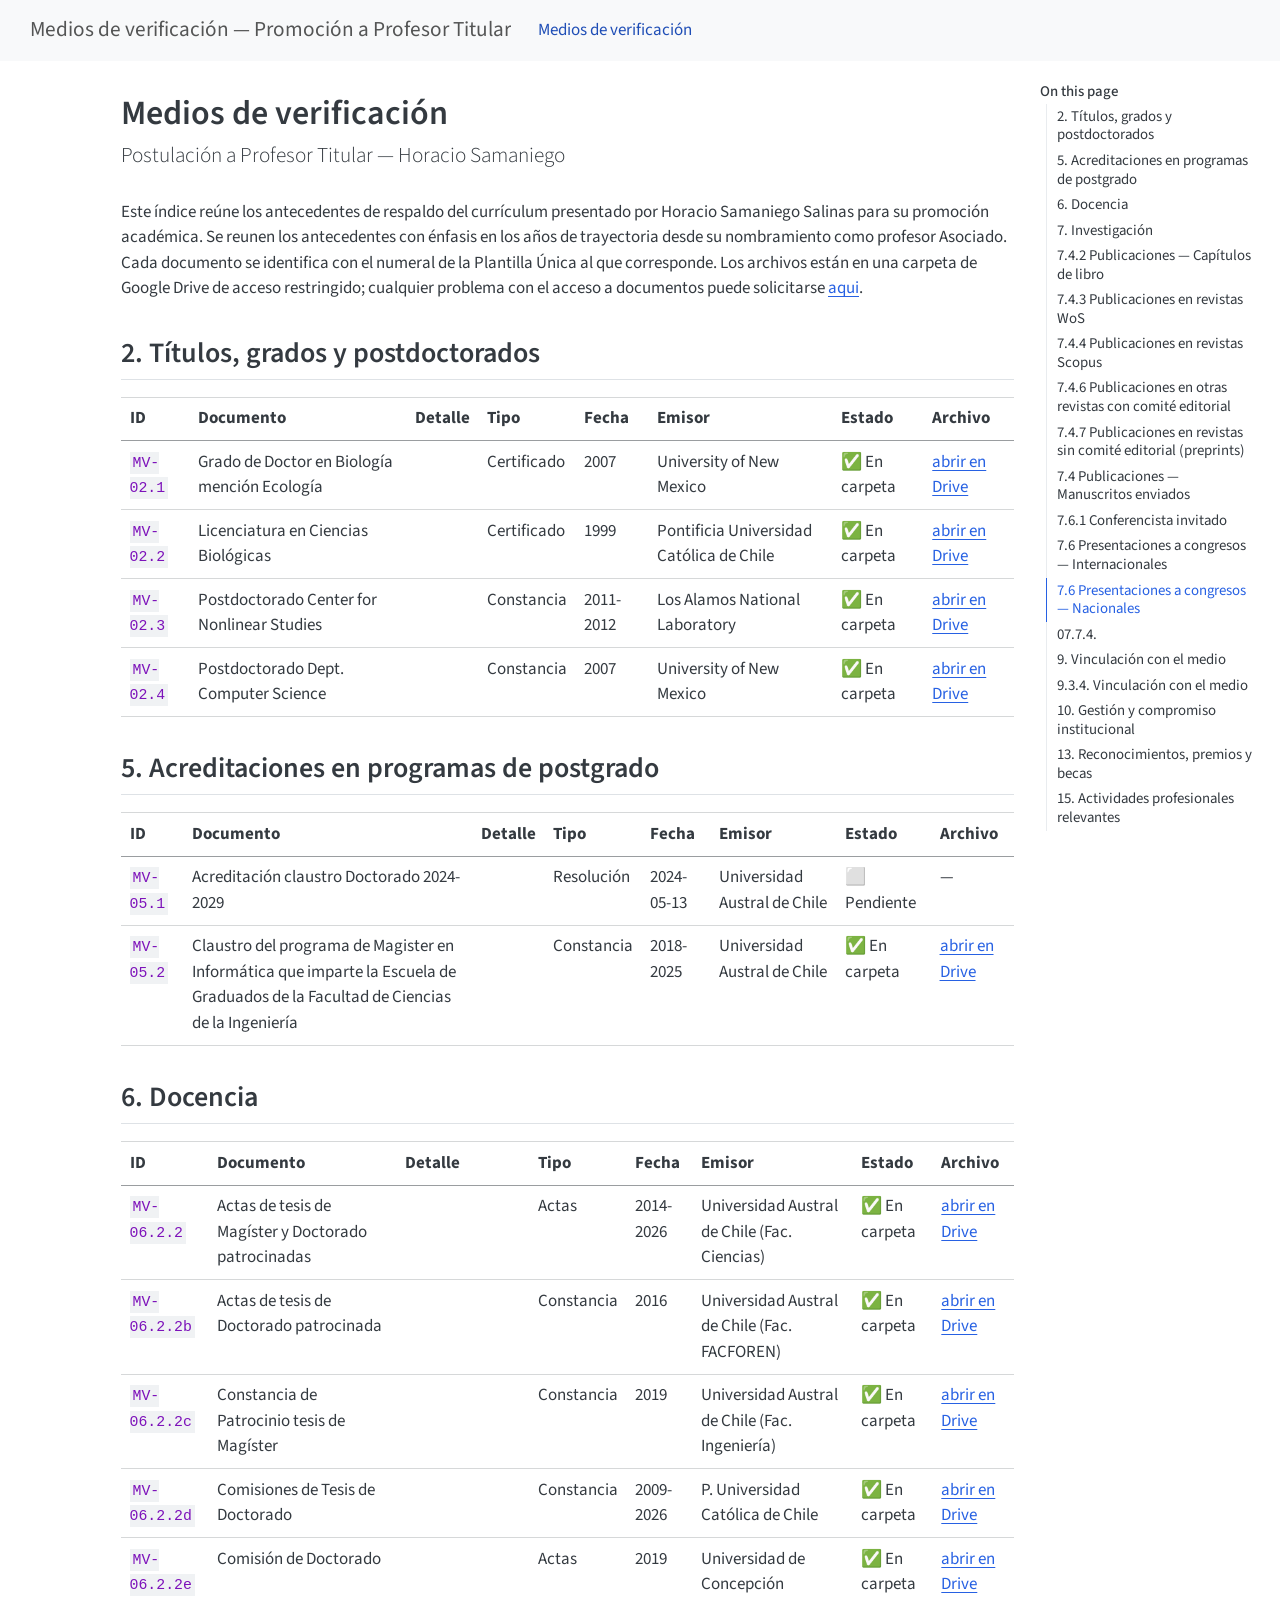
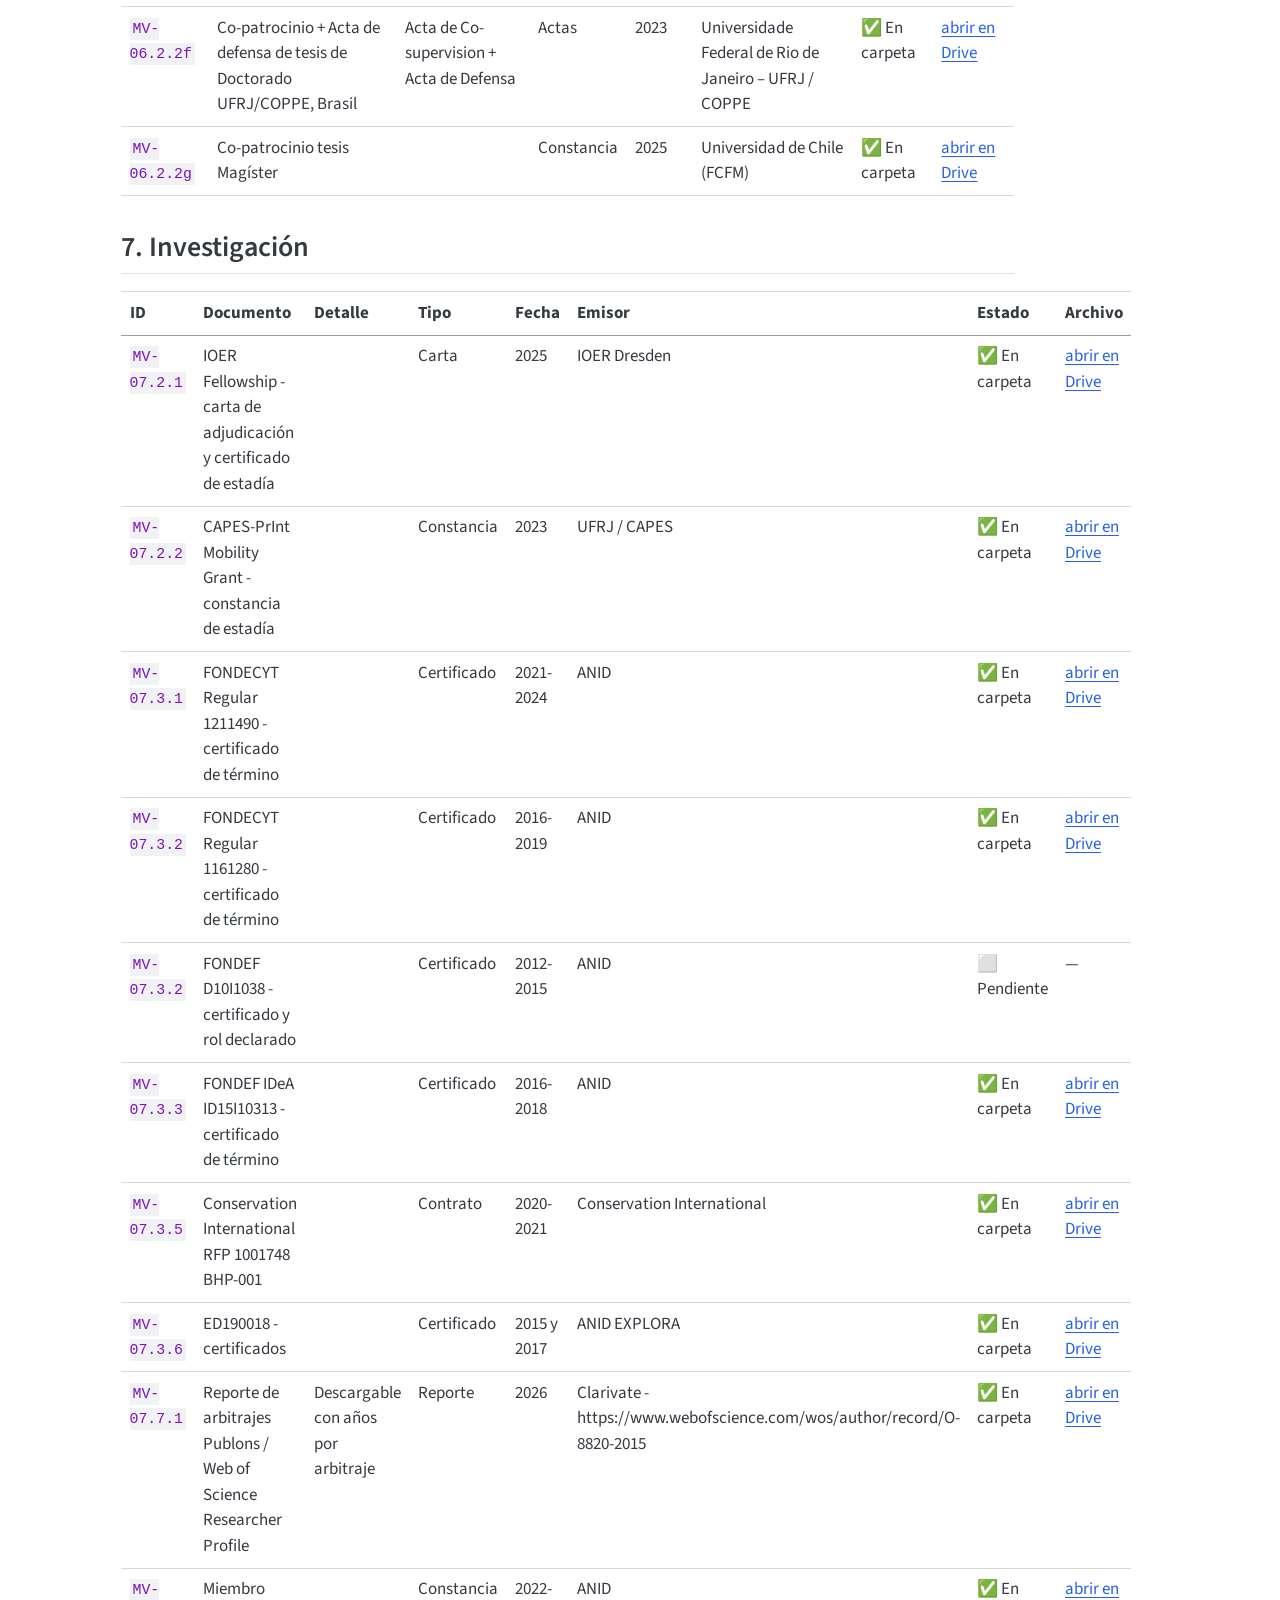
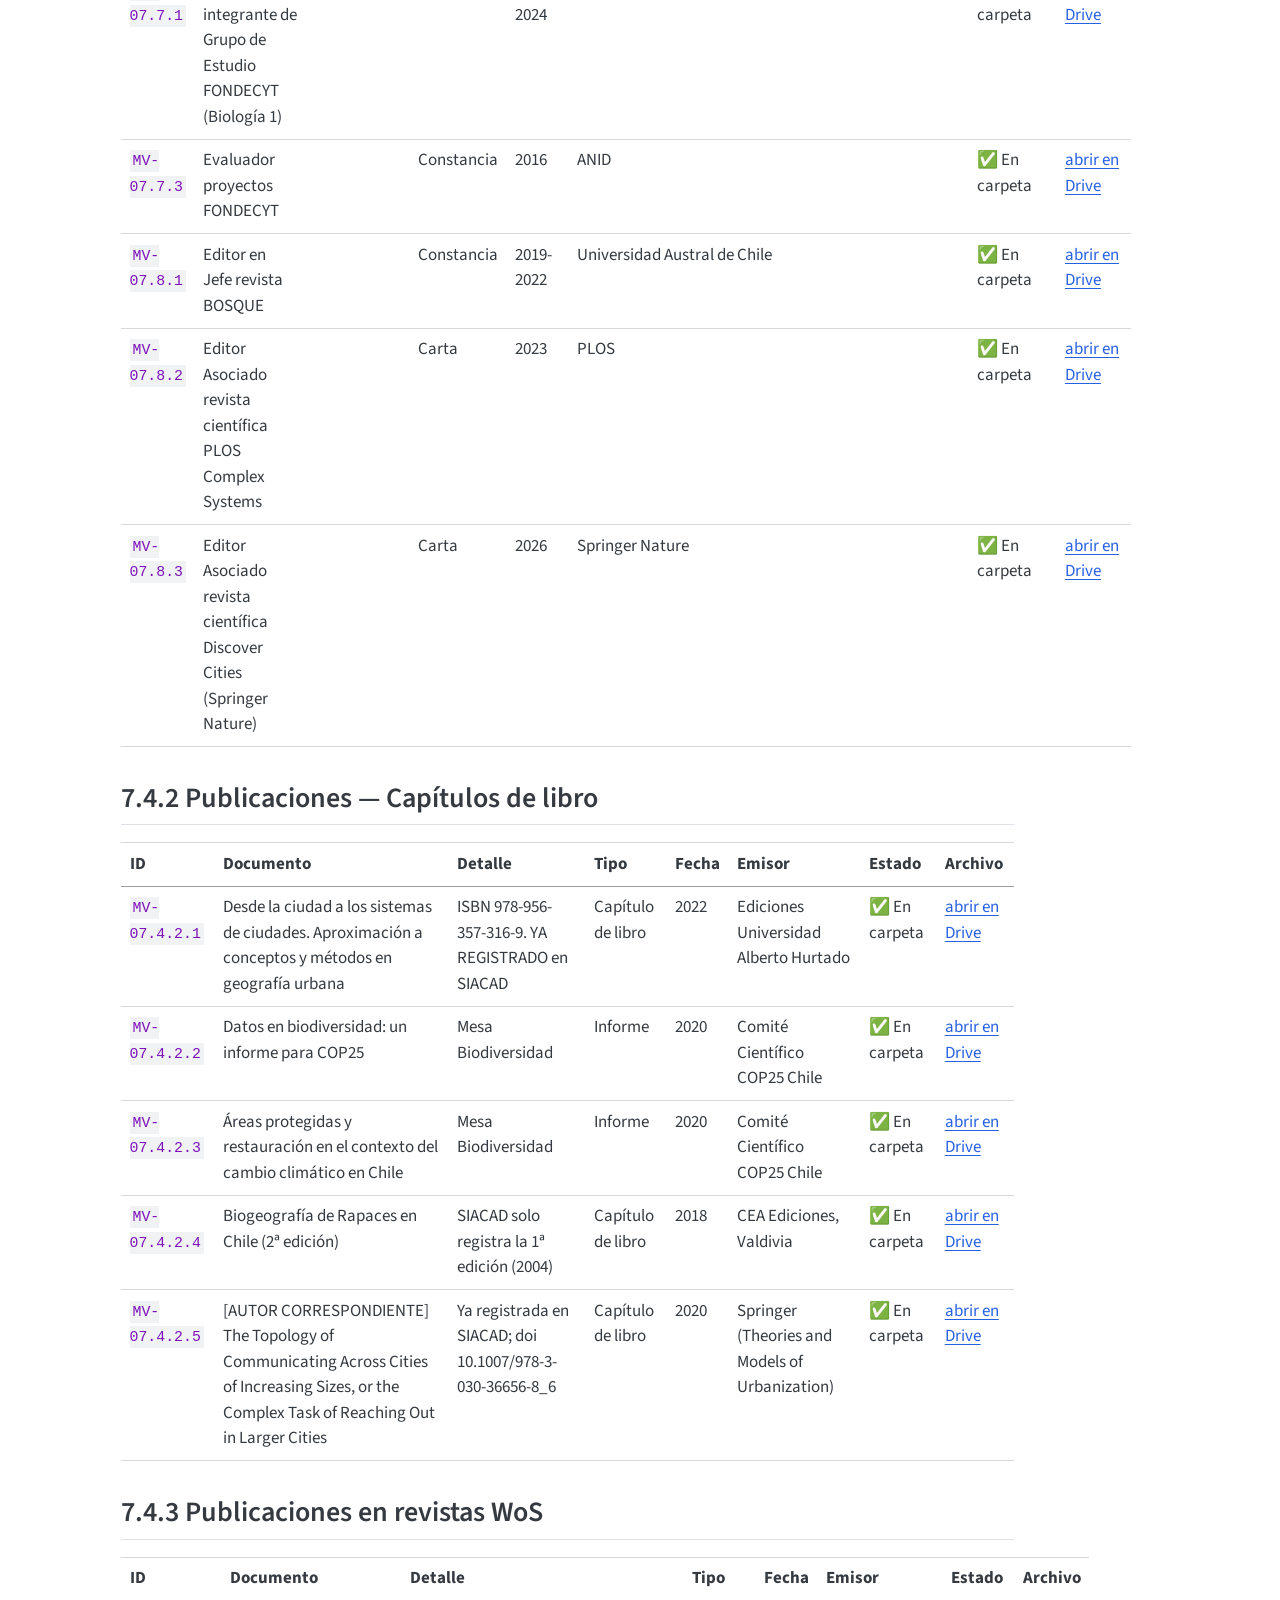
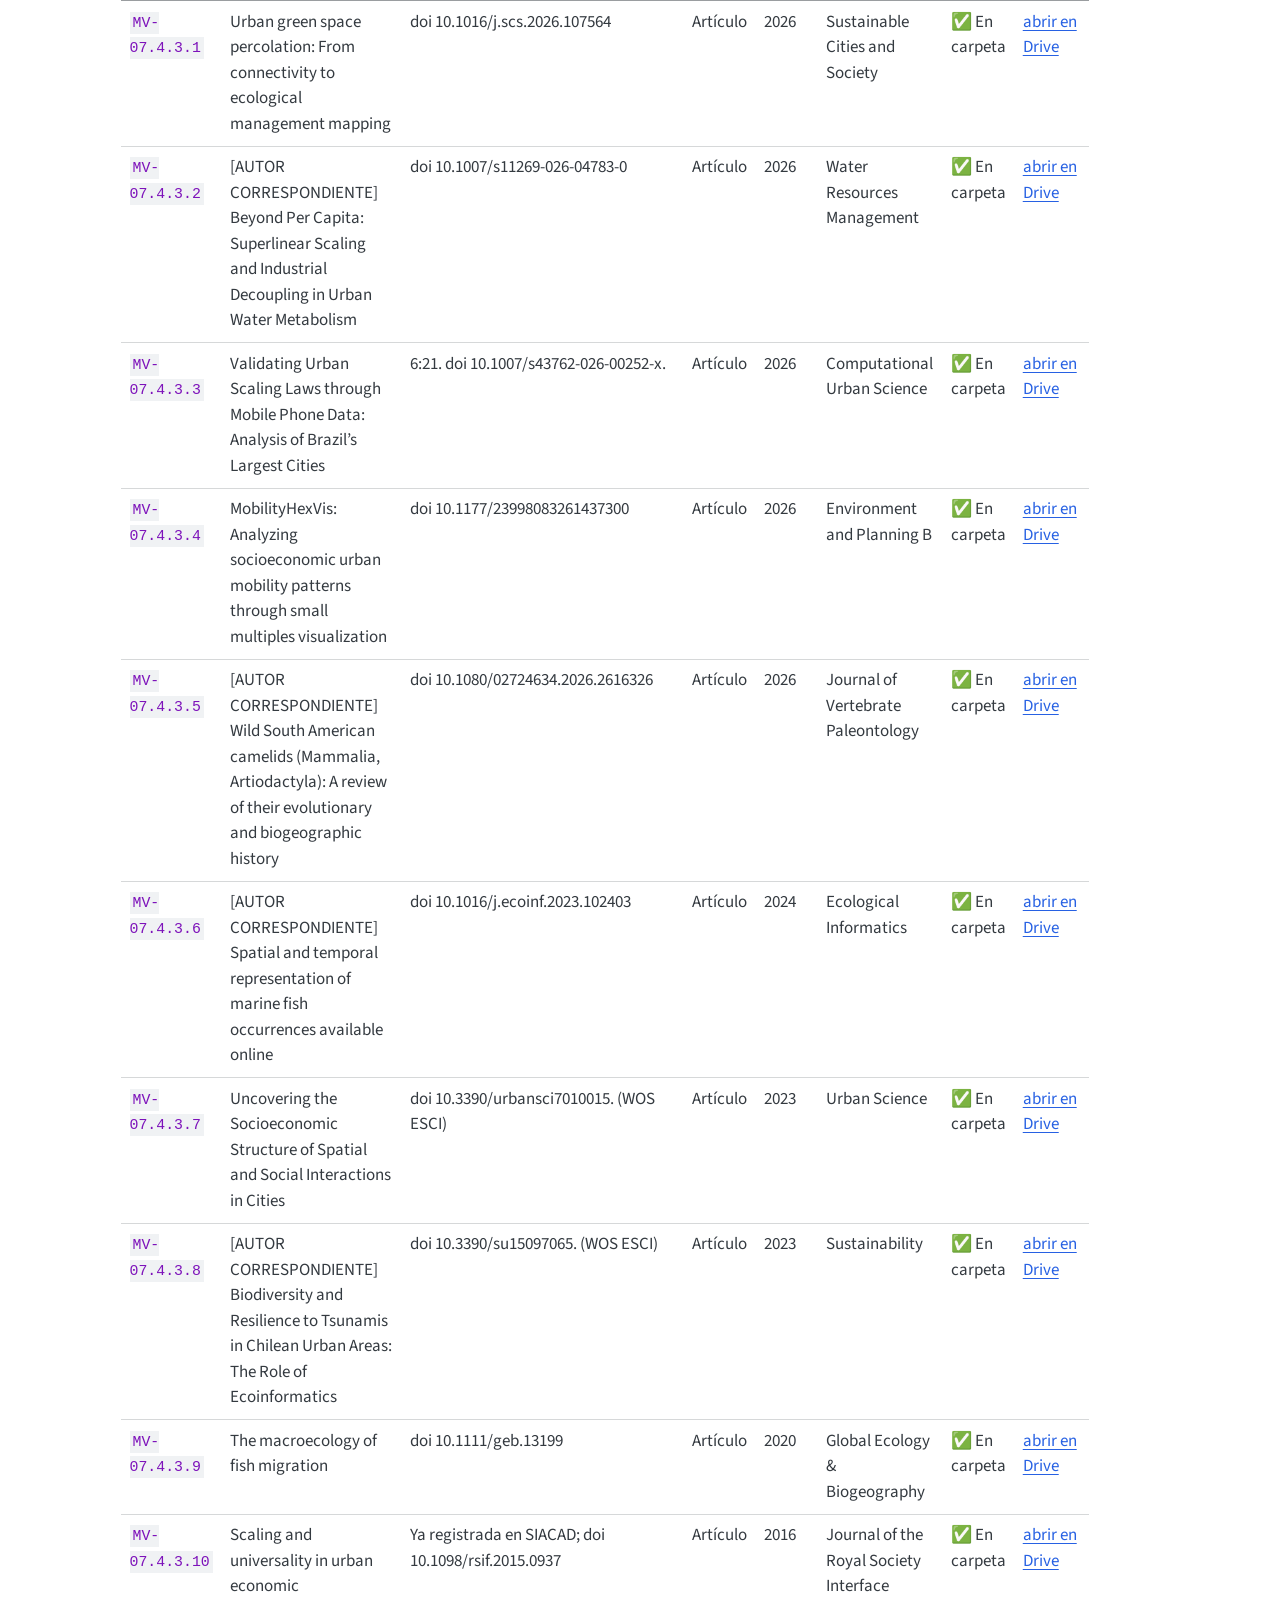
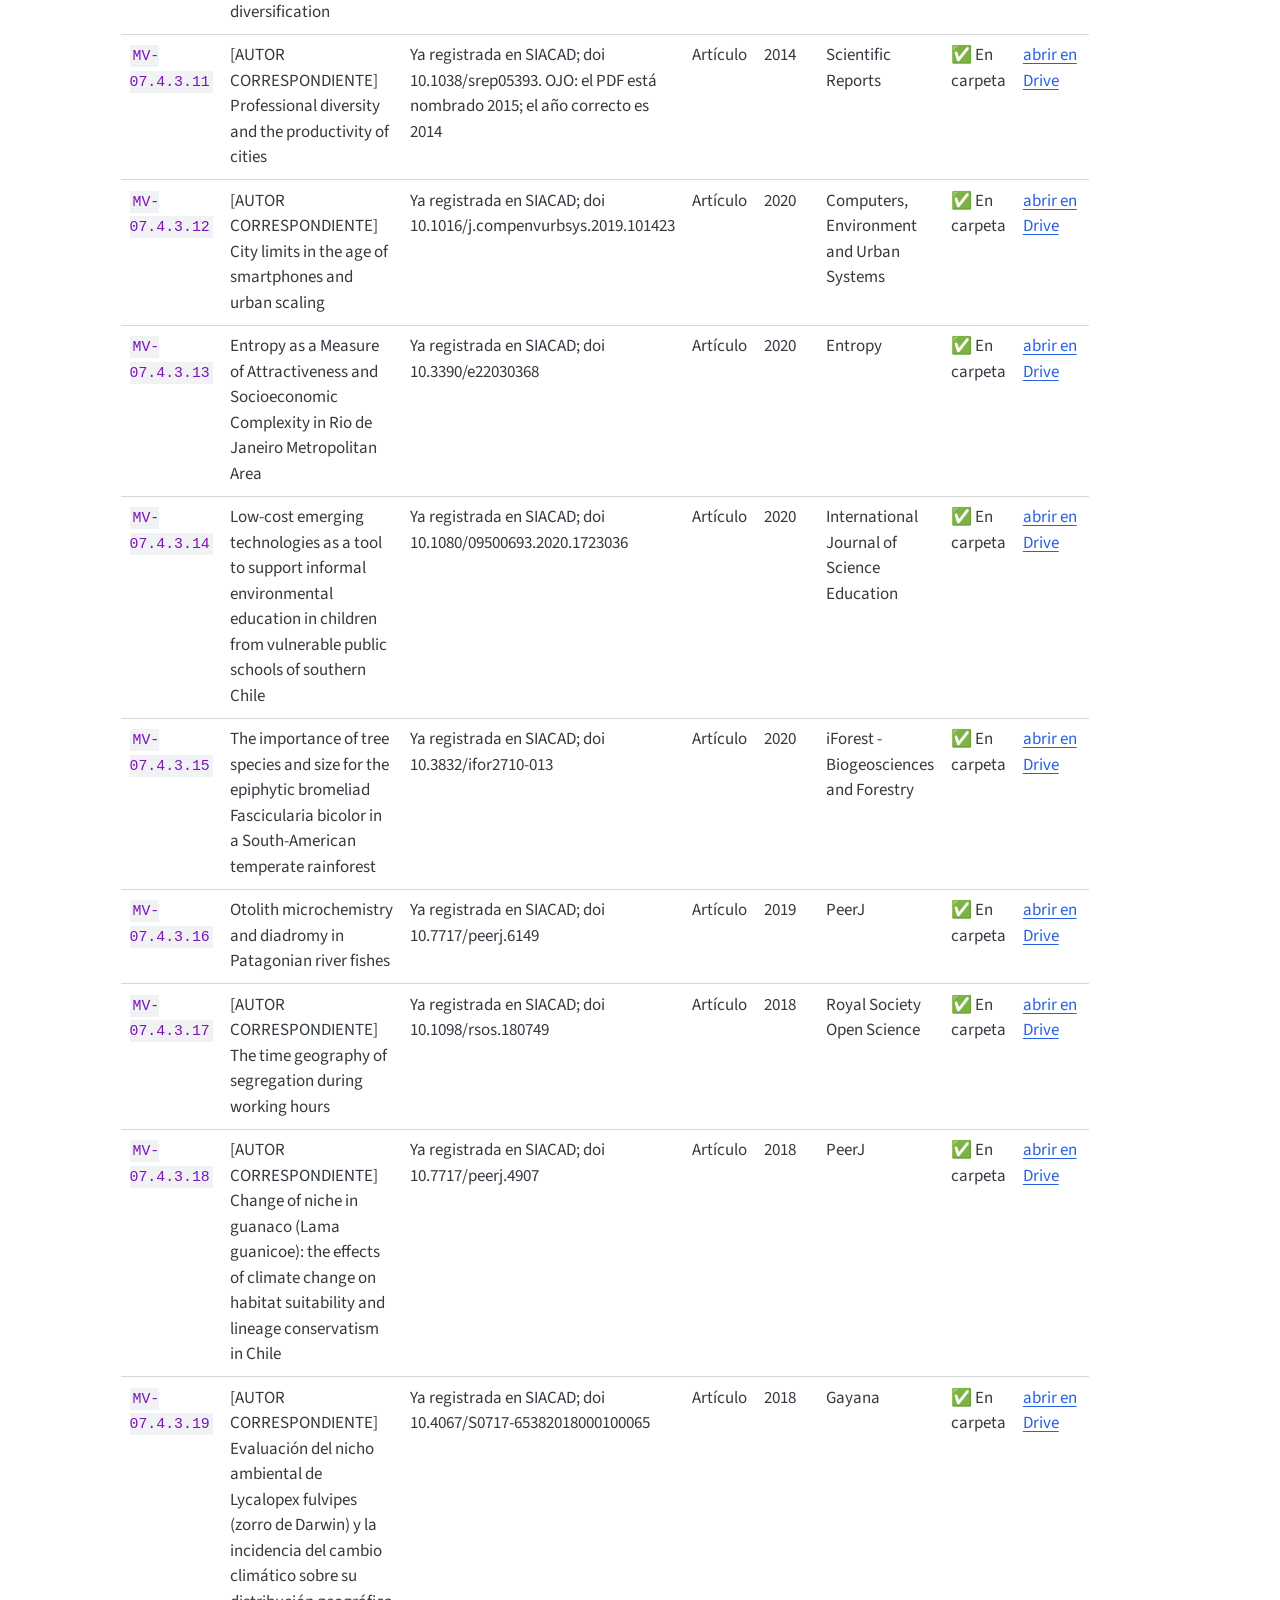
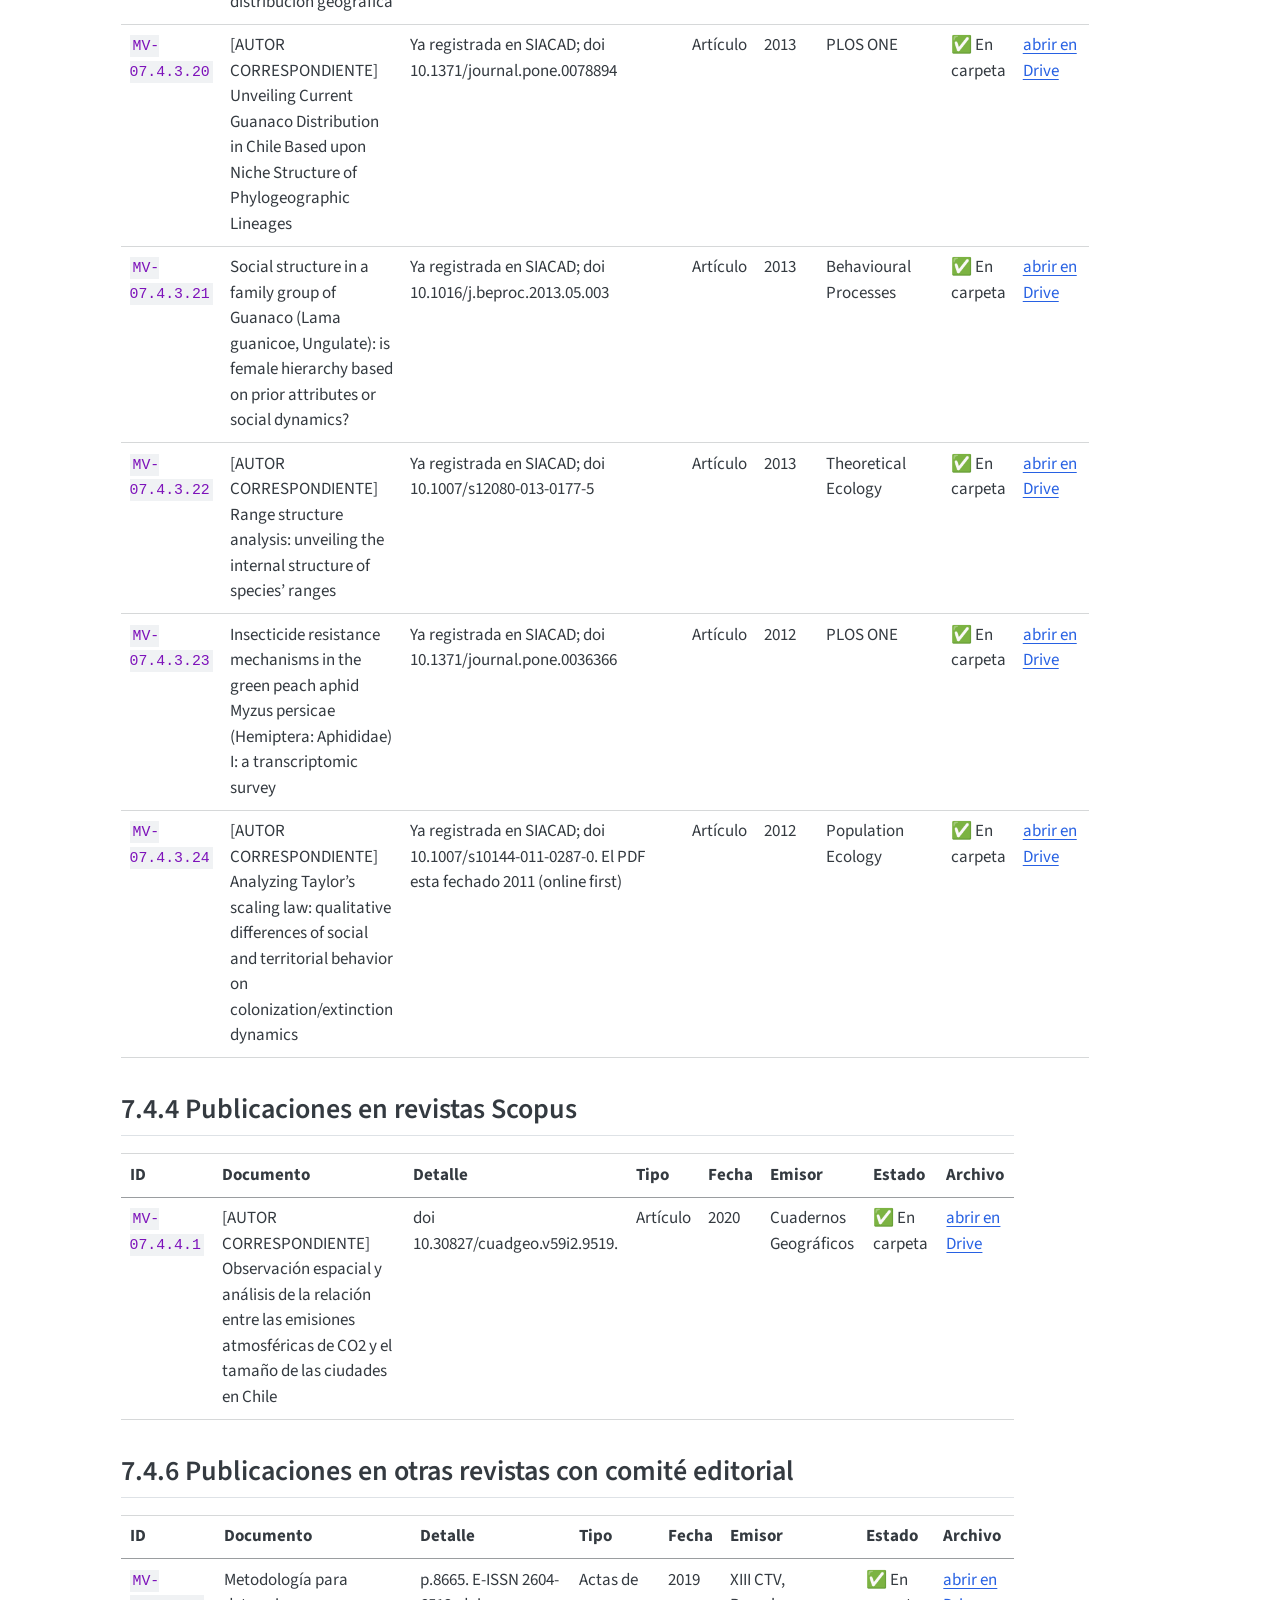
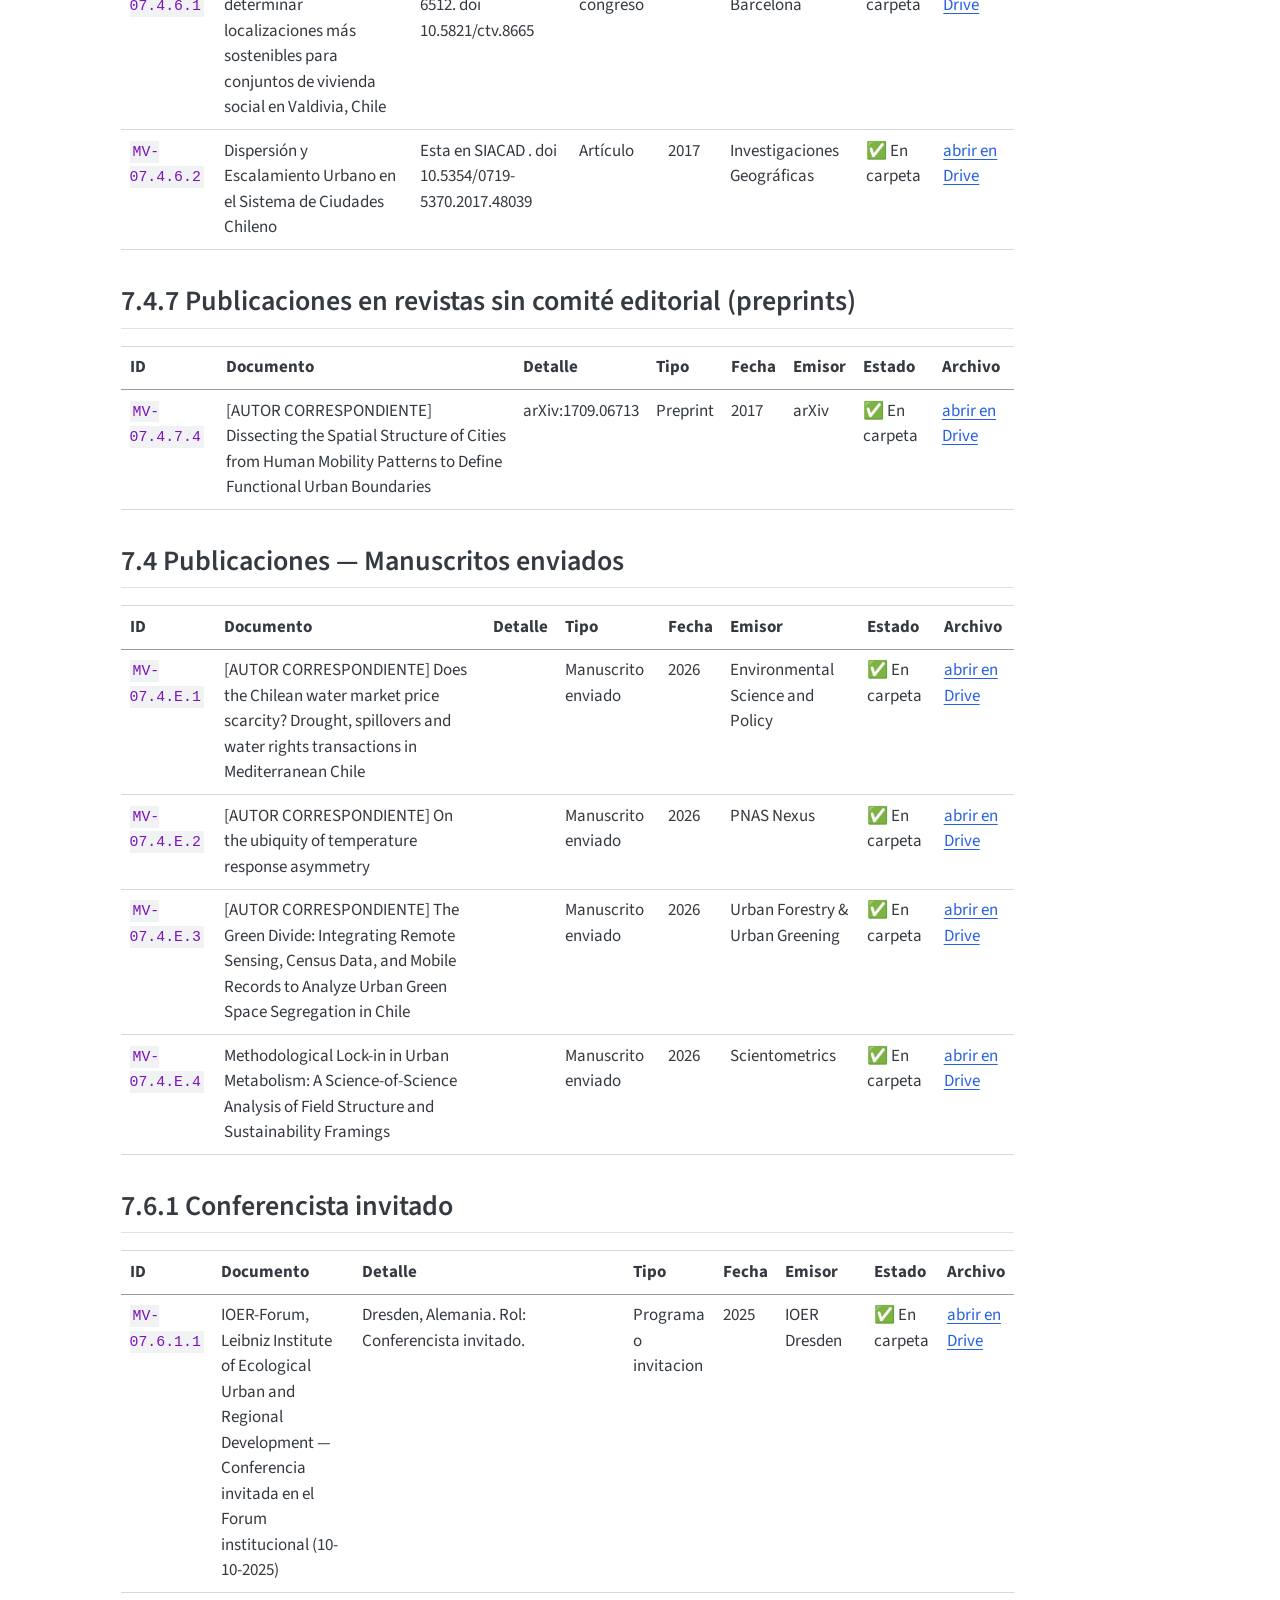
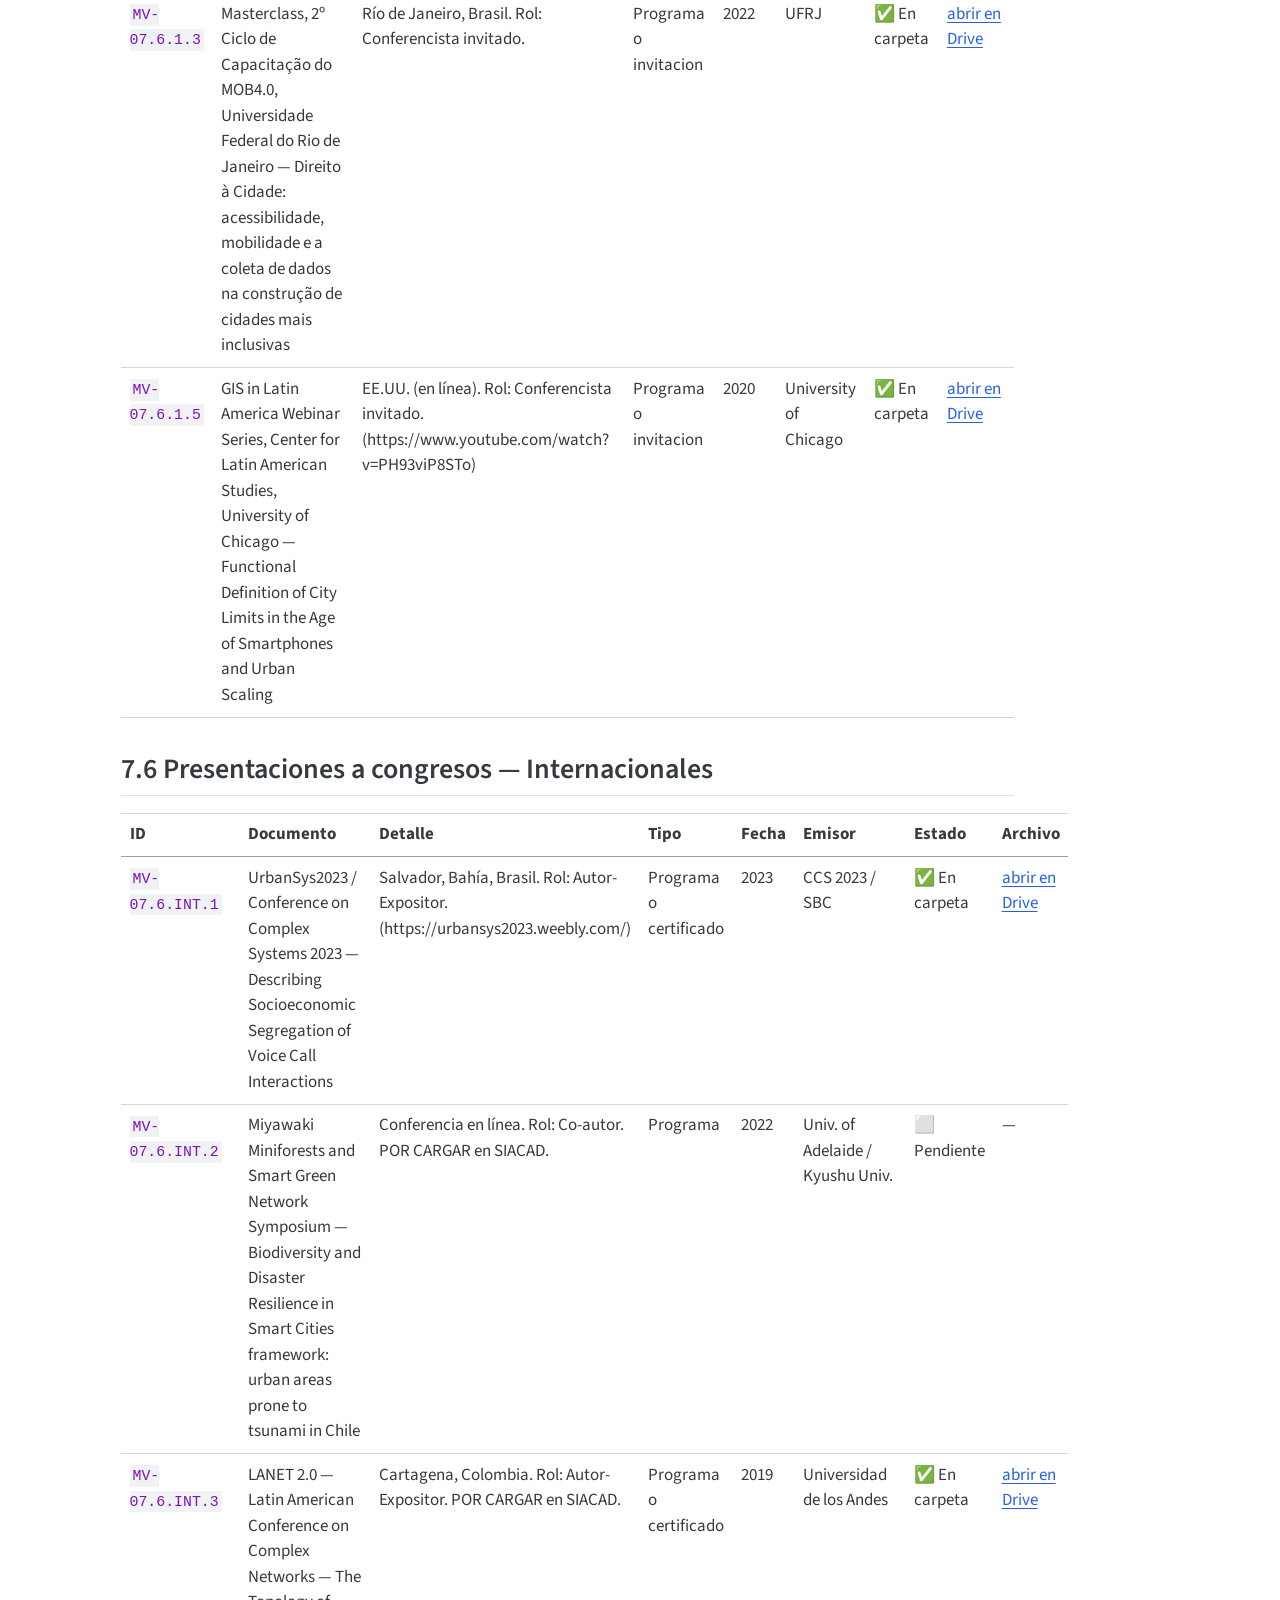
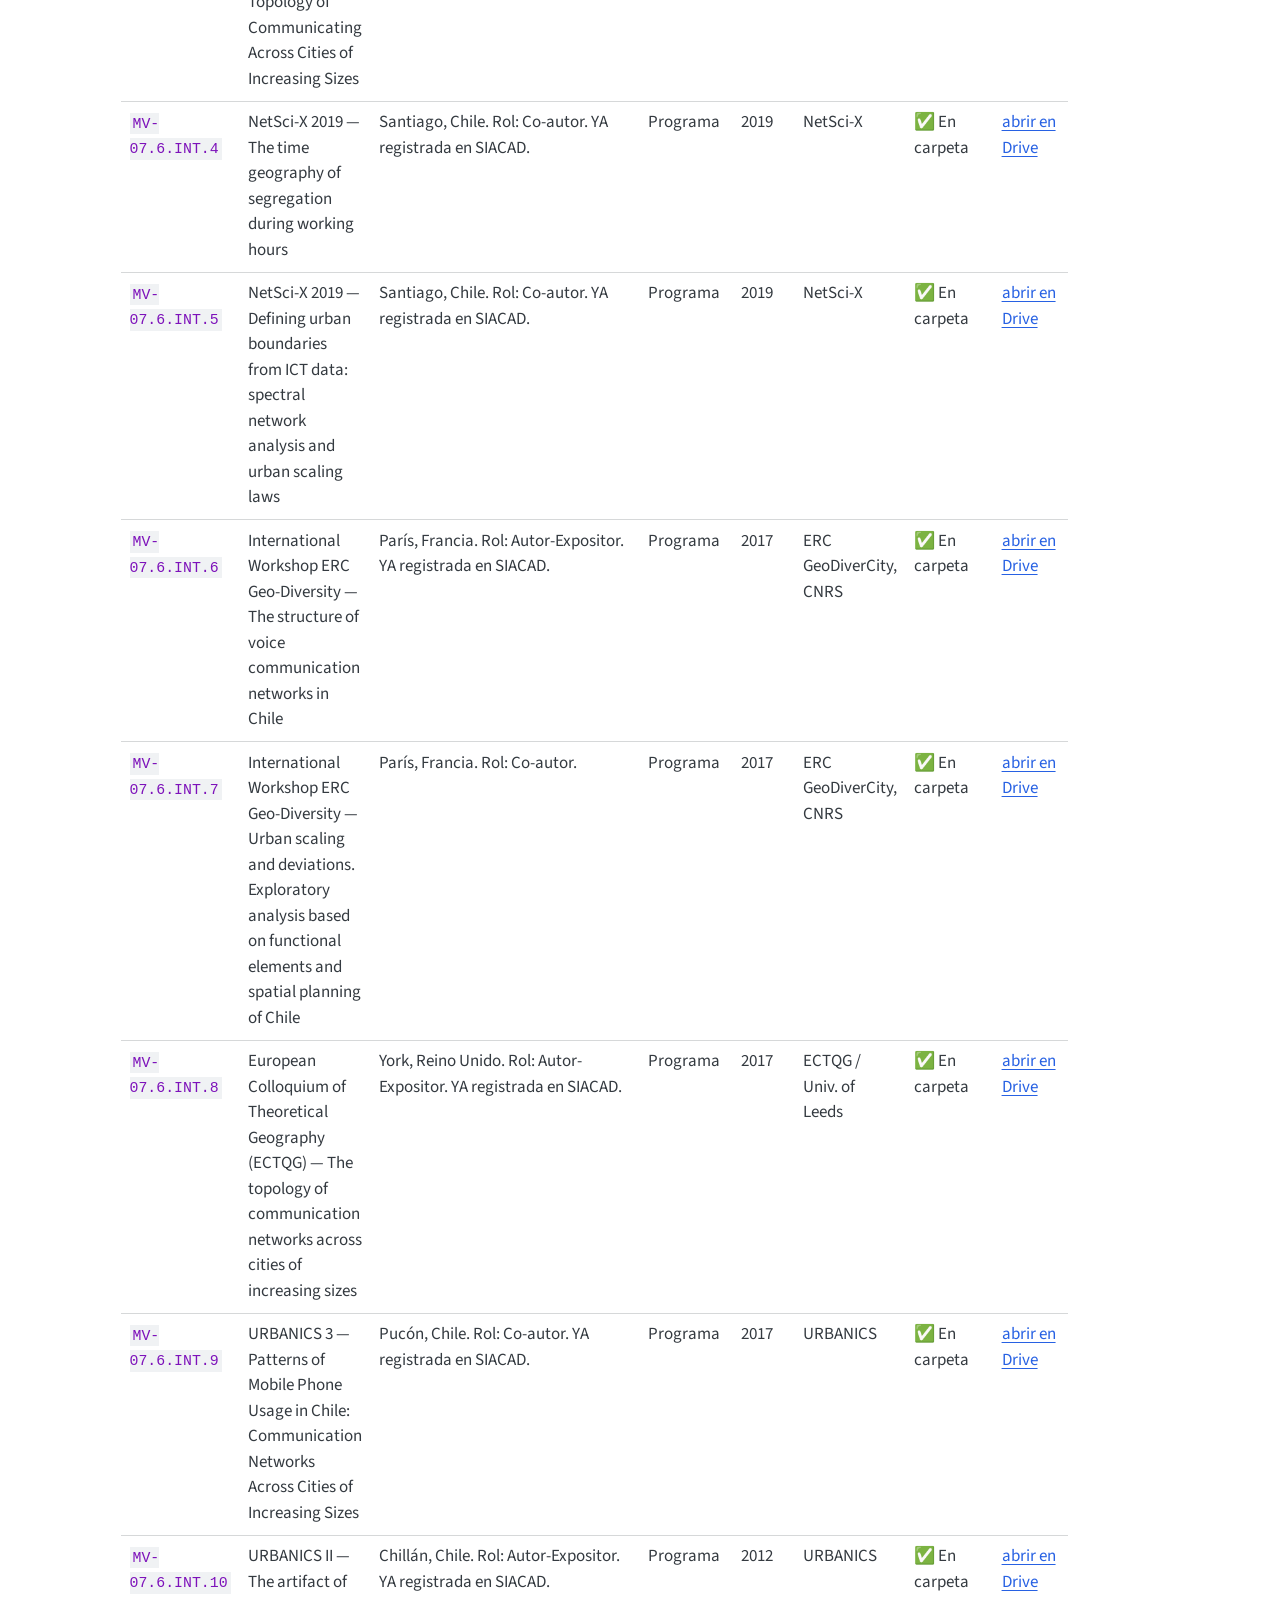
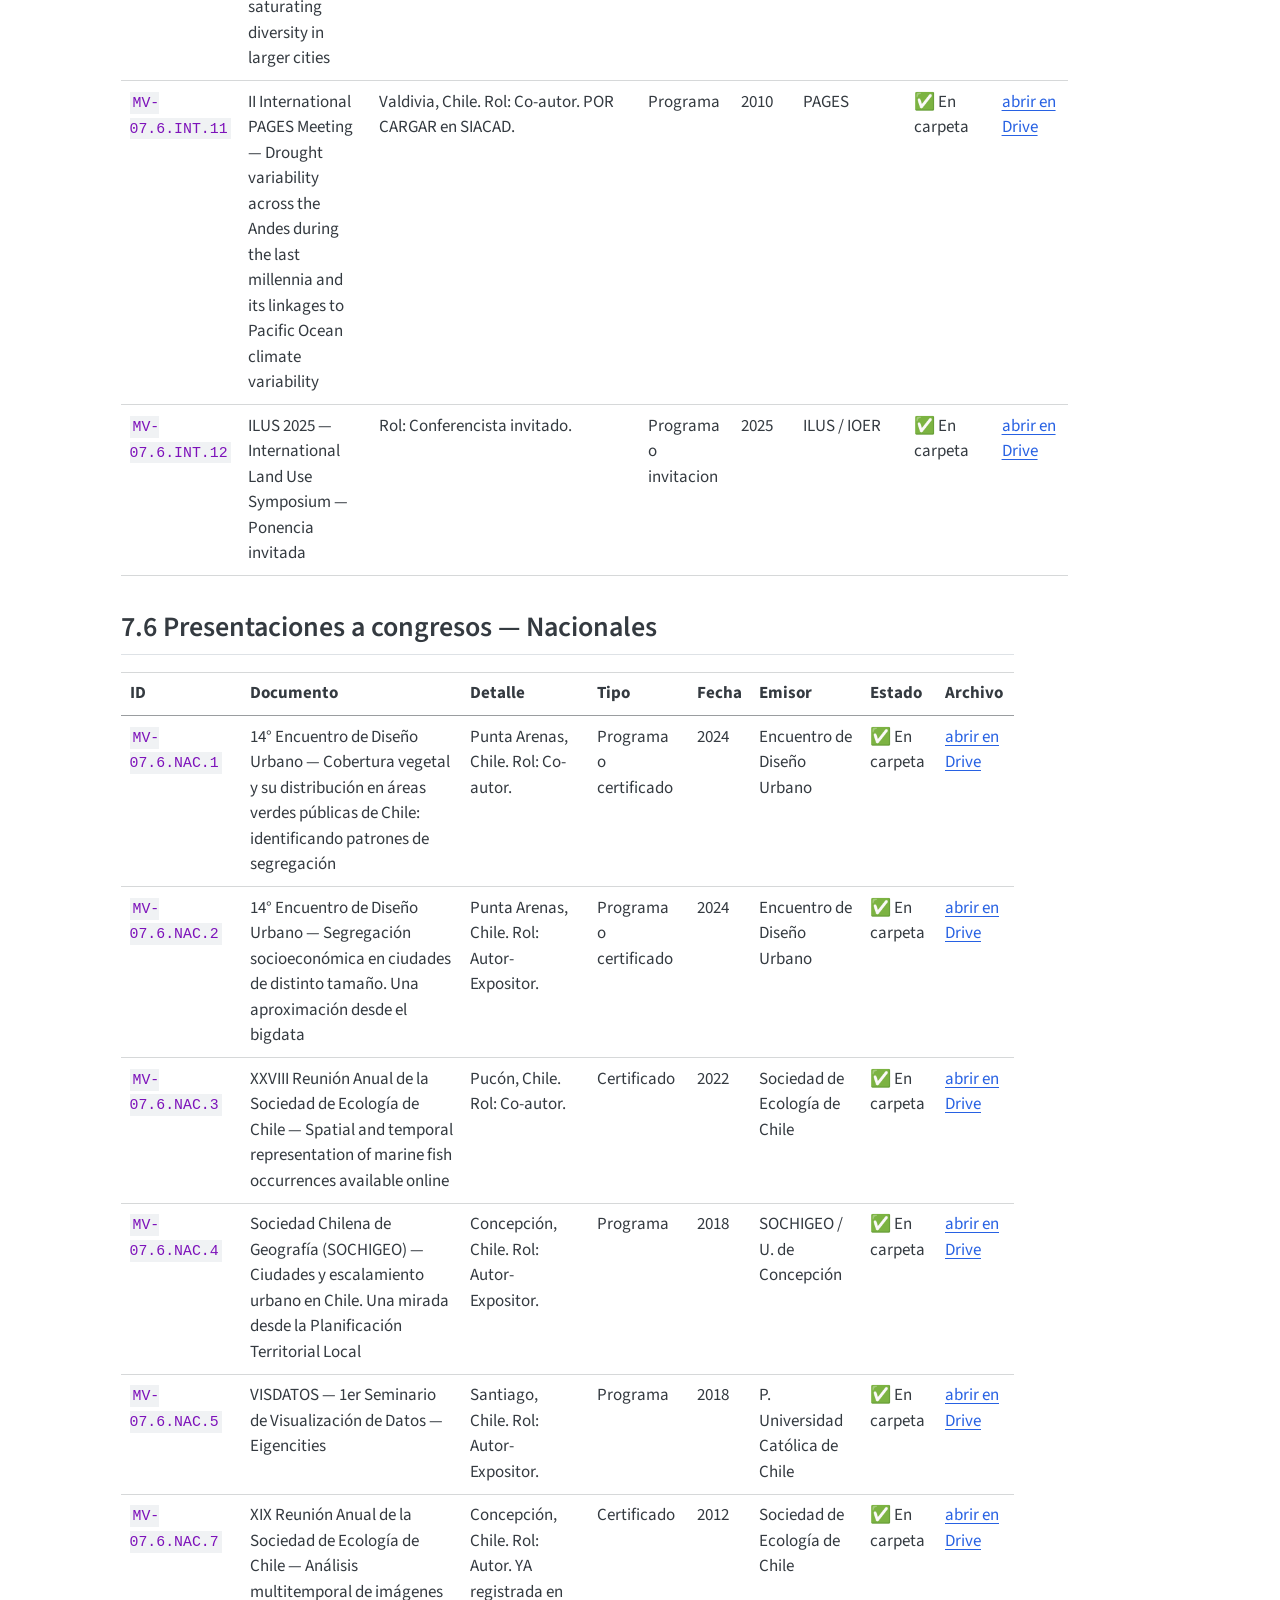
==== docs/index.html @ bb56b8bb "fixed 09 to 9" ====
<!DOCTYPE html>
<html xmlns="http://www.w3.org/1999/xhtml" lang="en" xml:lang="en"><head>

<meta charset="utf-8">
<meta name="generator" content="quarto-1.10.18">

<meta name="viewport" content="width=device-width, initial-scale=1.0, user-scalable=yes">


<title>Medios de verificación – Medios de verificación — Promoción a Profesor Titular</title>
<style>
/* Default styles provided by pandoc.
** See https://pandoc.org/MANUAL.html#variables-for-html for config info.
*/
span.smallcaps{font-variant: small-caps;}
div.columns{display: flex; gap: 1.5em;}
div.column{flex: auto;}
@media screen {
div.columns{gap: min(4vw, 1.5em);}
div.column{overflow-x: auto;}
}
div.hanging-indent{margin-left: 1.5em; text-indent: -1.5em;}
ul.task-list{list-style: none;}
ul.task-list li input[type="checkbox"] {
  width: 0.8em;
  margin: 0 0.8em 0.2em -1em; /* quarto-specific, see https://github.com/quarto-dev/quarto-cli/issues/4556 */ 
  vertical-align: middle;
}
</style>


<script src="site_libs/quarto-nav/quarto-nav.js"></script>
<script src="site_libs/quarto-nav/headroom.min.js"></script>
<script src="site_libs/clipboard/clipboard.min.js"></script>
<script src="site_libs/quarto-search/autocomplete.umd.js"></script>
<script src="site_libs/quarto-search/fuse.min.js"></script>
<script src="site_libs/quarto-search/quarto-search.js"></script>
<meta name="quarto:offset" content="./">
<script src="site_libs/quarto-html/quarto.js" type="module"></script>
<script src="site_libs/quarto-html/tabsets/tabsets.js" type="module"></script>
<script src="site_libs/quarto-html/popper.min.js"></script>
<script src="site_libs/quarto-html/tippy.umd.min.js"></script>
<script src="site_libs/quarto-html/anchor.min.js"></script>
<link href="site_libs/quarto-html/tippy.css" rel="stylesheet">
<link href="site_libs/quarto-html/quarto-syntax-highlighting-64a204ab8560d761af7679ceaba22944.css" rel="stylesheet" id="quarto-text-highlighting-styles">
<script src="site_libs/bootstrap/bootstrap.min.js"></script>
<link href="site_libs/bootstrap/bootstrap-icons.css" rel="stylesheet">
<link href="site_libs/bootstrap/bootstrap-ba3969b84043a3cd9aceb31d320737d4.min.css" rel="stylesheet" append-hash="true" id="quarto-bootstrap" data-mode="light">
<script id="quarto-search-options" type="application/json">{
  "location": "navbar",
  "copy-button": false,
  "collapse-after": 3,
  "panel-placement": "end",
  "type": "overlay",
  "limit": 50,
  "keyboard-shortcut": [
    "f",
    "/",
    "s"
  ],
  "show-item-context": false,
  "language": {
    "search-no-results-text": "No results",
    "search-matching-documents-text": "matching documents",
    "search-copy-link-title": "Copy link to search",
    "search-hide-matches-text": "Hide additional matches",
    "search-more-match-text": "more match in this document",
    "search-more-matches-text": "more matches in this document",
    "search-clear-button-title": "Clear",
    "search-text-placeholder": "",
    "search-detached-cancel-button-title": "Cancel",
    "search-submit-button-title": "Submit",
    "search-label": "Search"
  }
}</script>


</head>

<body class="nav-fixed quarto-light">

<div id="quarto-search-results"></div>
  <header id="quarto-header" class="headroom fixed-top">
    <nav class="navbar navbar-expand-lg " data-bs-theme="dark">
      <div class="navbar-container container-fluid">
      <div class="navbar-brand-container mx-auto">
    <a class="navbar-brand" href="./index.html">
    <span class="navbar-title">Medios de verificación — Promoción a Profesor Titular</span>
    </a>
  </div>
            <div id="quarto-search" class="" title="Search"></div>
          <button class="navbar-toggler" type="button" data-bs-toggle="collapse" data-bs-target="#navbarCollapse" aria-controls="navbarCollapse" role="menu" aria-expanded="false" aria-label="Toggle navigation" onclick="if (window.quartoToggleHeadroom) { window.quartoToggleHeadroom(); }">
  <span class="navbar-toggler-icon"></span>
</button>
          <div class="collapse navbar-collapse" id="navbarCollapse">
            <ul class="navbar-nav navbar-nav-scroll me-auto">
  <li class="nav-item">
    <a class="nav-link active" href="./index.html" aria-current="page"> 
<span class="menu-text">Medios de verificación</span></a>
  </li>  
</ul>
          </div> <!-- /navcollapse -->
            <div class="quarto-navbar-tools">
</div>
      </div> <!-- /container-fluid -->
    </nav>
</header>
<!-- content -->
<div id="quarto-content" class="quarto-container page-columns page-rows-contents page-layout-article page-navbar">
<!-- sidebar -->
<!-- margin-sidebar -->
    <div id="quarto-margin-sidebar" class="sidebar margin-sidebar">
        <nav id="TOC" role="doc-toc" class="toc-active">
    <h2 id="toc-title">On this page</h2>
   
  <ul class="collapse">
  <li><a href="#títulos-grados-y-postdoctorados" id="toc-títulos-grados-y-postdoctorados" class="nav-link active" data-scroll-target="#títulos-grados-y-postdoctorados">2. Títulos, grados y postdoctorados</a></li>
  <li><a href="#acreditaciones-en-programas-de-postgrado" id="toc-acreditaciones-en-programas-de-postgrado" class="nav-link" data-scroll-target="#acreditaciones-en-programas-de-postgrado">5. Acreditaciones en programas de postgrado</a></li>
  <li><a href="#docencia" id="toc-docencia" class="nav-link" data-scroll-target="#docencia">6. Docencia</a></li>
  <li><a href="#investigación" id="toc-investigación" class="nav-link" data-scroll-target="#investigación">7. Investigación</a></li>
  <li><a href="#publicaciones-capítulos-de-libro" id="toc-publicaciones-capítulos-de-libro" class="nav-link" data-scroll-target="#publicaciones-capítulos-de-libro">7.4.2 Publicaciones — Capítulos de libro</a></li>
  <li><a href="#publicaciones-en-revistas-wos" id="toc-publicaciones-en-revistas-wos" class="nav-link" data-scroll-target="#publicaciones-en-revistas-wos">7.4.3 Publicaciones en revistas WoS</a></li>
  <li><a href="#publicaciones-en-revistas-scopus" id="toc-publicaciones-en-revistas-scopus" class="nav-link" data-scroll-target="#publicaciones-en-revistas-scopus">7.4.4 Publicaciones en revistas Scopus</a></li>
  <li><a href="#publicaciones-en-otras-revistas-con-comité-editorial" id="toc-publicaciones-en-otras-revistas-con-comité-editorial" class="nav-link" data-scroll-target="#publicaciones-en-otras-revistas-con-comité-editorial">7.4.6 Publicaciones en otras revistas con comité editorial</a></li>
  <li><a href="#publicaciones-en-revistas-sin-comité-editorial-preprints" id="toc-publicaciones-en-revistas-sin-comité-editorial-preprints" class="nav-link" data-scroll-target="#publicaciones-en-revistas-sin-comité-editorial-preprints">7.4.7 Publicaciones en revistas sin comité editorial (preprints)</a></li>
  <li><a href="#publicaciones-manuscritos-enviados" id="toc-publicaciones-manuscritos-enviados" class="nav-link" data-scroll-target="#publicaciones-manuscritos-enviados">7.4 Publicaciones — Manuscritos enviados</a></li>
  <li><a href="#conferencista-invitado" id="toc-conferencista-invitado" class="nav-link" data-scroll-target="#conferencista-invitado">7.6.1 Conferencista invitado</a></li>
  <li><a href="#presentaciones-a-congresos-internacionales" id="toc-presentaciones-a-congresos-internacionales" class="nav-link" data-scroll-target="#presentaciones-a-congresos-internacionales">7.6 Presentaciones a congresos — Internacionales</a></li>
  <li><a href="#presentaciones-a-congresos-nacionales" id="toc-presentaciones-a-congresos-nacionales" class="nav-link" data-scroll-target="#presentaciones-a-congresos-nacionales">7.6 Presentaciones a congresos — Nacionales</a></li>
  <li><a href="#section" id="toc-section" class="nav-link" data-scroll-target="#section">07.7.4.</a></li>
  <li><a href="#vinculación-con-el-medio" id="toc-vinculación-con-el-medio" class="nav-link" data-scroll-target="#vinculación-con-el-medio">9. Vinculación con el medio</a></li>
  <li><a href="#vinculación-con-el-medio-1" id="toc-vinculación-con-el-medio-1" class="nav-link" data-scroll-target="#vinculación-con-el-medio-1">9.3.4. Vinculación con el medio</a></li>
  <li><a href="#gestión-y-compromiso-institucional" id="toc-gestión-y-compromiso-institucional" class="nav-link" data-scroll-target="#gestión-y-compromiso-institucional">10. Gestión y compromiso institucional</a></li>
  <li><a href="#reconocimientos-premios-y-becas" id="toc-reconocimientos-premios-y-becas" class="nav-link" data-scroll-target="#reconocimientos-premios-y-becas">13. Reconocimientos, premios y becas</a></li>
  <li><a href="#actividades-profesionales-relevantes" id="toc-actividades-profesionales-relevantes" class="nav-link" data-scroll-target="#actividades-profesionales-relevantes">15. Actividades profesionales relevantes</a></li>
  </ul>
</nav>
    </div>
<!-- main -->
<main class="content" id="quarto-document-content">

<header id="title-block-header" class="quarto-title-block default">
<div class="quarto-title">
<h1 class="title">Medios de verificación</h1>
<p class="subtitle lead">Postulación a Profesor Titular — Horacio Samaniego</p>
</div>



<div class="quarto-title-meta">

    
  
    
  </div>
  


</header>


<p>Este índice reúne los antecedentes de respaldo del currículum presentado por Horacio Samaniego Salinas para su promoción académica. Se reunen los antecedentes con énfasis en los años de trayectoria desde su nombramiento como profesor Asociado. Cada documento se identifica con el numeral de la Plantilla Única al que corresponde. Los archivos están en una carpeta de Google Drive de acceso restringido; cualquier problema con el acceso a documentos puede solicitarse <a href="mailto:horaciosamaniego@uach.cl">aqui</a>.</p>
<section id="títulos-grados-y-postdoctorados" class="level2">
<h2 class="anchored" data-anchor-id="títulos-grados-y-postdoctorados">2. Títulos, grados y postdoctorados</h2>
<table class="caption-top table">
<thead>
<tr class="header">
<th>ID</th>
<th>Documento</th>
<th>Detalle</th>
<th>Tipo</th>
<th>Fecha</th>
<th>Emisor</th>
<th>Estado</th>
<th>Archivo</th>
</tr>
</thead>
<tbody>
<tr class="odd">
<td><code>MV-02.1</code></td>
<td>Grado de Doctor en Biología mención Ecología</td>
<td></td>
<td>Certificado</td>
<td>2007</td>
<td>University of New Mexico</td>
<td>✅ En carpeta</td>
<td><a href="https://drive.google.com/file/d/1P9vbRISOwi4EyJaNLCU8jr3JZcWIHnIs/view">abrir en Drive</a></td>
</tr>
<tr class="even">
<td><code>MV-02.2</code></td>
<td>Licenciatura en Ciencias Biológicas</td>
<td></td>
<td>Certificado</td>
<td>1999</td>
<td>Pontificia Universidad Católica de Chile</td>
<td>✅ En carpeta</td>
<td><a href="https://drive.google.com/file/d/17tDLrcJAIHC9gCrTDRFG8IN2ScaU-l9b/view">abrir en Drive</a></td>
</tr>
<tr class="odd">
<td><code>MV-02.3</code></td>
<td>Postdoctorado Center for Nonlinear Studies</td>
<td></td>
<td>Constancia</td>
<td>2011-2012</td>
<td>Los Alamos National Laboratory</td>
<td>✅ En carpeta</td>
<td><a href="https://drive.google.com/file/d/1XR3g1xLM8HJ2juOvz97c539nT3aZlU7p/view">abrir en Drive</a></td>
</tr>
<tr class="even">
<td><code>MV-02.4</code></td>
<td>Postdoctorado Dept. Computer Science</td>
<td></td>
<td>Constancia</td>
<td>2007</td>
<td>University of New Mexico</td>
<td>✅ En carpeta</td>
<td><a href="https://drive.google.com/file/d/1E4vZHwVM1iOi3ctHGpg0DtyofuYZ_IWN/view">abrir en Drive</a></td>
</tr>
</tbody>
</table>
</section>
<section id="acreditaciones-en-programas-de-postgrado" class="level2">
<h2 class="anchored" data-anchor-id="acreditaciones-en-programas-de-postgrado">5. Acreditaciones en programas de postgrado</h2>
<table class="caption-top table">
<thead>
<tr class="header">
<th>ID</th>
<th>Documento</th>
<th>Detalle</th>
<th>Tipo</th>
<th>Fecha</th>
<th>Emisor</th>
<th>Estado</th>
<th>Archivo</th>
</tr>
</thead>
<tbody>
<tr class="odd">
<td><code>MV-05.1</code></td>
<td>Acreditación claustro Doctorado 2024-2029</td>
<td></td>
<td>Resolución</td>
<td>2024-05-13</td>
<td>Universidad Austral de Chile</td>
<td>⬜ Pendiente</td>
<td>—</td>
</tr>
<tr class="even">
<td><code>MV-05.2</code></td>
<td>Claustro del programa de Magister en Informática que imparte la Escuela de Graduados de la Facultad de Ciencias de la Ingeniería</td>
<td></td>
<td>Constancia</td>
<td>2018-2025</td>
<td>Universidad Austral de Chile</td>
<td>✅ En carpeta</td>
<td><a href="https://drive.google.com/file/d/1L5wFXNVbr_E1BM1BqPk3blOfIA1UK9fD/view">abrir en Drive</a></td>
</tr>
</tbody>
</table>
</section>
<section id="docencia" class="level2">
<h2 class="anchored" data-anchor-id="docencia">6. Docencia</h2>
<table class="caption-top table">
<thead>
<tr class="header">
<th>ID</th>
<th>Documento</th>
<th>Detalle</th>
<th>Tipo</th>
<th>Fecha</th>
<th>Emisor</th>
<th>Estado</th>
<th>Archivo</th>
</tr>
</thead>
<tbody>
<tr class="odd">
<td><code>MV-06.2.2</code></td>
<td>Actas de tesis de Magíster y Doctorado patrocinadas</td>
<td></td>
<td>Actas</td>
<td>2014-2026</td>
<td>Universidad Austral de Chile (Fac. Ciencias)</td>
<td>✅ En carpeta</td>
<td><a href="https://drive.google.com/file/d/1-uJZdHH-CYo0cPD6voS06ByfaccXR7R-/view">abrir en Drive</a></td>
</tr>
<tr class="even">
<td><code>MV-06.2.2b</code></td>
<td>Actas de tesis de Doctorado patrocinada</td>
<td></td>
<td>Constancia</td>
<td>2016</td>
<td>Universidad Austral de Chile (Fac. FACFOREN)</td>
<td>✅ En carpeta</td>
<td><a href="https://drive.google.com/file/d/1c39qj_FrI7Aj6Tk_GCjYZOgHOU4e4ztr/view">abrir en Drive</a></td>
</tr>
<tr class="odd">
<td><code>MV-06.2.2c</code></td>
<td>Constancia de Patrocinio tesis de Magíster</td>
<td></td>
<td>Constancia</td>
<td>2019</td>
<td>Universidad Austral de Chile (Fac. Ingeniería)</td>
<td>✅ En carpeta</td>
<td><a href="https://drive.google.com/file/d/1KpnnUmZ7jvbSwXpGFwCo-l6W392trBGq/view">abrir en Drive</a></td>
</tr>
<tr class="even">
<td><code>MV-06.2.2d</code></td>
<td>Comisiones de Tesis de Doctorado</td>
<td></td>
<td>Constancia</td>
<td>2009-2026</td>
<td>P. Universidad Católica de Chile</td>
<td>✅ En carpeta</td>
<td><a href="https://drive.google.com/file/d/19nLJhmr2wO4TDiRQ4k_aUzPdnh9NlzyI/view">abrir en Drive</a></td>
</tr>
<tr class="odd">
<td><code>MV-06.2.2e</code></td>
<td>Comisión de Doctorado</td>
<td></td>
<td>Actas</td>
<td>2019</td>
<td>Universidad de Concepción</td>
<td>✅ En carpeta</td>
<td><a href="https://drive.google.com/file/d/1AbM63LR7m8nbZFR781-1jWIfEdS2xj7g/view">abrir en Drive</a></td>
</tr>
<tr class="even">
<td><code>MV-06.2.2f</code></td>
<td>Co-patrocinio + Acta de defensa de tesis de Doctorado UFRJ/COPPE, Brasil</td>
<td>Acta de Co-supervision + Acta de Defensa</td>
<td>Actas</td>
<td>2023</td>
<td>Universidade Federal de Rio de Janeiro – UFRJ / COPPE</td>
<td>✅ En carpeta</td>
<td><a href="https://drive.google.com/file/d/1XyZ8vuogSUdtj6ll_2vEnKdEiXHgG1h3/view">abrir en Drive</a></td>
</tr>
<tr class="odd">
<td><code>MV-06.2.2g</code></td>
<td>Co-patrocinio tesis Magíster</td>
<td></td>
<td>Constancia</td>
<td>2025</td>
<td>Universidad de Chile (FCFM)</td>
<td>✅ En carpeta</td>
<td><a href="https://drive.google.com/file/d/17o-LzTVpkyg_ZjGiuJ_X0T7SatH1tZJ8/view">abrir en Drive</a></td>
</tr>
</tbody>
</table>
</section>
<section id="investigación" class="level2">
<h2 class="anchored" data-anchor-id="investigación">7. Investigación</h2>
<table class="caption-top table">
<thead>
<tr class="header">
<th>ID</th>
<th>Documento</th>
<th>Detalle</th>
<th>Tipo</th>
<th>Fecha</th>
<th>Emisor</th>
<th>Estado</th>
<th>Archivo</th>
</tr>
</thead>
<tbody>
<tr class="odd">
<td><code>MV-07.2.1</code></td>
<td>IOER Fellowship - carta de adjudicación y certificado de estadía</td>
<td></td>
<td>Carta</td>
<td>2025</td>
<td>IOER Dresden</td>
<td>✅ En carpeta</td>
<td><a href="https://drive.google.com/file/d/1RA1DY10KIztn22mSkyE2OtKDA_Gvj_Xb/view">abrir en Drive</a></td>
</tr>
<tr class="even">
<td><code>MV-07.2.2</code></td>
<td>CAPES-PrInt Mobility Grant - constancia de estadía</td>
<td></td>
<td>Constancia</td>
<td>2023</td>
<td>UFRJ / CAPES</td>
<td>✅ En carpeta</td>
<td><a href="https://drive.google.com/file/d/11WvxO6WOCYsRtICk2tAq11GxJ39WgPhv/view">abrir en Drive</a></td>
</tr>
<tr class="odd">
<td><code>MV-07.3.1</code></td>
<td>FONDECYT Regular 1211490 - certificado de término</td>
<td></td>
<td>Certificado</td>
<td>2021-2024</td>
<td>ANID</td>
<td>✅ En carpeta</td>
<td><a href="https://drive.google.com/file/d/1zmRnnzRd6uxOunE7xcC47JgqyzpJ70yK/view">abrir en Drive</a></td>
</tr>
<tr class="even">
<td><code>MV-07.3.2</code></td>
<td>FONDECYT Regular 1161280 - certificado de término</td>
<td></td>
<td>Certificado</td>
<td>2016-2019</td>
<td>ANID</td>
<td>✅ En carpeta</td>
<td><a href="https://drive.google.com/file/d/1gBqA3M6VBClZIELA7mBAOlzPkK2-9xe4/view">abrir en Drive</a></td>
</tr>
<tr class="odd">
<td><code>MV-07.3.2</code></td>
<td>FONDEF D10I1038 - certificado y rol declarado</td>
<td></td>
<td>Certificado</td>
<td>2012-2015</td>
<td>ANID</td>
<td>⬜ Pendiente</td>
<td>—</td>
</tr>
<tr class="even">
<td><code>MV-07.3.3</code></td>
<td>FONDEF IDeA ID15I10313 - certificado de término</td>
<td></td>
<td>Certificado</td>
<td>2016-2018</td>
<td>ANID</td>
<td>✅ En carpeta</td>
<td><a href="https://drive.google.com/file/d/1KkKI1PkvFtGy9chPLi1I7iJmDxHi5kHf/view">abrir en Drive</a></td>
</tr>
<tr class="odd">
<td><code>MV-07.3.5</code></td>
<td>Conservation International RFP 1001748 BHP-001</td>
<td></td>
<td>Contrato</td>
<td>2020-2021</td>
<td>Conservation International</td>
<td>✅ En carpeta</td>
<td><a href="https://drive.google.com/file/d/114kT5xSMfwOUtujBX2qaLTPiLnhw-ruy/view">abrir en Drive</a></td>
</tr>
<tr class="even">
<td><code>MV-07.3.6</code></td>
<td>ED190018 - certificados</td>
<td></td>
<td>Certificado</td>
<td>2015 y 2017</td>
<td>ANID EXPLORA</td>
<td>✅ En carpeta</td>
<td><a href="https://drive.google.com/file/d/1oRGyIAoGT_VkRELnYZMl6wvyN8i_5XNl/view">abrir en Drive</a></td>
</tr>
<tr class="odd">
<td><code>MV-07.7.1</code></td>
<td>Reporte de arbitrajes Publons / Web of Science Researcher Profile</td>
<td>Descargable con años por arbitraje</td>
<td>Reporte</td>
<td>2026</td>
<td>Clarivate - https://www.webofscience.com/wos/author/record/O-8820-2015</td>
<td>✅ En carpeta</td>
<td><a href="https://drive.google.com/file/d/1CiyqNlozaEmxRPfMQHU6jfzLhqugjUao/view">abrir en Drive</a></td>
</tr>
<tr class="even">
<td><code>MV-07.7.1</code></td>
<td>Miembro integrante de Grupo de Estudio FONDECYT (Biología 1)</td>
<td></td>
<td>Constancia</td>
<td>2022-2024</td>
<td>ANID</td>
<td>✅ En carpeta</td>
<td><a href="https://drive.google.com/file/d/1aAdi6fjhUsz1HPSVAhbqp465ST2EYdCQ/view">abrir en Drive</a></td>
</tr>
<tr class="odd">
<td><code>MV-07.7.3</code></td>
<td>Evaluador proyectos FONDECYT</td>
<td></td>
<td>Constancia</td>
<td>2016</td>
<td>ANID</td>
<td>✅ En carpeta</td>
<td><a href="https://drive.google.com/file/d/1vrJEUNNZewCGlUjnm7O6YNGJRIN30nIB/view">abrir en Drive</a></td>
</tr>
<tr class="even">
<td><code>MV-07.8.1</code></td>
<td>Editor en Jefe revista BOSQUE</td>
<td></td>
<td>Constancia</td>
<td>2019-2022</td>
<td>Universidad Austral de Chile</td>
<td>✅ En carpeta</td>
<td><a href="https://drive.google.com/file/d/1AOOppbCxrJQrz4opQMrYGB8LewksqqWc/view">abrir en Drive</a></td>
</tr>
<tr class="odd">
<td><code>MV-07.8.2</code></td>
<td>Editor Asociado revista científica PLOS Complex Systems</td>
<td></td>
<td>Carta</td>
<td>2023</td>
<td>PLOS</td>
<td>✅ En carpeta</td>
<td><a href="https://drive.google.com/file/d/1a32sdpcXklDAYmM6DdojFHjKQrA7WiAk/view">abrir en Drive</a></td>
</tr>
<tr class="even">
<td><code>MV-07.8.3</code></td>
<td>Editor Asociado revista científica Discover Cities (Springer Nature)</td>
<td></td>
<td>Carta</td>
<td>2026</td>
<td>Springer Nature</td>
<td>✅ En carpeta</td>
<td><a href="https://drive.google.com/file/d/1IXnTlzmThRWIHjfgjwONrl0MtpJoDU2J/view">abrir en Drive</a></td>
</tr>
</tbody>
</table>
</section>
<section id="publicaciones-capítulos-de-libro" class="level2">
<h2 class="anchored" data-anchor-id="publicaciones-capítulos-de-libro">7.4.2 Publicaciones — Capítulos de libro</h2>
<table class="caption-top table">
<thead>
<tr class="header">
<th>ID</th>
<th>Documento</th>
<th>Detalle</th>
<th>Tipo</th>
<th>Fecha</th>
<th>Emisor</th>
<th>Estado</th>
<th>Archivo</th>
</tr>
</thead>
<tbody>
<tr class="odd">
<td><code>MV-07.4.2.1</code></td>
<td>Desde la ciudad a los sistemas de ciudades. Aproximación a conceptos y métodos en geografía urbana</td>
<td>ISBN 978-956-357-316-9. YA REGISTRADO en SIACAD</td>
<td>Capítulo de libro</td>
<td>2022</td>
<td>Ediciones Universidad Alberto Hurtado</td>
<td>✅ En carpeta</td>
<td><a href="https://drive.google.com/file/d/17wgnBzmDXpWKwYeyUbwl-UPVi7gUXr3_/view">abrir en Drive</a></td>
</tr>
<tr class="even">
<td><code>MV-07.4.2.2</code></td>
<td>Datos en biodiversidad: un informe para COP25</td>
<td>Mesa Biodiversidad</td>
<td>Informe</td>
<td>2020</td>
<td>Comité Científico COP25 Chile</td>
<td>✅ En carpeta</td>
<td><a href="https://drive.google.com/file/d/1rZ-e_MPlTx2eoIIel8pFfn3WPEWuP50N/view">abrir en Drive</a></td>
</tr>
<tr class="odd">
<td><code>MV-07.4.2.3</code></td>
<td>Áreas protegidas y restauración en el contexto del cambio climático en Chile</td>
<td>Mesa Biodiversidad</td>
<td>Informe</td>
<td>2020</td>
<td>Comité Científico COP25 Chile</td>
<td>✅ En carpeta</td>
<td><a href="https://drive.google.com/file/d/1vmLJ9UMyGMvpWYxyFITRoGGaYY0bJLG5/view">abrir en Drive</a></td>
</tr>
<tr class="even">
<td><code>MV-07.4.2.4</code></td>
<td>Biogeografía de Rapaces en Chile (2ª edición)</td>
<td>SIACAD solo registra la 1ª edición (2004)</td>
<td>Capítulo de libro</td>
<td>2018</td>
<td>CEA Ediciones, Valdivia</td>
<td>✅ En carpeta</td>
<td><a href="https://drive.google.com/file/d/1P7Mkic0-WWC1Z7Yxn2aUToXlt0N9L7xy/view">abrir en Drive</a></td>
</tr>
<tr class="odd">
<td><code>MV-07.4.2.5</code></td>
<td>[AUTOR CORRESPONDIENTE] The Topology of Communicating Across Cities of Increasing Sizes, or the Complex Task of Reaching Out in Larger Cities</td>
<td>Ya registrada en SIACAD; doi 10.1007/978-3-030-36656-8_6</td>
<td>Capítulo de libro</td>
<td>2020</td>
<td>Springer (Theories and Models of Urbanization)</td>
<td>✅ En carpeta</td>
<td><a href="https://drive.google.com/file/d/1RtUVfLjf0njLp73KATHFsypwwinyNBgI/view">abrir en Drive</a></td>
</tr>
</tbody>
</table>
</section>
<section id="publicaciones-en-revistas-wos" class="level2">
<h2 class="anchored" data-anchor-id="publicaciones-en-revistas-wos">7.4.3 Publicaciones en revistas WoS</h2>
<table class="caption-top table">
<thead>
<tr class="header">
<th>ID</th>
<th>Documento</th>
<th>Detalle</th>
<th>Tipo</th>
<th>Fecha</th>
<th>Emisor</th>
<th>Estado</th>
<th>Archivo</th>
</tr>
</thead>
<tbody>
<tr class="odd">
<td><code>MV-07.4.3.1</code></td>
<td>Urban green space percolation: From connectivity to ecological management mapping</td>
<td>doi 10.1016/j.scs.2026.107564</td>
<td>Artículo</td>
<td>2026</td>
<td>Sustainable Cities and Society</td>
<td>✅ En carpeta</td>
<td><a href="https://drive.google.com/file/d/1RLLUbxBqtxzlC7ufqirjLMK5Sdw8Kz_Z/view">abrir en Drive</a></td>
</tr>
<tr class="even">
<td><code>MV-07.4.3.2</code></td>
<td>[AUTOR CORRESPONDIENTE] Beyond Per Capita: Superlinear Scaling and Industrial Decoupling in Urban Water Metabolism</td>
<td>doi 10.1007/s11269-026-04783-0</td>
<td>Artículo</td>
<td>2026</td>
<td>Water Resources Management</td>
<td>✅ En carpeta</td>
<td><a href="https://drive.google.com/file/d/1xMDyDpDlsMfmWPnm-HcX7jzXLIXDCvtl/view">abrir en Drive</a></td>
</tr>
<tr class="odd">
<td><code>MV-07.4.3.3</code></td>
<td>Validating Urban Scaling Laws through Mobile Phone Data: Analysis of Brazil’s Largest Cities</td>
<td>6:21. doi 10.1007/s43762-026-00252-x.</td>
<td>Artículo</td>
<td>2026</td>
<td>Computational Urban Science</td>
<td>✅ En carpeta</td>
<td><a href="https://drive.google.com/file/d/1whmZFjqEd-xzvmEu2uMX3tOekR4T9Xa5/view">abrir en Drive</a></td>
</tr>
<tr class="even">
<td><code>MV-07.4.3.4</code></td>
<td>MobilityHexVis: Analyzing socioeconomic urban mobility patterns through small multiples visualization</td>
<td>doi 10.1177/23998083261437300</td>
<td>Artículo</td>
<td>2026</td>
<td>Environment and Planning B</td>
<td>✅ En carpeta</td>
<td><a href="https://drive.google.com/file/d/1LHgg03KK7Ocs8itBjdsPR6i-b3iSBZ-Z/view">abrir en Drive</a></td>
</tr>
<tr class="odd">
<td><code>MV-07.4.3.5</code></td>
<td>[AUTOR CORRESPONDIENTE] Wild South American camelids (Mammalia, Artiodactyla): A review of their evolutionary and biogeographic history</td>
<td>doi 10.1080/02724634.2026.2616326</td>
<td>Artículo</td>
<td>2026</td>
<td>Journal of Vertebrate Paleontology</td>
<td>✅ En carpeta</td>
<td><a href="https://drive.google.com/file/d/1--KoQKq6vSNhr5t43xNq_X4aud5KVQCi/view">abrir en Drive</a></td>
</tr>
<tr class="even">
<td><code>MV-07.4.3.6</code></td>
<td>[AUTOR CORRESPONDIENTE] Spatial and temporal representation of marine fish occurrences available online</td>
<td>doi 10.1016/j.ecoinf.2023.102403</td>
<td>Artículo</td>
<td>2024</td>
<td>Ecological Informatics</td>
<td>✅ En carpeta</td>
<td><a href="https://drive.google.com/file/d/1rubyYcZ3tM_ZUX8ozuUKA-vyJvElQMxM/view">abrir en Drive</a></td>
</tr>
<tr class="odd">
<td><code>MV-07.4.3.7</code></td>
<td>Uncovering the Socioeconomic Structure of Spatial and Social Interactions in Cities</td>
<td>doi 10.3390/urbansci7010015. (WOS ESCI)</td>
<td>Artículo</td>
<td>2023</td>
<td>Urban Science</td>
<td>✅ En carpeta</td>
<td><a href="https://drive.google.com/file/d/1dSmqOsv8sPnTklQembZ4EVXIqALH4XR7/view">abrir en Drive</a></td>
</tr>
<tr class="even">
<td><code>MV-07.4.3.8</code></td>
<td>[AUTOR CORRESPONDIENTE] Biodiversity and Resilience to Tsunamis in Chilean Urban Areas: The Role of Ecoinformatics</td>
<td>doi 10.3390/su15097065. (WOS ESCI)</td>
<td>Artículo</td>
<td>2023</td>
<td>Sustainability</td>
<td>✅ En carpeta</td>
<td><a href="https://drive.google.com/file/d/1JC3A5czmqFu2d2vRfELxJWwIF5eSltj5/view">abrir en Drive</a></td>
</tr>
<tr class="odd">
<td><code>MV-07.4.3.9</code></td>
<td>The macroecology of fish migration</td>
<td>doi 10.1111/geb.13199</td>
<td>Artículo</td>
<td>2020</td>
<td>Global Ecology &amp; Biogeography</td>
<td>✅ En carpeta</td>
<td><a href="https://drive.google.com/file/d/1EirZeIMNyetNCIurUeznJgQ6AQ7T6Hoy/view">abrir en Drive</a></td>
</tr>
<tr class="even">
<td><code>MV-07.4.3.10</code></td>
<td>Scaling and universality in urban economic diversification</td>
<td>Ya registrada en SIACAD; doi 10.1098/rsif.2015.0937</td>
<td>Artículo</td>
<td>2016</td>
<td>Journal of the Royal Society Interface</td>
<td>✅ En carpeta</td>
<td><a href="https://drive.google.com/file/d/18puFYp2Oq5jXB7GtBZB_NTuhQZZuKJrO/view">abrir en Drive</a></td>
</tr>
<tr class="odd">
<td><code>MV-07.4.3.11</code></td>
<td>[AUTOR CORRESPONDIENTE] Professional diversity and the productivity of cities</td>
<td>Ya registrada en SIACAD; doi 10.1038/srep05393. OJO: el PDF está nombrado 2015; el año correcto es 2014</td>
<td>Artículo</td>
<td>2014</td>
<td>Scientific Reports</td>
<td>✅ En carpeta</td>
<td><a href="https://drive.google.com/file/d/1e3oHIJLy748sT1y_onykY1nVut-Rnmr0/view">abrir en Drive</a></td>
</tr>
<tr class="even">
<td><code>MV-07.4.3.12</code></td>
<td>[AUTOR CORRESPONDIENTE] City limits in the age of smartphones and urban scaling</td>
<td>Ya registrada en SIACAD; doi 10.1016/j.compenvurbsys.2019.101423</td>
<td>Artículo</td>
<td>2020</td>
<td>Computers, Environment and Urban Systems</td>
<td>✅ En carpeta</td>
<td><a href="https://drive.google.com/file/d/1xhIeZAMITJ_UTrFBpmpng8bMP118vlDu/view">abrir en Drive</a></td>
</tr>
<tr class="odd">
<td><code>MV-07.4.3.13</code></td>
<td>Entropy as a Measure of Attractiveness and Socioeconomic Complexity in Rio de Janeiro Metropolitan Area</td>
<td>Ya registrada en SIACAD; doi 10.3390/e22030368</td>
<td>Artículo</td>
<td>2020</td>
<td>Entropy</td>
<td>✅ En carpeta</td>
<td><a href="https://drive.google.com/file/d/19gxyrnzE2ANFF4pyZDkKmYcYrRz3rp0a/view">abrir en Drive</a></td>
</tr>
<tr class="even">
<td><code>MV-07.4.3.14</code></td>
<td>Low-cost emerging technologies as a tool to support informal environmental education in children from vulnerable public schools of southern Chile</td>
<td>Ya registrada en SIACAD; doi 10.1080/09500693.2020.1723036</td>
<td>Artículo</td>
<td>2020</td>
<td>International Journal of Science Education</td>
<td>✅ En carpeta</td>
<td><a href="https://drive.google.com/file/d/1CmSKCctgIZ7MfzkLUQyMXl93lCoLlJ9G/view">abrir en Drive</a></td>
</tr>
<tr class="odd">
<td><code>MV-07.4.3.15</code></td>
<td>The importance of tree species and size for the epiphytic bromeliad Fascicularia bicolor in a South-American temperate rainforest</td>
<td>Ya registrada en SIACAD; doi 10.3832/ifor2710-013</td>
<td>Artículo</td>
<td>2020</td>
<td>iForest - Biogeosciences and Forestry</td>
<td>✅ En carpeta</td>
<td><a href="https://drive.google.com/file/d/1Sso7FXibTmyVBkJyd06CdCFVS0RXKRbk/view">abrir en Drive</a></td>
</tr>
<tr class="even">
<td><code>MV-07.4.3.16</code></td>
<td>Otolith microchemistry and diadromy in Patagonian river fishes</td>
<td>Ya registrada en SIACAD; doi 10.7717/peerj.6149</td>
<td>Artículo</td>
<td>2019</td>
<td>PeerJ</td>
<td>✅ En carpeta</td>
<td><a href="https://drive.google.com/file/d/1x44M8K-st4m994o85NxyBp6pX1HAt2nz/view">abrir en Drive</a></td>
</tr>
<tr class="odd">
<td><code>MV-07.4.3.17</code></td>
<td>[AUTOR CORRESPONDIENTE] The time geography of segregation during working hours</td>
<td>Ya registrada en SIACAD; doi 10.1098/rsos.180749</td>
<td>Artículo</td>
<td>2018</td>
<td>Royal Society Open Science</td>
<td>✅ En carpeta</td>
<td><a href="https://drive.google.com/file/d/1Ur05u2y4dAcWuLs0NOCfVlgaT3wxr3oq/view">abrir en Drive</a></td>
</tr>
<tr class="even">
<td><code>MV-07.4.3.18</code></td>
<td>[AUTOR CORRESPONDIENTE] Change of niche in guanaco (Lama guanicoe): the effects of climate change on habitat suitability and lineage conservatism in Chile</td>
<td>Ya registrada en SIACAD; doi 10.7717/peerj.4907</td>
<td>Artículo</td>
<td>2018</td>
<td>PeerJ</td>
<td>✅ En carpeta</td>
<td><a href="https://drive.google.com/file/d/11S5mfe8zxTA2r1rNWBFg_WY8TURN7Hvn/view">abrir en Drive</a></td>
</tr>
<tr class="odd">
<td><code>MV-07.4.3.19</code></td>
<td>[AUTOR CORRESPONDIENTE] Evaluación del nicho ambiental de Lycalopex fulvipes (zorro de Darwin) y la incidencia del cambio climático sobre su distribución geográfica</td>
<td>Ya registrada en SIACAD; doi 10.4067/S0717-65382018000100065</td>
<td>Artículo</td>
<td>2018</td>
<td>Gayana</td>
<td>✅ En carpeta</td>
<td><a href="https://drive.google.com/file/d/1KoeqbbuXYa62ZKUTln437EYAdskcm7dE/view">abrir en Drive</a></td>
</tr>
<tr class="even">
<td><code>MV-07.4.3.20</code></td>
<td>[AUTOR CORRESPONDIENTE] Unveiling Current Guanaco Distribution in Chile Based upon Niche Structure of Phylogeographic Lineages</td>
<td>Ya registrada en SIACAD; doi 10.1371/journal.pone.0078894</td>
<td>Artículo</td>
<td>2013</td>
<td>PLOS ONE</td>
<td>✅ En carpeta</td>
<td><a href="https://drive.google.com/file/d/1Fcr3o5sRg_RzdBOTKm8YgY5eZ3aQZsLS/view">abrir en Drive</a></td>
</tr>
<tr class="odd">
<td><code>MV-07.4.3.21</code></td>
<td>Social structure in a family group of Guanaco (Lama guanicoe, Ungulate): is female hierarchy based on prior attributes or social dynamics?</td>
<td>Ya registrada en SIACAD; doi 10.1016/j.beproc.2013.05.003</td>
<td>Artículo</td>
<td>2013</td>
<td>Behavioural Processes</td>
<td>✅ En carpeta</td>
<td><a href="https://drive.google.com/file/d/1gCJQl8_MWF09n2Nx-Qw1FZX-f8rCtTRH/view">abrir en Drive</a></td>
</tr>
<tr class="even">
<td><code>MV-07.4.3.22</code></td>
<td>[AUTOR CORRESPONDIENTE] Range structure analysis: unveiling the internal structure of species’ ranges</td>
<td>Ya registrada en SIACAD; doi 10.1007/s12080-013-0177-5</td>
<td>Artículo</td>
<td>2013</td>
<td>Theoretical Ecology</td>
<td>✅ En carpeta</td>
<td><a href="https://drive.google.com/file/d/1FYO8HMabrQqtAxDFiBd0Llx5rHceFvQu/view">abrir en Drive</a></td>
</tr>
<tr class="odd">
<td><code>MV-07.4.3.23</code></td>
<td>Insecticide resistance mechanisms in the green peach aphid Myzus persicae (Hemiptera: Aphididae) I: a transcriptomic survey</td>
<td>Ya registrada en SIACAD; doi 10.1371/journal.pone.0036366</td>
<td>Artículo</td>
<td>2012</td>
<td>PLOS ONE</td>
<td>✅ En carpeta</td>
<td><a href="https://drive.google.com/file/d/1LdMQeCsCHwjB8FCdfWq2dM9ikeHQfLT5/view">abrir en Drive</a></td>
</tr>
<tr class="even">
<td><code>MV-07.4.3.24</code></td>
<td>[AUTOR CORRESPONDIENTE] Analyzing Taylor’s scaling law: qualitative differences of social and territorial behavior on colonization/extinction dynamics</td>
<td>Ya registrada en SIACAD; doi 10.1007/s10144-011-0287-0. El PDF esta fechado 2011 (online first)</td>
<td>Artículo</td>
<td>2012</td>
<td>Population Ecology</td>
<td>✅ En carpeta</td>
<td><a href="https://drive.google.com/file/d/1NakM2YsoZlMPRWZ-qNREqe8P5E6OSLXx/view">abrir en Drive</a></td>
</tr>
</tbody>
</table>
</section>
<section id="publicaciones-en-revistas-scopus" class="level2">
<h2 class="anchored" data-anchor-id="publicaciones-en-revistas-scopus">7.4.4 Publicaciones en revistas Scopus</h2>
<table class="caption-top table">
<thead>
<tr class="header">
<th>ID</th>
<th>Documento</th>
<th>Detalle</th>
<th>Tipo</th>
<th>Fecha</th>
<th>Emisor</th>
<th>Estado</th>
<th>Archivo</th>
</tr>
</thead>
<tbody>
<tr class="odd">
<td><code>MV-07.4.4.1</code></td>
<td>[AUTOR CORRESPONDIENTE] Observación espacial y análisis de la relación entre las emisiones atmosféricas de CO2 y el tamaño de las ciudades en Chile</td>
<td>doi 10.30827/cuadgeo.v59i2.9519.</td>
<td>Artículo</td>
<td>2020</td>
<td>Cuadernos Geográficos</td>
<td>✅ En carpeta</td>
<td><a href="https://drive.google.com/file/d/11t-TftwwpD6x24AL0RetqddbQjzTTpgx/view">abrir en Drive</a></td>
</tr>
</tbody>
</table>
</section>
<section id="publicaciones-en-otras-revistas-con-comité-editorial" class="level2">
<h2 class="anchored" data-anchor-id="publicaciones-en-otras-revistas-con-comité-editorial">7.4.6 Publicaciones en otras revistas con comité editorial</h2>
<table class="caption-top table">
<thead>
<tr class="header">
<th>ID</th>
<th>Documento</th>
<th>Detalle</th>
<th>Tipo</th>
<th>Fecha</th>
<th>Emisor</th>
<th>Estado</th>
<th>Archivo</th>
</tr>
</thead>
<tbody>
<tr class="odd">
<td><code>MV-07.4.6.1</code></td>
<td>Metodología para determinar localizaciones más sostenibles para conjuntos de vivienda social en Valdivia, Chile</td>
<td>p.8665. E-ISSN 2604-6512. doi 10.5821/ctv.8665</td>
<td>Actas de congreso</td>
<td>2019</td>
<td>XIII CTV, Barcelona</td>
<td>✅ En carpeta</td>
<td><a href="https://drive.google.com/file/d/19Oh5lV95y4wga-nH4UlLCpadLnaeRKt1/view">abrir en Drive</a></td>
</tr>
<tr class="even">
<td><code>MV-07.4.6.2</code></td>
<td>Dispersión y Escalamiento Urbano en el Sistema de Ciudades Chileno</td>
<td>Esta en SIACAD . doi 10.5354/0719-5370.2017.48039</td>
<td>Artículo</td>
<td>2017</td>
<td>Investigaciones Geográficas</td>
<td>✅ En carpeta</td>
<td><a href="https://drive.google.com/file/d/19-OJfosb0_ntnE4cj1czdj2UlsLz0Ve0/view">abrir en Drive</a></td>
</tr>
</tbody>
</table>
</section>
<section id="publicaciones-en-revistas-sin-comité-editorial-preprints" class="level2">
<h2 class="anchored" data-anchor-id="publicaciones-en-revistas-sin-comité-editorial-preprints">7.4.7 Publicaciones en revistas sin comité editorial (preprints)</h2>
<table class="caption-top table">
<thead>
<tr class="header">
<th>ID</th>
<th>Documento</th>
<th>Detalle</th>
<th>Tipo</th>
<th>Fecha</th>
<th>Emisor</th>
<th>Estado</th>
<th>Archivo</th>
</tr>
</thead>
<tbody>
<tr class="odd">
<td><code>MV-07.4.7.4</code></td>
<td>[AUTOR CORRESPONDIENTE] Dissecting the Spatial Structure of Cities from Human Mobility Patterns to Define Functional Urban Boundaries</td>
<td>arXiv:1709.06713</td>
<td>Preprint</td>
<td>2017</td>
<td>arXiv</td>
<td>✅ En carpeta</td>
<td><a href="https://drive.google.com/file/d/1dGSjfxjQEtntOz5EJy8uDr0TbozYTZuY/view">abrir en Drive</a></td>
</tr>
</tbody>
</table>
</section>
<section id="publicaciones-manuscritos-enviados" class="level2">
<h2 class="anchored" data-anchor-id="publicaciones-manuscritos-enviados">7.4 Publicaciones — Manuscritos enviados</h2>
<table class="caption-top table">
<thead>
<tr class="header">
<th>ID</th>
<th>Documento</th>
<th>Detalle</th>
<th>Tipo</th>
<th>Fecha</th>
<th>Emisor</th>
<th>Estado</th>
<th>Archivo</th>
</tr>
</thead>
<tbody>
<tr class="odd">
<td><code>MV-07.4.E.1</code></td>
<td>[AUTOR CORRESPONDIENTE] Does the Chilean water market price scarcity? Drought, spillovers and water rights transactions in Mediterranean Chile</td>
<td></td>
<td>Manuscrito enviado</td>
<td>2026</td>
<td>Environmental Science and Policy</td>
<td>✅ En carpeta</td>
<td><a href="https://drive.google.com/file/d/1aWt9C9qHU8Ir27D2Wt6-zKiUQ9PIdI8d/view">abrir en Drive</a></td>
</tr>
<tr class="even">
<td><code>MV-07.4.E.2</code></td>
<td>[AUTOR CORRESPONDIENTE] On the ubiquity of temperature response asymmetry</td>
<td></td>
<td>Manuscrito enviado</td>
<td>2026</td>
<td>PNAS Nexus</td>
<td>✅ En carpeta</td>
<td><a href="https://drive.google.com/file/d/1bNqGaFsJnK7W3dylixtZ6yQ2DBGcRG1d/view">abrir en Drive</a></td>
</tr>
<tr class="odd">
<td><code>MV-07.4.E.3</code></td>
<td>[AUTOR CORRESPONDIENTE] The Green Divide: Integrating Remote Sensing, Census Data, and Mobile Records to Analyze Urban Green Space Segregation in Chile</td>
<td></td>
<td>Manuscrito enviado</td>
<td>2026</td>
<td>Urban Forestry &amp; Urban Greening</td>
<td>✅ En carpeta</td>
<td><a href="https://drive.google.com/file/d/1LuG8hqawybDMAVZgMGMijaEr2-3hQEWr/view">abrir en Drive</a></td>
</tr>
<tr class="even">
<td><code>MV-07.4.E.4</code></td>
<td>Methodological Lock-in in Urban Metabolism: A Science-of-Science Analysis of Field Structure and Sustainability Framings</td>
<td></td>
<td>Manuscrito enviado</td>
<td>2026</td>
<td>Scientometrics</td>
<td>✅ En carpeta</td>
<td><a href="https://drive.google.com/file/d/1CEDatvsCDEaBOSN0XoDEwKQBR72iM5MB/view">abrir en Drive</a></td>
</tr>
</tbody>
</table>
</section>
<section id="conferencista-invitado" class="level2">
<h2 class="anchored" data-anchor-id="conferencista-invitado">7.6.1 Conferencista invitado</h2>
<table class="caption-top table">
<thead>
<tr class="header">
<th>ID</th>
<th>Documento</th>
<th>Detalle</th>
<th>Tipo</th>
<th>Fecha</th>
<th>Emisor</th>
<th>Estado</th>
<th>Archivo</th>
</tr>
</thead>
<tbody>
<tr class="odd">
<td><code>MV-07.6.1.1</code></td>
<td>IOER-Forum, Leibniz Institute of Ecological Urban and Regional Development — Conferencia invitada en el Forum institucional (10-10-2025)</td>
<td>Dresden, Alemania. Rol: Conferencista invitado.</td>
<td>Programa o invitacion</td>
<td>2025</td>
<td>IOER Dresden</td>
<td>✅ En carpeta</td>
<td><a href="https://drive.google.com/file/d/1VF4ht7m7ep1c9UJ47jBaryZSH0bQIx7d/view">abrir en Drive</a></td>
</tr>
<tr class="even">
<td><code>MV-07.6.1.3</code></td>
<td>Masterclass, 2º Ciclo de Capacitação do MOB4.0, Universidade Federal do Rio de Janeiro — Direito à Cidade: acessibilidade, mobilidade e a coleta de dados na construção de cidades mais inclusivas</td>
<td>Río de Janeiro, Brasil. Rol: Conferencista invitado.</td>
<td>Programa o invitacion</td>
<td>2022</td>
<td>UFRJ</td>
<td>✅ En carpeta</td>
<td><a href="https://drive.google.com/file/d/1Riw0P6Z0jQhyHsLL4pktTGlo7grjJ_nX/view">abrir en Drive</a></td>
</tr>
<tr class="odd">
<td><code>MV-07.6.1.5</code></td>
<td>GIS in Latin America Webinar Series, Center for Latin American Studies, University of Chicago — Functional Definition of City Limits in the Age of Smartphones and Urban Scaling</td>
<td>EE.UU. (en línea). Rol: Conferencista invitado. (https://www.youtube.com/watch?v=PH93viP8STo)</td>
<td>Programa o invitacion</td>
<td>2020</td>
<td>University of Chicago</td>
<td>✅ En carpeta</td>
<td><a href="https://drive.google.com/file/d/1eCNv6SqERiR0mQiAoJ7Jy2glhyJ8UFKm/view">abrir en Drive</a></td>
</tr>
</tbody>
</table>
</section>
<section id="presentaciones-a-congresos-internacionales" class="level2">
<h2 class="anchored" data-anchor-id="presentaciones-a-congresos-internacionales">7.6 Presentaciones a congresos — Internacionales</h2>
<table class="caption-top table">
<thead>
<tr class="header">
<th>ID</th>
<th>Documento</th>
<th>Detalle</th>
<th>Tipo</th>
<th>Fecha</th>
<th>Emisor</th>
<th>Estado</th>
<th>Archivo</th>
</tr>
</thead>
<tbody>
<tr class="odd">
<td><code>MV-07.6.INT.1</code></td>
<td>UrbanSys2023 / Conference on Complex Systems 2023 — Describing Socioeconomic Segregation of Voice Call Interactions</td>
<td>Salvador, Bahía, Brasil. Rol: Autor-Expositor. (https://urbansys2023.weebly.com/)</td>
<td>Programa o certificado</td>
<td>2023</td>
<td>CCS 2023 / SBC</td>
<td>✅ En carpeta</td>
<td><a href="https://drive.google.com/file/d/1aq8L9R_BUP33vme-dmPJTRJ0YjvKsKvd/view">abrir en Drive</a></td>
</tr>
<tr class="even">
<td><code>MV-07.6.INT.2</code></td>
<td>Miyawaki Miniforests and Smart Green Network Symposium — Biodiversity and Disaster Resilience in Smart Cities framework: urban areas prone to tsunami in Chile</td>
<td>Conferencia en línea. Rol: Co-autor. POR CARGAR en SIACAD.</td>
<td>Programa</td>
<td>2022</td>
<td>Univ. of Adelaide / Kyushu Univ.</td>
<td>⬜ Pendiente</td>
<td>—</td>
</tr>
<tr class="odd">
<td><code>MV-07.6.INT.3</code></td>
<td>LANET 2.0 — Latin American Conference on Complex Networks — The Topology of Communicating Across Cities of Increasing Sizes</td>
<td>Cartagena, Colombia. Rol: Autor-Expositor. POR CARGAR en SIACAD.</td>
<td>Programa o certificado</td>
<td>2019</td>
<td>Universidad de los Andes</td>
<td>✅ En carpeta</td>
<td><a href="https://drive.google.com/file/d/1Rr_goRivjo3B6t4Ws7hzhe1DfrhNNDlt/view">abrir en Drive</a></td>
</tr>
<tr class="even">
<td><code>MV-07.6.INT.4</code></td>
<td>NetSci-X 2019 — The time geography of segregation during working hours</td>
<td>Santiago, Chile. Rol: Co-autor. YA registrada en SIACAD.</td>
<td>Programa</td>
<td>2019</td>
<td>NetSci-X</td>
<td>✅ En carpeta</td>
<td><a href="https://drive.google.com/file/d/1awkq1E5rcIgICzDmaPnxh5I54LQiEPXx/view">abrir en Drive</a></td>
</tr>
<tr class="odd">
<td><code>MV-07.6.INT.5</code></td>
<td>NetSci-X 2019 — Defining urban boundaries from ICT data: spectral network analysis and urban scaling laws</td>
<td>Santiago, Chile. Rol: Co-autor. YA registrada en SIACAD.</td>
<td>Programa</td>
<td>2019</td>
<td>NetSci-X</td>
<td>✅ En carpeta</td>
<td><a href="https://drive.google.com/file/d/1svDuNL6JmTv7uuTRxwaocq7HGF8bFzQ-/view">abrir en Drive</a></td>
</tr>
<tr class="even">
<td><code>MV-07.6.INT.6</code></td>
<td>International Workshop ERC Geo-Diversity — The structure of voice communication networks in Chile</td>
<td>París, Francia. Rol: Autor-Expositor. YA registrada en SIACAD.</td>
<td>Programa</td>
<td>2017</td>
<td>ERC GeoDiverCity, CNRS</td>
<td>✅ En carpeta</td>
<td><a href="https://drive.google.com/file/d/1kM2fVtW2Gc0qPiMRVWIYmD_kTDjR1RdP/view">abrir en Drive</a></td>
</tr>
<tr class="odd">
<td><code>MV-07.6.INT.7</code></td>
<td>International Workshop ERC Geo-Diversity — Urban scaling and deviations. Exploratory analysis based on functional elements and spatial planning of Chile</td>
<td>París, Francia. Rol: Co-autor.</td>
<td>Programa</td>
<td>2017</td>
<td>ERC GeoDiverCity, CNRS</td>
<td>✅ En carpeta</td>
<td><a href="https://drive.google.com/file/d/1ytNr5AuIk4yyUFvEfxJ_O33FhdoK2dMh/view">abrir en Drive</a></td>
</tr>
<tr class="even">
<td><code>MV-07.6.INT.8</code></td>
<td>European Colloquium of Theoretical Geography (ECTQG) — The topology of communication networks across cities of increasing sizes</td>
<td>York, Reino Unido. Rol: Autor-Expositor. YA registrada en SIACAD.</td>
<td>Programa</td>
<td>2017</td>
<td>ECTQG / Univ. of Leeds</td>
<td>✅ En carpeta</td>
<td><a href="https://drive.google.com/file/d/1VTA945z1nWGMs0gbC0vKaL7P9PwEi-wq/view">abrir en Drive</a></td>
</tr>
<tr class="odd">
<td><code>MV-07.6.INT.9</code></td>
<td>URBANICS 3 — Patterns of Mobile Phone Usage in Chile: Communication Networks Across Cities of Increasing Sizes</td>
<td>Pucón, Chile. Rol: Co-autor. YA registrada en SIACAD.</td>
<td>Programa</td>
<td>2017</td>
<td>URBANICS</td>
<td>✅ En carpeta</td>
<td><a href="https://drive.google.com/file/d/1CweRvL6coxlYXknidLiV2LE1bJT7pUvW/view">abrir en Drive</a></td>
</tr>
<tr class="even">
<td><code>MV-07.6.INT.10</code></td>
<td>URBANICS II — The artifact of saturating diversity in larger cities</td>
<td>Chillán, Chile. Rol: Autor-Expositor. YA registrada en SIACAD.</td>
<td>Programa</td>
<td>2012</td>
<td>URBANICS</td>
<td>✅ En carpeta</td>
<td><a href="https://drive.google.com/file/d/1MUJG6EOrz3YCf-TqxZ8YYHQop8i9a1MM/view">abrir en Drive</a></td>
</tr>
<tr class="odd">
<td><code>MV-07.6.INT.11</code></td>
<td>II International PAGES Meeting — Drought variability across the Andes during the last millennia and its linkages to Pacific Ocean climate variability</td>
<td>Valdivia, Chile. Rol: Co-autor. POR CARGAR en SIACAD.</td>
<td>Programa</td>
<td>2010</td>
<td>PAGES</td>
<td>✅ En carpeta</td>
<td><a href="https://drive.google.com/file/d/1bRNecqABevxq-8jh81QftqUSsP7OrkSN/view">abrir en Drive</a></td>
</tr>
<tr class="even">
<td><code>MV-07.6.INT.12</code></td>
<td>ILUS 2025 — International Land Use Symposium — Ponencia invitada</td>
<td>Rol: Conferencista invitado.</td>
<td>Programa o invitacion</td>
<td>2025</td>
<td>ILUS / IOER</td>
<td>✅ En carpeta</td>
<td><a href="https://drive.google.com/file/d/1umeFIymoE3h15-MIICUtZnzOONWvkNDj/view">abrir en Drive</a></td>
</tr>
</tbody>
</table>
</section>
<section id="presentaciones-a-congresos-nacionales" class="level2">
<h2 class="anchored" data-anchor-id="presentaciones-a-congresos-nacionales">7.6 Presentaciones a congresos — Nacionales</h2>
<table class="caption-top table">
<thead>
<tr class="header">
<th>ID</th>
<th>Documento</th>
<th>Detalle</th>
<th>Tipo</th>
<th>Fecha</th>
<th>Emisor</th>
<th>Estado</th>
<th>Archivo</th>
</tr>
</thead>
<tbody>
<tr class="odd">
<td><code>MV-07.6.NAC.1</code></td>
<td>14° Encuentro de Diseño Urbano — Cobertura vegetal y su distribución en áreas verdes públicas de Chile: identificando patrones de segregación</td>
<td>Punta Arenas, Chile. Rol: Co-autor.</td>
<td>Programa o certificado</td>
<td>2024</td>
<td>Encuentro de Diseño Urbano</td>
<td>✅ En carpeta</td>
<td><a href="https://drive.google.com/file/d/151l2fLWqUlilr20wpp3RNcVMFp3BwM6k/view">abrir en Drive</a></td>
</tr>
<tr class="even">
<td><code>MV-07.6.NAC.2</code></td>
<td>14° Encuentro de Diseño Urbano — Segregación socioeconómica en ciudades de distinto tamaño. Una aproximación desde el bigdata</td>
<td>Punta Arenas, Chile. Rol: Autor-Expositor.</td>
<td>Programa o certificado</td>
<td>2024</td>
<td>Encuentro de Diseño Urbano</td>
<td>✅ En carpeta</td>
<td><a href="https://drive.google.com/file/d/1Ta6wGuoP0z2705FXItjprZR1d9eSSfni/view">abrir en Drive</a></td>
</tr>
<tr class="odd">
<td><code>MV-07.6.NAC.3</code></td>
<td>XXVIII Reunión Anual de la Sociedad de Ecología de Chile — Spatial and temporal representation of marine fish occurrences available online</td>
<td>Pucón, Chile. Rol: Co-autor.</td>
<td>Certificado</td>
<td>2022</td>
<td>Sociedad de Ecología de Chile</td>
<td>✅ En carpeta</td>
<td><a href="https://drive.google.com/file/d/1JCxcPKmE2mMcVnaOBJiCzl0kpQo7UV85/view">abrir en Drive</a></td>
</tr>
<tr class="even">
<td><code>MV-07.6.NAC.4</code></td>
<td>Sociedad Chilena de Geografía (SOCHIGEO) — Ciudades y escalamiento urbano en Chile. Una mirada desde la Planificación Territorial Local</td>
<td>Concepción, Chile. Rol: Autor-Expositor.</td>
<td>Programa</td>
<td>2018</td>
<td>SOCHIGEO / U. de Concepción</td>
<td>✅ En carpeta</td>
<td><a href="https://drive.google.com/file/d/1bk1GwFvgFlU3I_Muu-mOXwZCwQJSwhnE/view">abrir en Drive</a></td>
</tr>
<tr class="odd">
<td><code>MV-07.6.NAC.5</code></td>
<td>VISDATOS — 1er Seminario de Visualización de Datos — Eigencities</td>
<td>Santiago, Chile. Rol: Autor-Expositor.</td>
<td>Programa</td>
<td>2018</td>
<td>P. Universidad Católica de Chile</td>
<td>✅ En carpeta</td>
<td><a href="https://drive.google.com/file/d/1RGJq69WaWjzo0rrfVmSe-9n3QF6fBk6-/view">abrir en Drive</a></td>
</tr>
<tr class="even">
<td><code>MV-07.6.NAC.7</code></td>
<td>XIX Reunión Anual de la Sociedad de Ecología de Chile — Análisis multitemporal de imágenes en la cordillera Pelada</td>
<td>Concepción, Chile. Rol: Autor. YA registrada en SIACAD.</td>
<td>Certificado</td>
<td>2012</td>
<td>Sociedad de Ecología de Chile</td>
<td>✅ En carpeta</td>
<td><a href="https://drive.google.com/file/d/1NVLBwLQ4XtcvIA0gPZt2Qfob6BLX2Kcf/view">abrir en Drive</a></td>
</tr>
<tr class="odd">
<td><code>MV-07.6.NAC.8</code></td>
<td>XIX Reunión Anual de la Sociedad de Ecología de Chile — Relaciones entre la variabilidad climática y la producción de semillas en</td>
<td>Concepción, Chile. Rol: Autor. YA registrada en SIACAD.</td>
<td>Certificado</td>
<td>2012</td>
<td>Sociedad de Ecología de Chile</td>
<td>✅ En carpeta</td>
<td><a href="https://drive.google.com/file/d/1pHhSH7AjAu1v6OBfMYOU41dIROvGZ5Xp/view">abrir en Drive</a></td>
</tr>
<tr class="even">
<td><code>MV-07.6.NAC.11</code></td>
<td>XLIII Reunión Anual de la Sociedad de Biología de Chile — Ciudades como organismos: escalamiento alométrico de las redes viales urbanas (Póster)</td>
<td>Pucón, Chile. Rol: Autor. YA registrada en SIACAD.</td>
<td>Certificado</td>
<td>2008</td>
<td>Sociedad de Biología de Chile</td>
<td>✅ En carpeta</td>
<td><a href="https://drive.google.com/file/d/1_oc12W5crXEYJNXnYNwGkk5f7XL4Oc16/view">abrir en Drive</a></td>
</tr>
<tr class="odd">
<td><code>MV-07.6.NAC.12</code></td>
<td>XLIII Reunión Anual de la Sociedad de Biología de Chile — Impronta de la conducta en la ley de poder de Taylor en dos especies de córvidos</td>
<td>Pucón, Chile. Rol: Autor-Expositor. YA registrada en SIACAD.</td>
<td>Certificado</td>
<td>2008</td>
<td>Sociedad de Biología de Chile</td>
<td>✅ En carpeta</td>
<td><a href="https://drive.google.com/file/d/1dqxeL4sS1CcNJ03FOXspO0nV9ndLtw1X/view">abrir en Drive</a></td>
</tr>
<tr class="even">
<td><code>MV-07.6.NAC.13</code></td>
<td>XXIX REUNIÓN ANUAL SOCECOL — Probabilidad de ocurrencia de incendios en Chile modelado con Machine learning (Gradient Boosted Machine) y su impacto en las reservas de carbono irrecuperable.</td>
<td>Olmue</td>
<td>Programa</td>
<td>2023</td>
<td>Sociedad de Ecologia</td>
<td>✅ En carpeta</td>
<td><a href="https://drive.google.com/file/d/1mX2BjkDz_IZYvNBoKxn-6eaWfXIsRjYN/view">abrir en Drive</a></td>
</tr>
</tbody>
</table>
</section>
<section id="section" class="level2">
<h2 class="anchored" data-anchor-id="section">07.7.4.</h2>
<table class="caption-top table">
<thead>
<tr class="header">
<th>ID</th>
<th>Documento</th>
<th>Detalle</th>
<th>Tipo</th>
<th>Fecha</th>
<th>Emisor</th>
<th>Estado</th>
<th>Archivo</th>
</tr>
</thead>
<tbody>
<tr class="odd">
<td><code>MV-07.7</code></td>
<td>Dir. Alterno Grupo de Seguimineto Tecnico FONDECYT GE Bio1</td>
<td></td>
<td>Certificado</td>
<td>2025-2026</td>
<td>ANID</td>
<td>✅ En carpeta</td>
<td><a href="https://drive.google.com/file/d/1zoMEXwk6yyE44oMCetCct4r4C0qjyFx4/view">abrir en Drive</a></td>
</tr>
</tbody>
</table>
</section>
<section id="vinculación-con-el-medio" class="level2">
<h2 class="anchored" data-anchor-id="vinculación-con-el-medio">9. Vinculación con el medio</h2>
<table class="caption-top table">
<thead>
<tr class="header">
<th>ID</th>
<th>Documento</th>
<th>Detalle</th>
<th>Tipo</th>
<th>Fecha</th>
<th>Emisor</th>
<th>Estado</th>
<th>Archivo</th>
</tr>
</thead>
<tbody>
<tr class="odd">
<td><code>MV-09.1</code></td>
<td>Proyectos EXPLORA (ED190018)</td>
<td></td>
<td>Informe</td>
<td>2015 y 2017</td>
<td>ANID EXPLORA</td>
<td>✅ En carpeta</td>
<td><a href="https://drive.google.com/file/d/1WHpMQqRAAVEAK7csh0NfPmDSZjfduCQu/view">abrir en Drive</a></td>
</tr>
<tr class="even">
<td><code>MV-09.3</code></td>
<td>Expositor Congreso del Futuro (Senado)</td>
<td></td>
<td>Programa</td>
<td>2016 y 2017</td>
<td>Senado de Chile</td>
<td>✅ En carpeta</td>
<td><a href="https://drive.google.com/file/d/13bgKL5nsriouXtY1liI49OhBgxUNtY1Q/view">abrir en Drive</a></td>
</tr>
<tr class="odd">
<td><code>MV-09.4</code></td>
<td>Reconocimiento a la Labor de Extensión y Vinculación 2018 — nota de prensa</td>
<td></td>
<td>Nota de prensa</td>
<td>2018</td>
<td>Universidad Austral de Chile</td>
<td>✅ En carpeta</td>
<td><a href="https://drive.google.com/file/d/129KPO-tBzy8Z3v_4cchRGe9cT1_F38yK/view">abrir en Drive</a></td>
</tr>
<tr class="even">
<td><code>MV-09.5</code></td>
<td>Un Animal Llamado Ciudad Entrevista en revista Qué Pasa</td>
<td>de Ivan Poduje</td>
<td>nota</td>
<td>2014</td>
<td>Revista Que Pasa</td>
<td>✅ En carpeta</td>
<td><a href="https://drive.google.com/file/d/1FPEKqOrsc0pfi5RxJIOjPj8BX7Ylesch/view">abrir en Drive</a></td>
</tr>
</tbody>
</table>
</section>
<section id="vinculación-con-el-medio-1" class="level2">
<h2 class="anchored" data-anchor-id="vinculación-con-el-medio-1">9.3.4. Vinculación con el medio</h2>
<table class="caption-top table">
<thead>
<tr class="header">
<th>ID</th>
<th>Documento</th>
<th>Detalle</th>
<th>Tipo</th>
<th>Fecha</th>
<th>Emisor</th>
<th>Estado</th>
<th>Archivo</th>
</tr>
</thead>
<tbody>
<tr class="odd">
<td><code>MV-09.3.4</code></td>
<td>Conferencista invitado charla”FORO CIUDAD</td>
<td>2019</td>
<td>Centro de Extensión UACh — Hablemos de planificación</td>
<td>identidad</td>
<td>cultura</td>
<td>programa o invitacion</td>
<td><a href="https://drive.google.com/file/d/Universidad%20Austral%20de%20Chile/view">abrir en Drive</a></td>
</tr>
</tbody>
</table>
</section>
<section id="gestión-y-compromiso-institucional" class="level2">
<h2 class="anchored" data-anchor-id="gestión-y-compromiso-institucional">10. Gestión y compromiso institucional</h2>
<table class="caption-top table">
<thead>
<tr class="header">
<th>ID</th>
<th>Documento</th>
<th>Detalle</th>
<th>Tipo</th>
<th>Fecha</th>
<th>Emisor</th>
<th>Estado</th>
<th>Archivo</th>
</tr>
</thead>
<tbody>
<tr class="odd">
<td><code>MV-10.1.1</code></td>
<td>Resolución nombramiento Director del Instituto</td>
<td></td>
<td>Resolución</td>
<td>2024</td>
<td>Universidad Austral de Chile</td>
<td>✅ En carpeta</td>
<td><a href="https://drive.google.com/file/d/1w4s-bU8vNf0KGfiukH3q0XFUbJG9i587/view">abrir en Drive</a></td>
</tr>
<tr class="even">
<td><code>MV-10.1.2</code></td>
<td>Resolución Prodecano R.I. 16/2018</td>
<td></td>
<td>Resolución</td>
<td>2018</td>
<td>Universidad Austral de Chile</td>
<td>✅ En carpeta</td>
<td><a href="https://drive.google.com/file/d/1JBo5oD-8-9xvXJC0rtro24aMkbliZBwc/view">abrir en Drive</a></td>
</tr>
<tr class="odd">
<td><code>MV-10.1.3</code></td>
<td>Resolución Director de Carrera ICRN</td>
<td></td>
<td>Resolución</td>
<td>2015</td>
<td>Universidad Austral de Chile</td>
<td>✅ En carpeta</td>
<td><a href="https://drive.google.com/file/d/14GPObWMcI7mFuuMDOJ8FB3EhnxDehd_H/view">abrir en Drive</a></td>
</tr>
<tr class="even">
<td><code>MV-10.1.4</code></td>
<td>Representante FACFOREN en Relaciones Internacionales R.I. 18/2018</td>
<td></td>
<td>Resolución</td>
<td>2018</td>
<td>Universidad Austral de Chile</td>
<td>✅ En carpeta</td>
<td><a href="https://drive.google.com/file/d/1_5YjIOzj1azRXXWaG5mHnBcshoeClaFB/view">abrir en Drive</a></td>
</tr>
<tr class="odd">
<td><code>MV-10.1.5</code></td>
<td>Integrante Comité de Programa Magister Ecología Aplicada</td>
<td></td>
<td>Resolución</td>
<td>2022-2024</td>
<td>Universidad Austral de Chile</td>
<td>✅ En carpeta</td>
<td><a href="https://drive.google.com/file/d/12i1VA7l0grgU0HW_Uay3Iball3KJZu3S/view">abrir en Drive</a></td>
</tr>
<tr class="even">
<td><code>MV-10.4.1</code></td>
<td>Par Evaluador CNA</td>
<td></td>
<td>Certificado</td>
<td>2024</td>
<td>Comisión Nacional de Acreditación (CNA-Chile)</td>
<td>✅ En carpeta</td>
<td><a href="https://drive.google.com/file/d/1dt0gQOC9O5GguqIqwlgsXEnvb02zyI_8/view">abrir en Drive</a></td>
</tr>
</tbody>
</table>
</section>
<section id="reconocimientos-premios-y-becas" class="level2">
<h2 class="anchored" data-anchor-id="reconocimientos-premios-y-becas">13. Reconocimientos, premios y becas</h2>
<table class="caption-top table">
<thead>
<tr class="header">
<th>ID</th>
<th>Documento</th>
<th>Detalle</th>
<th>Tipo</th>
<th>Fecha</th>
<th>Emisor</th>
<th>Estado</th>
<th>Archivo</th>
</tr>
</thead>
<tbody>
<tr class="odd">
<td><code>MV-13.1</code></td>
<td>IOER Fellowship - carta de adjudicación</td>
<td></td>
<td>Carta</td>
<td>2025</td>
<td>IOER Dresden</td>
<td>✅ En carpeta</td>
<td><a href="https://drive.google.com/file/d/1pTWuKqfI6OwzH_NGxziYomWtovQ6Oc7e/view">abrir en Drive</a></td>
</tr>
<tr class="even">
<td><code>MV-13.2</code></td>
<td>CAPES-PrInt Mobility Grant - carta de adjudicación</td>
<td></td>
<td>Carta</td>
<td>2020</td>
<td>CAPES</td>
<td>✅ En carpeta</td>
<td><a href="https://drive.google.com/file/d/1WJTS7pUlCohTQyGnidsVO2sN2XQO63nO/view">abrir en Drive</a></td>
</tr>
</tbody>
</table>
</section>
<section id="actividades-profesionales-relevantes" class="level2">
<h2 class="anchored" data-anchor-id="actividades-profesionales-relevantes">15. Actividades profesionales relevantes</h2>
<table class="caption-top table">
<thead>
<tr class="header">
<th>ID</th>
<th>Documento</th>
<th>Detalle</th>
<th>Tipo</th>
<th>Fecha</th>
<th>Emisor</th>
<th>Estado</th>
<th>Archivo</th>
</tr>
</thead>
<tbody>
<tr class="odd">
<td><code>MV-15.1</code></td>
<td>Comisiones de tesis doctoral PUC (3) y UdeC (1)</td>
<td></td>
<td>Constancia</td>
<td></td>
<td>PUC / U. de Concepción</td>
<td>✅ En carpeta</td>
<td><a href="https://drive.google.com/file/d/1VpVZMk6GKPj5bS77sRflaPJysYDU2sMZ/view">abrir en Drive</a></td>
</tr>
<tr class="even">
<td><code>MV-15.2</code></td>
<td>Co-orientación de estudiantes de postgrado en Brasil</td>
<td></td>
<td>Constancia</td>
<td></td>
<td>COPPE/UFRJ</td>
<td>✅ En carpeta</td>
<td><a href="https://drive.google.com/file/d/1MKiopQvjdUYJcPSNGSHo0TFOXAggo0xm/view">abrir en Drive</a></td>
</tr>
<tr class="odd">
<td><code>MV-15.3</code></td>
<td>Investigador Patrocinante FONDECYT Postdoctoral 3180704</td>
<td>adjudicado a Vanessa Weinberger</td>
<td>Certificado</td>
<td>2018</td>
<td>ANID</td>
<td>✅ En carpeta</td>
<td><a href="https://drive.google.com/file/d/1gVPHdjoecyYjp4u5AjoKb1KvCT1qZBg-/view">abrir en Drive</a></td>
</tr>
</tbody>
</table>


</section>

</main> <!-- /main -->
<script id="quarto-html-after-body" type="application/javascript">
  window.document.addEventListener("DOMContentLoaded", function (event) {
    const icon = "";
    const anchorJS = new window.AnchorJS();
    anchorJS.options = {
      placement: 'right',
      icon: icon
    };
    anchorJS.add('.anchored');
    const isCodeAnnotation = (el) => {
      for (const clz of el.classList) {
        if (clz.startsWith('code-annotation-')) {                     
          return true;
        }
      }
      return false;
    }
    const onCopySuccess = function(e) {
      // button target
      const button = e.trigger;
      // don't keep focus
      button.blur();
      // flash "checked"
      button.classList.add('code-copy-button-checked');
      var currentTitle = button.getAttribute("title");
      button.setAttribute("title", "Copied!");
      let tooltip;
      if (window.bootstrap) {
        button.setAttribute("data-bs-toggle", "tooltip");
        button.setAttribute("data-bs-placement", "left");
        button.setAttribute("data-bs-title", "Copied!");
        tooltip = new bootstrap.Tooltip(button, 
          { trigger: "manual", 
            customClass: "code-copy-button-tooltip",
            offset: [0, -8]});
        tooltip.show();    
      }
      setTimeout(function() {
        if (tooltip) {
          tooltip.hide();
          button.removeAttribute("data-bs-title");
          button.removeAttribute("data-bs-toggle");
          button.removeAttribute("data-bs-placement");
        }
        button.setAttribute("title", currentTitle);
        button.classList.remove('code-copy-button-checked');
      }, 1000);
      // clear code selection
      e.clearSelection();
    }
    const getTextToCopy = function(trigger) {
      const outerScaffold = trigger.parentElement.cloneNode(true);
      const codeEl = outerScaffold.querySelector('code');
      for (const childEl of codeEl.children) {
        if (isCodeAnnotation(childEl)) {
          childEl.remove();
        }
      }
      return codeEl.innerText;
    }
    const clipboard = new window.ClipboardJS('.code-copy-button:not([data-in-quarto-modal])', {
      text: getTextToCopy
    });
    clipboard.on('success', onCopySuccess);
    if (window.document.getElementById('quarto-embedded-source-code-modal')) {
      const clipboardModal = new window.ClipboardJS('.code-copy-button[data-in-quarto-modal]', {
        text: getTextToCopy,
        container: window.document.getElementById('quarto-embedded-source-code-modal')
      });
      clipboardModal.on('success', onCopySuccess);
    }
      var localhostRegex = new RegExp(/^(?:http|https):\/\/localhost\:?[0-9]*\//);
      var mailtoRegex = new RegExp(/^mailto:/);
        var filterRegex = new RegExp('/' + window.location.host + '/');
      var isInternal = (href) => {
          return filterRegex.test(href) || localhostRegex.test(href) || mailtoRegex.test(href);
      }
      // Inspect non-navigation links and adorn them if external
     var links = window.document.querySelectorAll('a[href]:not(.nav-link):not(.navbar-brand):not(.toc-action):not(.sidebar-link):not(.sidebar-item-toggle):not(.pagination-link):not(.no-external):not([aria-hidden]):not(.dropdown-item):not(.quarto-navigation-tool):not(.about-link)');
      for (var i=0; i<links.length; i++) {
        const link = links[i];
        if (!isInternal(link.href)) {
          // undo the damage that might have been done by quarto-nav.js in the case of
          // links that we want to consider external
          if (link.dataset.originalHref !== undefined) {
            link.href = link.dataset.originalHref;
          }
            // target, if specified
            link.setAttribute("target", "_blank");
            if (link.getAttribute("rel") === null) {
              link.setAttribute("rel", "noopener");
            }
        }
      }
    function tippyHover(el, contentFn, onTriggerFn, onUntriggerFn) {
      const config = {
        allowHTML: true,
        maxWidth: 500,
        delay: 100,
        arrow: false,
        appendTo: function(el) {
            return el.parentElement;
        },
        interactive: true,
        interactiveBorder: 10,
        theme: 'quarto',
        placement: 'bottom-start',
      };
      if (contentFn) {
        config.content = contentFn;
      }
      if (onTriggerFn) {
        config.onTrigger = onTriggerFn;
      }
      if (onUntriggerFn) {
        config.onUntrigger = onUntriggerFn;
      }
      window.tippy(el, config); 
    }
    const noterefs = window.document.querySelectorAll('a[role="doc-noteref"]');
    for (var i=0; i<noterefs.length; i++) {
      const ref = noterefs[i];
      tippyHover(ref, function() {
        // use id or data attribute instead here
        let href = ref.getAttribute('data-footnote-href') || ref.getAttribute('href');
        try { href = new URL(href).hash; } catch {}
        const id = href.replace(/^#\/?/, "");
        const note = window.document.getElementById(id);
        if (note) {
          return note.innerHTML;
        } else {
          return "";
        }
      });
    }
    const xrefs = window.document.querySelectorAll('a.quarto-xref');
    const processXRef = (id, note) => {
      // Strip column container classes
      const stripColumnClz = (el) => {
        el.classList.remove("page-full", "page-columns");
        if (el.children) {
          for (const child of el.children) {
            stripColumnClz(child);
          }
        }
      }
      stripColumnClz(note)
      if (id === null || id.startsWith('sec-')) {
        // Special case sections, only their first couple elements
        const container = document.createElement("div");
        if (note.children && note.children.length > 2) {
          container.appendChild(note.children[0].cloneNode(true));
          for (let i = 1; i < note.children.length; i++) {
            const child = note.children[i];
            if (child.tagName === "P" && child.innerText === "") {
              continue;
            } else {
              container.appendChild(child.cloneNode(true));
              break;
            }
          }
          if (window.Quarto?.typesetMath) {
            window.Quarto.typesetMath(container);
          }
          return container.innerHTML
        } else {
          if (window.Quarto?.typesetMath) {
            window.Quarto.typesetMath(note);
          }
          return note.innerHTML;
        }
      } else {
        // Remove any anchor links if they are present
        const anchorLink = note.querySelector('a.anchorjs-link');
        if (anchorLink) {
          anchorLink.remove();
        }
        if (window.Quarto?.typesetMath) {
          window.Quarto.typesetMath(note);
        }
        if (note.classList.contains("callout")) {
          return note.outerHTML;
        } else {
          return note.innerHTML;
        }
      }
    }
    for (var i=0; i<xrefs.length; i++) {
      const xref = xrefs[i];
      tippyHover(xref, undefined, function(instance) {
        instance.disable();
        let url = xref.getAttribute('href');
        let hash = undefined; 
        if (url.startsWith('#')) {
          hash = url;
        } else {
          try { hash = new URL(url).hash; } catch {}
        }
        if (hash) {
          const id = hash.replace(/^#\/?/, "");
          const note = window.document.getElementById(id);
          if (note !== null) {
            try {
              const html = processXRef(id, note.cloneNode(true));
              instance.setContent(html);
            } finally {
              instance.enable();
              instance.show();
            }
          } else {
            // See if we can fetch this
            fetch(url.split('#')[0])
            .then(res => res.text())
            .then(html => {
              const parser = new DOMParser();
              const htmlDoc = parser.parseFromString(html, "text/html");
              const note = htmlDoc.getElementById(id);
              if (note !== null) {
                const html = processXRef(id, note);
                instance.setContent(html);
              } 
            }).finally(() => {
              instance.enable();
              instance.show();
            });
          }
        } else {
          // See if we can fetch a full url (with no hash to target)
          // This is a special case and we should probably do some content thinning / targeting
          fetch(url)
          .then(res => res.text())
          .then(html => {
            const parser = new DOMParser();
            const htmlDoc = parser.parseFromString(html, "text/html");
            const note = htmlDoc.querySelector('main.content');
            if (note !== null) {
              // This should only happen for chapter cross references
              // (since there is no id in the URL)
              // remove the first header
              if (note.children.length > 0 && note.children[0].tagName === "HEADER") {
                note.children[0].remove();
              }
              const html = processXRef(null, note);
              instance.setContent(html);
            } 
          }).finally(() => {
            instance.enable();
            instance.show();
          });
        }
      }, function(instance) {
      });
    }
        let selectedAnnoteEl;
        const selectorForAnnotation = ( cell, annotation) => {
          let cellAttr = 'data-code-cell="' + cell + '"';
          let lineAttr = 'data-code-annotation="' +  annotation + '"';
          const selector = 'span[' + cellAttr + '][' + lineAttr + ']';
          return selector;
        }
        const selectCodeLines = (annoteEl) => {
          const doc = window.document;
          const targetCell = annoteEl.getAttribute("data-target-cell");
          const targetAnnotation = annoteEl.getAttribute("data-target-annotation");
          const annoteSpan = window.document.querySelector(selectorForAnnotation(targetCell, targetAnnotation));
          const lines = annoteSpan.getAttribute("data-code-lines").split(",");
          const lineIds = lines.map((line) => {
            return targetCell + "-" + line;
          })
          let top = null;
          let height = null;
          let parent = null;
          if (lineIds.length > 0) {
              //compute the position of the single el (top and bottom and make a div)
              const el = window.document.getElementById(lineIds[0]);
              top = el.offsetTop;
              height = el.offsetHeight;
              parent = el.parentElement.parentElement;
            if (lineIds.length > 1) {
              const lastEl = window.document.getElementById(lineIds[lineIds.length - 1]);
              const bottom = lastEl.offsetTop + lastEl.offsetHeight;
              height = bottom - top;
            }
            if (top !== null && height !== null && parent !== null) {
              // cook up a div (if necessary) and position it 
              let div = window.document.getElementById("code-annotation-line-highlight");
              if (div === null) {
                div = window.document.createElement("div");
                div.setAttribute("id", "code-annotation-line-highlight");
                div.style.position = 'absolute';
                parent.appendChild(div);
              }
              div.style.top = top - 2 + "px";
              div.style.height = height + 4 + "px";
              div.style.left = 0;
              let gutterDiv = window.document.getElementById("code-annotation-line-highlight-gutter");
              if (gutterDiv === null) {
                gutterDiv = window.document.createElement("div");
                gutterDiv.setAttribute("id", "code-annotation-line-highlight-gutter");
                gutterDiv.style.position = 'absolute';
                const codeCell = window.document.getElementById(targetCell);
                const gutter = codeCell.querySelector('.code-annotation-gutter');
                gutter.appendChild(gutterDiv);
              }
              gutterDiv.style.top = top - 2 + "px";
              gutterDiv.style.height = height + 4 + "px";
            }
            selectedAnnoteEl = annoteEl;
          }
        };
        const unselectCodeLines = () => {
          const elementsIds = ["code-annotation-line-highlight", "code-annotation-line-highlight-gutter"];
          elementsIds.forEach((elId) => {
            const div = window.document.getElementById(elId);
            if (div) {
              div.remove();
            }
          });
          selectedAnnoteEl = undefined;
        };
          // Handle positioning of the toggle
      window.addEventListener(
        "resize",
        throttle(() => {
          elRect = undefined;
          if (selectedAnnoteEl) {
            selectCodeLines(selectedAnnoteEl);
          }
        }, 10)
      );
      function throttle(fn, ms) {
      let throttle = false;
      let timer;
        return (...args) => {
          if(!throttle) { // first call gets through
              fn.apply(this, args);
              throttle = true;
          } else { // all the others get throttled
              if(timer) clearTimeout(timer); // cancel #2
              timer = setTimeout(() => {
                fn.apply(this, args);
                timer = throttle = false;
              }, ms);
          }
        };
      }
        // Attach click handler to the DT
        const annoteDls = window.document.querySelectorAll('dt[data-target-cell]');
        for (const annoteDlNode of annoteDls) {
          annoteDlNode.addEventListener('click', (event) => {
            const clickedEl = event.target;
            if (clickedEl !== selectedAnnoteEl) {
              unselectCodeLines();
              const activeEl = window.document.querySelector('dt[data-target-cell].code-annotation-active');
              if (activeEl) {
                activeEl.classList.remove('code-annotation-active');
              }
              selectCodeLines(clickedEl);
              clickedEl.classList.add('code-annotation-active');
            } else {
              // Unselect the line
              unselectCodeLines();
              clickedEl.classList.remove('code-annotation-active');
            }
          });
        }
    const findCites = (el) => {
      const parentEl = el.parentElement;
      if (parentEl) {
        const cites = parentEl.dataset.cites;
        if (cites) {
          return {
            el,
            cites: cites.split(' ')
          };
        } else {
          return findCites(el.parentElement)
        }
      } else {
        return undefined;
      }
    };
    var bibliorefs = window.document.querySelectorAll('a[role="doc-biblioref"]');
    for (var i=0; i<bibliorefs.length; i++) {
      const ref = bibliorefs[i];
      const citeInfo = findCites(ref);
      if (citeInfo) {
        tippyHover(citeInfo.el, function() {
          var popup = window.document.createElement('div');
          citeInfo.cites.forEach(function(cite) {
            var citeDiv = window.document.createElement('div');
            citeDiv.classList.add('hanging-indent');
            citeDiv.classList.add('csl-entry');
            var biblioDiv = window.document.getElementById('ref-' + cite);
            if (biblioDiv) {
              citeDiv.innerHTML = biblioDiv.innerHTML;
            }
            popup.appendChild(citeDiv);
          });
          return popup.innerHTML;
        });
      }
    }
  });
  </script>
</div> <!-- /content -->
<footer class="footer">
  <div class="nav-footer">
    <div class="nav-footer-left">
      &nbsp;
    </div>   
    <div class="nav-footer-center">
<p>Documento de trabajo interno — no distribuir — <a href="mailto:horaciosamaniego@uach.cl">horaciosamaniego@uach.cl</a></p>
</div>
    <div class="nav-footer-right">

</div>
  </div>
</footer>




</body></html>
---- docs/site_libs/quarto-html/tippy.css ----
.tippy-box[data-animation=fade][data-state=hidden]{opacity:0}[data-tippy-root]{max-width:calc(100vw - 10px)}.tippy-box{position:relative;background-color:#333;color:#fff;border-radius:4px;font-size:14px;line-height:1.4;white-space:normal;outline:0;transition-property:transform,visibility,opacity}.tippy-box[data-placement^=top]>.tippy-arrow{bottom:0}.tippy-box[data-placement^=top]>.tippy-arrow:before{bottom:-7px;left:0;border-width:8px 8px 0;border-top-color:initial;transform-origin:center top}.tippy-box[data-placement^=bottom]>.tippy-arrow{top:0}.tippy-box[data-placement^=bottom]>.tippy-arrow:before{top:-7px;left:0;border-width:0 8px 8px;border-bottom-color:initial;transform-origin:center bottom}.tippy-box[data-placement^=left]>.tippy-arrow{right:0}.tippy-box[data-placement^=left]>.tippy-arrow:before{border-width:8px 0 8px 8px;border-left-color:initial;right:-7px;transform-origin:center left}.tippy-box[data-placement^=right]>.tippy-arrow{left:0}.tippy-box[data-placement^=right]>.tippy-arrow:before{left:-7px;border-width:8px 8px 8px 0;border-right-color:initial;transform-origin:center right}.tippy-box[data-inertia][data-state=visible]{transition-timing-function:cubic-bezier(.54,1.5,.38,1.11)}.tippy-arrow{width:16px;height:16px;color:#333}.tippy-arrow:before{content:"";position:absolute;border-color:transparent;border-style:solid}.tippy-content{position:relative;padding:5px 9px;z-index:1}
---- docs/site_libs/quarto-html/quarto-syntax-highlighting-64a204ab8560d761af7679ceaba22944.css ----
/* quarto syntax highlight colors */
:root {
  --quarto-hl-ot-color: #003B4F;
  --quarto-hl-at-color: #657422;
  --quarto-hl-ss-color: #20794D;
  --quarto-hl-an-color: #5E5E5E;
  --quarto-hl-fu-color: #4758AB;
  --quarto-hl-st-color: #20794D;
  --quarto-hl-cf-color: #003B4F;
  --quarto-hl-op-color: #5E5E5E;
  --quarto-hl-er-color: #AD0000;
  --quarto-hl-bn-color: #AD0000;
  --quarto-hl-al-color: #AD0000;
  --quarto-hl-va-color: #111111;
  --quarto-hl-bu-color: inherit;
  --quarto-hl-ex-color: inherit;
  --quarto-hl-pp-color: #AD0000;
  --quarto-hl-in-color: #5E5E5E;
  --quarto-hl-vs-color: #20794D;
  --quarto-hl-wa-color: #5E5E5E;
  --quarto-hl-do-color: #5E5E5E;
  --quarto-hl-im-color: #00769E;
  --quarto-hl-ch-color: #20794D;
  --quarto-hl-dt-color: #AD0000;
  --quarto-hl-fl-color: #AD0000;
  --quarto-hl-co-color: #5E5E5E;
  --quarto-hl-cv-color: #5E5E5E;
  --quarto-hl-cn-color: #8f5902;
  --quarto-hl-sc-color: #5E5E5E;
  --quarto-hl-dv-color: #AD0000;
  --quarto-hl-kw-color: #003B4F;
}

/* other quarto variables */
:root {
  --quarto-font-monospace: SFMono-Regular, Menlo, Monaco, Consolas, "Liberation Mono", "Courier New", monospace;
}

/* syntax highlight based on Pandoc's rules */
pre > code.sourceCode > span {
  color: #003B4F;
}

code.sourceCode > span {
  color: #003B4F;
}

div.sourceCode,
div.sourceCode pre.sourceCode {
  color: #003B4F;
}

/* Normal */
code span {
  color: #003B4F;
}

/* Alert */
code span.al {
  color: #AD0000;
  font-style: inherit;
}

/* Annotation */
code span.an {
  color: #5E5E5E;
  font-style: inherit;
}

/* Attribute */
code span.at {
  color: #657422;
  font-style: inherit;
}

/* BaseN */
code span.bn {
  color: #AD0000;
  font-style: inherit;
}

/* BuiltIn */
code span.bu {
  font-style: inherit;
}

/* ControlFlow */
code span.cf {
  color: #003B4F;
  font-weight: bold;
  font-style: inherit;
}

/* Char */
code span.ch {
  color: #20794D;
  font-style: inherit;
}

/* Constant */
code span.cn {
  color: #8f5902;
  font-style: inherit;
}

/* Comment */
code span.co {
  color: #5E5E5E;
  font-style: inherit;
}

/* CommentVar */
code span.cv {
  color: #5E5E5E;
  font-style: italic;
}

/* Documentation */
code span.do {
  color: #5E5E5E;
  font-style: italic;
}

/* DataType */
code span.dt {
  color: #AD0000;
  font-style: inherit;
}

/* DecVal */
code span.dv {
  color: #AD0000;
  font-style: inherit;
}

/* Error */
code span.er {
  color: #AD0000;
  font-style: inherit;
}

/* Extension */
code span.ex {
  font-style: inherit;
}

/* Float */
code span.fl {
  color: #AD0000;
  font-style: inherit;
}

/* Function */
code span.fu {
  color: #4758AB;
  font-style: inherit;
}

/* Import */
code span.im {
  color: #00769E;
  font-style: inherit;
}

/* Information */
code span.in {
  color: #5E5E5E;
  font-style: inherit;
}

/* Keyword */
code span.kw {
  color: #003B4F;
  font-weight: bold;
  font-style: inherit;
}

/* Operator */
code span.op {
  color: #5E5E5E;
  font-style: inherit;
}

/* Other */
code span.ot {
  color: #003B4F;
  font-style: inherit;
}

/* Preprocessor */
code span.pp {
  color: #AD0000;
  font-style: inherit;
}

/* SpecialChar */
code span.sc {
  color: #5E5E5E;
  font-style: inherit;
}

/* SpecialString */
code span.ss {
  color: #20794D;
  font-style: inherit;
}

/* String */
code span.st {
  color: #20794D;
  font-style: inherit;
}

/* Variable */
code span.va {
  color: #111111;
  font-style: inherit;
}

/* VerbatimString */
code span.vs {
  color: #20794D;
  font-style: inherit;
}

/* Warning */
code span.wa {
  color: #5E5E5E;
  font-style: italic;
}

.prevent-inlining {
  content: "</";
}

/*# sourceMappingURL=9d8d5bb603a83b8298b89080a598c93b.css.map */
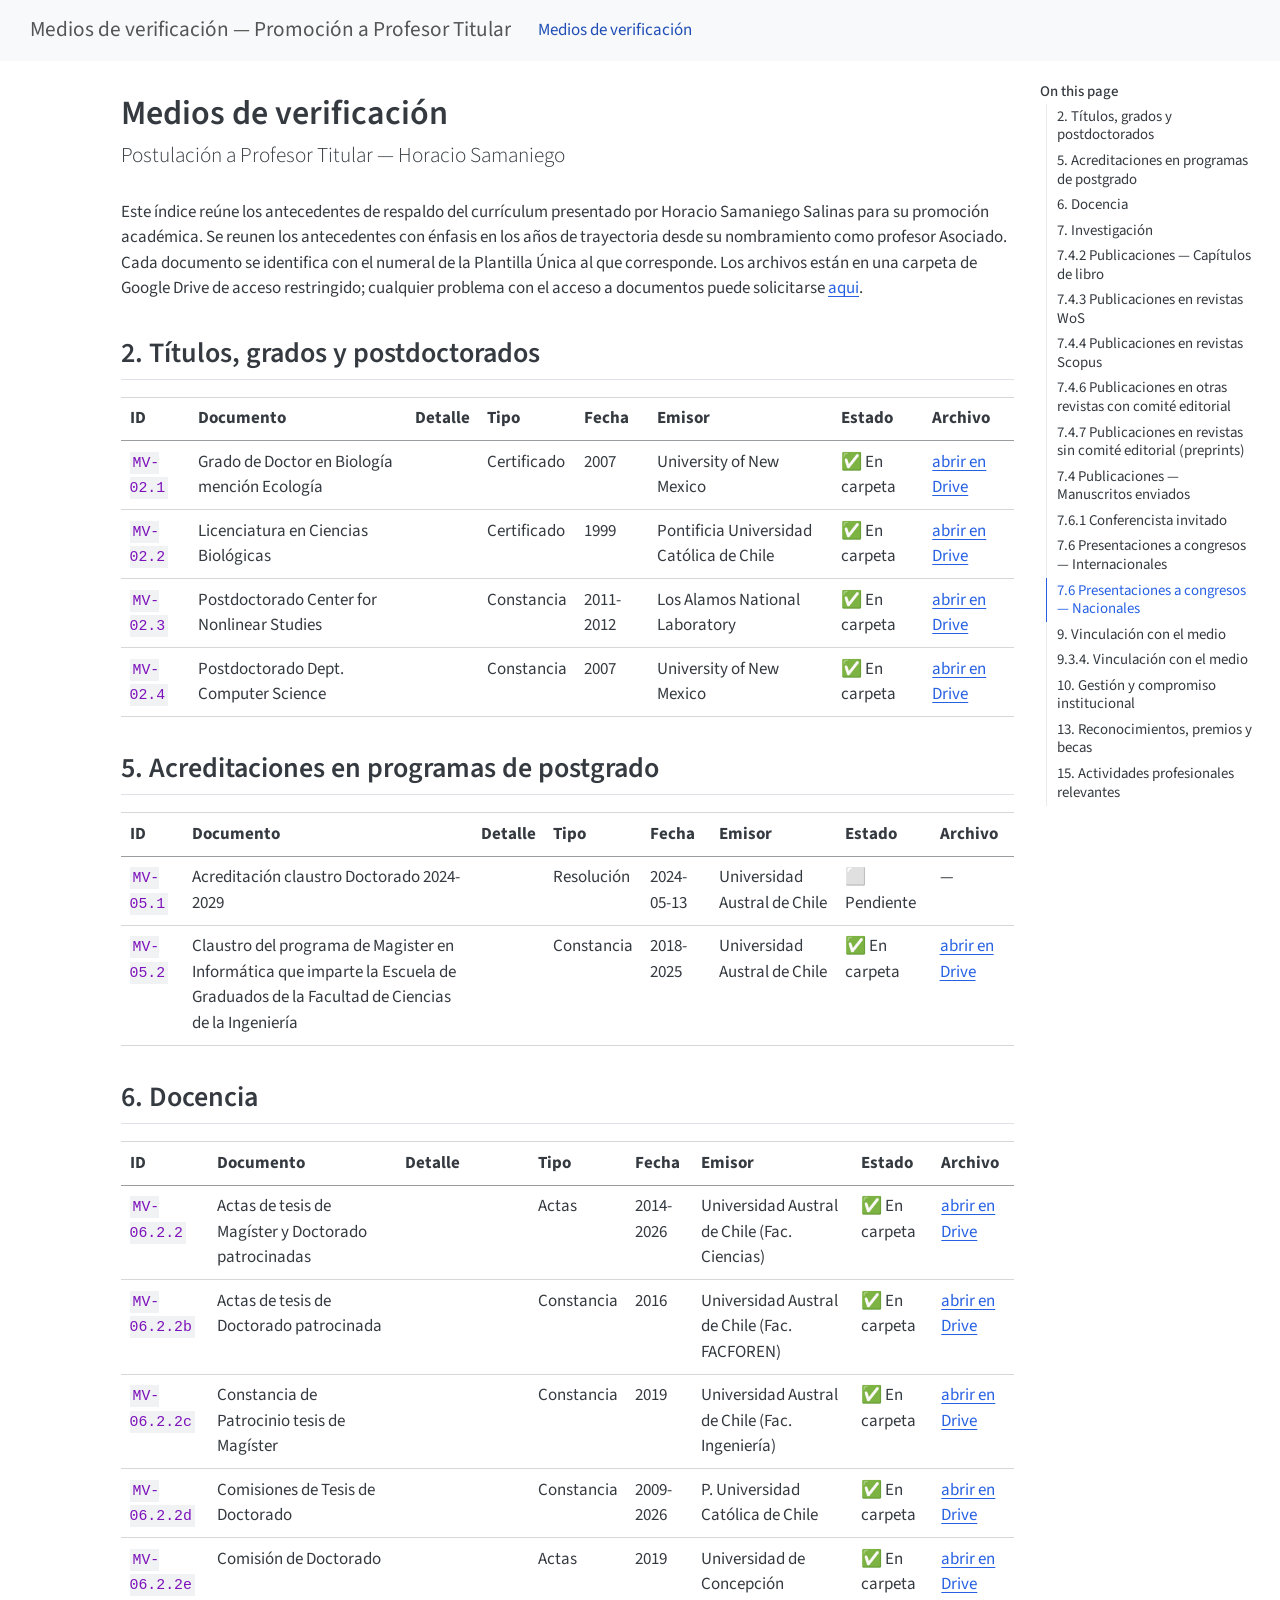
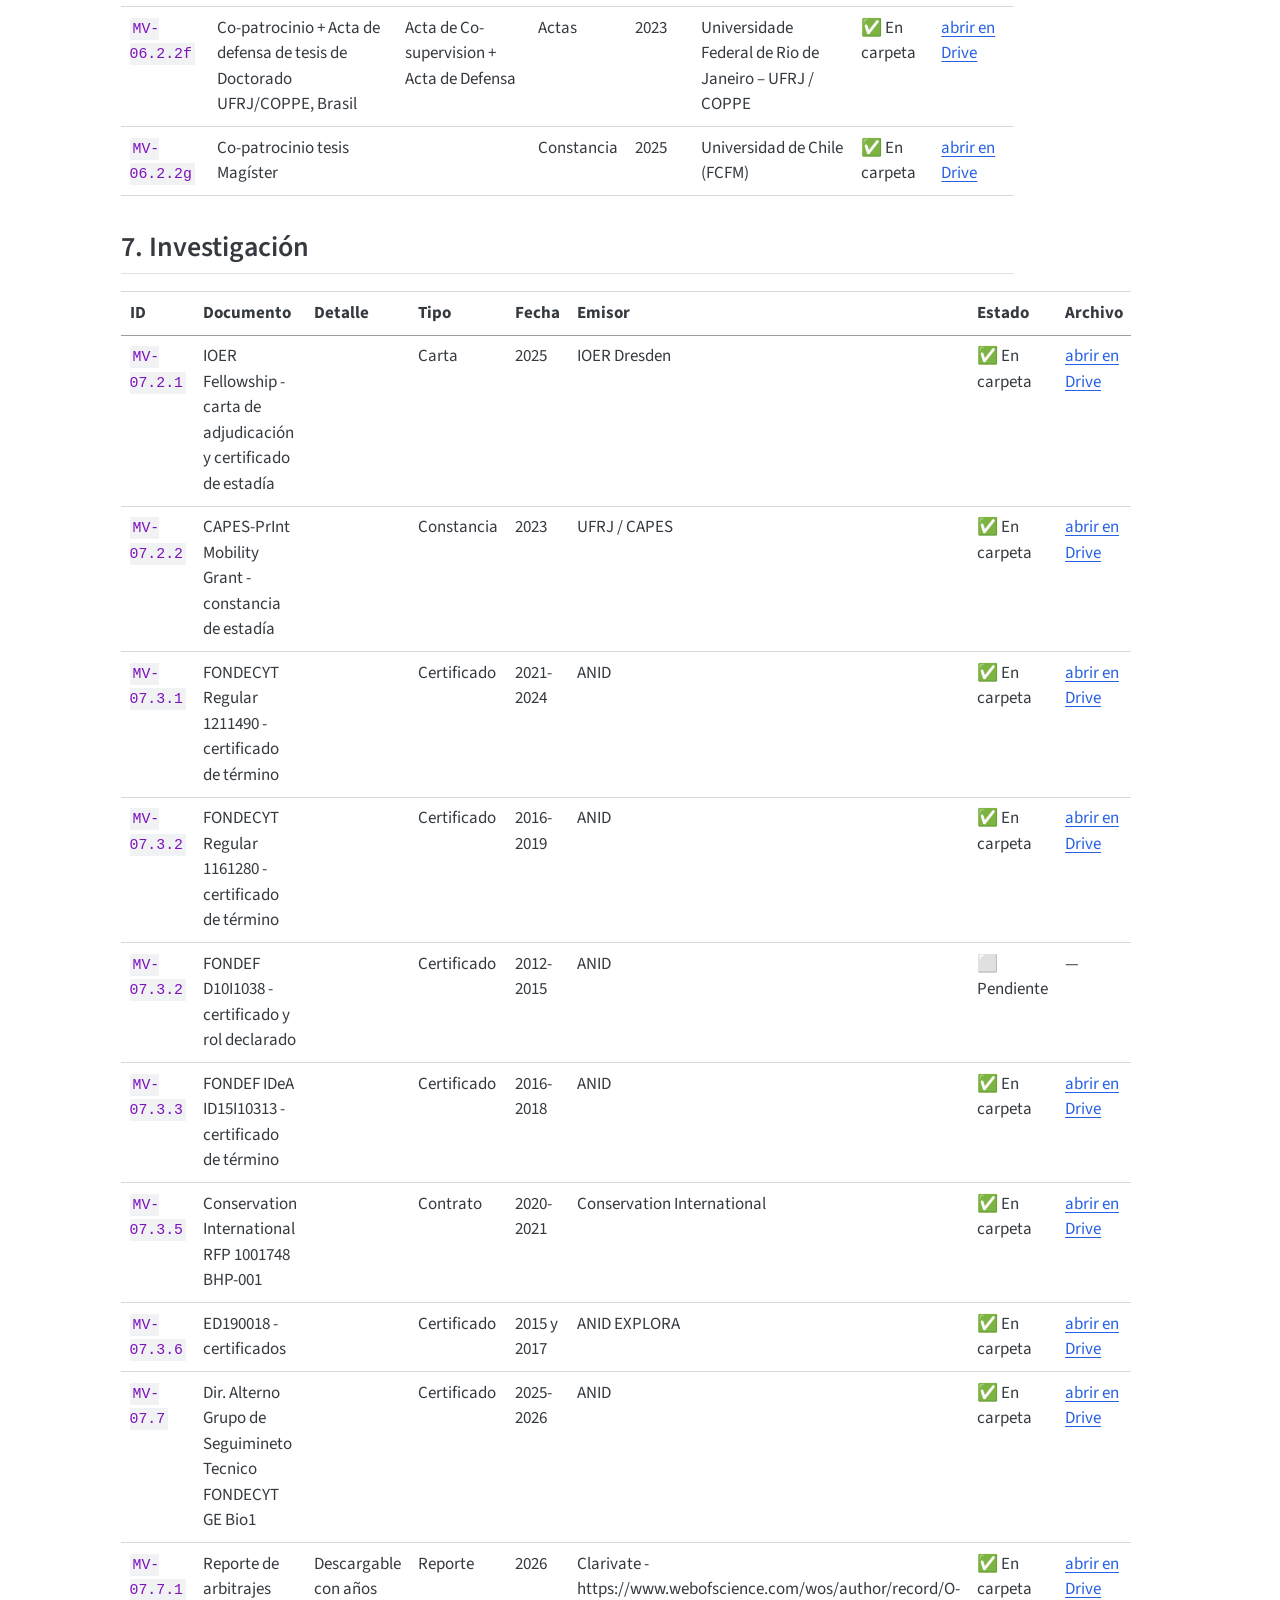
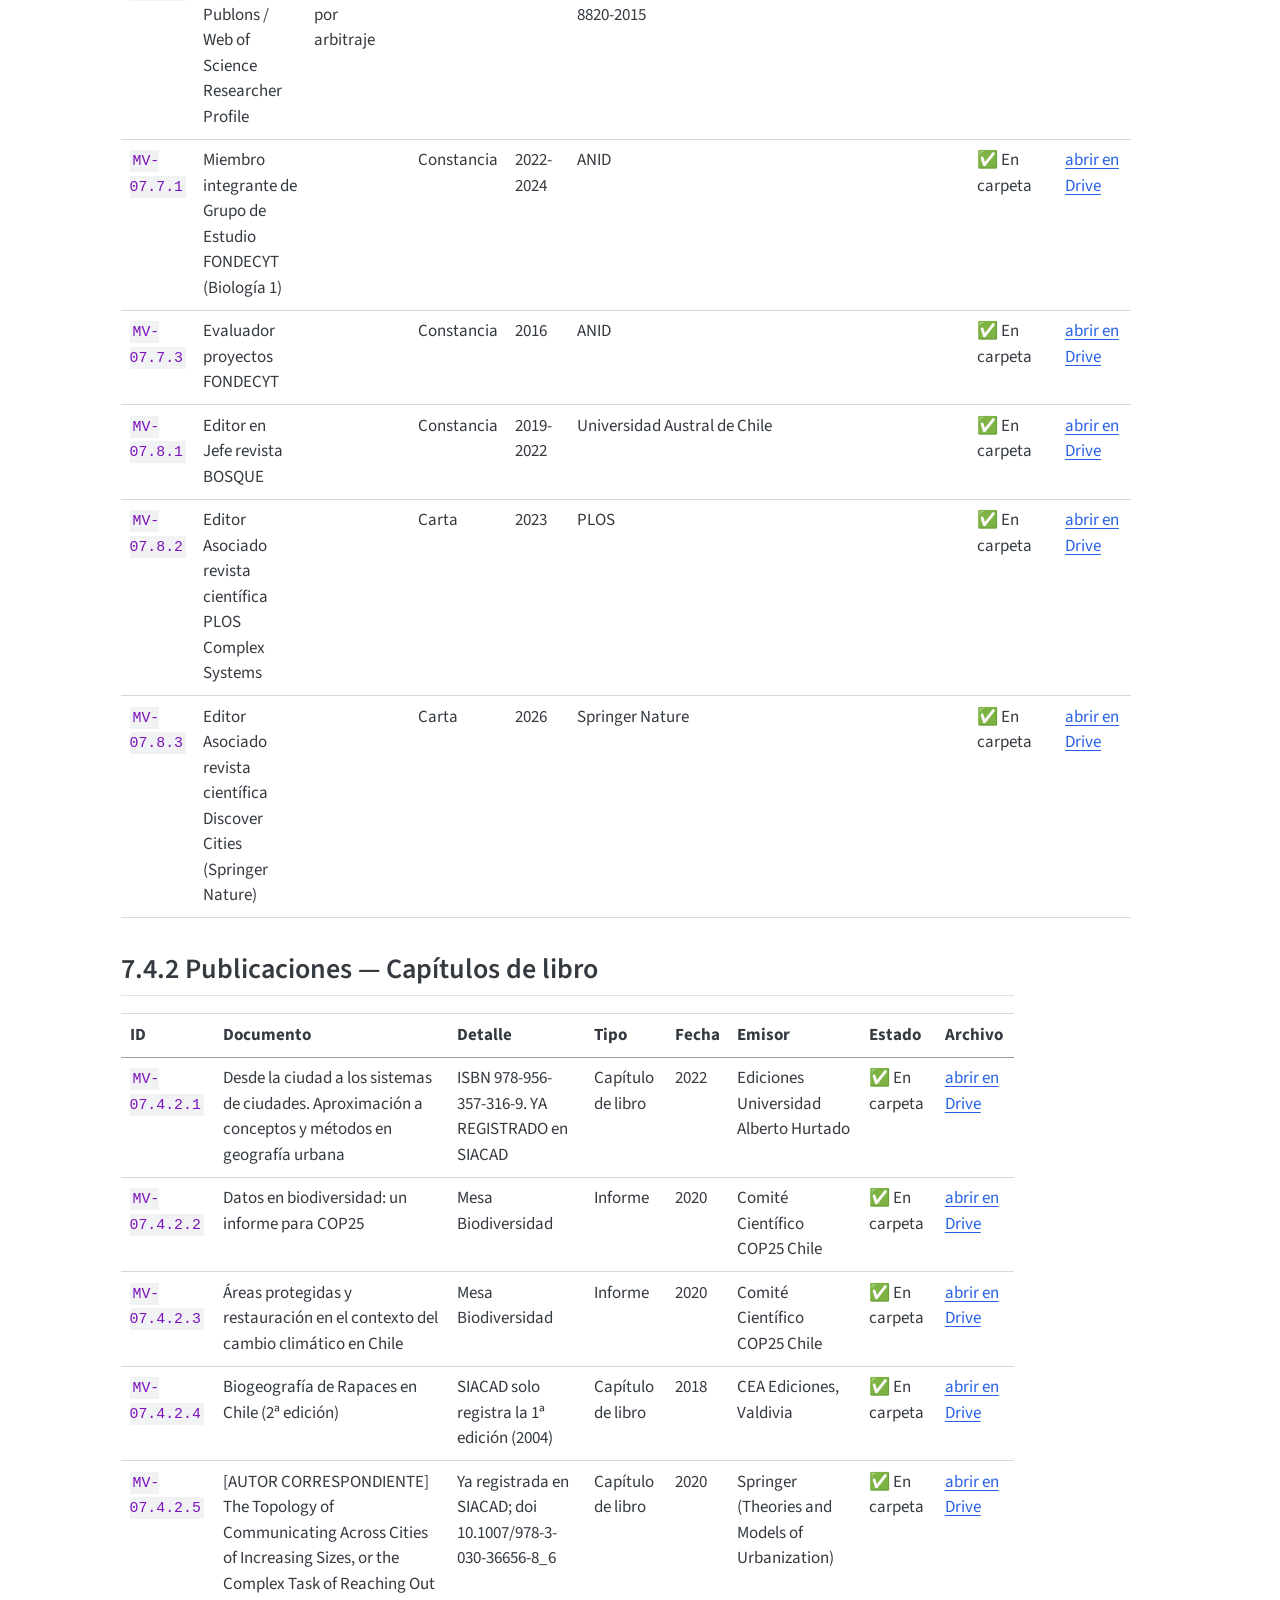
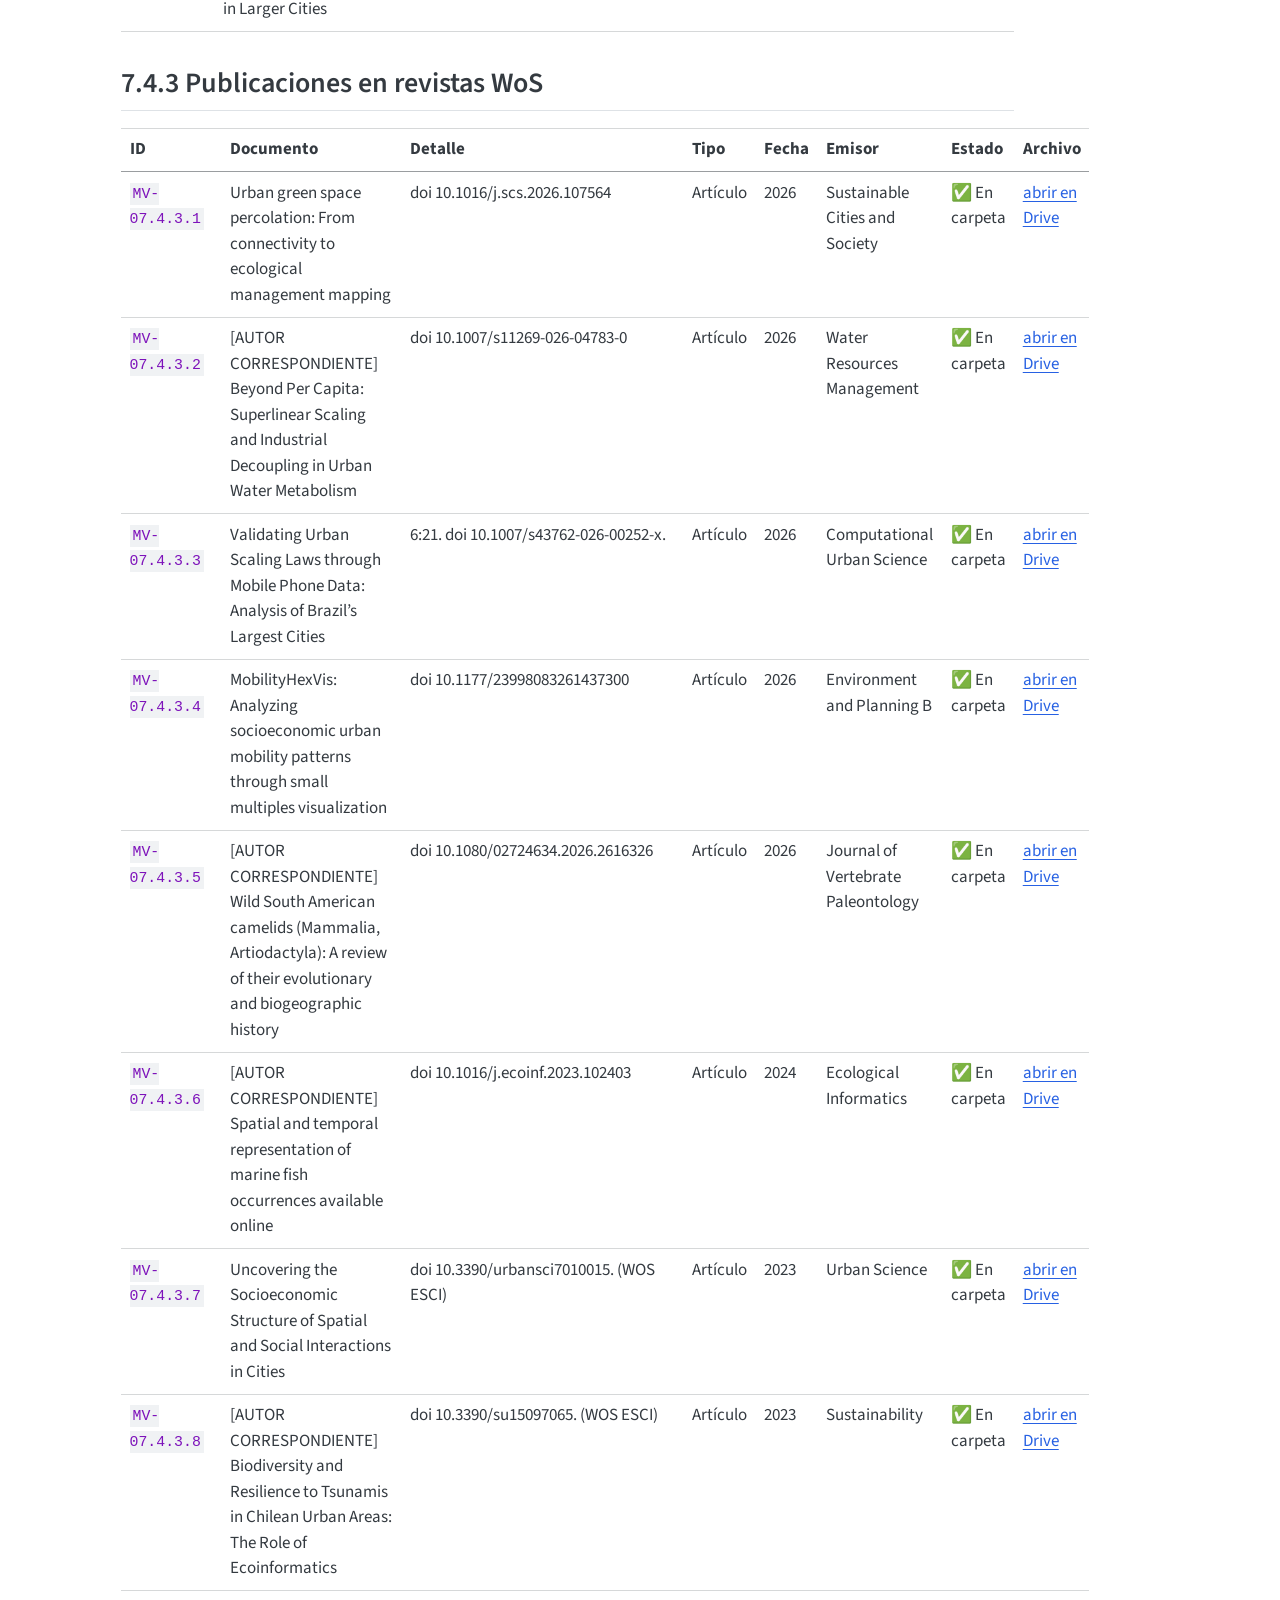
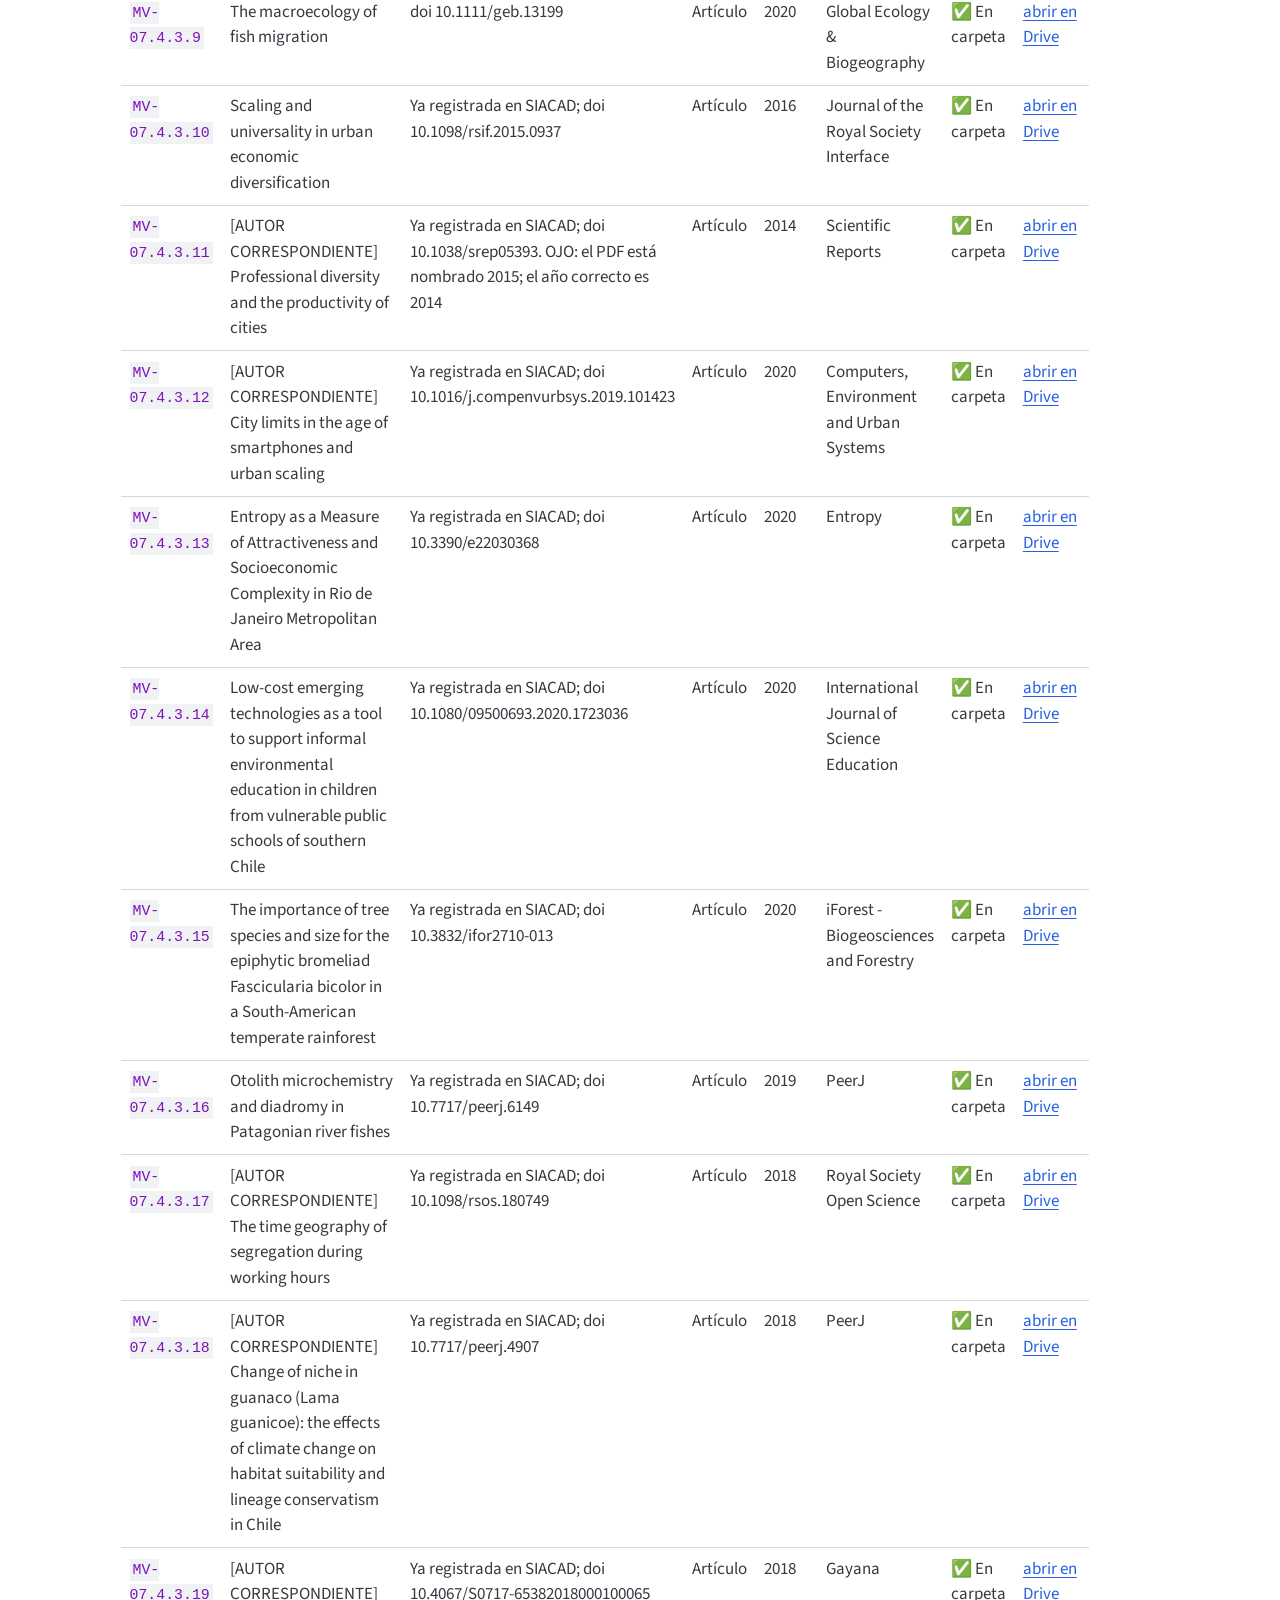
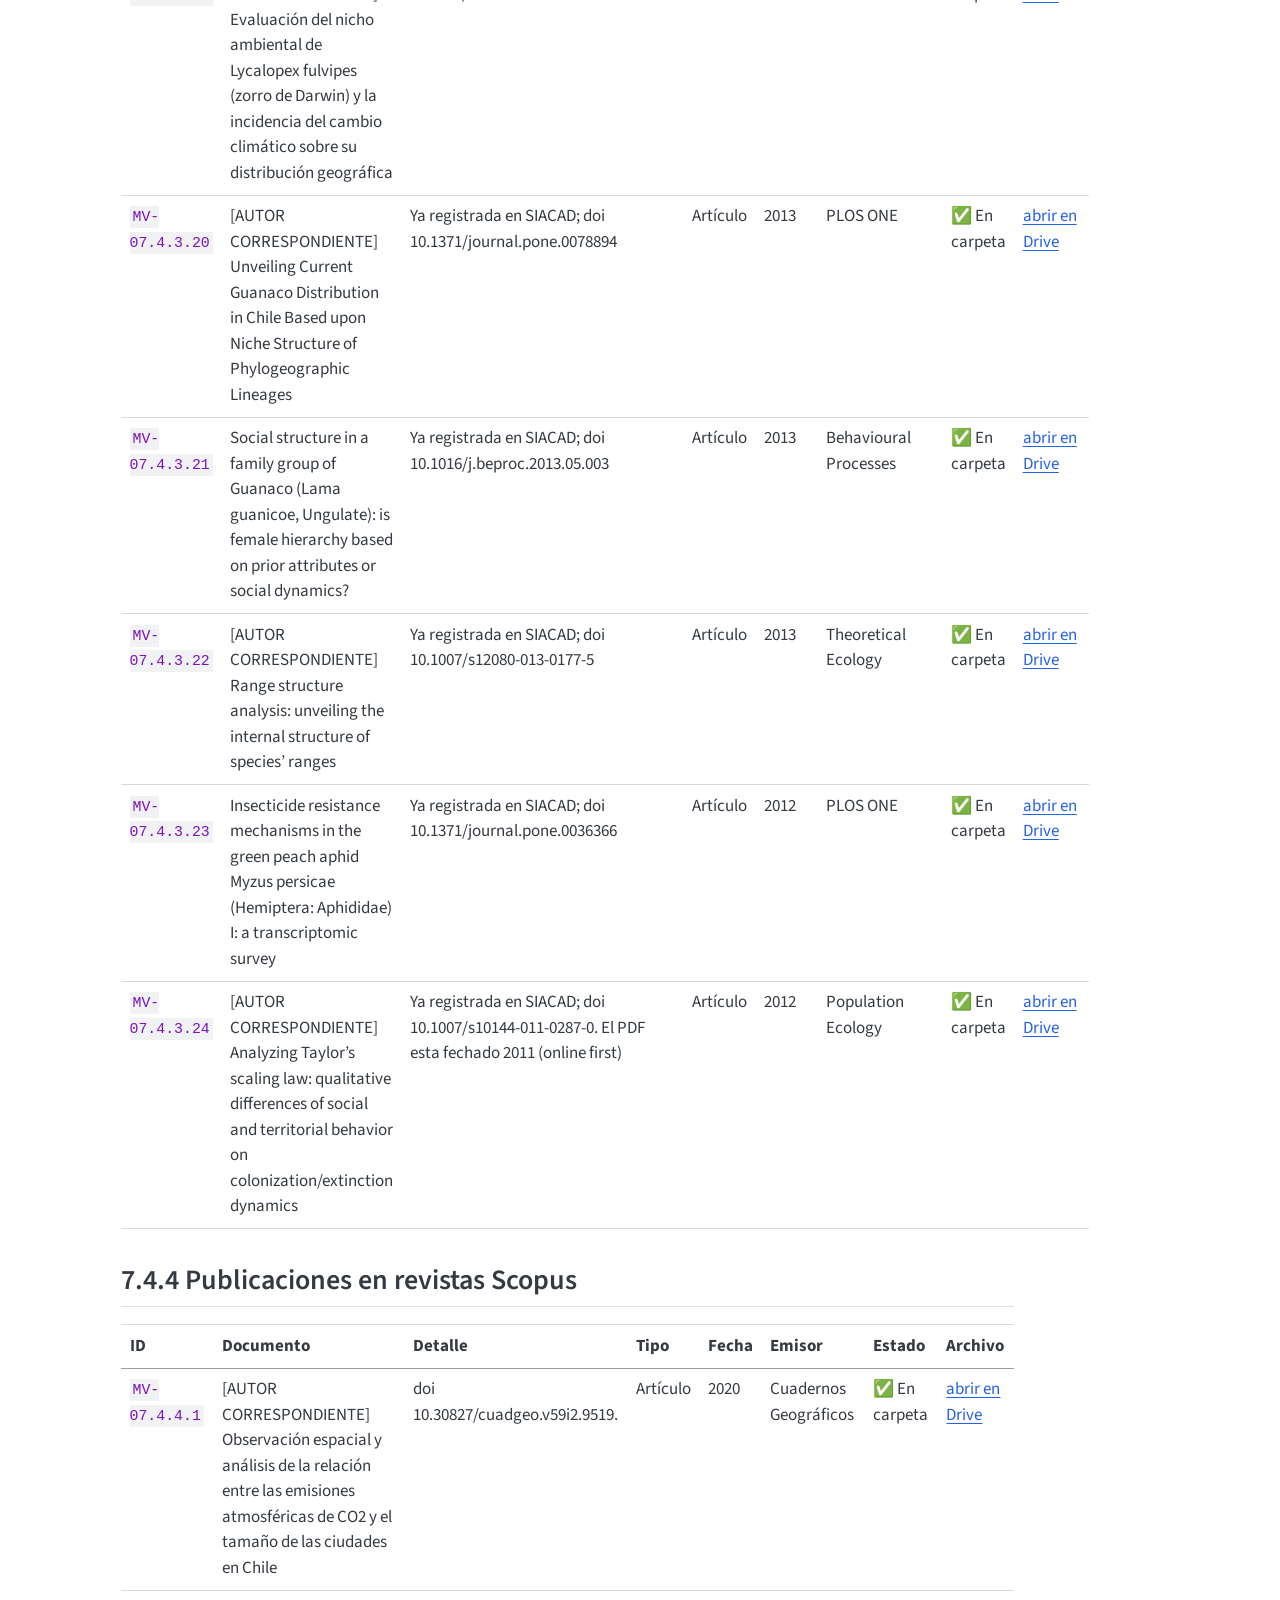
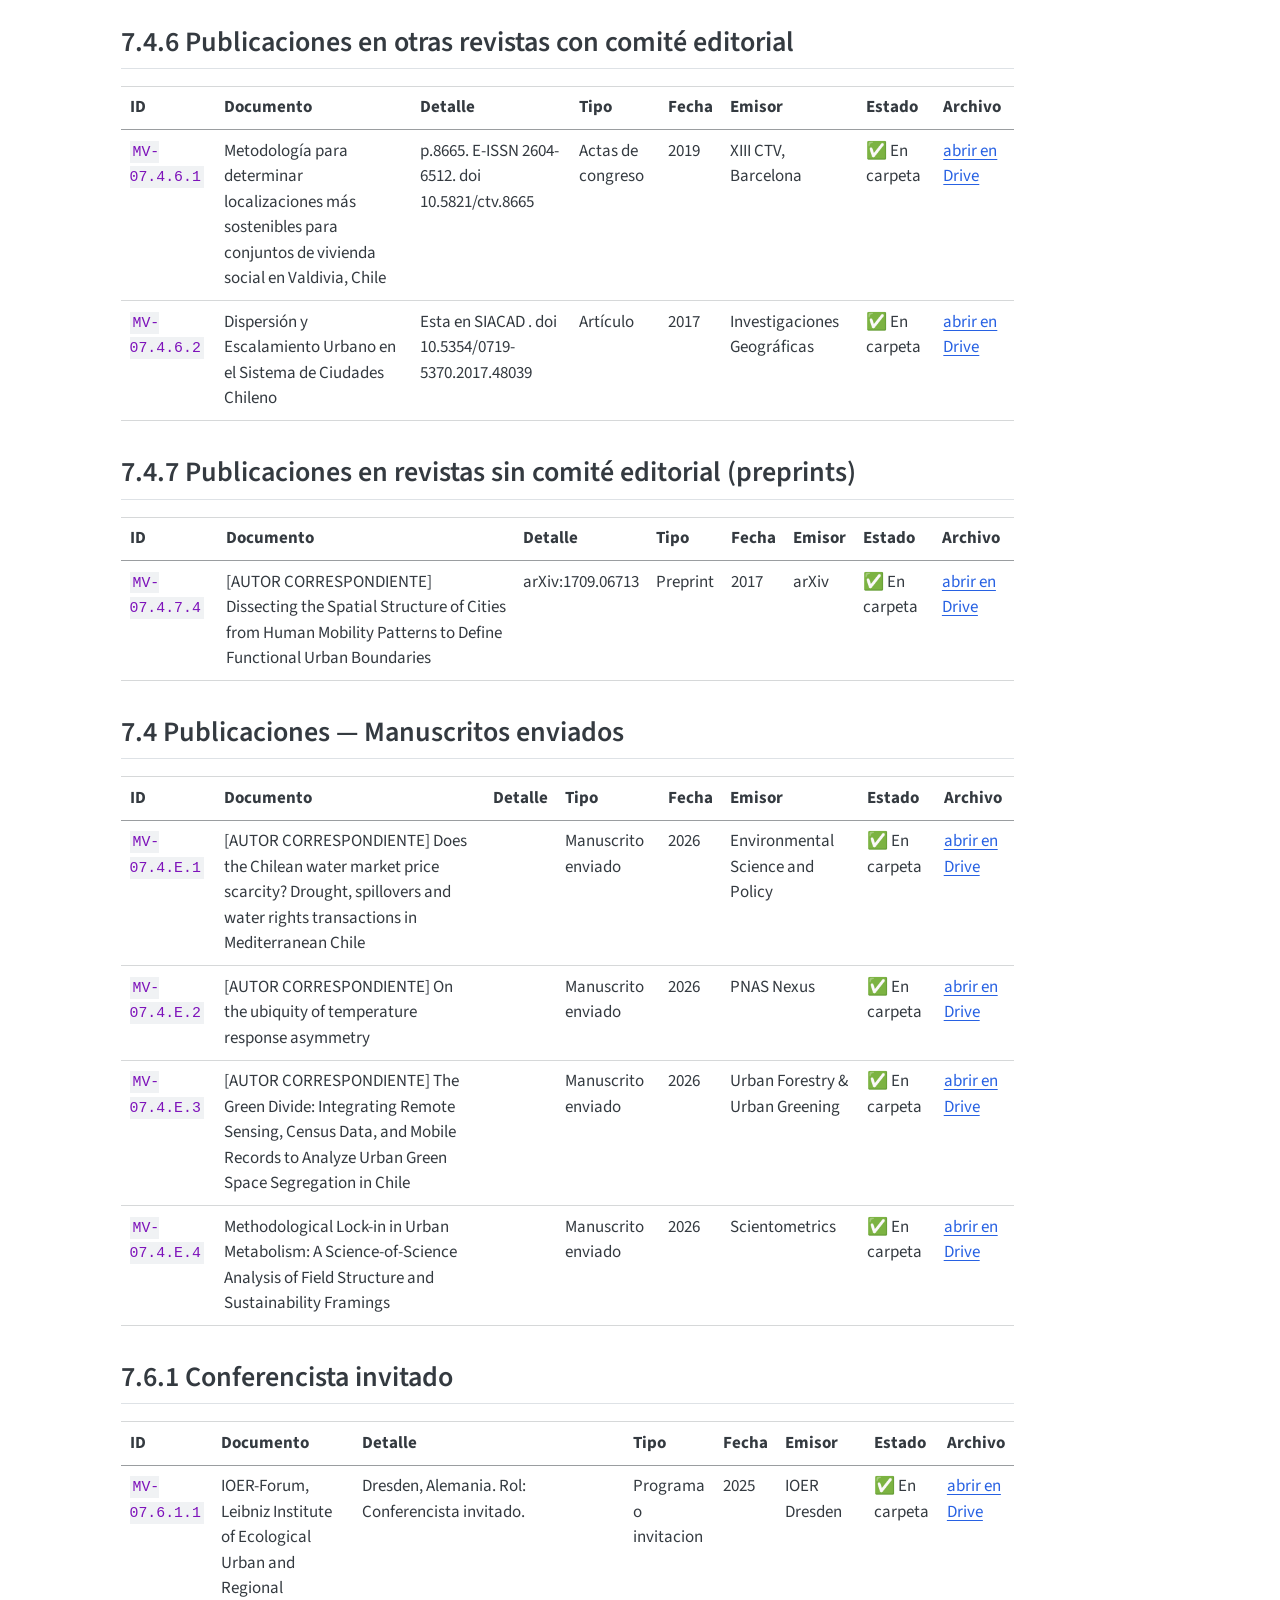
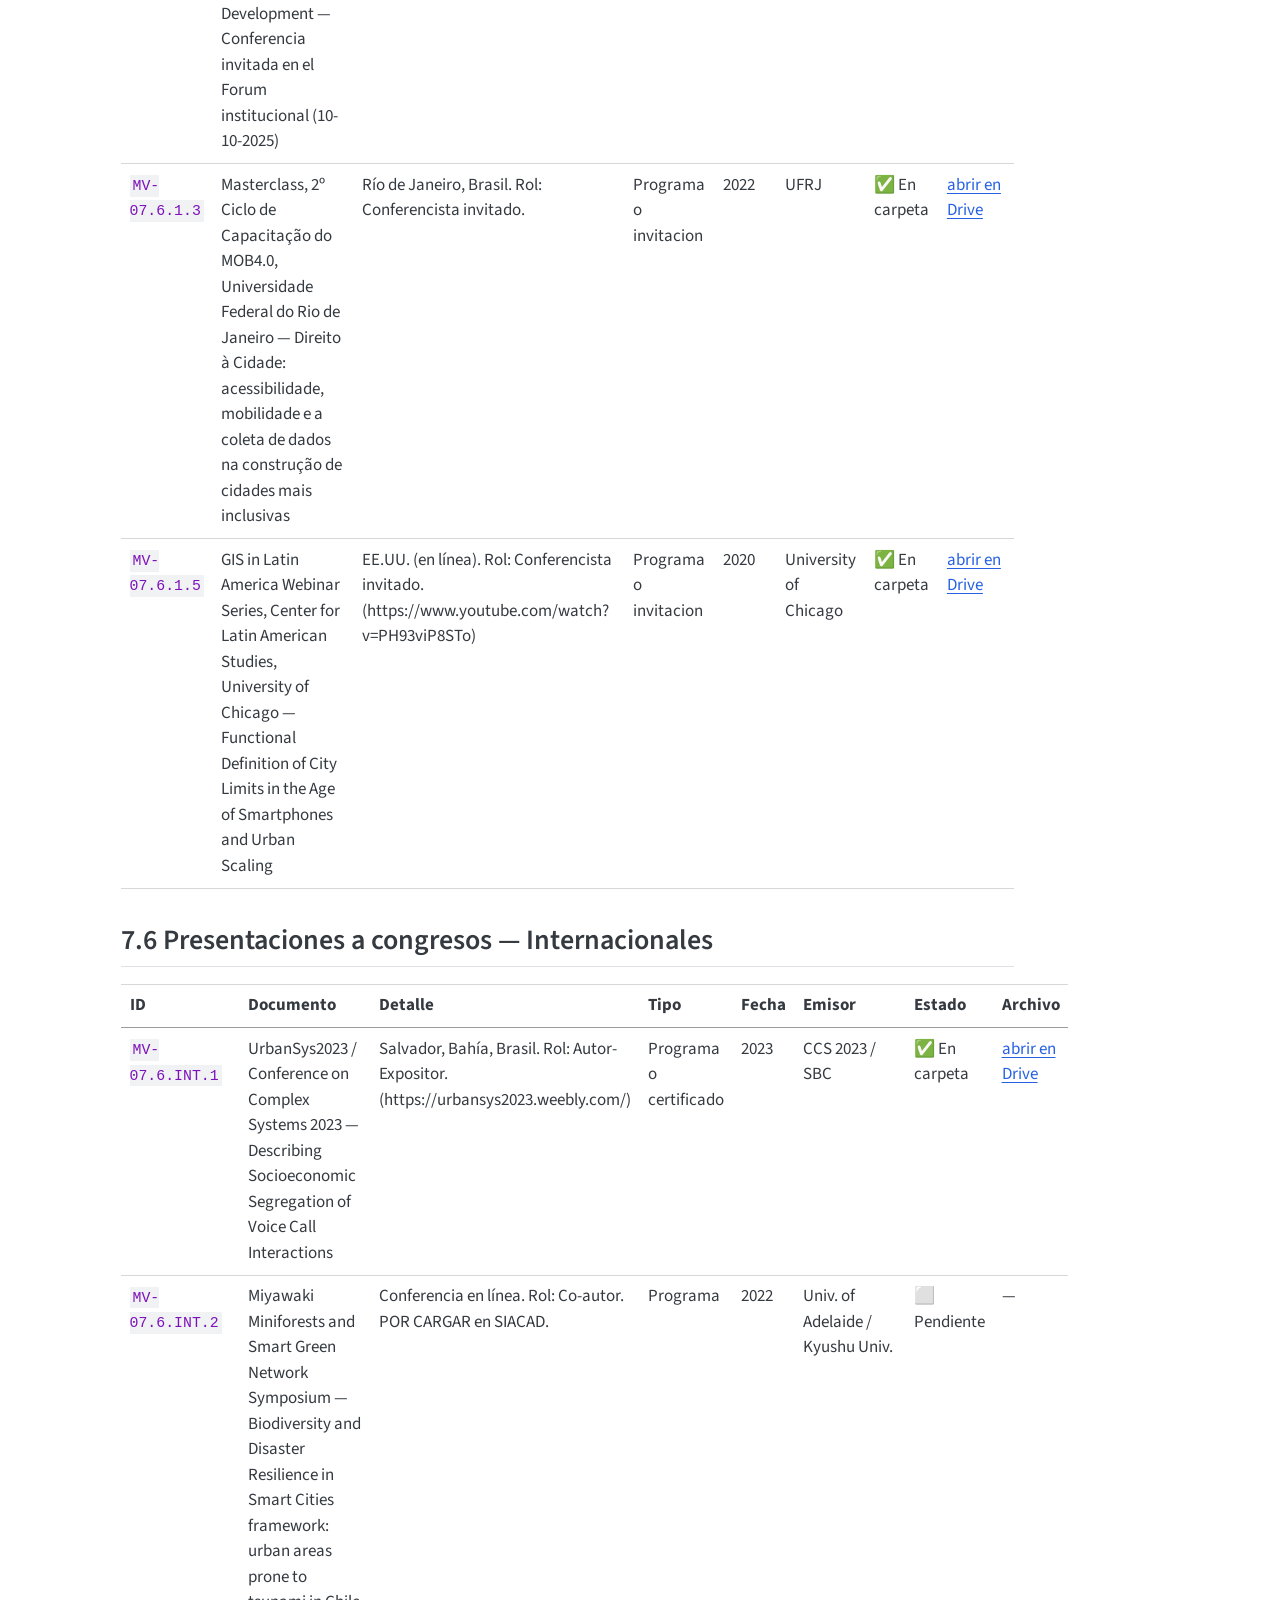
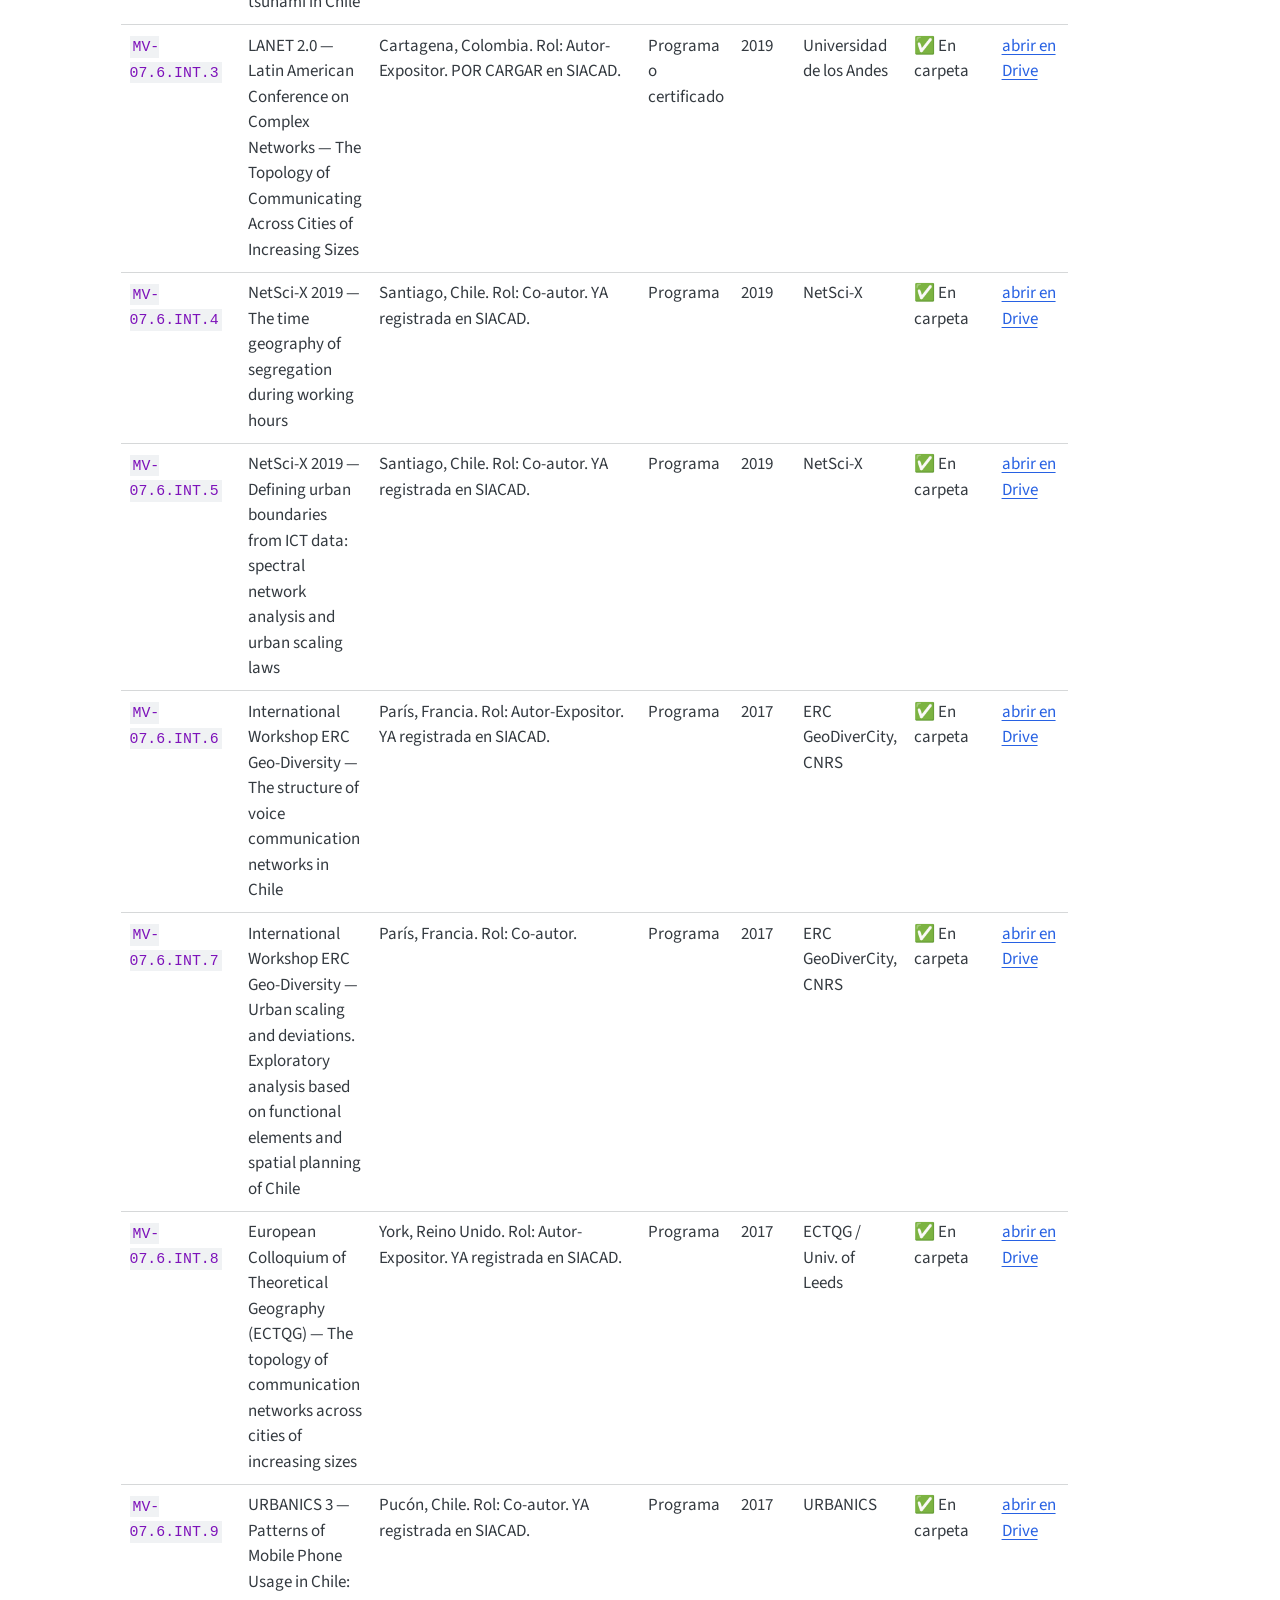
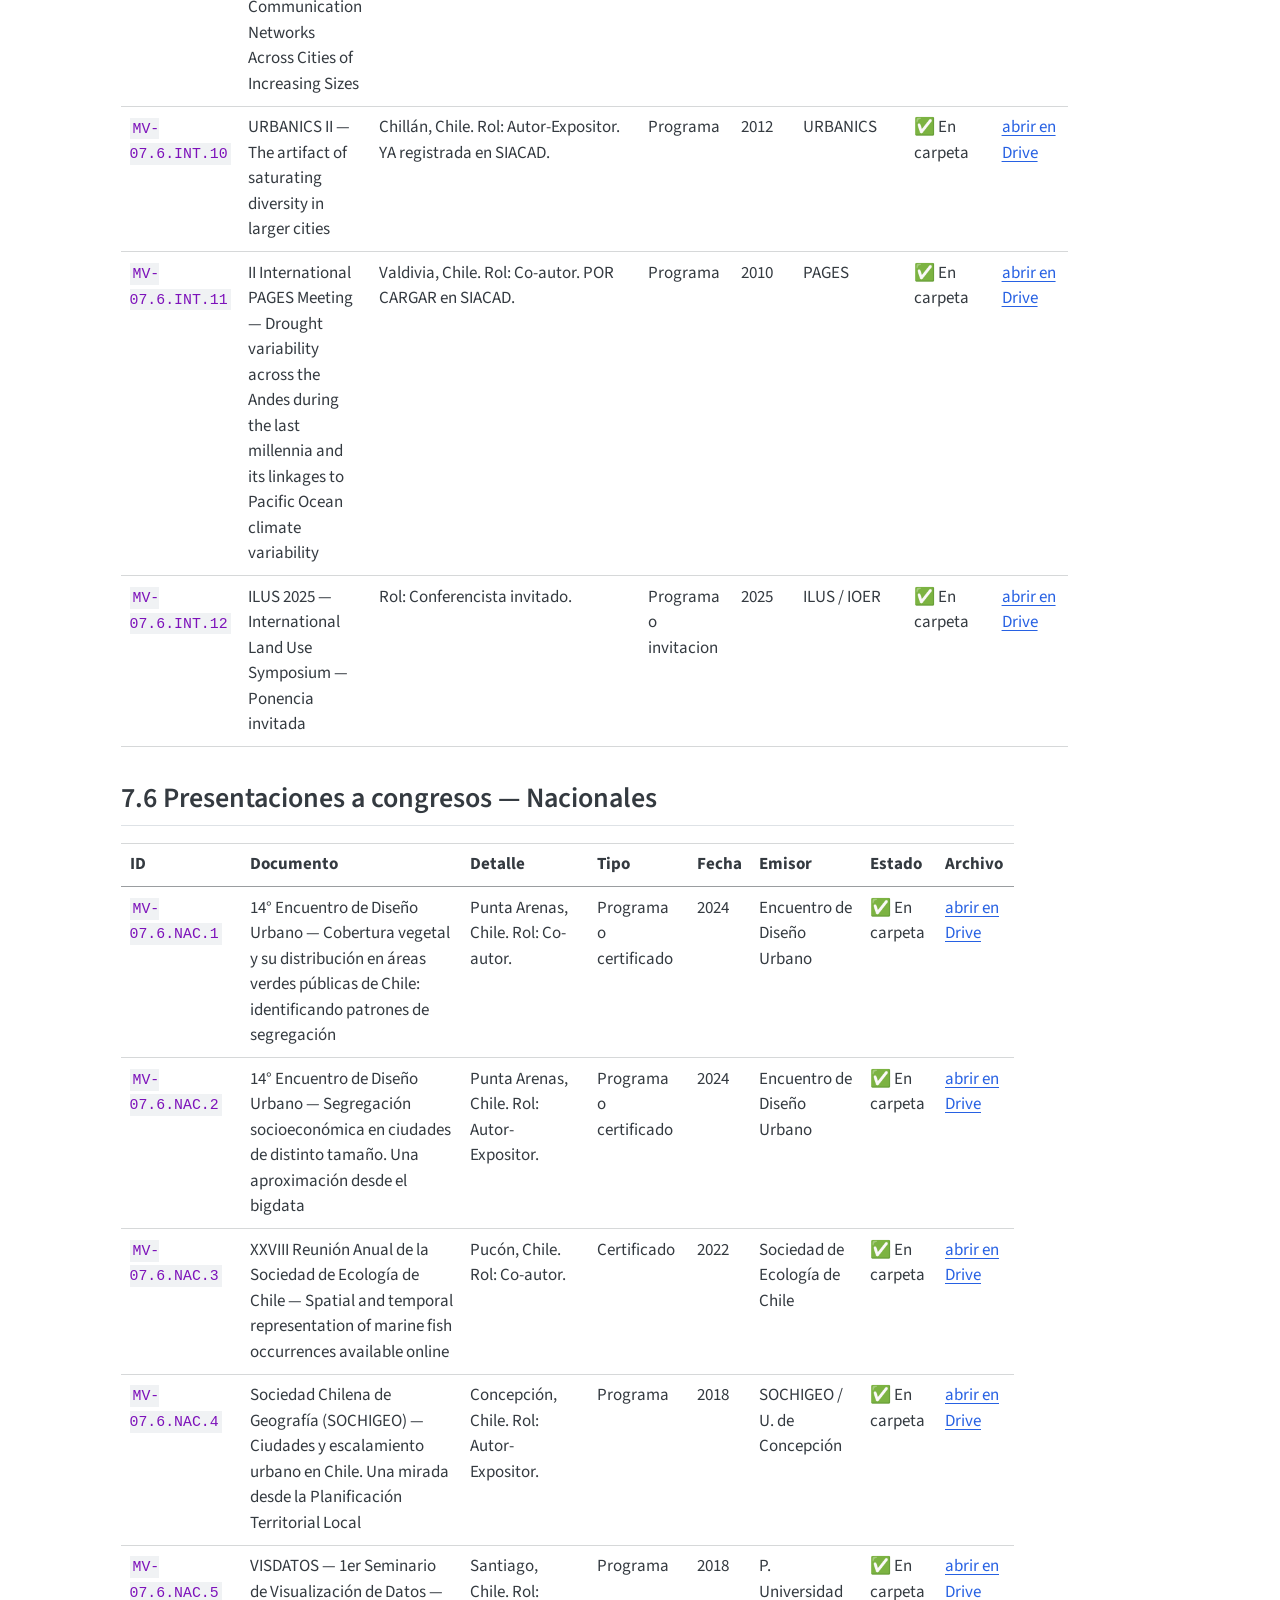
==== commit abbfcc4d: "cleaning" ====
--- a/docs/index.html
+++ b/docs/index.html
@@ -127,7 +127,6 @@
   <li><a href="#conferencista-invitado" id="toc-conferencista-invitado" class="nav-link" data-scroll-target="#conferencista-invitado">7.6.1 Conferencista invitado</a></li>
   <li><a href="#presentaciones-a-congresos-internacionales" id="toc-presentaciones-a-congresos-internacionales" class="nav-link" data-scroll-target="#presentaciones-a-congresos-internacionales">7.6 Presentaciones a congresos — Internacionales</a></li>
   <li><a href="#presentaciones-a-congresos-nacionales" id="toc-presentaciones-a-congresos-nacionales" class="nav-link" data-scroll-target="#presentaciones-a-congresos-nacionales">7.6 Presentaciones a congresos — Nacionales</a></li>
-  <li><a href="#section" id="toc-section" class="nav-link" data-scroll-target="#section">07.7.4.</a></li>
   <li><a href="#vinculación-con-el-medio" id="toc-vinculación-con-el-medio" class="nav-link" data-scroll-target="#vinculación-con-el-medio">9. Vinculación con el medio</a></li>
   <li><a href="#vinculación-con-el-medio-1" id="toc-vinculación-con-el-medio-1" class="nav-link" data-scroll-target="#vinculación-con-el-medio-1">9.3.4. Vinculación con el medio</a></li>
   <li><a href="#gestión-y-compromiso-institucional" id="toc-gestión-y-compromiso-institucional" class="nav-link" data-scroll-target="#gestión-y-compromiso-institucional">10. Gestión y compromiso institucional</a></li>
@@ -444,6 +443,16 @@
 <td><a href="https://drive.google.com/file/d/1oRGyIAoGT_VkRELnYZMl6wvyN8i_5XNl/view">abrir en Drive</a></td>
 </tr>
 <tr class="odd">
+<td><code>MV-07.7</code></td>
+<td>Dir. Alterno Grupo de Seguimineto Tecnico FONDECYT GE Bio1</td>
+<td></td>
+<td>Certificado</td>
+<td>2025-2026</td>
+<td>ANID</td>
+<td>✅ En carpeta</td>
+<td><a href="https://drive.google.com/file/d/1zoMEXwk6yyE44oMCetCct4r4C0qjyFx4/view">abrir en Drive</a></td>
+</tr>
+<tr class="even">
 <td><code>MV-07.7.1</code></td>
 <td>Reporte de arbitrajes Publons / Web of Science Researcher Profile</td>
 <td>Descargable con años por arbitraje</td>
@@ -453,7 +462,7 @@
 <td>✅ En carpeta</td>
 <td><a href="https://drive.google.com/file/d/1CiyqNlozaEmxRPfMQHU6jfzLhqugjUao/view">abrir en Drive</a></td>
 </tr>
-<tr class="even">
+<tr class="odd">
 <td><code>MV-07.7.1</code></td>
 <td>Miembro integrante de Grupo de Estudio FONDECYT (Biología 1)</td>
 <td></td>
@@ -463,7 +472,7 @@
 <td>✅ En carpeta</td>
 <td><a href="https://drive.google.com/file/d/1aAdi6fjhUsz1HPSVAhbqp465ST2EYdCQ/view">abrir en Drive</a></td>
 </tr>
-<tr class="odd">
+<tr class="even">
 <td><code>MV-07.7.3</code></td>
 <td>Evaluador proyectos FONDECYT</td>
 <td></td>
@@ -473,7 +482,7 @@
 <td>✅ En carpeta</td>
 <td><a href="https://drive.google.com/file/d/1vrJEUNNZewCGlUjnm7O6YNGJRIN30nIB/view">abrir en Drive</a></td>
 </tr>
-<tr class="even">
+<tr class="odd">
 <td><code>MV-07.8.1</code></td>
 <td>Editor en Jefe revista BOSQUE</td>
 <td></td>
@@ -483,7 +492,7 @@
 <td>✅ En carpeta</td>
 <td><a href="https://drive.google.com/file/d/1AOOppbCxrJQrz4opQMrYGB8LewksqqWc/view">abrir en Drive</a></td>
 </tr>
-<tr class="odd">
+<tr class="even">
 <td><code>MV-07.8.2</code></td>
 <td>Editor Asociado revista científica PLOS Complex Systems</td>
 <td></td>
@@ -493,7 +502,7 @@
 <td>✅ En carpeta</td>
 <td><a href="https://drive.google.com/file/d/1a32sdpcXklDAYmM6DdojFHjKQrA7WiAk/view">abrir en Drive</a></td>
 </tr>
-<tr class="even">
+<tr class="odd">
 <td><code>MV-07.8.3</code></td>
 <td>Editor Asociado revista científica Discover Cities (Springer Nature)</td>
 <td></td>
@@ -1293,35 +1302,6 @@
 <td>Sociedad de Ecologia</td>
 <td>✅ En carpeta</td>
 <td><a href="https://drive.google.com/file/d/1mX2BjkDz_IZYvNBoKxn-6eaWfXIsRjYN/view">abrir en Drive</a></td>
-</tr>
-</tbody>
-</table>
-</section>
-<section id="section" class="level2">
-<h2 class="anchored" data-anchor-id="section">07.7.4.</h2>
-<table class="caption-top table">
-<thead>
-<tr class="header">
-<th>ID</th>
-<th>Documento</th>
-<th>Detalle</th>
-<th>Tipo</th>
-<th>Fecha</th>
-<th>Emisor</th>
-<th>Estado</th>
-<th>Archivo</th>
-</tr>
-</thead>
-<tbody>
-<tr class="odd">
-<td><code>MV-07.7</code></td>
-<td>Dir. Alterno Grupo de Seguimineto Tecnico FONDECYT GE Bio1</td>
-<td></td>
-<td>Certificado</td>
-<td>2025-2026</td>
-<td>ANID</td>
-<td>✅ En carpeta</td>
-<td><a href="https://drive.google.com/file/d/1zoMEXwk6yyE44oMCetCct4r4C0qjyFx4/view">abrir en Drive</a></td>
 </tr>
 </tbody>
 </table>
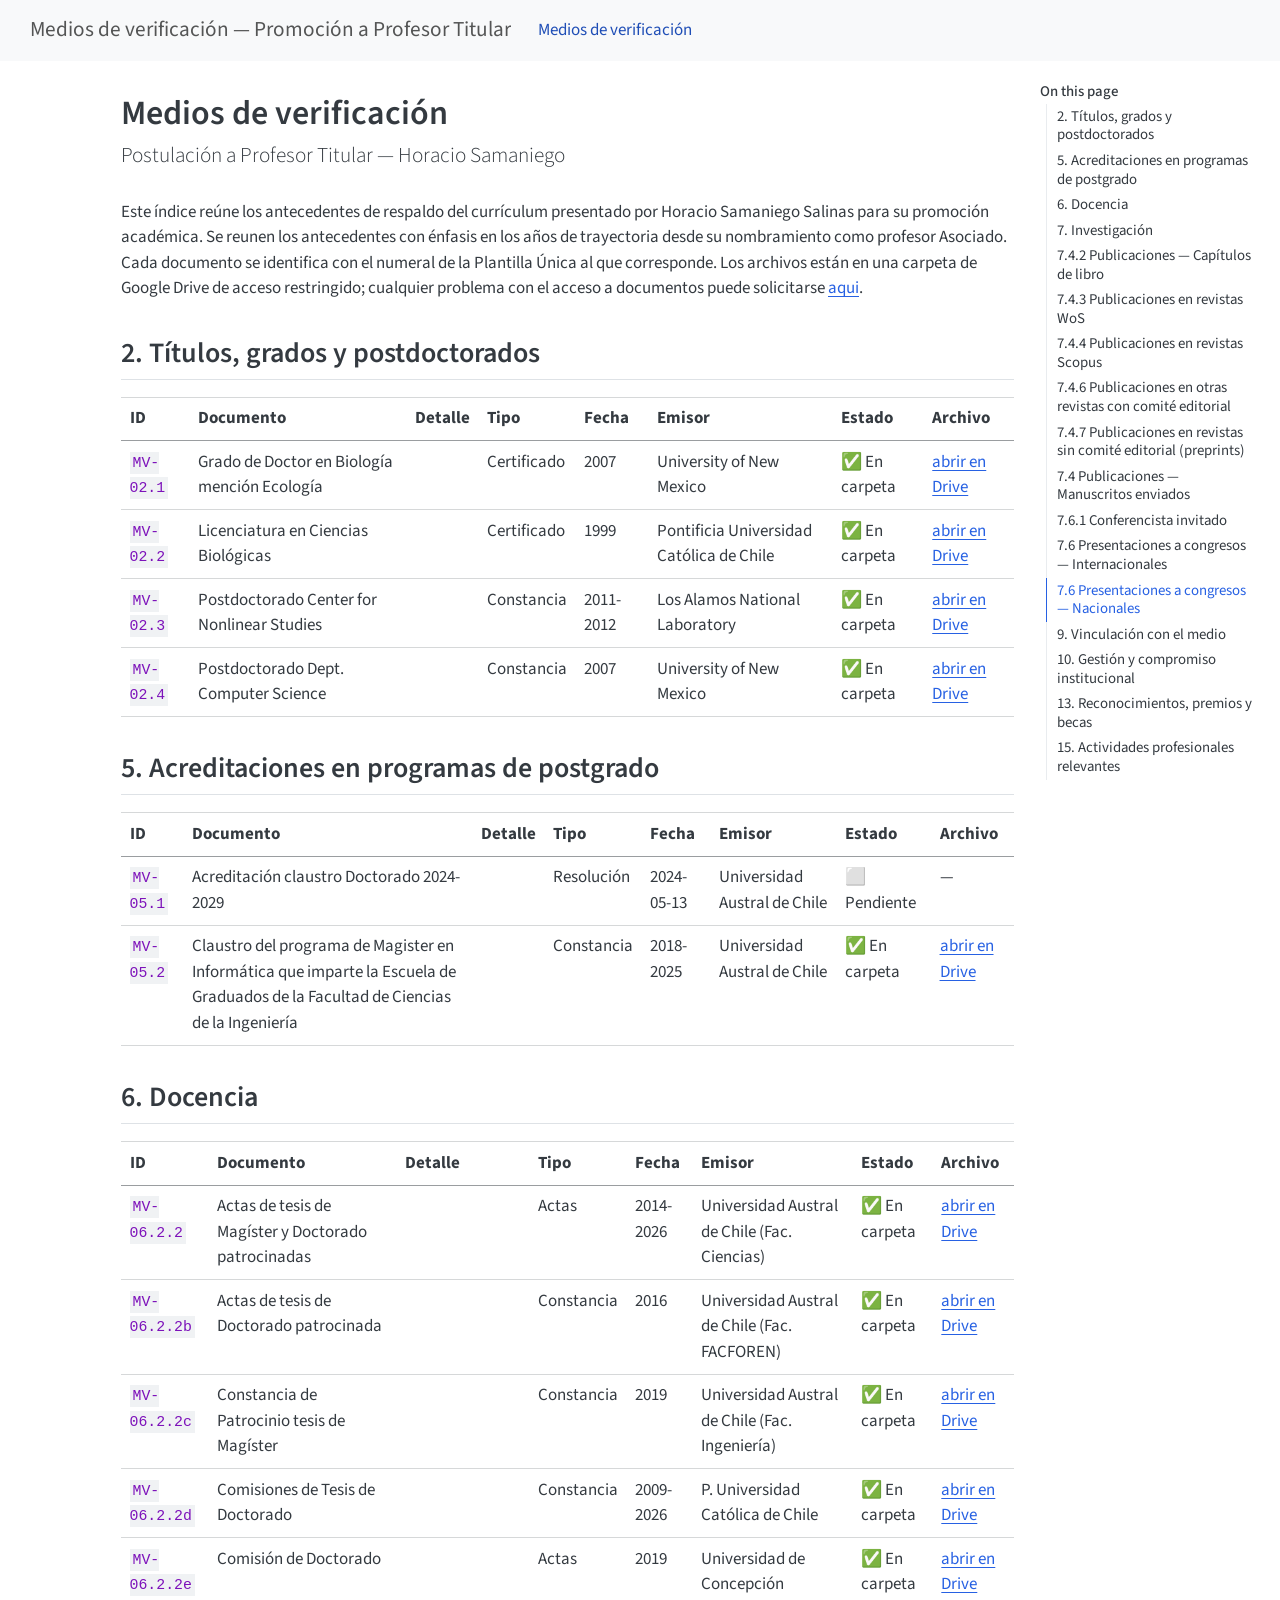
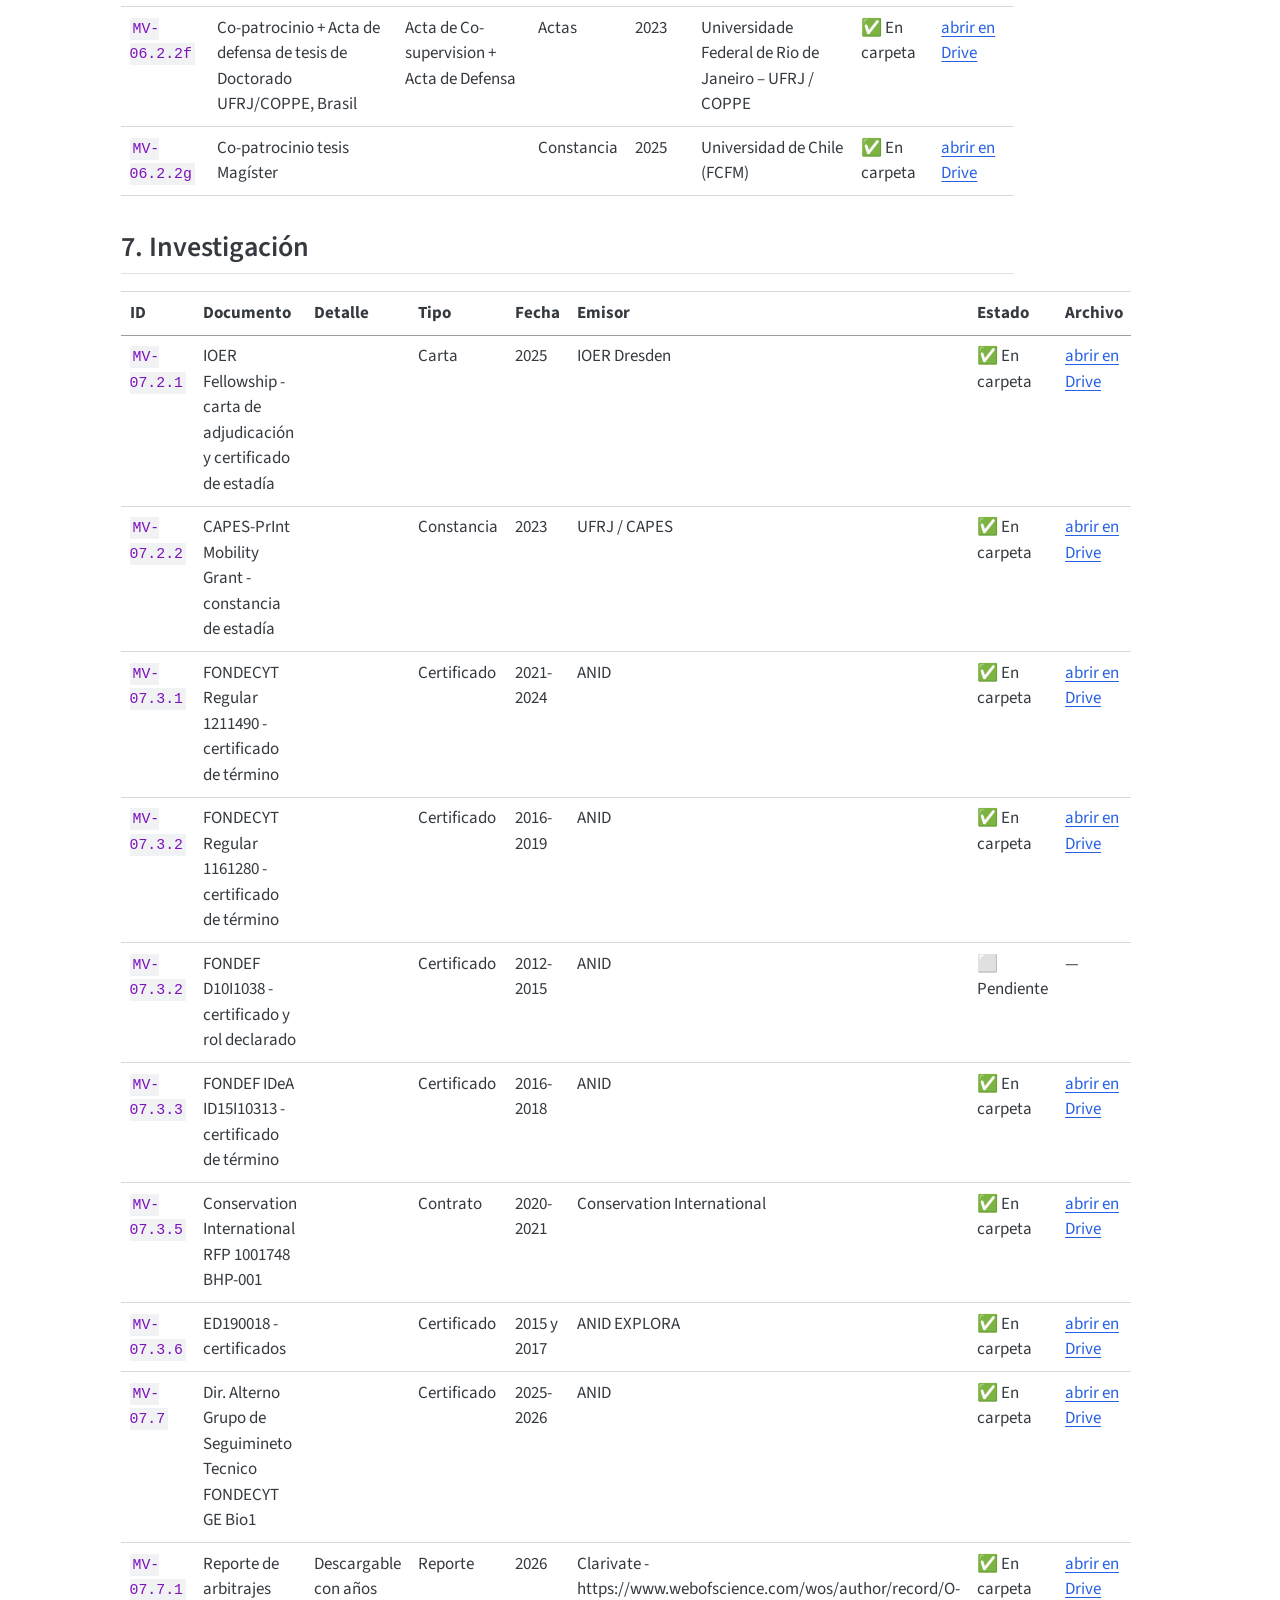
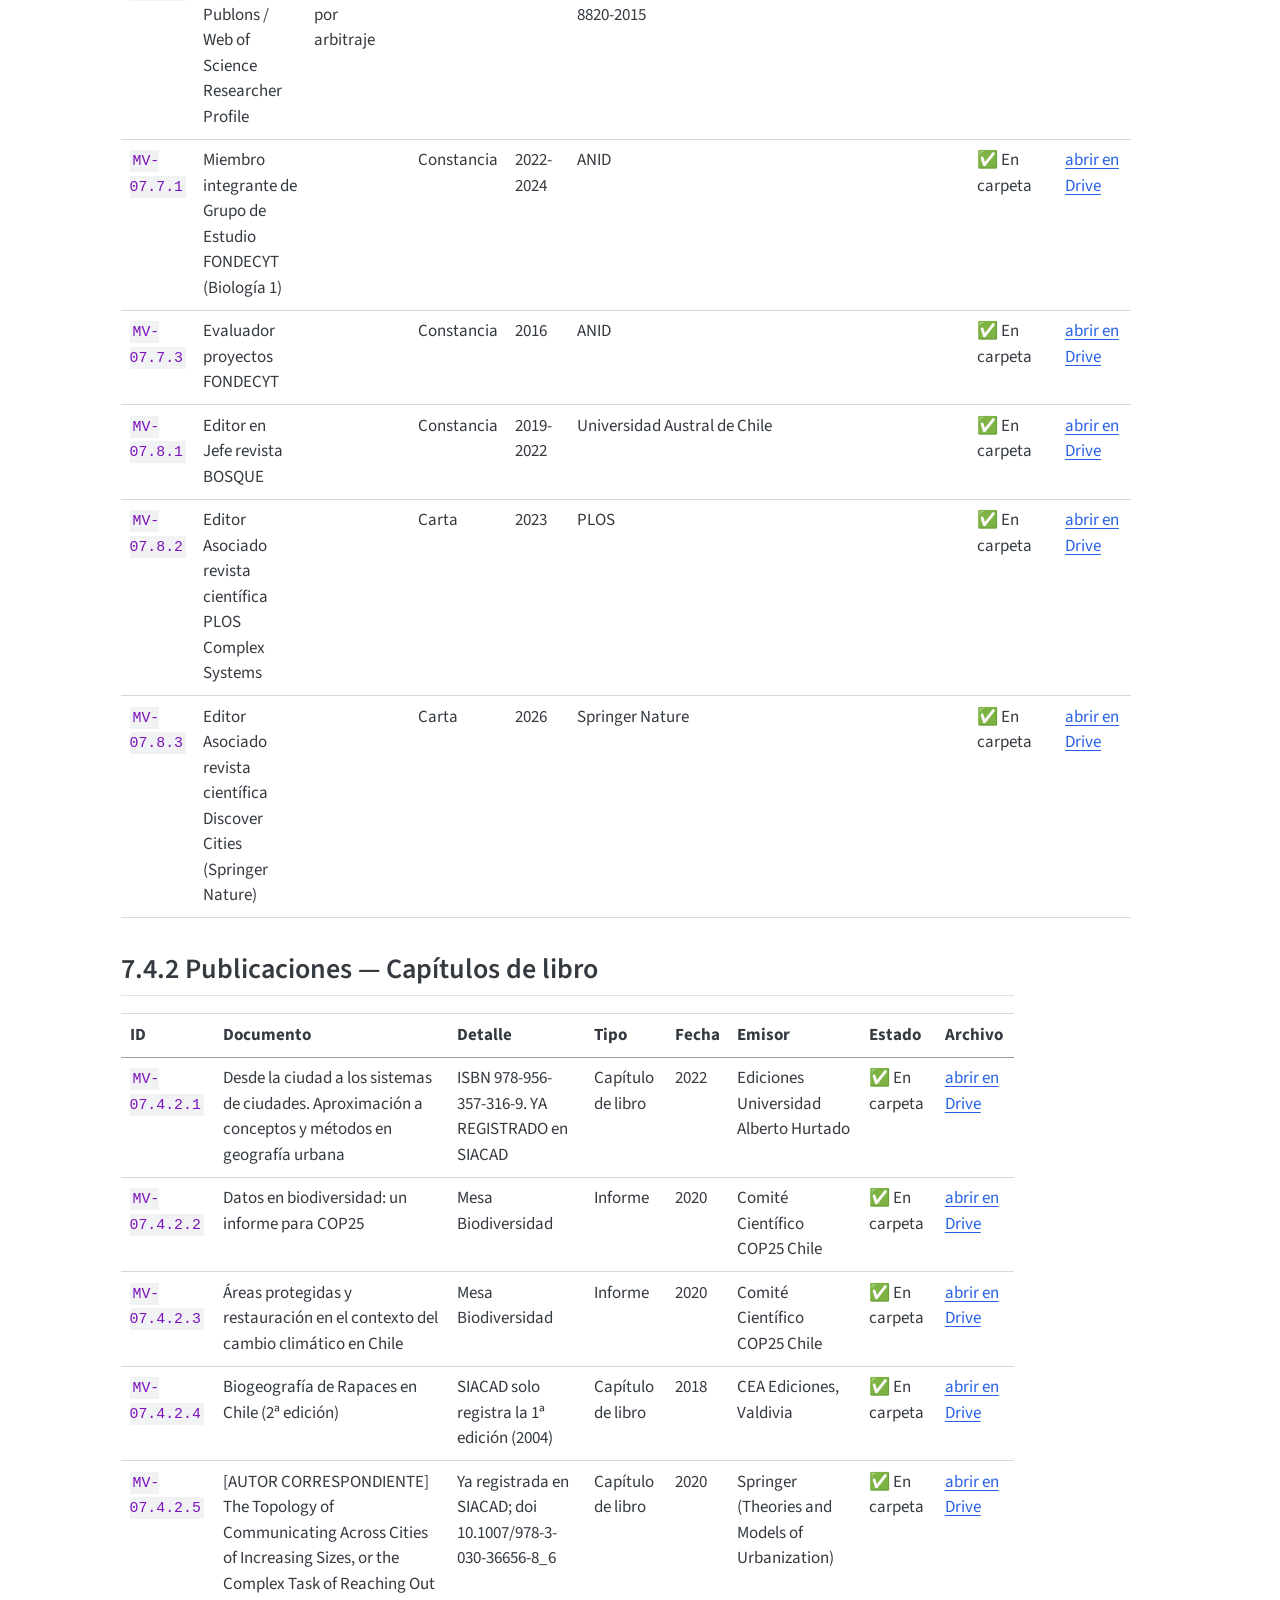
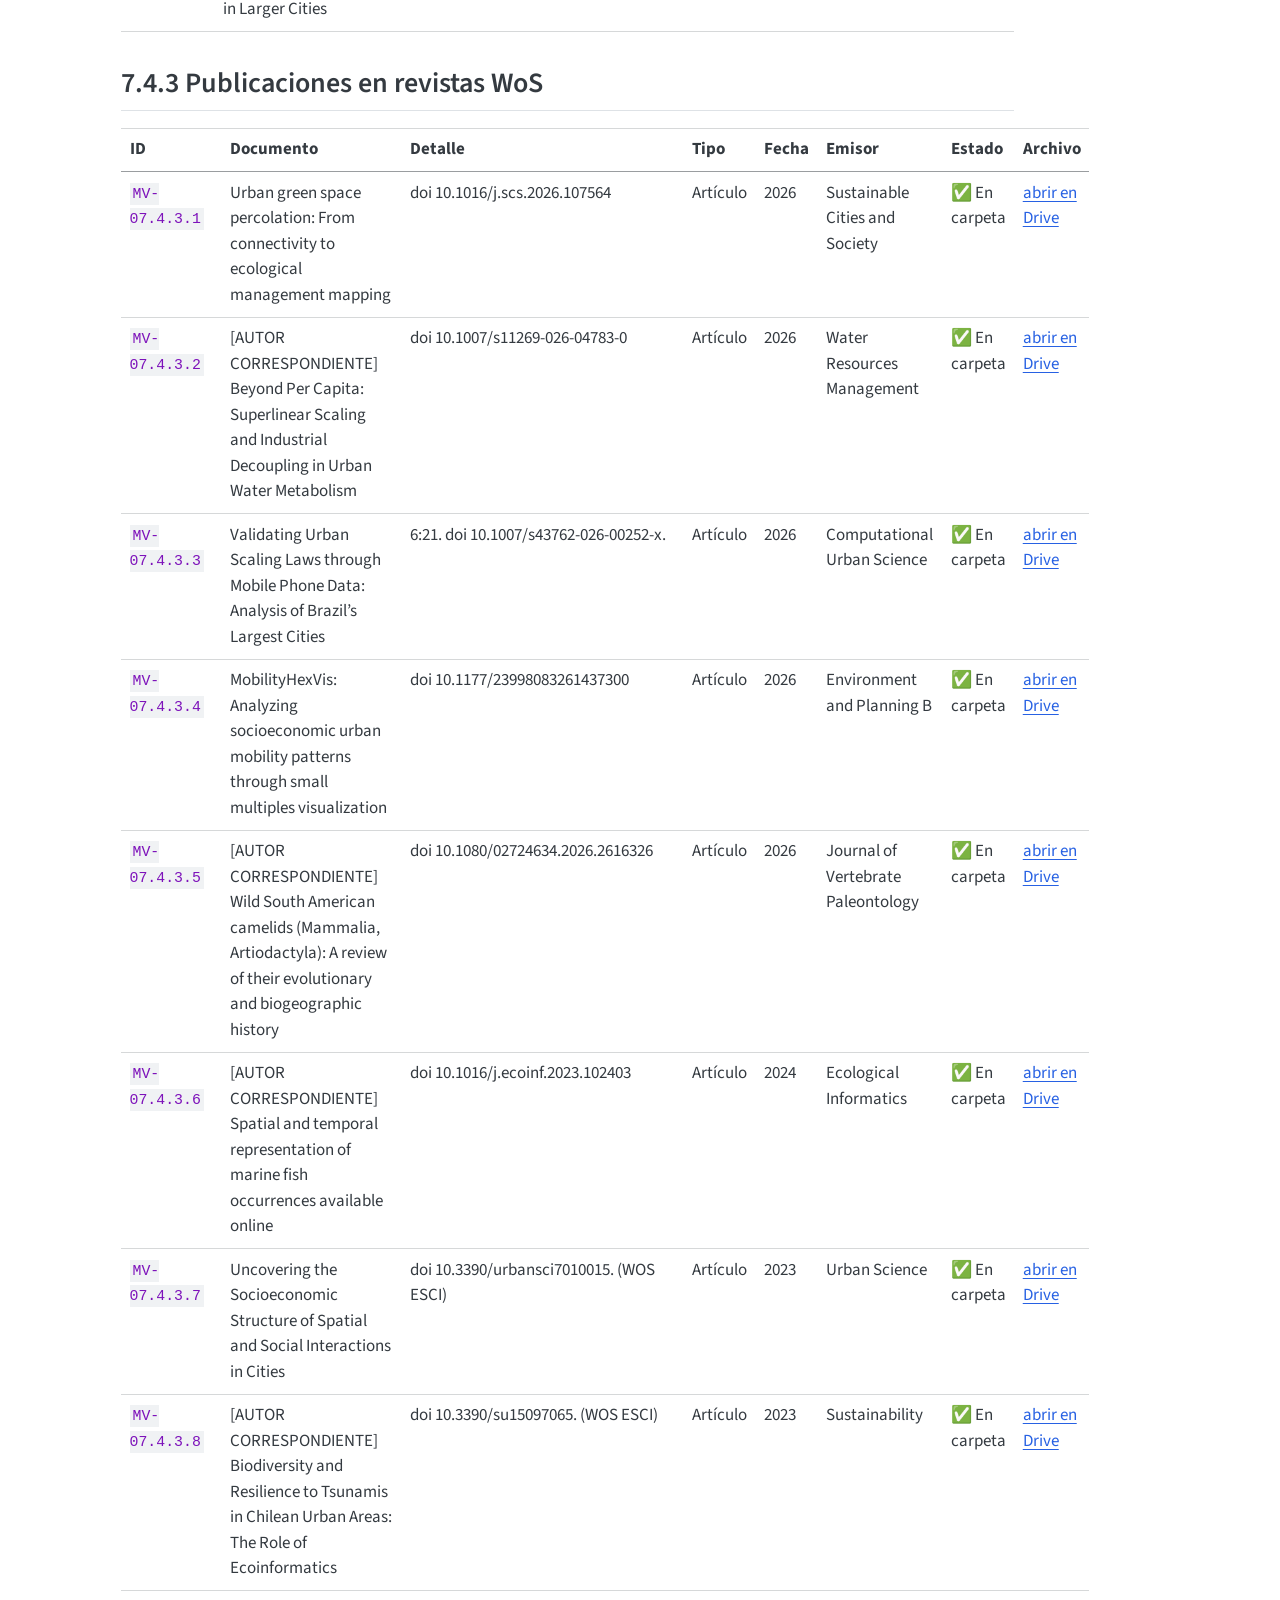
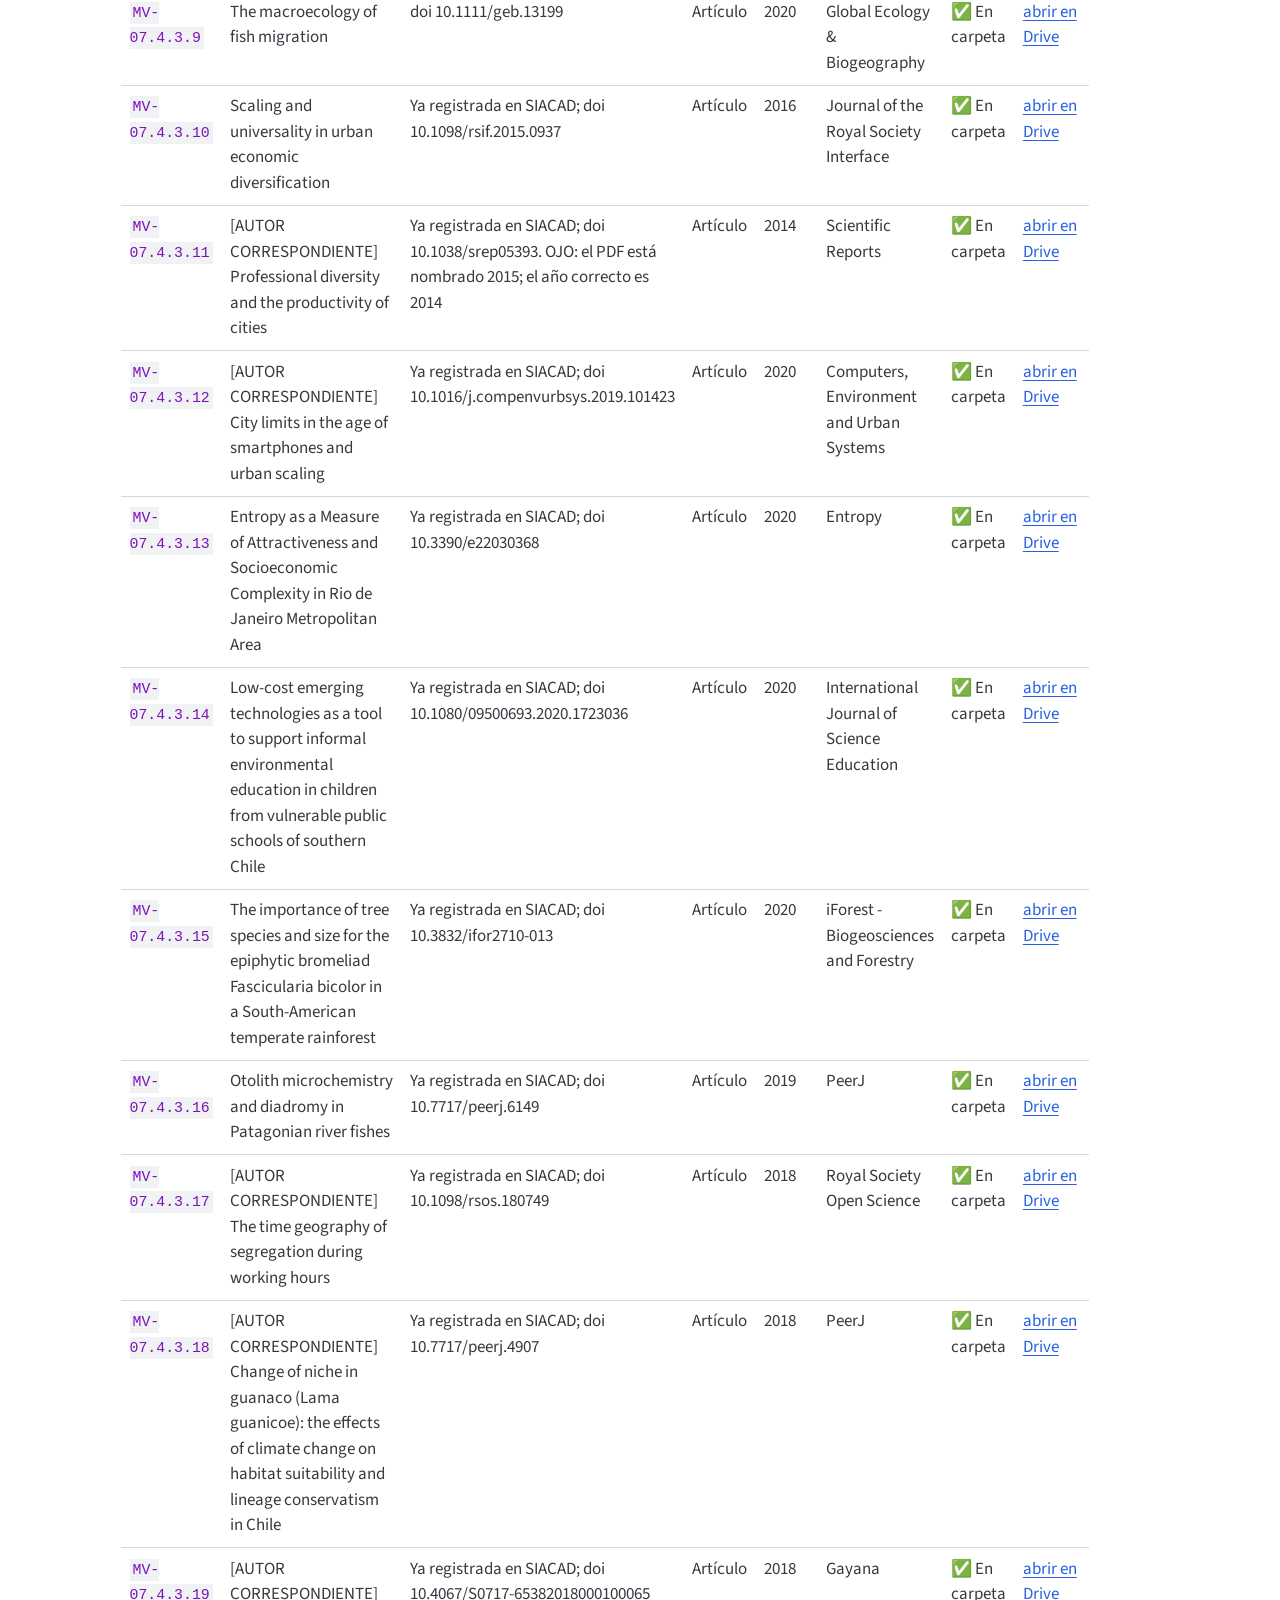
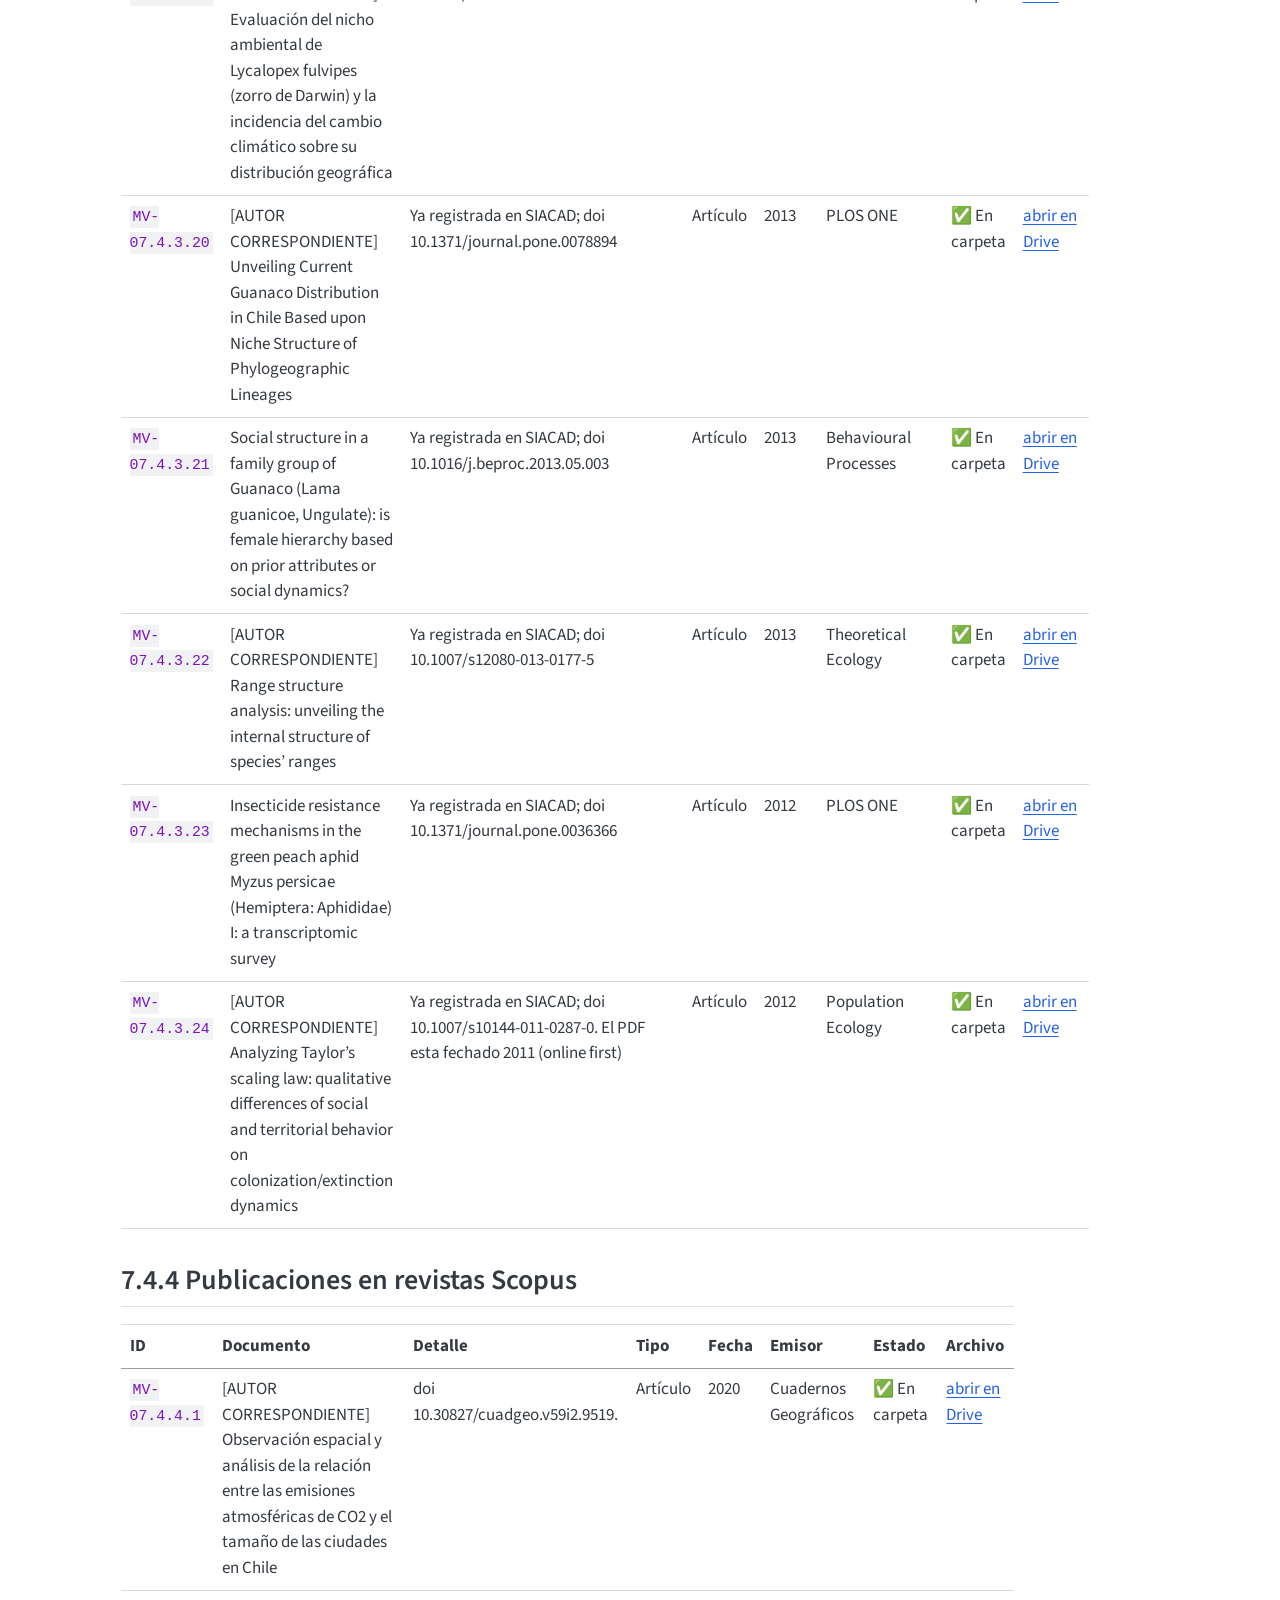
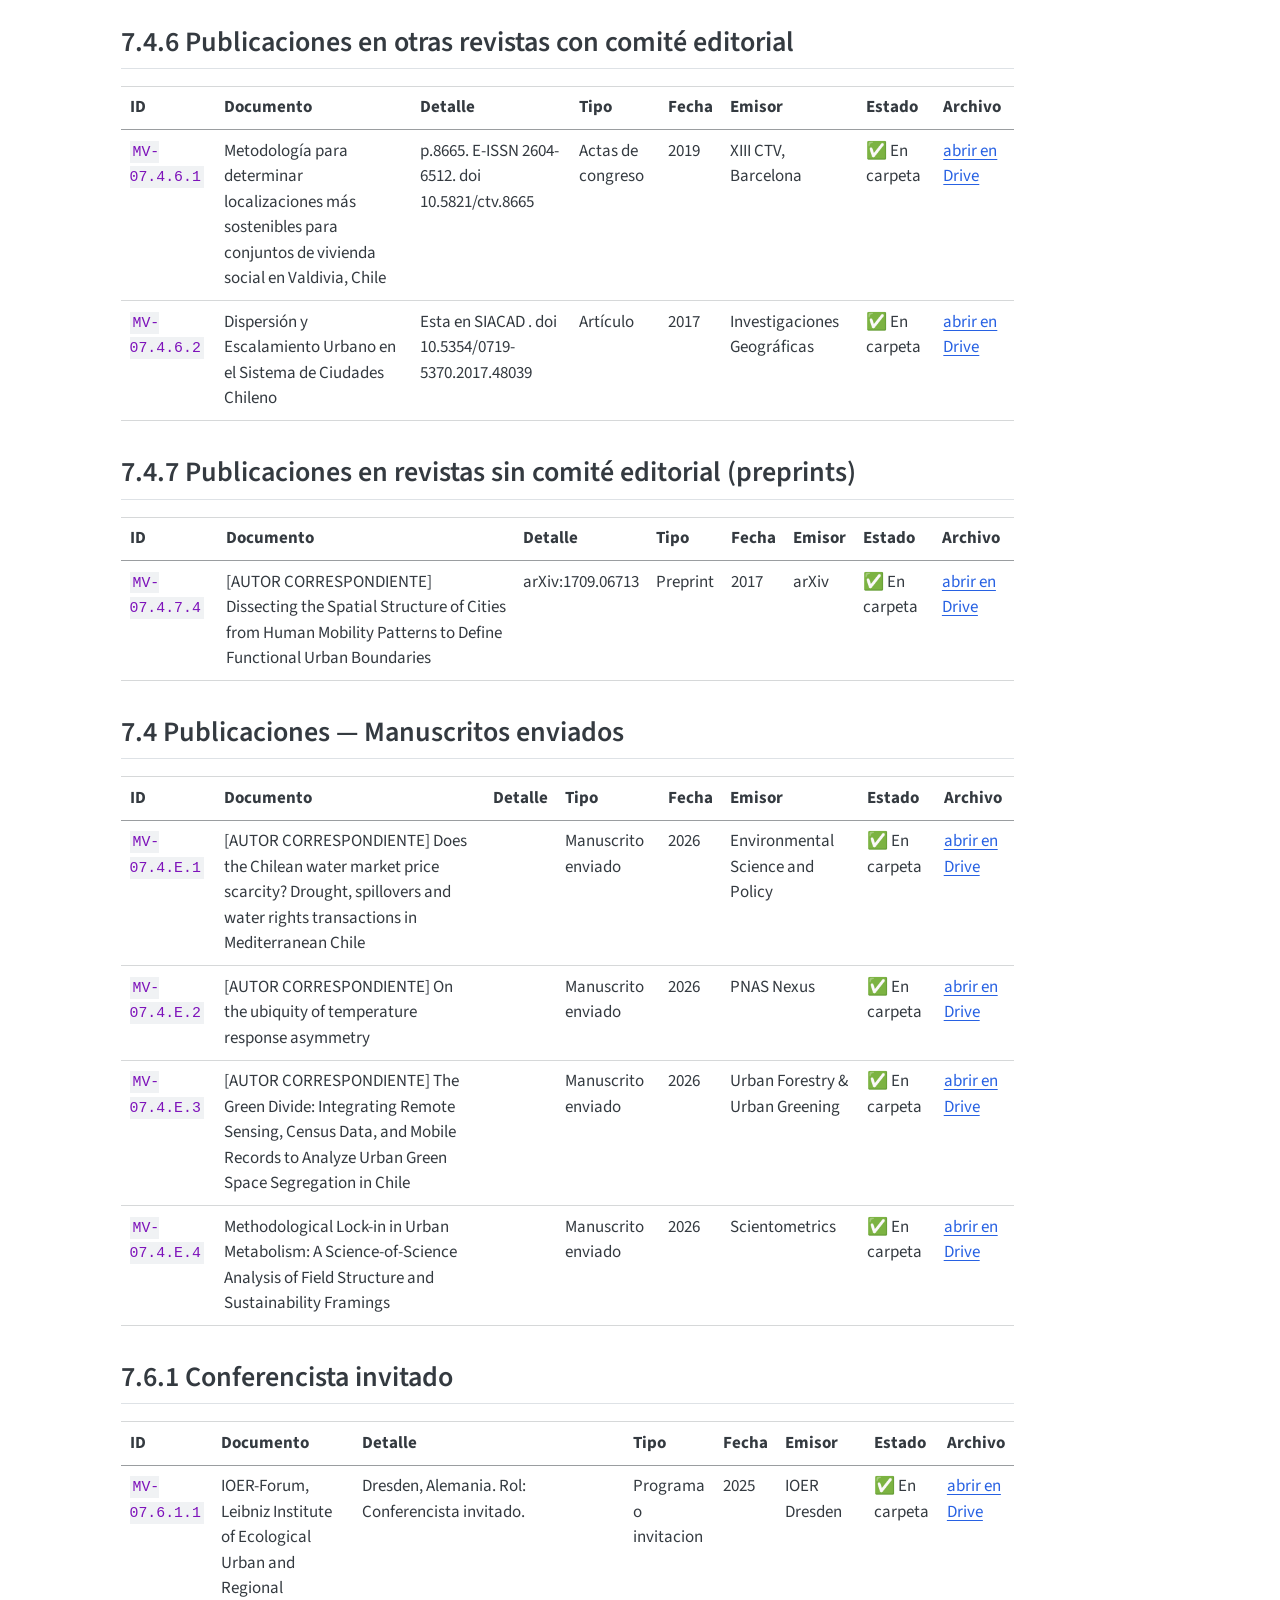
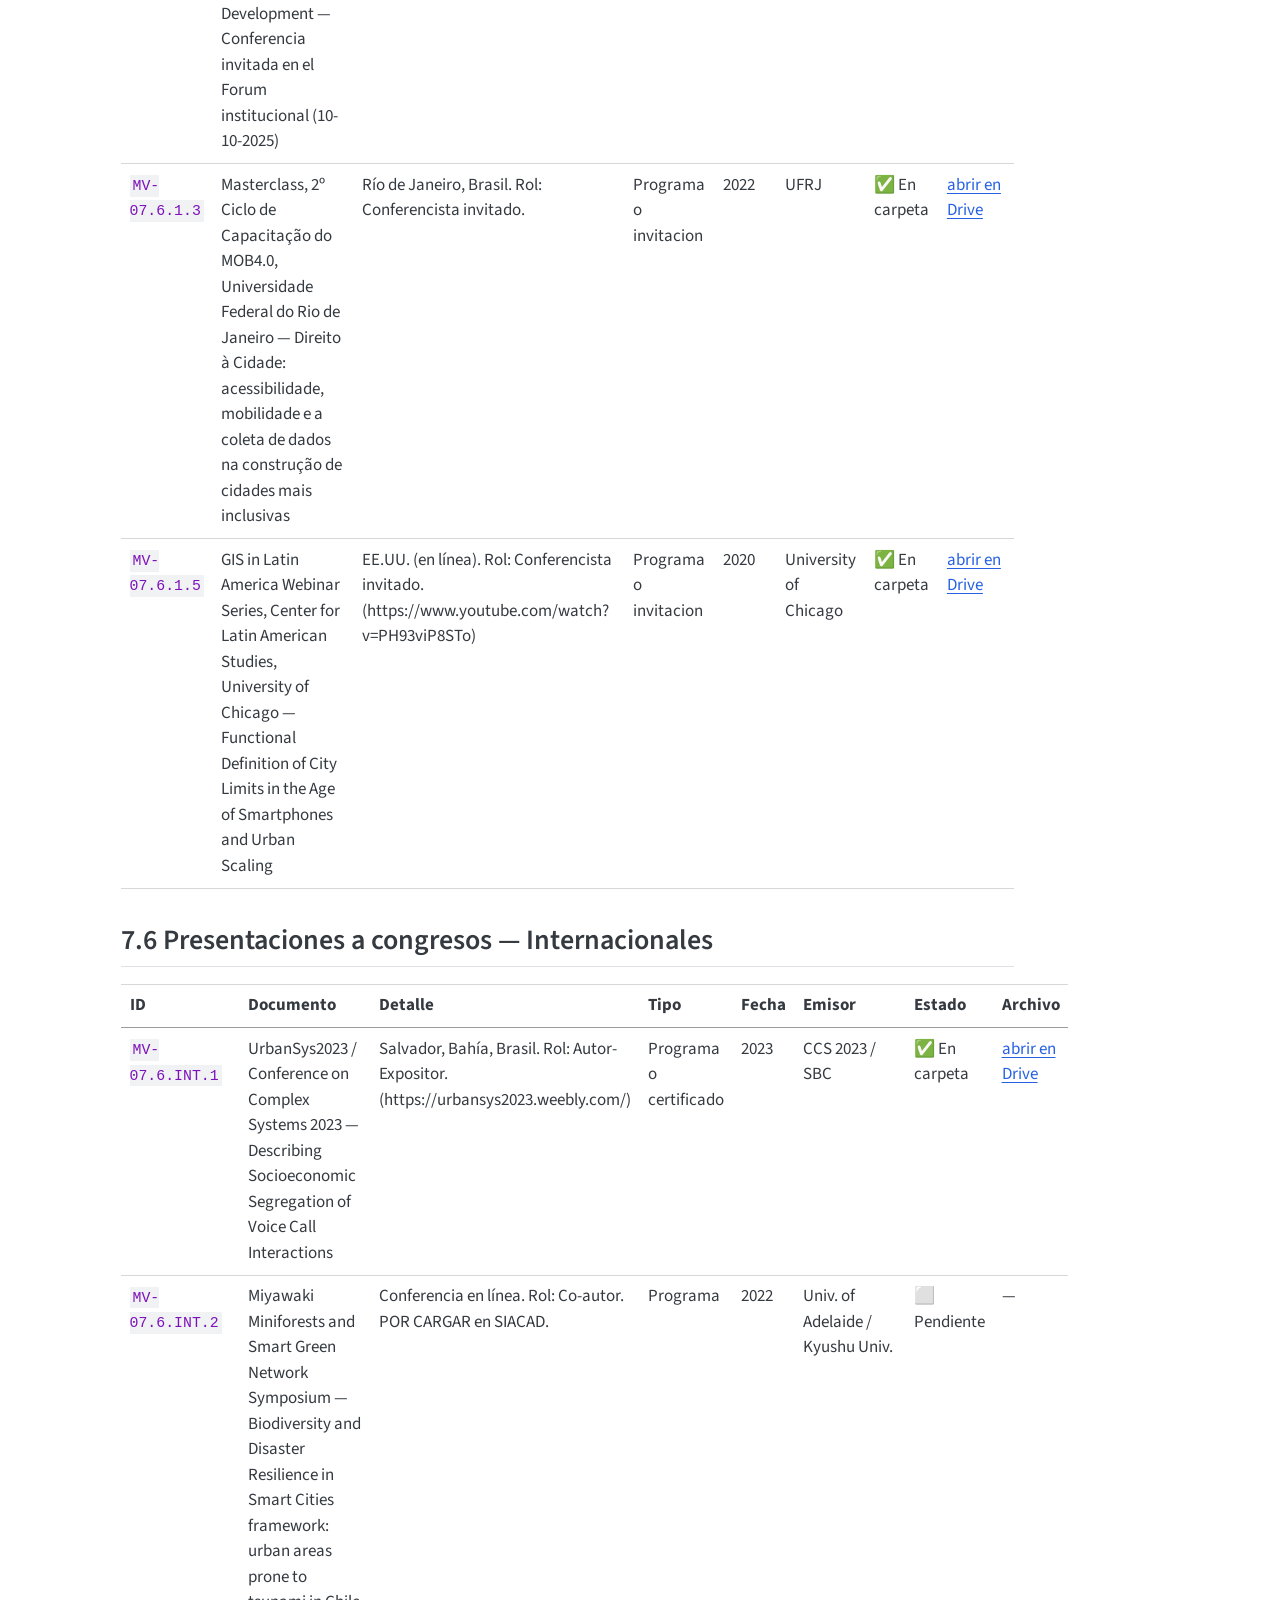
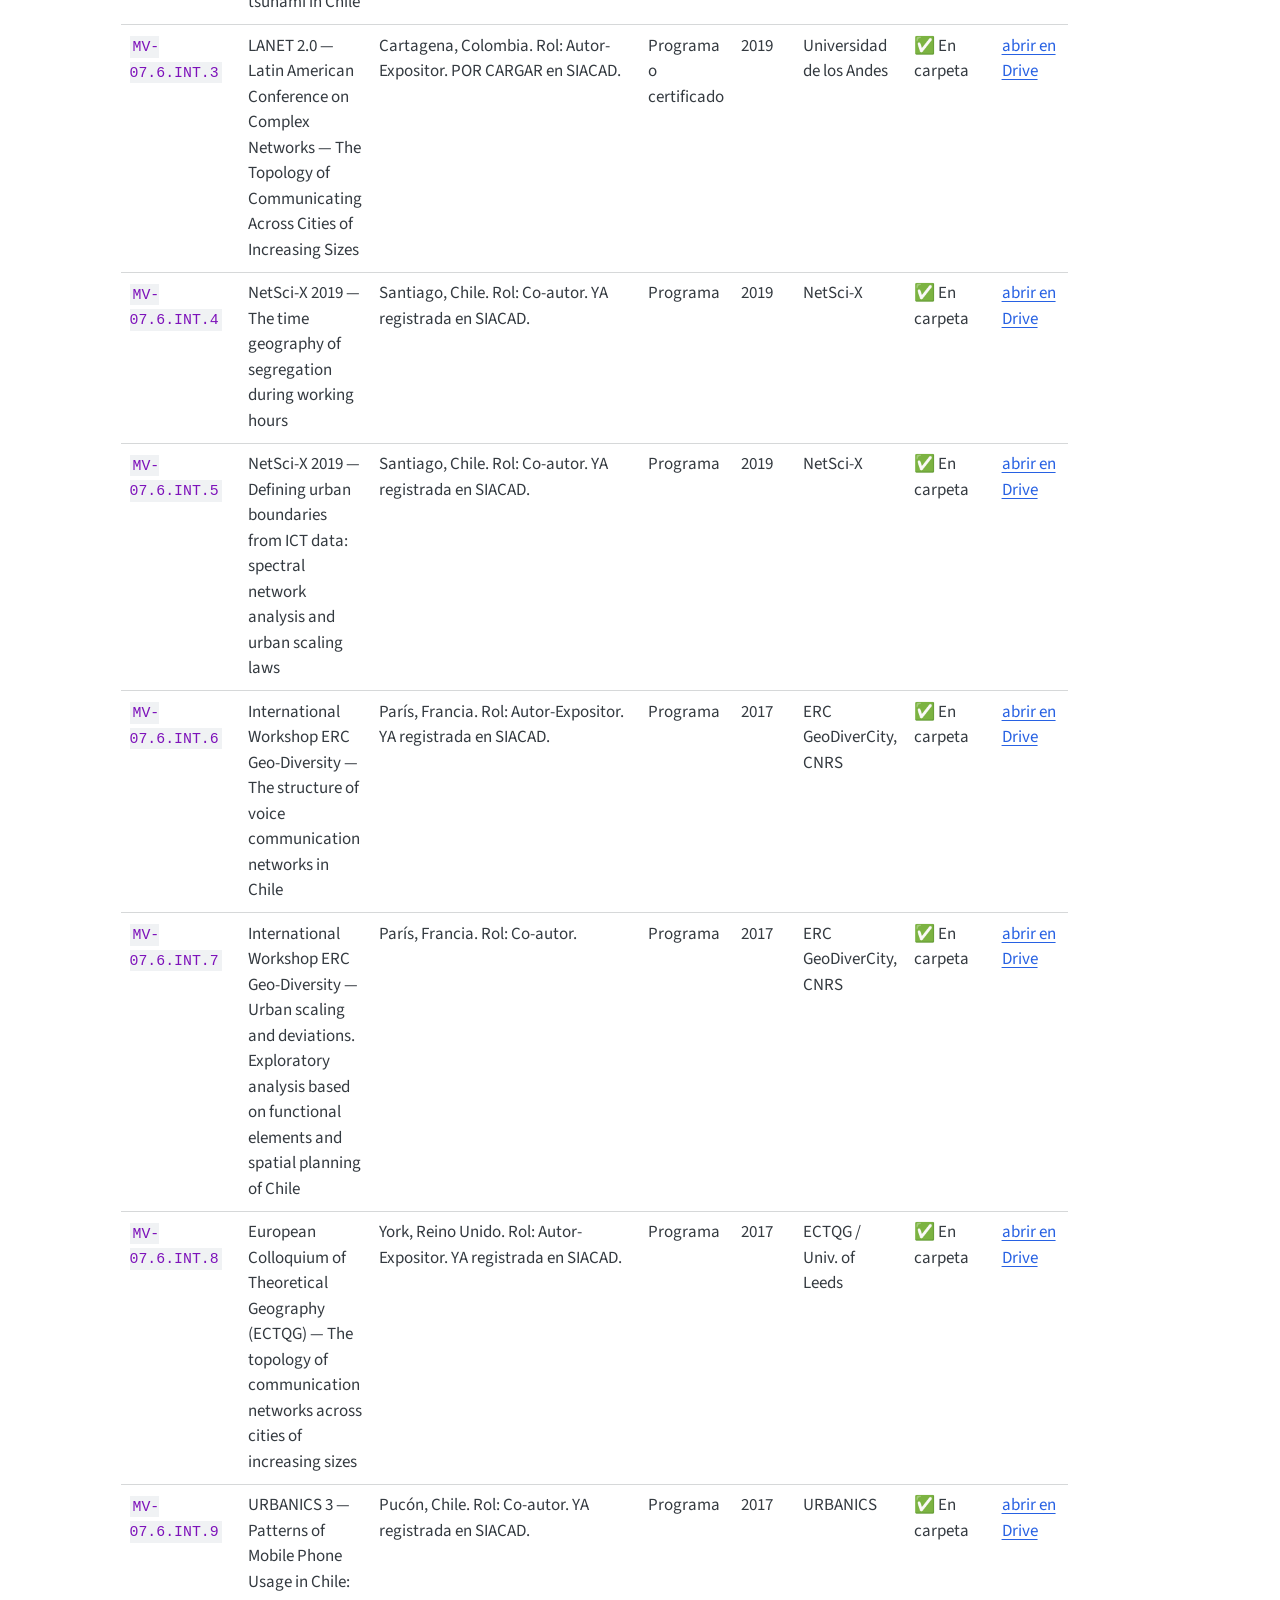
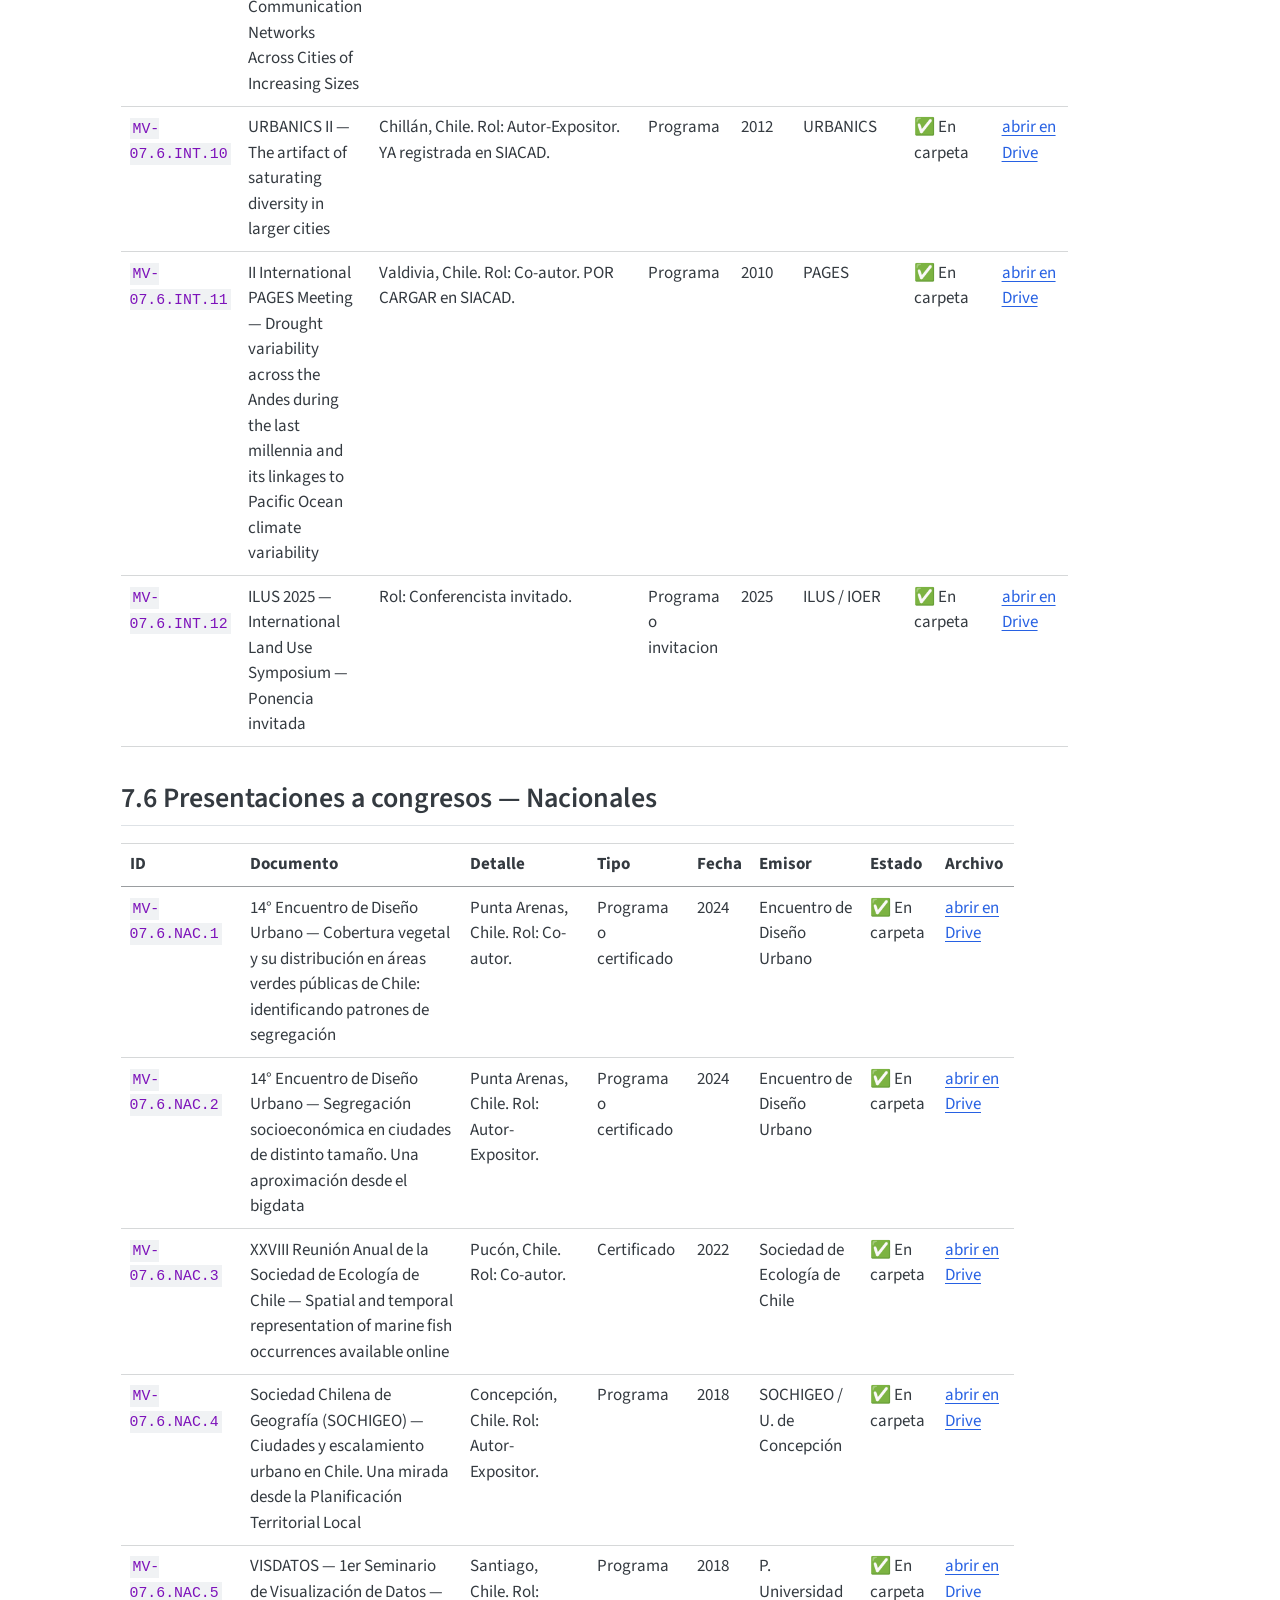
==== commit 58481a84: "foro?" ====
--- a/docs/index.html
+++ b/docs/index.html
@@ -128,7 +128,6 @@
   <li><a href="#presentaciones-a-congresos-internacionales" id="toc-presentaciones-a-congresos-internacionales" class="nav-link" data-scroll-target="#presentaciones-a-congresos-internacionales">7.6 Presentaciones a congresos — Internacionales</a></li>
   <li><a href="#presentaciones-a-congresos-nacionales" id="toc-presentaciones-a-congresos-nacionales" class="nav-link" data-scroll-target="#presentaciones-a-congresos-nacionales">7.6 Presentaciones a congresos — Nacionales</a></li>
   <li><a href="#vinculación-con-el-medio" id="toc-vinculación-con-el-medio" class="nav-link" data-scroll-target="#vinculación-con-el-medio">9. Vinculación con el medio</a></li>
-  <li><a href="#vinculación-con-el-medio-1" id="toc-vinculación-con-el-medio-1" class="nav-link" data-scroll-target="#vinculación-con-el-medio-1">9.3.4. Vinculación con el medio</a></li>
   <li><a href="#gestión-y-compromiso-institucional" id="toc-gestión-y-compromiso-institucional" class="nav-link" data-scroll-target="#gestión-y-compromiso-institucional">10. Gestión y compromiso institucional</a></li>
   <li><a href="#reconocimientos-premios-y-becas" id="toc-reconocimientos-premios-y-becas" class="nav-link" data-scroll-target="#reconocimientos-premios-y-becas">13. Reconocimientos, premios y becas</a></li>
   <li><a href="#actividades-profesionales-relevantes" id="toc-actividades-profesionales-relevantes" class="nav-link" data-scroll-target="#actividades-profesionales-relevantes">15. Actividades profesionales relevantes</a></li>
@@ -1343,45 +1342,6 @@
 <td><a href="https://drive.google.com/file/d/13bgKL5nsriouXtY1liI49OhBgxUNtY1Q/view">abrir en Drive</a></td>
 </tr>
 <tr class="odd">
-<td><code>MV-09.4</code></td>
-<td>Reconocimiento a la Labor de Extensión y Vinculación 2018 — nota de prensa</td>
-<td></td>
-<td>Nota de prensa</td>
-<td>2018</td>
-<td>Universidad Austral de Chile</td>
-<td>✅ En carpeta</td>
-<td><a href="https://drive.google.com/file/d/129KPO-tBzy8Z3v_4cchRGe9cT1_F38yK/view">abrir en Drive</a></td>
-</tr>
-<tr class="even">
-<td><code>MV-09.5</code></td>
-<td>Un Animal Llamado Ciudad Entrevista en revista Qué Pasa</td>
-<td>de Ivan Poduje</td>
-<td>nota</td>
-<td>2014</td>
-<td>Revista Que Pasa</td>
-<td>✅ En carpeta</td>
-<td><a href="https://drive.google.com/file/d/1FPEKqOrsc0pfi5RxJIOjPj8BX7Ylesch/view">abrir en Drive</a></td>
-</tr>
-</tbody>
-</table>
-</section>
-<section id="vinculación-con-el-medio-1" class="level2">
-<h2 class="anchored" data-anchor-id="vinculación-con-el-medio-1">9.3.4. Vinculación con el medio</h2>
-<table class="caption-top table">
-<thead>
-<tr class="header">
-<th>ID</th>
-<th>Documento</th>
-<th>Detalle</th>
-<th>Tipo</th>
-<th>Fecha</th>
-<th>Emisor</th>
-<th>Estado</th>
-<th>Archivo</th>
-</tr>
-</thead>
-<tbody>
-<tr class="odd">
 <td><code>MV-09.3.4</code></td>
 <td>Conferencista invitado charla”FORO CIUDAD</td>
 <td>2019</td>
@@ -1390,6 +1350,26 @@
 <td>cultura</td>
 <td>programa o invitacion</td>
 <td><a href="https://drive.google.com/file/d/Universidad%20Austral%20de%20Chile/view">abrir en Drive</a></td>
+</tr>
+<tr class="even">
+<td><code>MV-09.4</code></td>
+<td>Reconocimiento a la Labor de Extensión y Vinculación 2018 — nota de prensa</td>
+<td></td>
+<td>Nota de prensa</td>
+<td>2018</td>
+<td>Universidad Austral de Chile</td>
+<td>✅ En carpeta</td>
+<td><a href="https://drive.google.com/file/d/129KPO-tBzy8Z3v_4cchRGe9cT1_F38yK/view">abrir en Drive</a></td>
+</tr>
+<tr class="odd">
+<td><code>MV-09.5</code></td>
+<td>Un Animal Llamado Ciudad Entrevista en revista Qué Pasa</td>
+<td>de Ivan Poduje</td>
+<td>nota</td>
+<td>2014</td>
+<td>Revista Que Pasa</td>
+<td>✅ En carpeta</td>
+<td><a href="https://drive.google.com/file/d/1FPEKqOrsc0pfi5RxJIOjPj8BX7Ylesch/view">abrir en Drive</a></td>
 </tr>
 </tbody>
 </table>
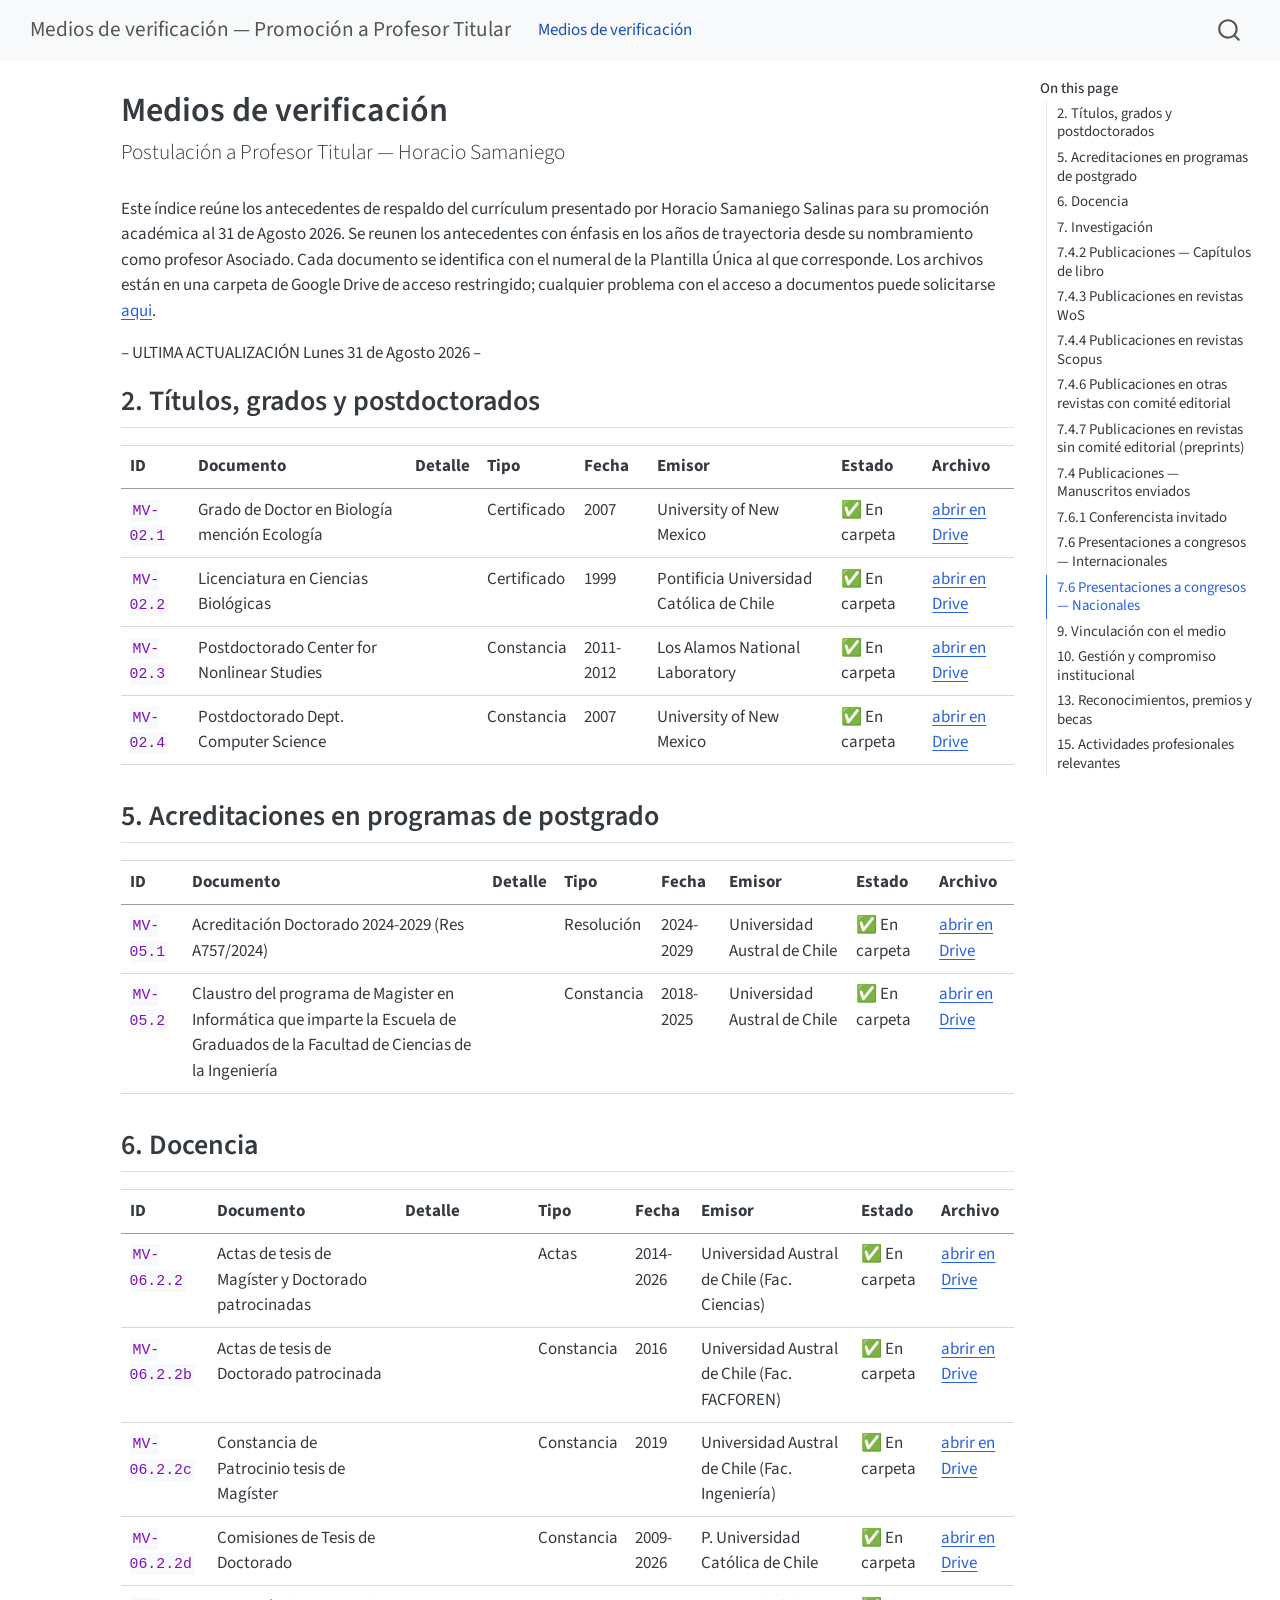
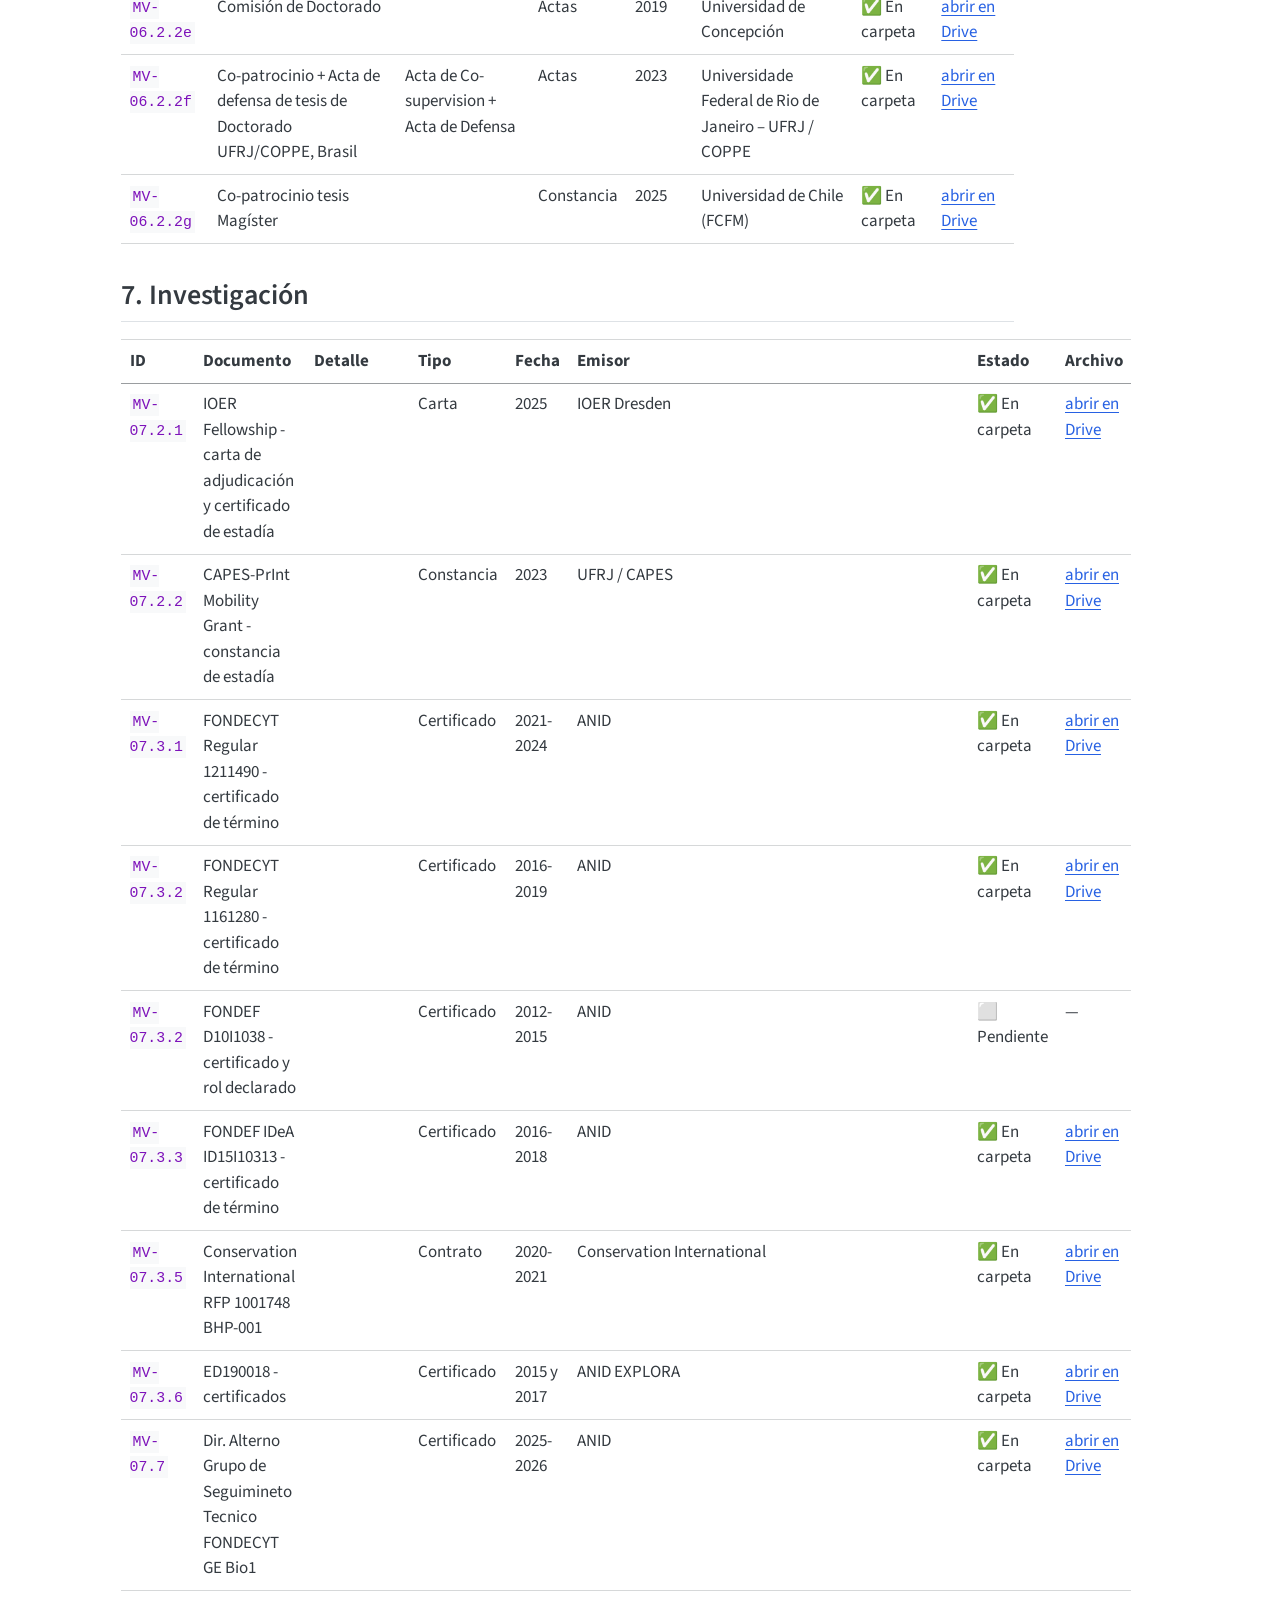
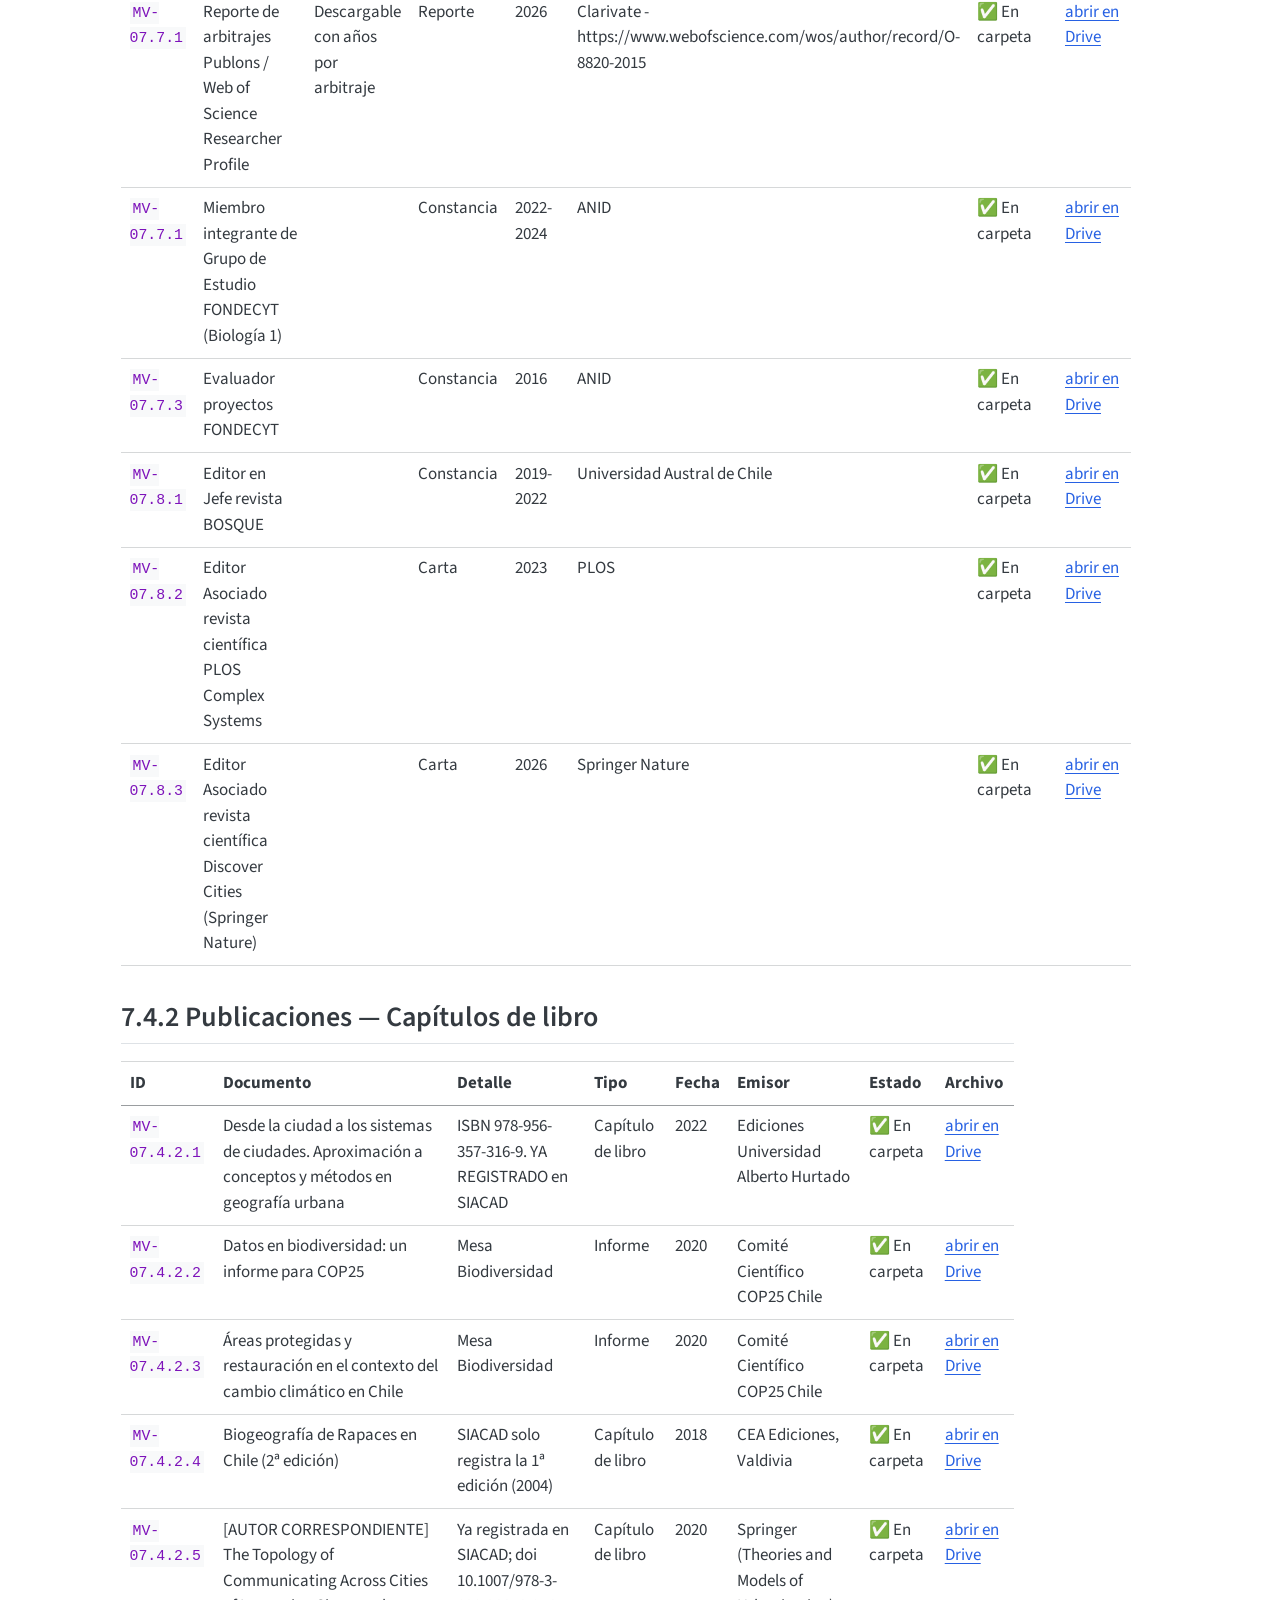
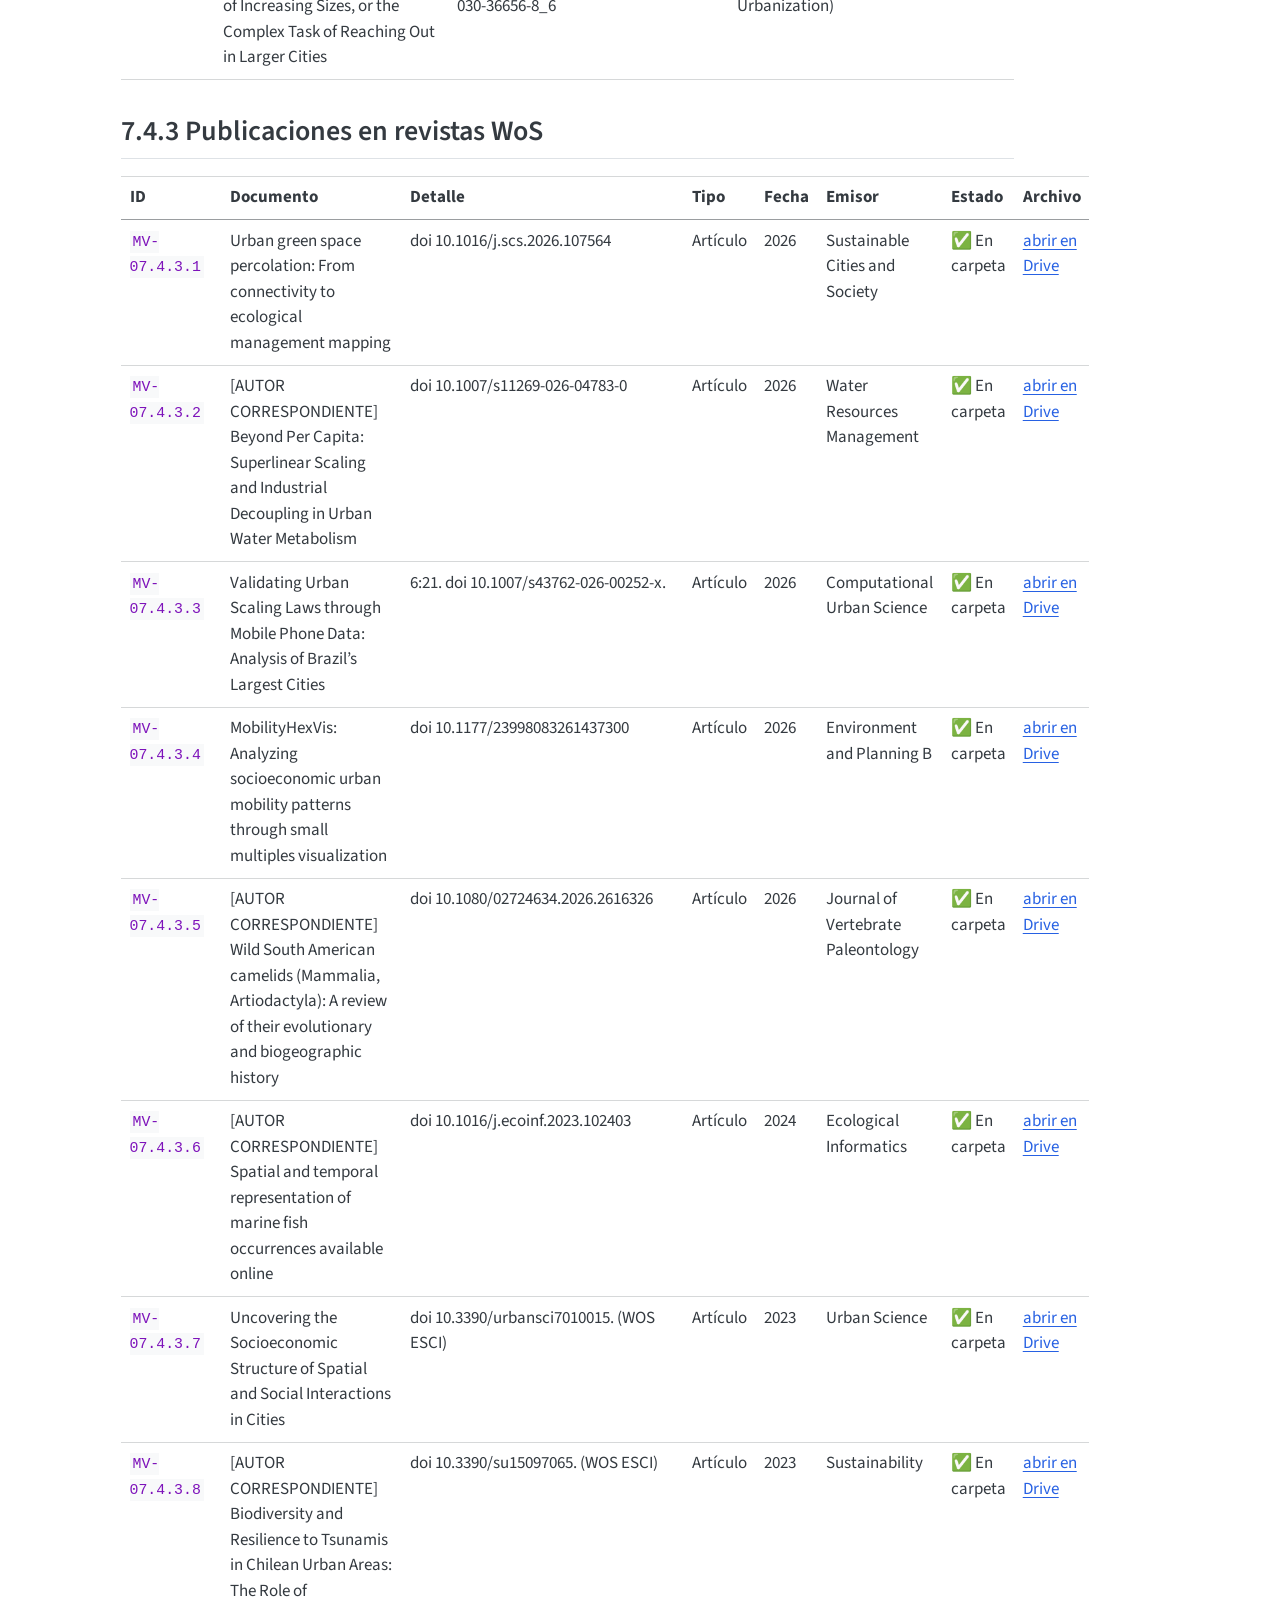
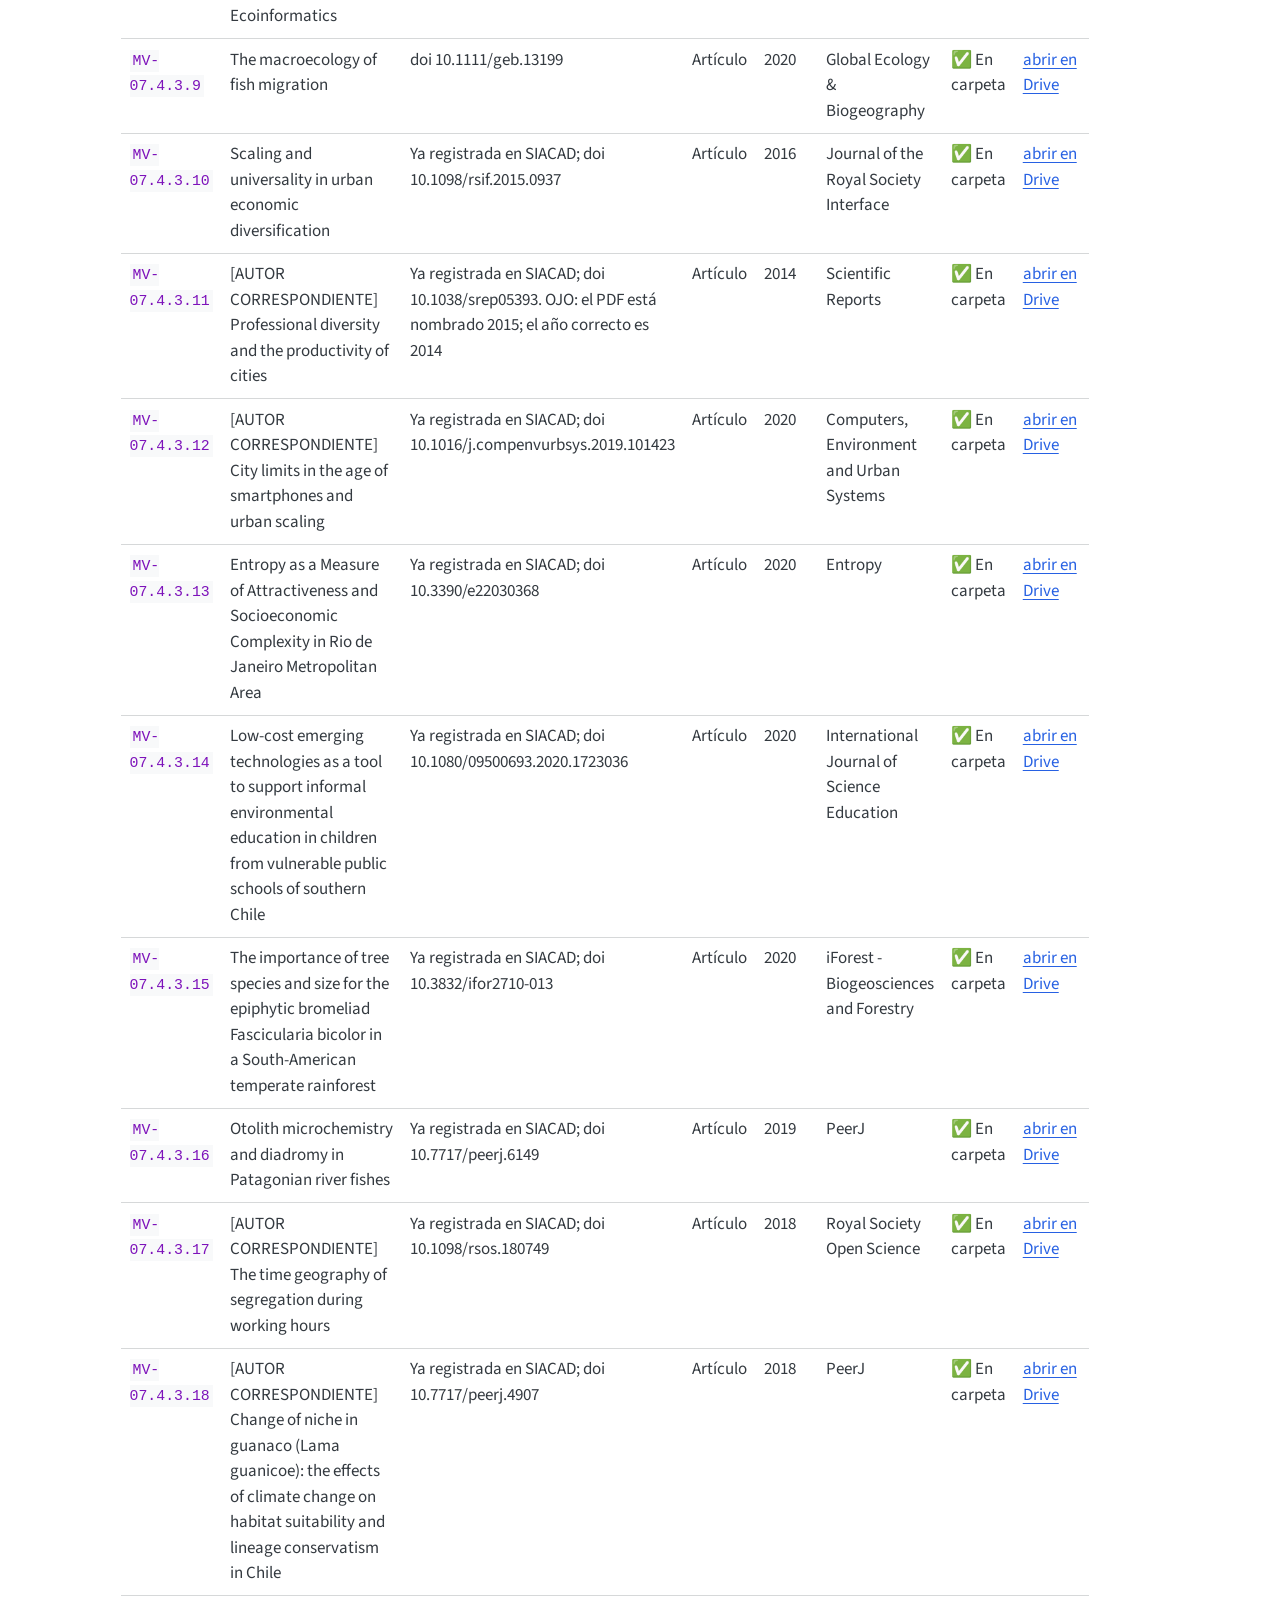
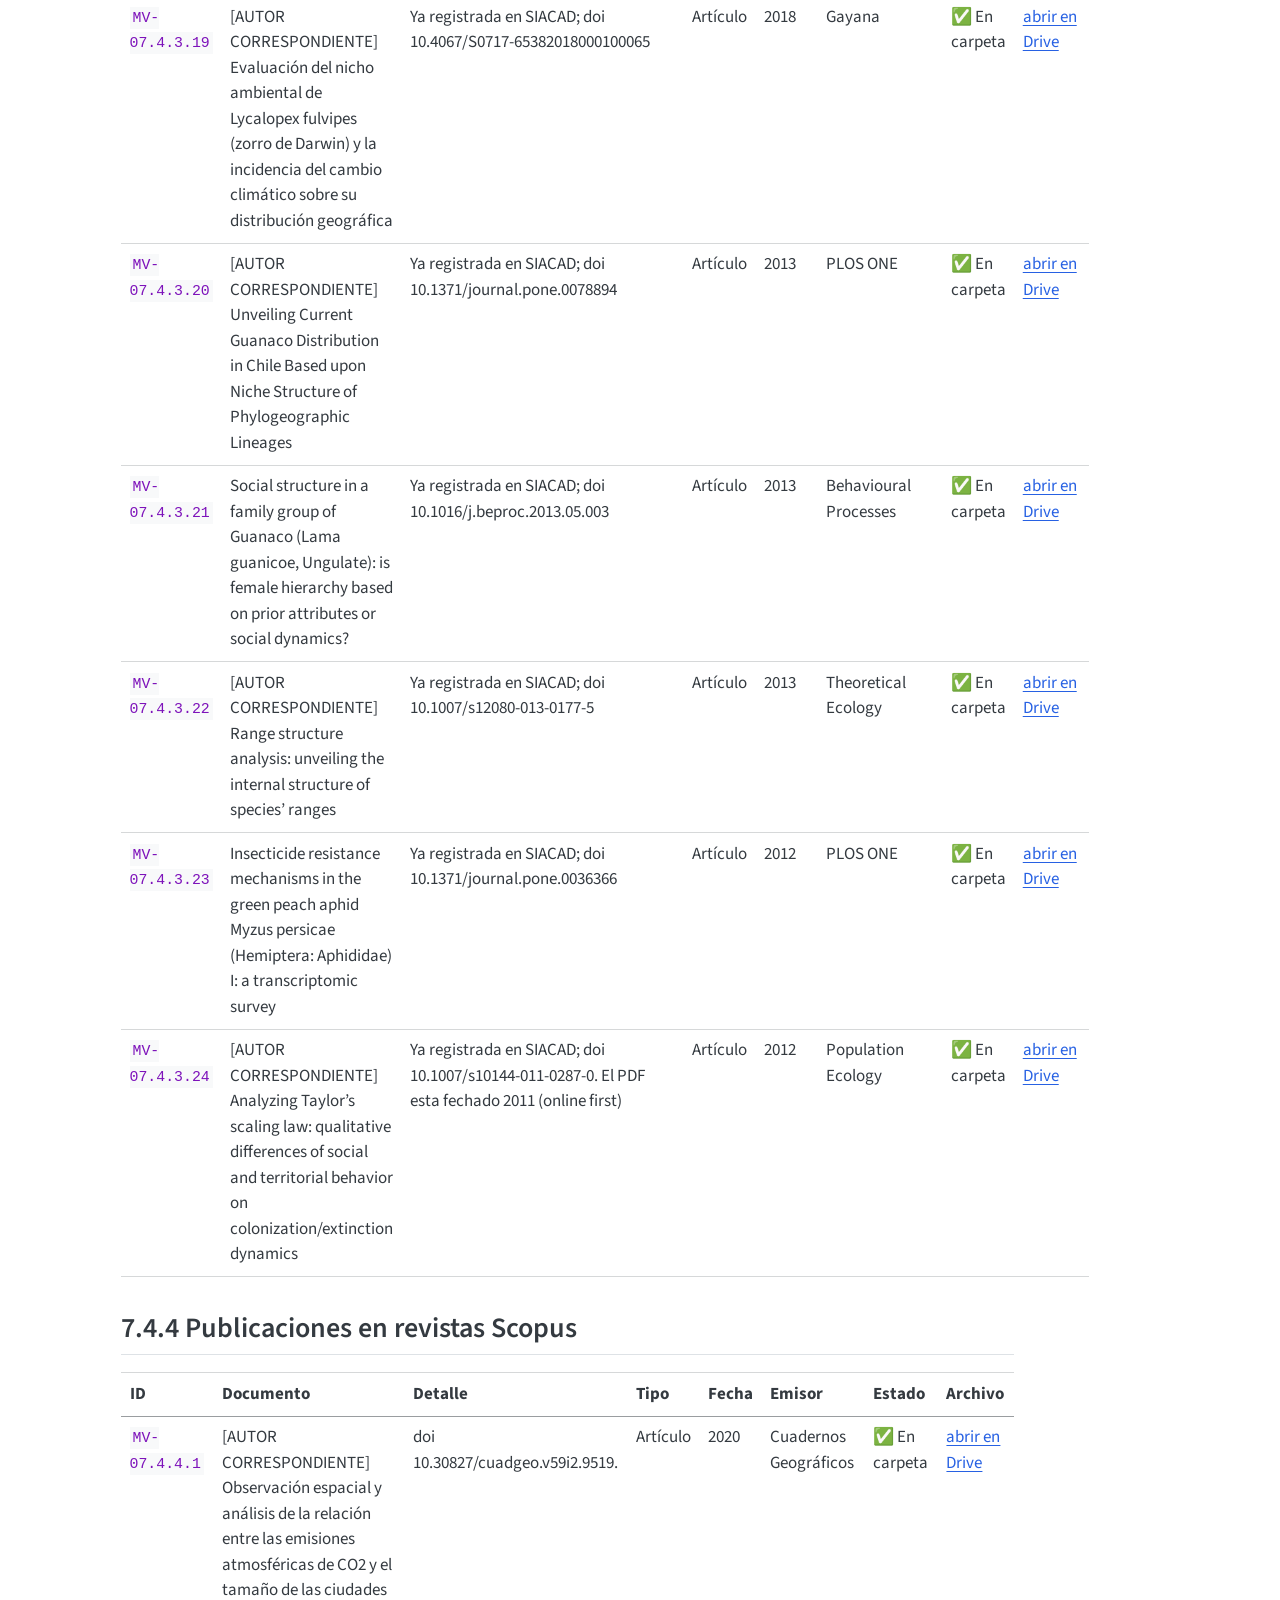
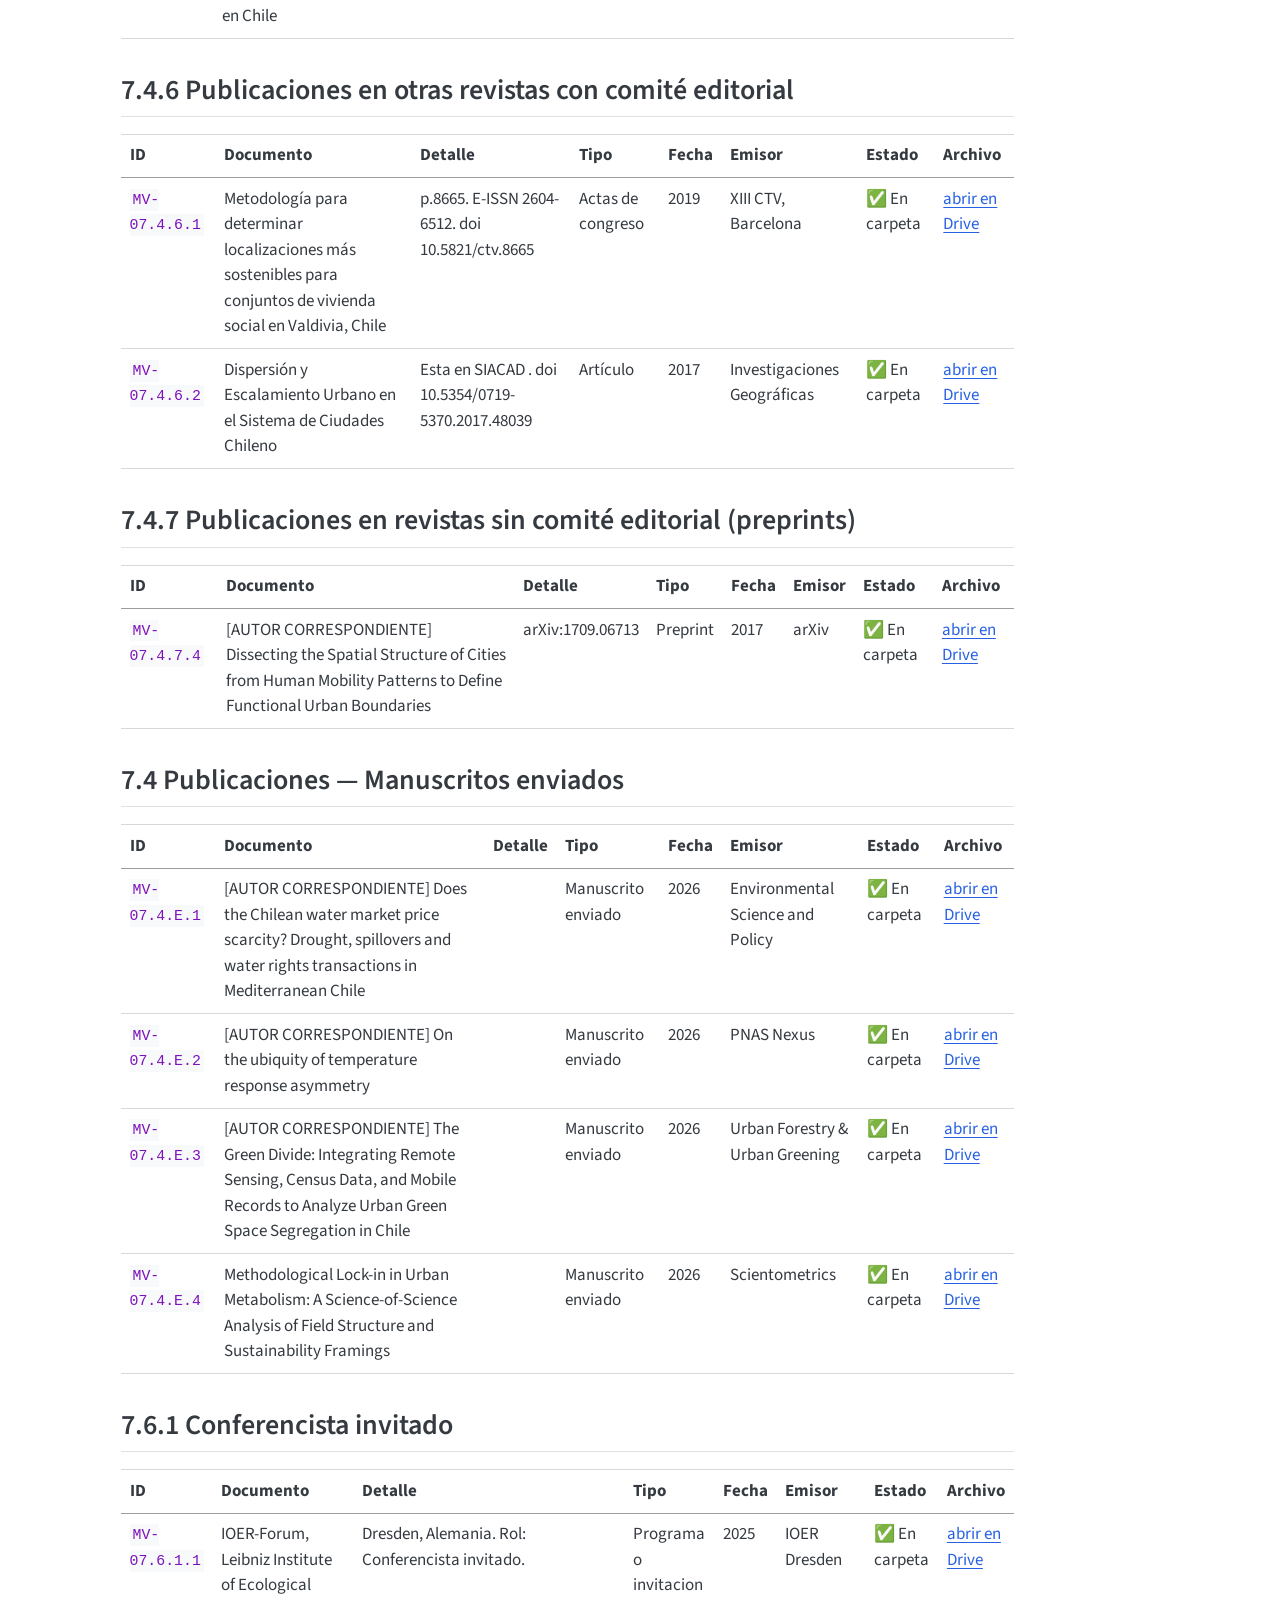
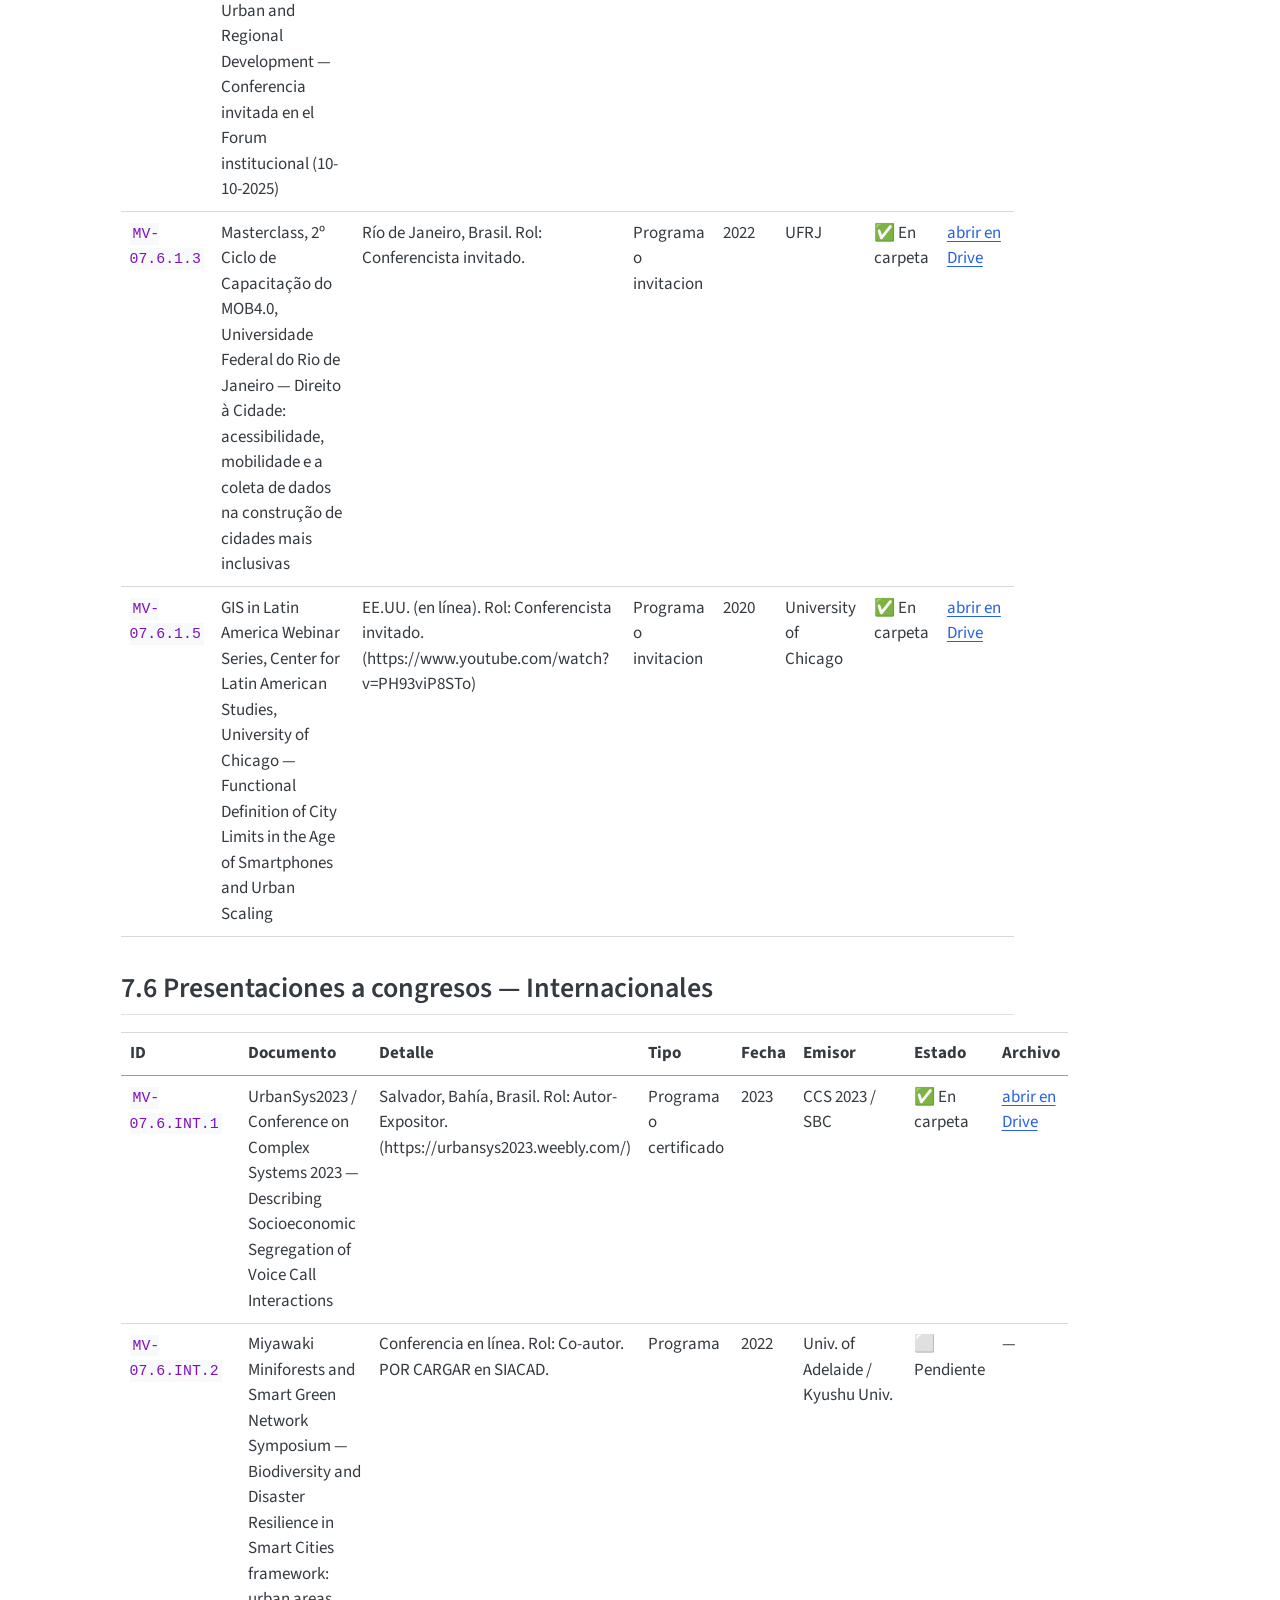
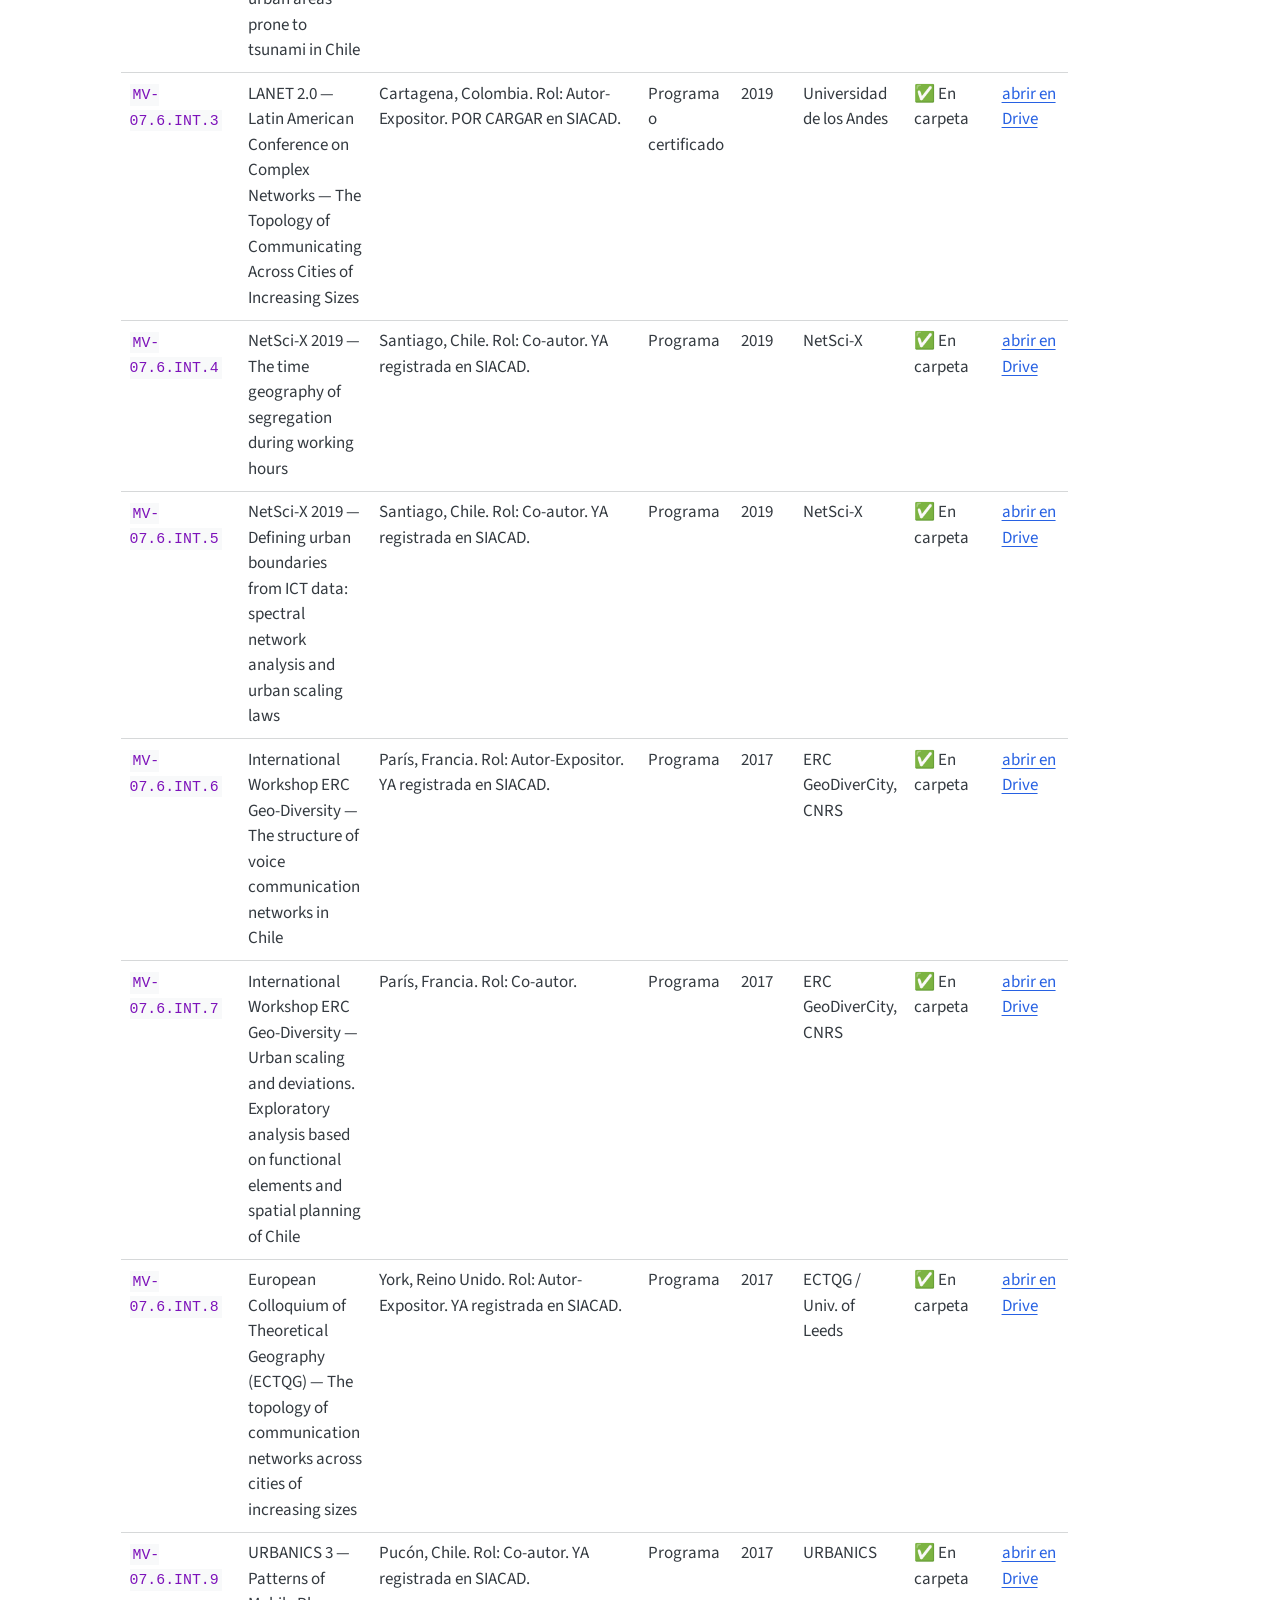
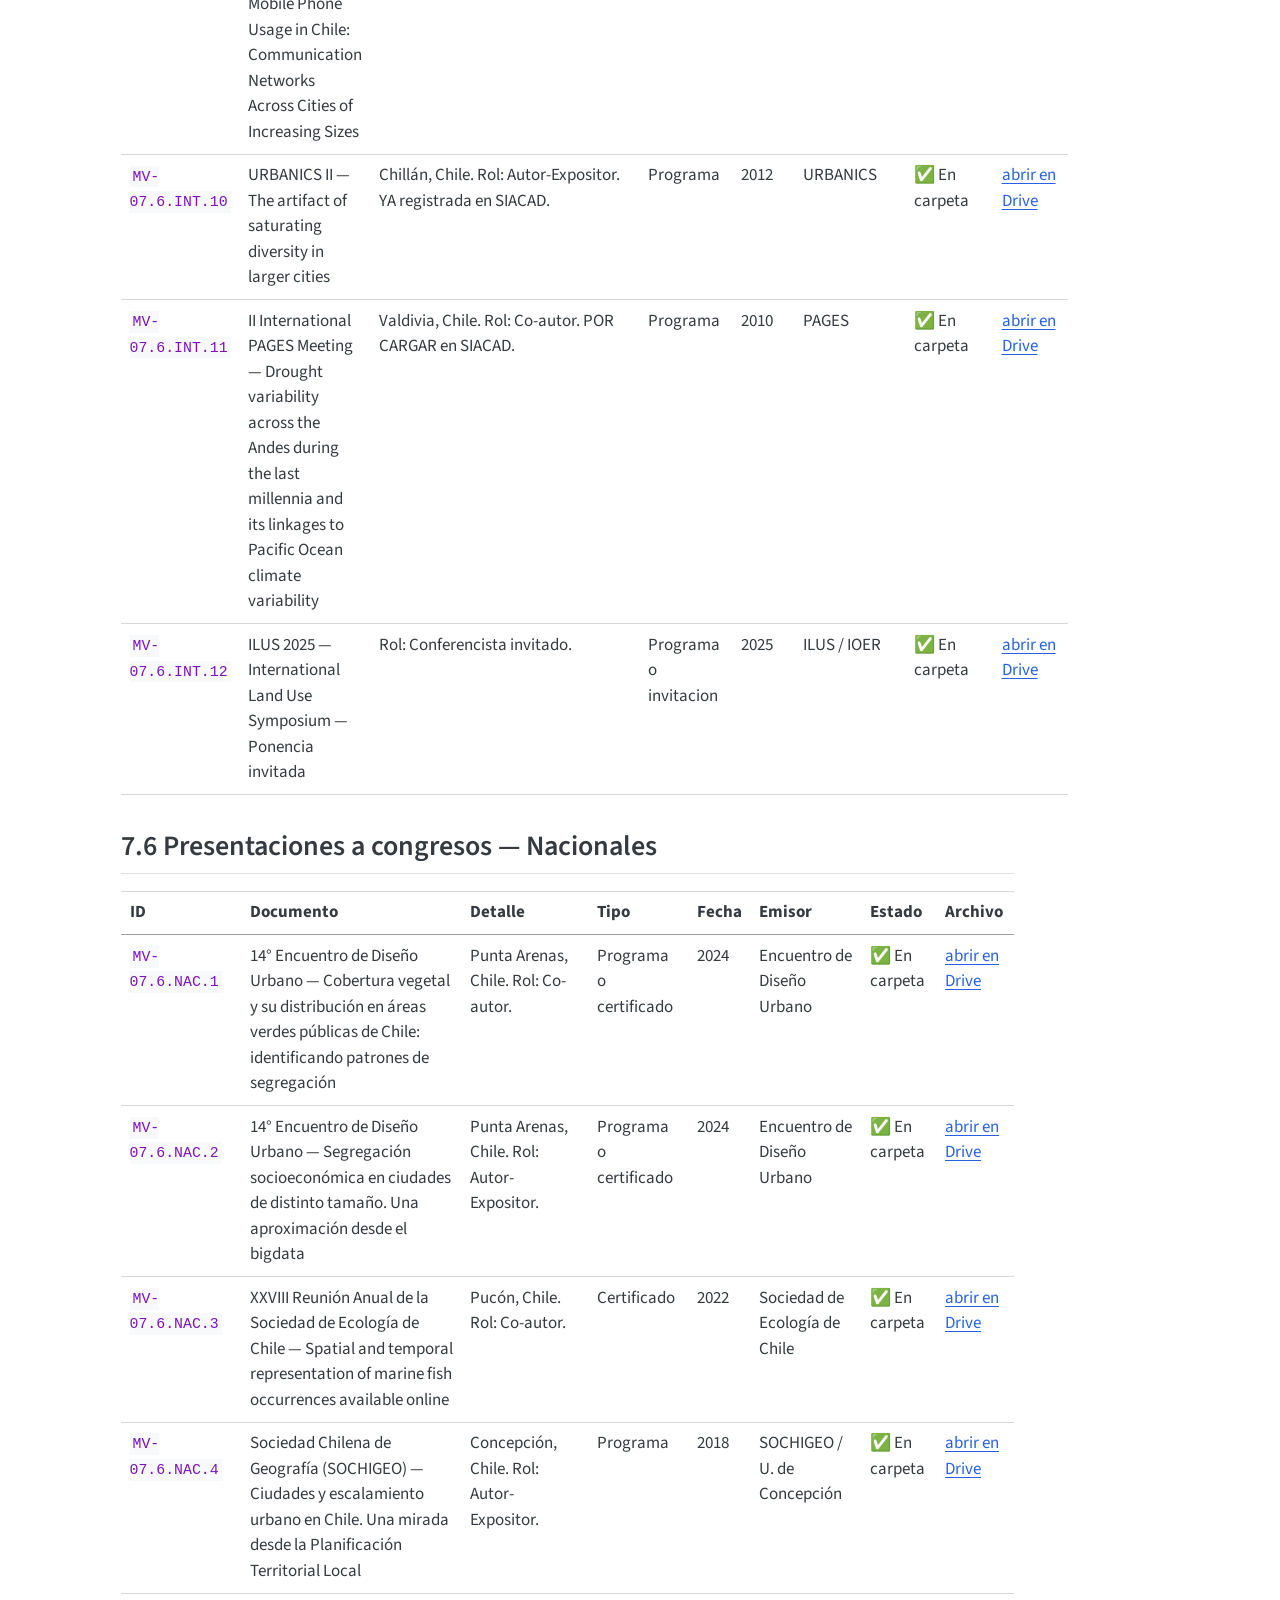
==== commit 80d10e21: "adding acreditacion" ====
--- a/docs/index.html
+++ b/docs/index.html
@@ -2,23 +2,17 @@
 <html xmlns="http://www.w3.org/1999/xhtml" lang="en" xml:lang="en"><head>
 
 <meta charset="utf-8">
-<meta name="generator" content="quarto-1.10.18">
+<meta name="generator" content="quarto-1.7.23">
 
 <meta name="viewport" content="width=device-width, initial-scale=1.0, user-scalable=yes">
 
 
 <title>Medios de verificación – Medios de verificación — Promoción a Profesor Titular</title>
 <style>
-/* Default styles provided by pandoc.
-** See https://pandoc.org/MANUAL.html#variables-for-html for config info.
-*/
+code{white-space: pre-wrap;}
 span.smallcaps{font-variant: small-caps;}
-div.columns{display: flex; gap: 1.5em;}
-div.column{flex: auto;}
-@media screen {
-div.columns{gap: min(4vw, 1.5em);}
-div.column{overflow-x: auto;}
-}
+div.columns{display: flex; gap: min(4vw, 1.5em);}
+div.column{flex: auto; overflow-x: auto;}
 div.hanging-indent{margin-left: 1.5em; text-indent: -1.5em;}
 ul.task-list{list-style: none;}
 ul.task-list li input[type="checkbox"] {
@@ -42,10 +36,10 @@
 <script src="site_libs/quarto-html/tippy.umd.min.js"></script>
 <script src="site_libs/quarto-html/anchor.min.js"></script>
 <link href="site_libs/quarto-html/tippy.css" rel="stylesheet">
-<link href="site_libs/quarto-html/quarto-syntax-highlighting-64a204ab8560d761af7679ceaba22944.css" rel="stylesheet" id="quarto-text-highlighting-styles">
+<link href="site_libs/quarto-html/quarto-syntax-highlighting-226bd0f977fa82dfae4534cac220d79a.css" rel="stylesheet" id="quarto-text-highlighting-styles">
 <script src="site_libs/bootstrap/bootstrap.min.js"></script>
 <link href="site_libs/bootstrap/bootstrap-icons.css" rel="stylesheet">
-<link href="site_libs/bootstrap/bootstrap-ba3969b84043a3cd9aceb31d320737d4.min.css" rel="stylesheet" append-hash="true" id="quarto-bootstrap" data-mode="light">
+<link href="site_libs/bootstrap/bootstrap-de593279efb98ae36c3247afbc967b97.min.css" rel="stylesheet" append-hash="true" id="quarto-bootstrap" data-mode="light">
 <script id="quarto-search-options" type="application/json">{
   "location": "navbar",
   "copy-button": false,
@@ -157,7 +151,8 @@
 </header>
 
 
-<p>Este índice reúne los antecedentes de respaldo del currículum presentado por Horacio Samaniego Salinas para su promoción académica. Se reunen los antecedentes con énfasis en los años de trayectoria desde su nombramiento como profesor Asociado. Cada documento se identifica con el numeral de la Plantilla Única al que corresponde. Los archivos están en una carpeta de Google Drive de acceso restringido; cualquier problema con el acceso a documentos puede solicitarse <a href="mailto:horaciosamaniego@uach.cl">aqui</a>.</p>
+<p>Este índice reúne los antecedentes de respaldo del currículum presentado por Horacio Samaniego Salinas para su promoción académica al 31 de Agosto 2026. Se reunen los antecedentes con énfasis en los años de trayectoria desde su nombramiento como profesor Asociado. Cada documento se identifica con el numeral de la Plantilla Única al que corresponde. Los archivos están en una carpeta de Google Drive de acceso restringido; cualquier problema con el acceso a documentos puede solicitarse <a href="mailto:horaciosamaniego@uach.cl">aqui</a>.</p>
+<p>– ULTIMA ACTUALIZACIÓN Lunes 31 de Agosto 2026 –</p>
 <section id="títulos-grados-y-postdoctorados" class="level2">
 <h2 class="anchored" data-anchor-id="títulos-grados-y-postdoctorados">2. Títulos, grados y postdoctorados</h2>
 <table class="caption-top table">
@@ -235,13 +230,13 @@
 <tbody>
 <tr class="odd">
 <td><code>MV-05.1</code></td>
-<td>Acreditación claustro Doctorado 2024-2029</td>
+<td>Acreditación Doctorado 2024-2029 (Res A757/2024)</td>
 <td></td>
 <td>Resolución</td>
-<td>2024-05-13</td>
+<td>2024-2029</td>
 <td>Universidad Austral de Chile</td>
-<td>⬜ Pendiente</td>
-<td>—</td>
+<td>✅ En carpeta</td>
+<td><a href="https://drive.google.com/file/d/1AZLUb40pw1benlHPby3zUrrsWCLP08w5/view">abrir en Drive</a></td>
 </tr>
 <tr class="even">
 <td><code>MV-05.2</code></td>
@@ -1343,13 +1338,13 @@
 </tr>
 <tr class="odd">
 <td><code>MV-09.3.4</code></td>
-<td>Conferencista invitado charla”FORO CIUDAD</td>
+<td>Conferencista invitado charla “FORO CIUDAD Centro de Extensión UACh — Hablemos de planificación identidad cultura educación y calidad de vida”</td>
+<td>Valdivia, Chile. Rol: Conferencista invitado.</td>
+<td>Programa</td>
 <td>2019</td>
-<td>Centro de Extensión UACh — Hablemos de planificación</td>
-<td>identidad</td>
-<td>cultura</td>
-<td>programa o invitacion</td>
-<td><a href="https://drive.google.com/file/d/Universidad%20Austral%20de%20Chile/view">abrir en Drive</a></td>
+<td>Universidad Austral de Chile</td>
+<td>✅ En carpeta</td>
+<td><a href="https://drive.google.com/file/d/1vA4F7WqgayrfUC3ZVk8mMVXgF8T-oRqo/view">abrir en Drive</a></td>
 </tr>
 <tr class="even">
 <td><code>MV-09.4</code></td>
@@ -1596,14 +1591,13 @@
       e.clearSelection();
     }
     const getTextToCopy = function(trigger) {
-      const outerScaffold = trigger.parentElement.cloneNode(true);
-      const codeEl = outerScaffold.querySelector('code');
-      for (const childEl of codeEl.children) {
-        if (isCodeAnnotation(childEl)) {
-          childEl.remove();
+        const codeEl = trigger.previousElementSibling.cloneNode(true);
+        for (const childEl of codeEl.children) {
+          if (isCodeAnnotation(childEl)) {
+            childEl.remove();
+          }
         }
-      }
-      return codeEl.innerText;
+        return codeEl.innerText;
     }
     const clipboard = new window.ClipboardJS('.code-copy-button:not([data-in-quarto-modal])', {
       text: getTextToCopy
--- a/docs/site_libs/quarto-html/quarto-syntax-highlighting-226bd0f977fa82dfae4534cac220d79a.css
+++ b/docs/site_libs/quarto-html/quarto-syntax-highlighting-226bd0f977fa82dfae4534cac220d79a.css
@@ -0,0 +1,236 @@
+/* quarto syntax highlight colors */
+:root {
+  --quarto-hl-ot-color: #003B4F;
+  --quarto-hl-at-color: #657422;
+  --quarto-hl-ss-color: #20794D;
+  --quarto-hl-an-color: #5E5E5E;
+  --quarto-hl-fu-color: #4758AB;
+  --quarto-hl-st-color: #20794D;
+  --quarto-hl-cf-color: #003B4F;
+  --quarto-hl-op-color: #5E5E5E;
+  --quarto-hl-er-color: #AD0000;
+  --quarto-hl-bn-color: #AD0000;
+  --quarto-hl-al-color: #AD0000;
+  --quarto-hl-va-color: #111111;
+  --quarto-hl-bu-color: inherit;
+  --quarto-hl-ex-color: inherit;
+  --quarto-hl-pp-color: #AD0000;
+  --quarto-hl-in-color: #5E5E5E;
+  --quarto-hl-vs-color: #20794D;
+  --quarto-hl-wa-color: #5E5E5E;
+  --quarto-hl-do-color: #5E5E5E;
+  --quarto-hl-im-color: #00769E;
+  --quarto-hl-ch-color: #20794D;
+  --quarto-hl-dt-color: #AD0000;
+  --quarto-hl-fl-color: #AD0000;
+  --quarto-hl-co-color: #5E5E5E;
+  --quarto-hl-cv-color: #5E5E5E;
+  --quarto-hl-cn-color: #8f5902;
+  --quarto-hl-sc-color: #5E5E5E;
+  --quarto-hl-dv-color: #AD0000;
+  --quarto-hl-kw-color: #003B4F;
+}
+
+/* other quarto variables */
+:root {
+  --quarto-font-monospace: SFMono-Regular, Menlo, Monaco, Consolas, "Liberation Mono", "Courier New", monospace;
+}
+
+/* syntax highlight based on Pandoc's rules */
+pre > code.sourceCode > span {
+  color: #003B4F;
+}
+
+code.sourceCode > span {
+  color: #003B4F;
+}
+
+div.sourceCode,
+div.sourceCode pre.sourceCode {
+  color: #003B4F;
+}
+
+/* Normal */
+code span {
+  color: #003B4F;
+}
+
+/* Alert */
+code span.al {
+  color: #AD0000;
+  font-style: inherit;
+}
+
+/* Annotation */
+code span.an {
+  color: #5E5E5E;
+  font-style: inherit;
+}
+
+/* Attribute */
+code span.at {
+  color: #657422;
+  font-style: inherit;
+}
+
+/* BaseN */
+code span.bn {
+  color: #AD0000;
+  font-style: inherit;
+}
+
+/* BuiltIn */
+code span.bu {
+  font-style: inherit;
+}
+
+/* ControlFlow */
+code span.cf {
+  color: #003B4F;
+  font-weight: bold;
+  font-style: inherit;
+}
+
+/* Char */
+code span.ch {
+  color: #20794D;
+  font-style: inherit;
+}
+
+/* Constant */
+code span.cn {
+  color: #8f5902;
+  font-style: inherit;
+}
+
+/* Comment */
+code span.co {
+  color: #5E5E5E;
+  font-style: inherit;
+}
+
+/* CommentVar */
+code span.cv {
+  color: #5E5E5E;
+  font-style: italic;
+}
+
+/* Documentation */
+code span.do {
+  color: #5E5E5E;
+  font-style: italic;
+}
+
+/* DataType */
+code span.dt {
+  color: #AD0000;
+  font-style: inherit;
+}
+
+/* DecVal */
+code span.dv {
+  color: #AD0000;
+  font-style: inherit;
+}
+
+/* Error */
+code span.er {
+  color: #AD0000;
+  font-style: inherit;
+}
+
+/* Extension */
+code span.ex {
+  font-style: inherit;
+}
+
+/* Float */
+code span.fl {
+  color: #AD0000;
+  font-style: inherit;
+}
+
+/* Function */
+code span.fu {
+  color: #4758AB;
+  font-style: inherit;
+}
+
+/* Import */
+code span.im {
+  color: #00769E;
+  font-style: inherit;
+}
+
+/* Information */
+code span.in {
+  color: #5E5E5E;
+  font-style: inherit;
+}
+
+/* Keyword */
+code span.kw {
+  color: #003B4F;
+  font-weight: bold;
+  font-style: inherit;
+}
+
+/* Operator */
+code span.op {
+  color: #5E5E5E;
+  font-style: inherit;
+}
+
+/* Other */
+code span.ot {
+  color: #003B4F;
+  font-style: inherit;
+}
+
+/* Preprocessor */
+code span.pp {
+  color: #AD0000;
+  font-style: inherit;
+}
+
+/* SpecialChar */
+code span.sc {
+  color: #5E5E5E;
+  font-style: inherit;
+}
+
+/* SpecialString */
+code span.ss {
+  color: #20794D;
+  font-style: inherit;
+}
+
+/* String */
+code span.st {
+  color: #20794D;
+  font-style: inherit;
+}
+
+/* Variable */
+code span.va {
+  color: #111111;
+  font-style: inherit;
+}
+
+/* VerbatimString */
+code span.vs {
+  color: #20794D;
+  font-style: inherit;
+}
+
+/* Warning */
+code span.wa {
+  color: #5E5E5E;
+  font-style: italic;
+}
+
+.prevent-inlining {
+  content: "</";
+}
+
+/*# sourceMappingURL=da1a1148ea3b26c99ee2fa22f91bb681.css.map */
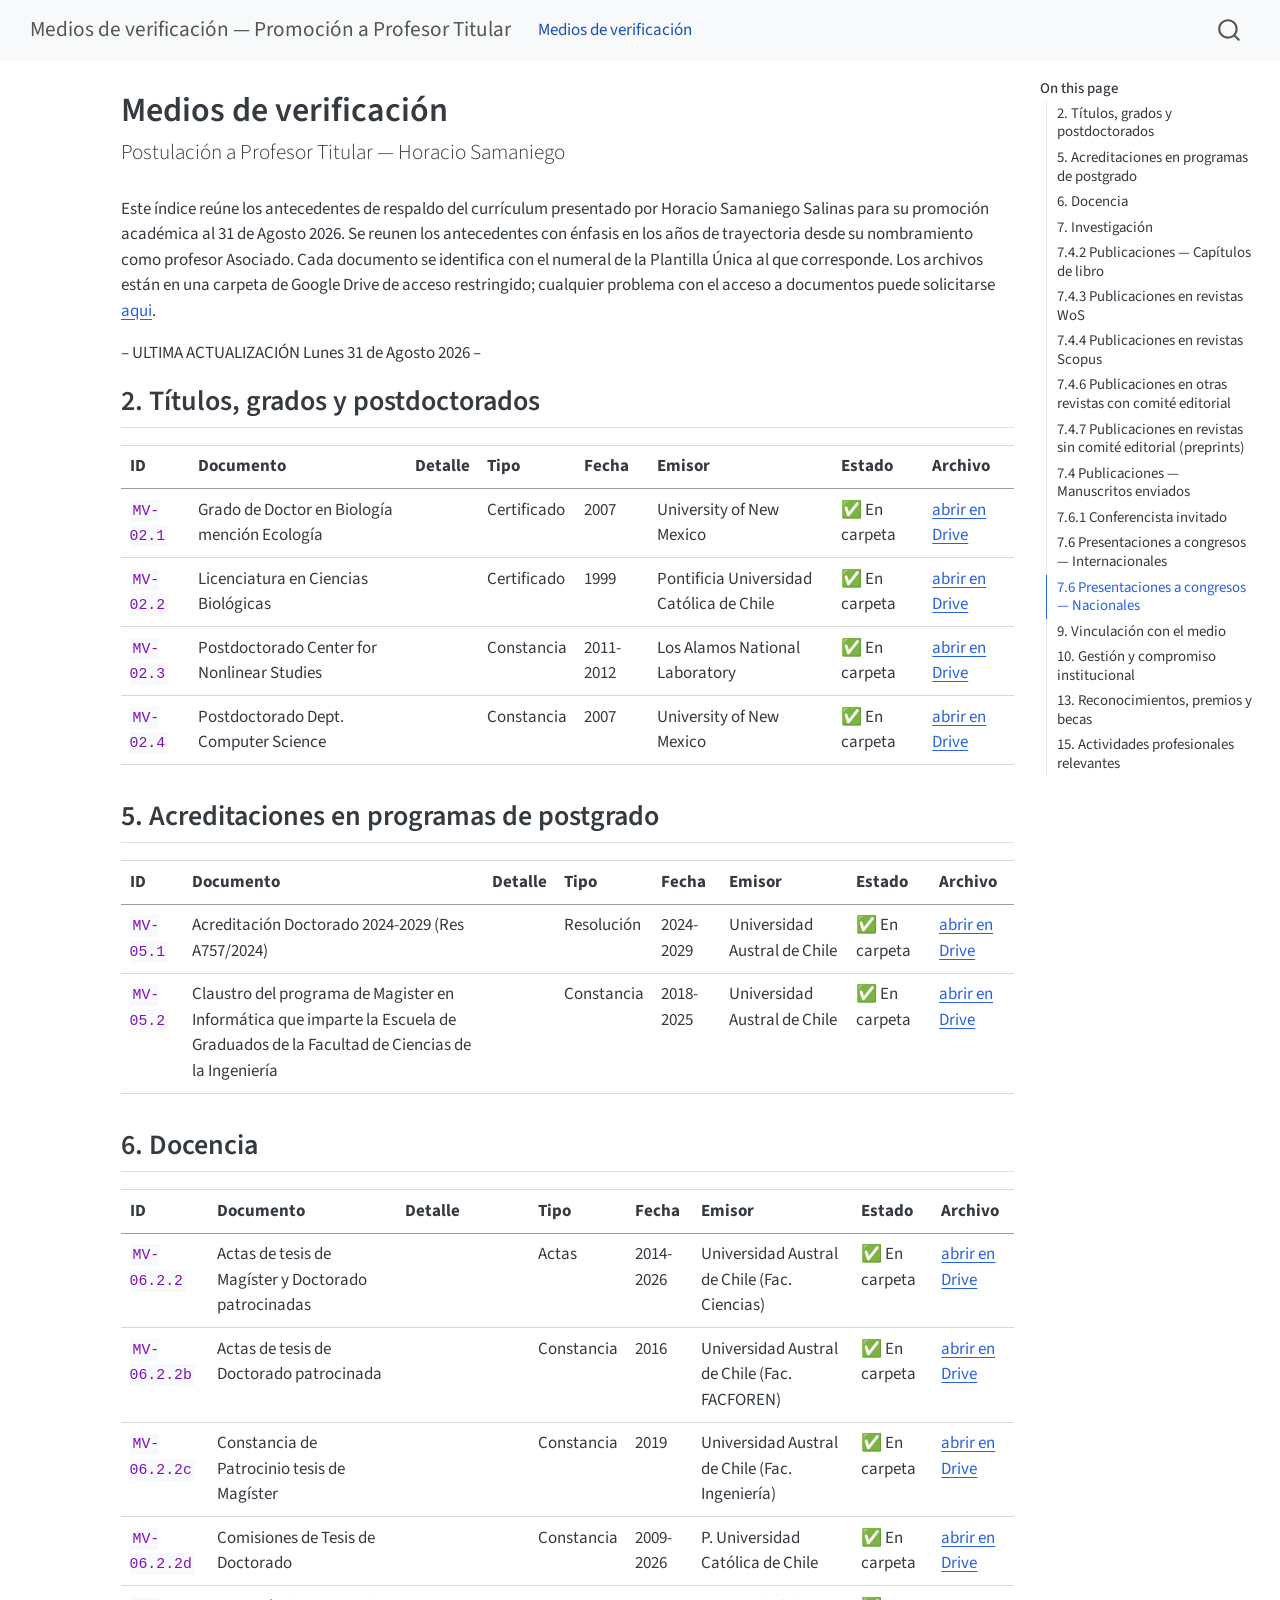
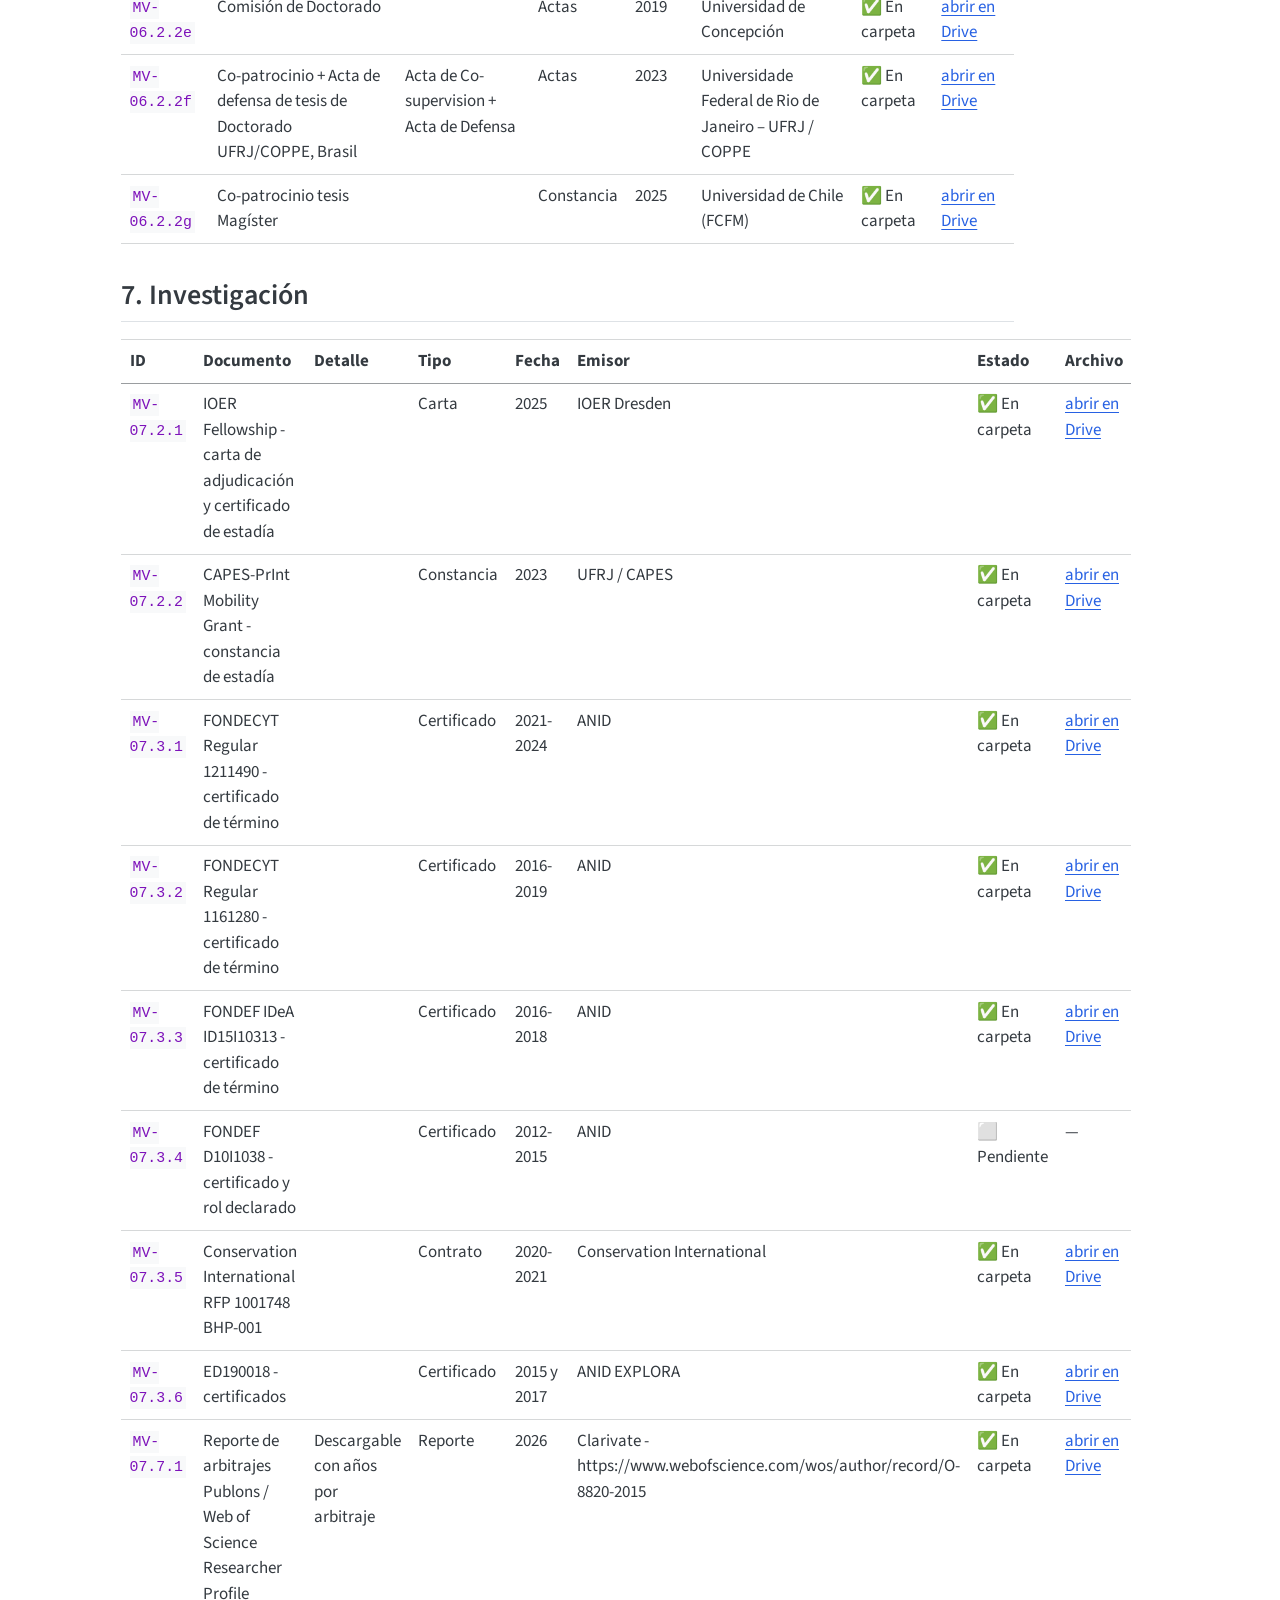
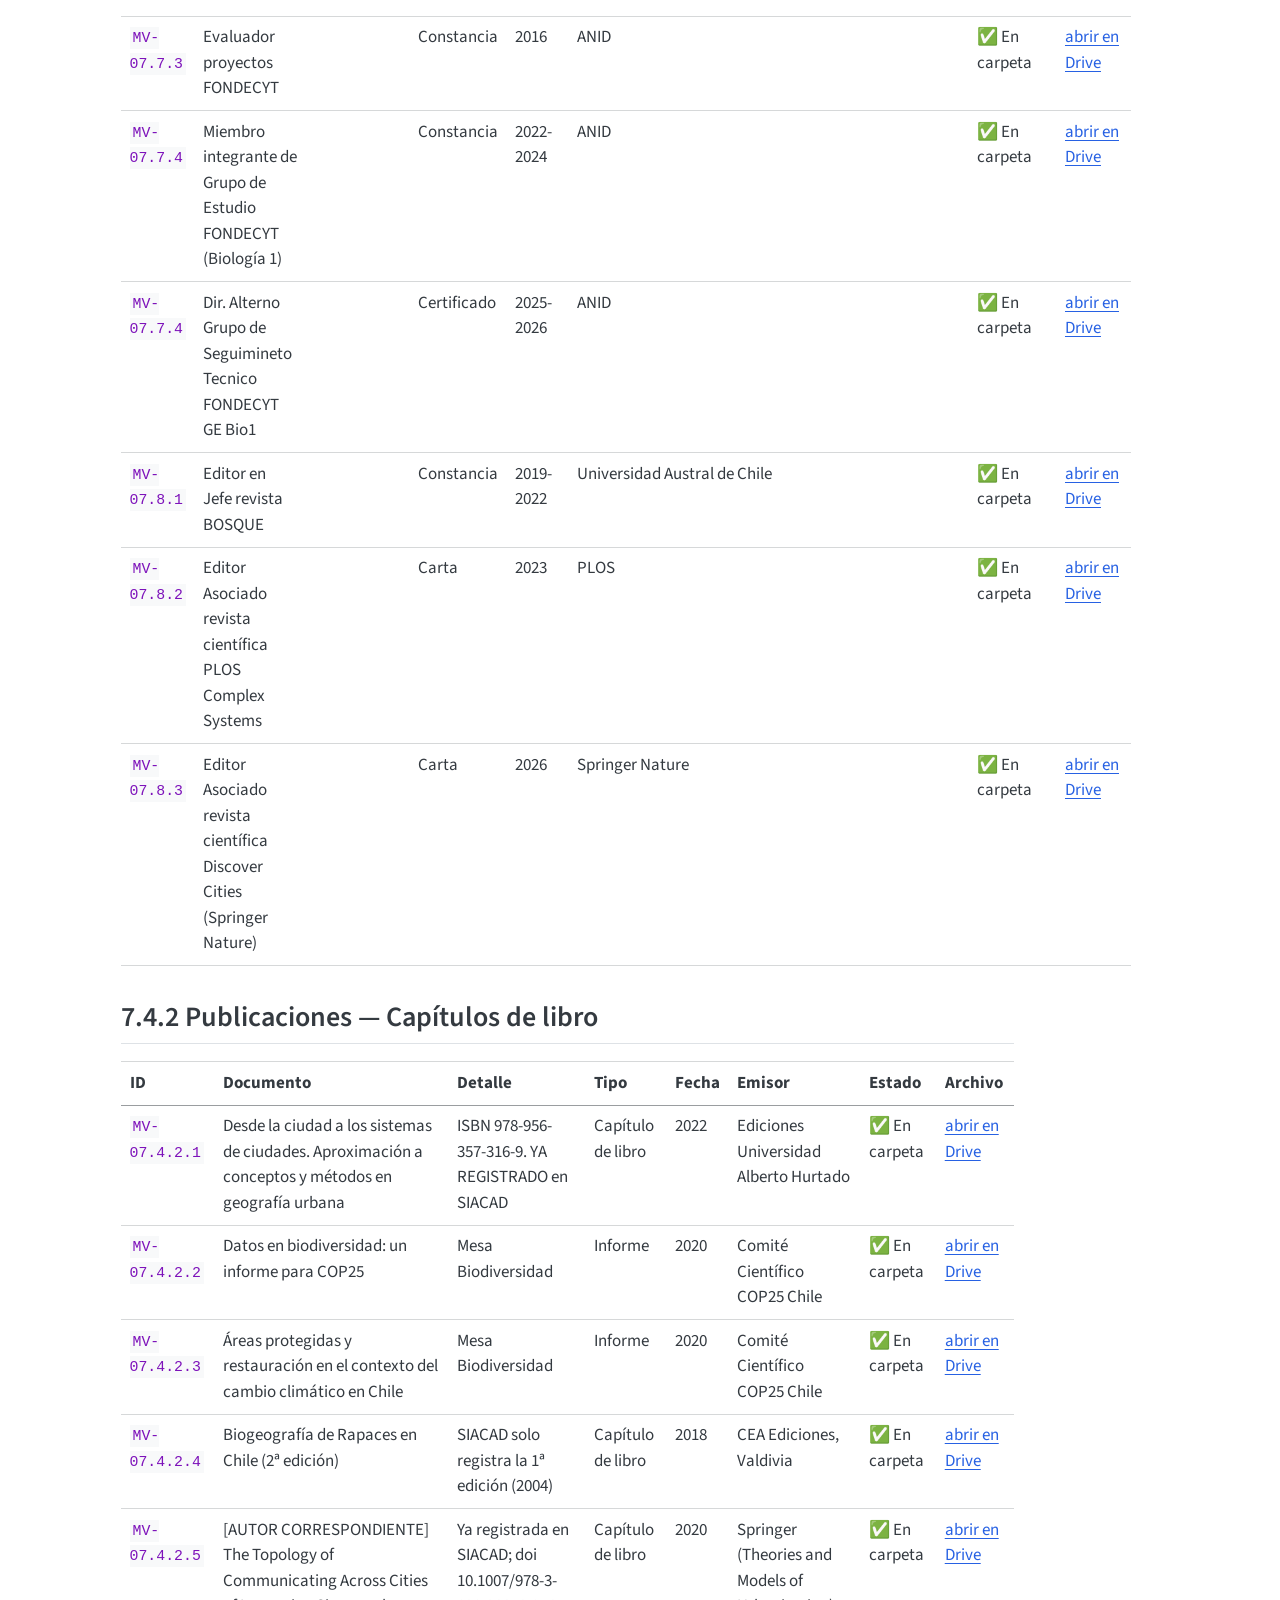
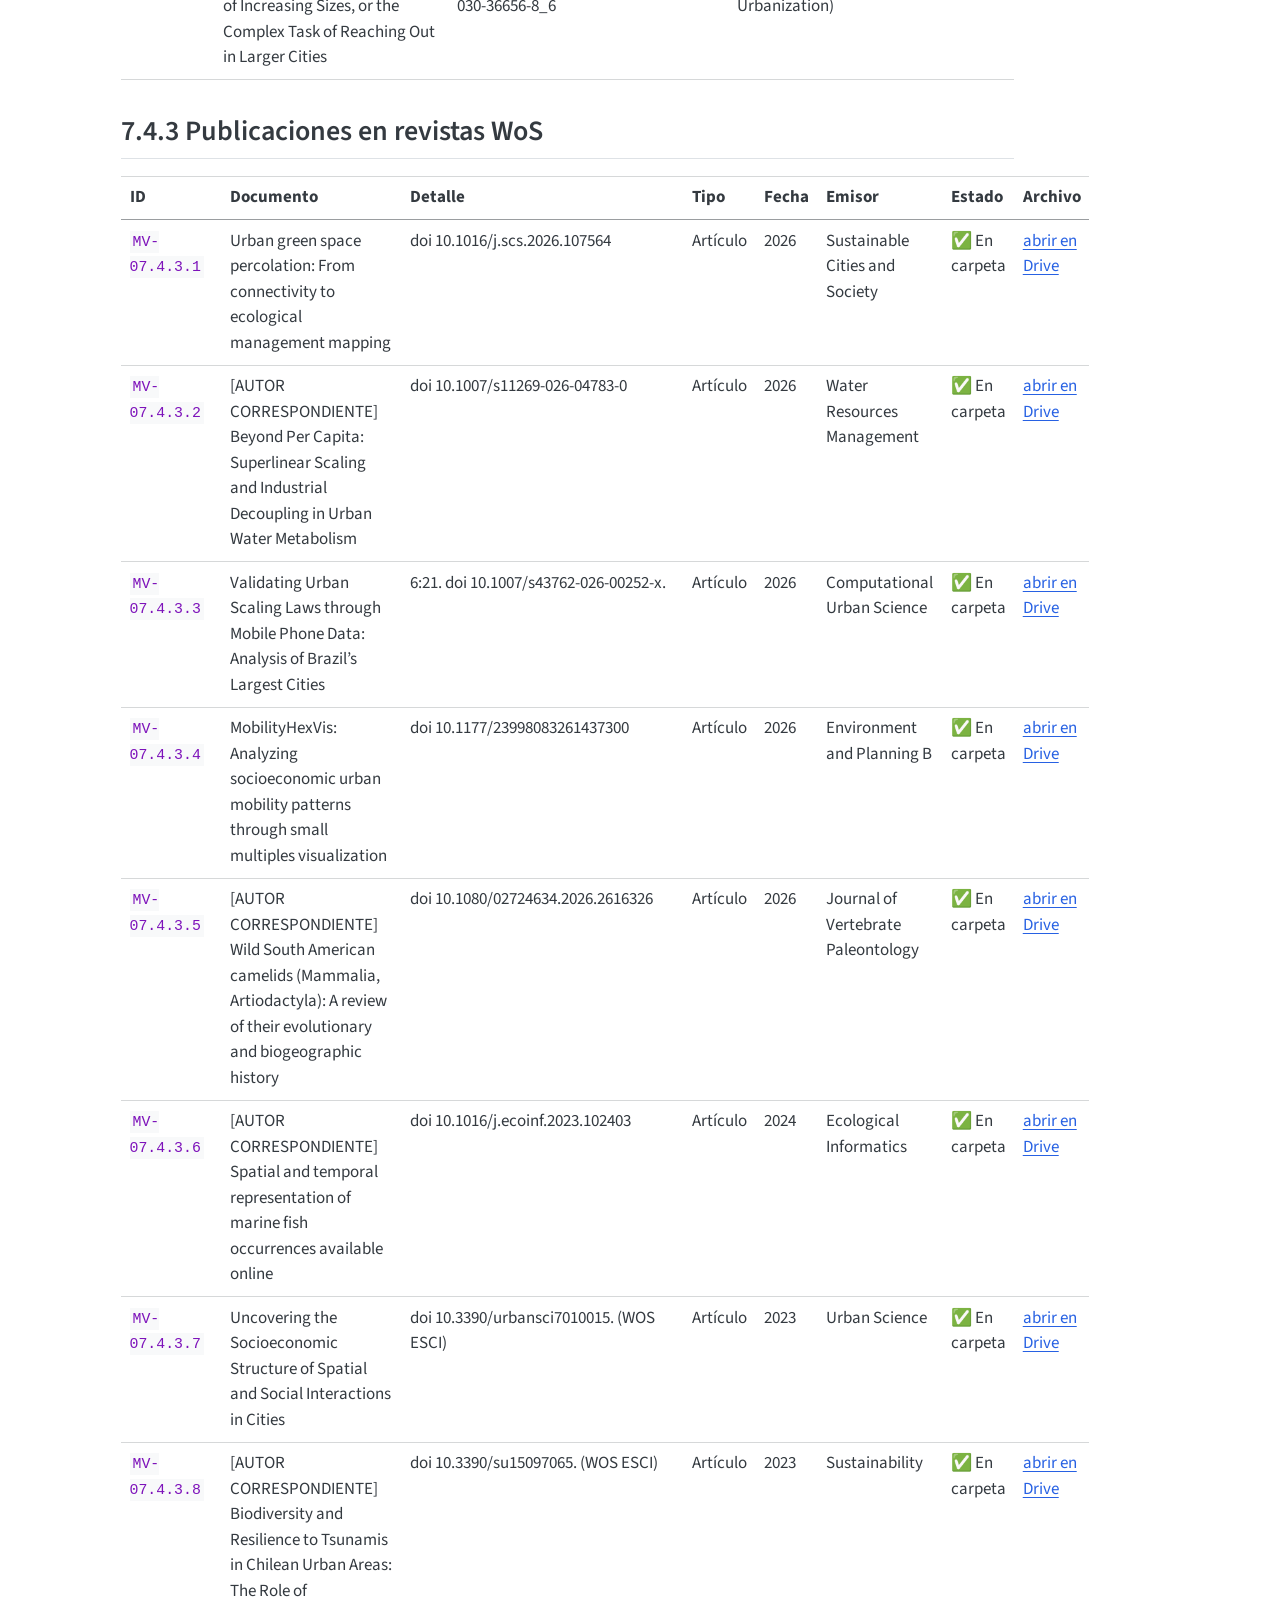
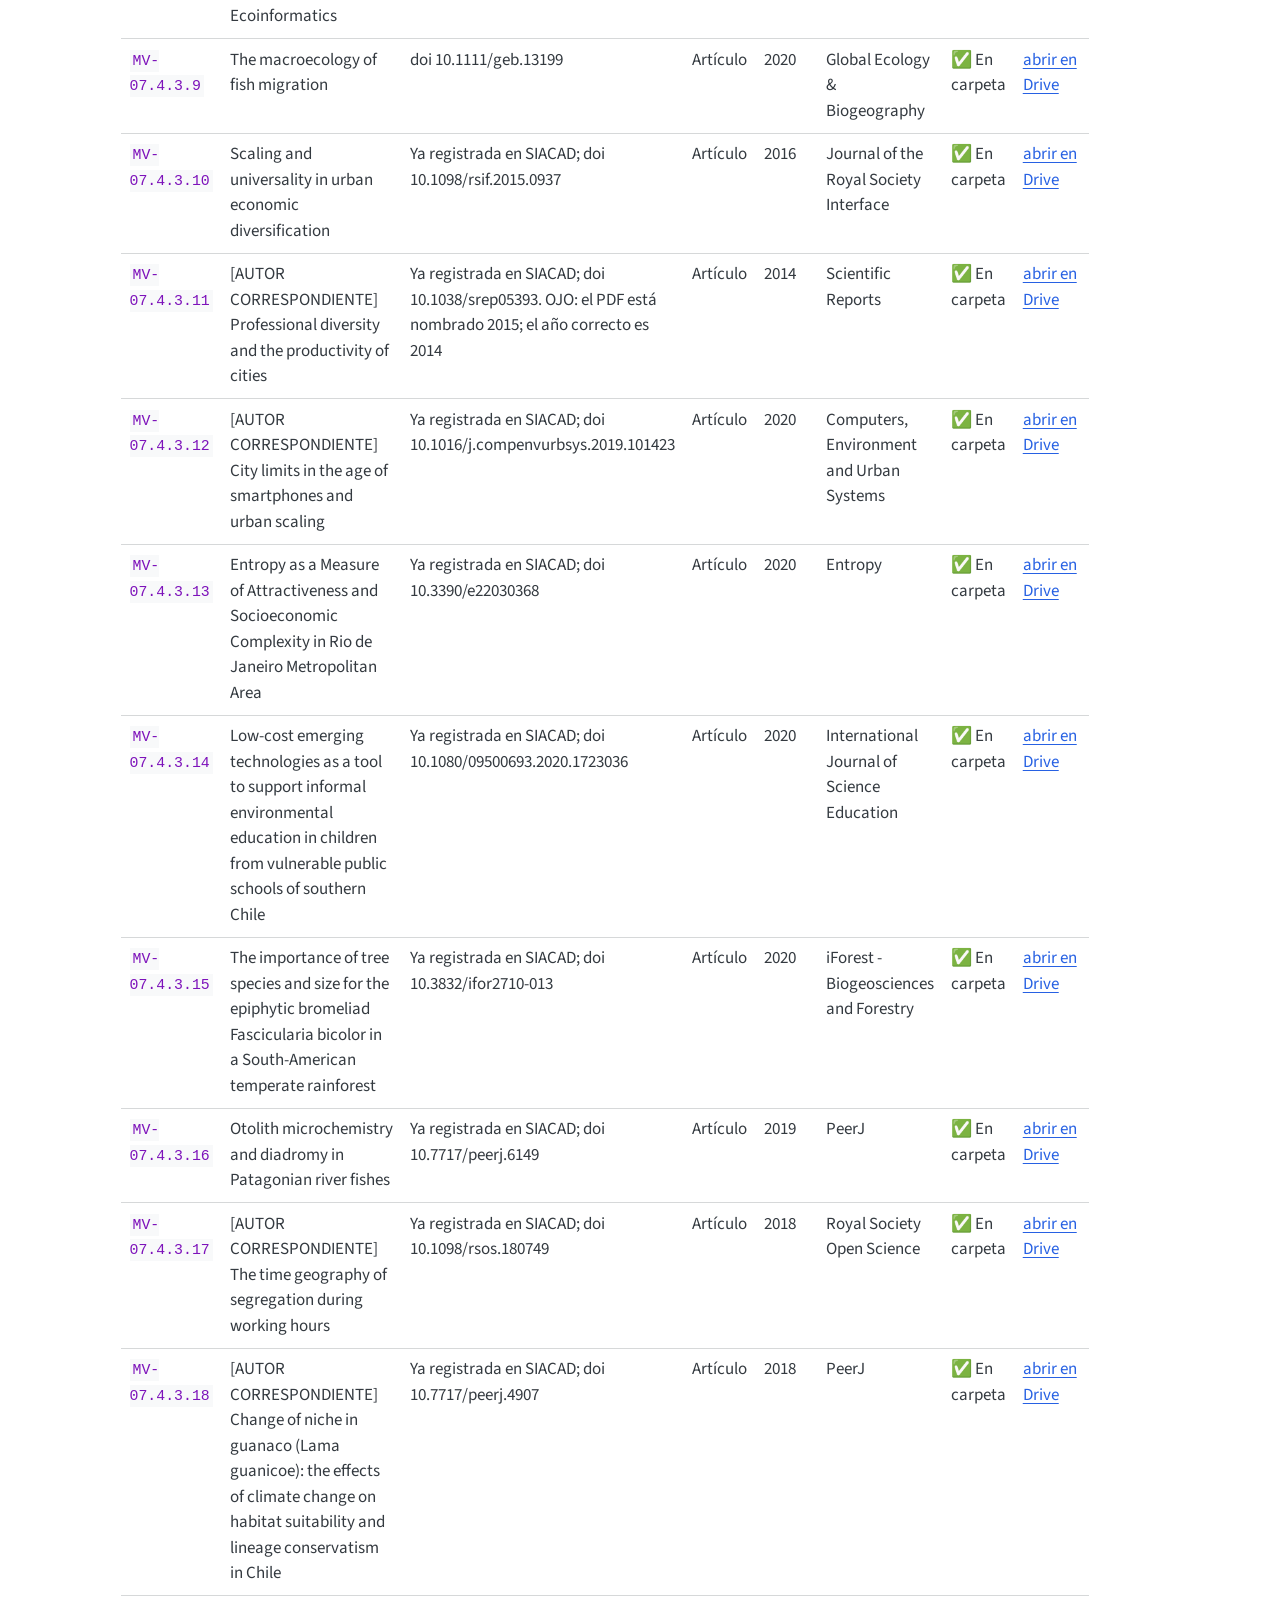
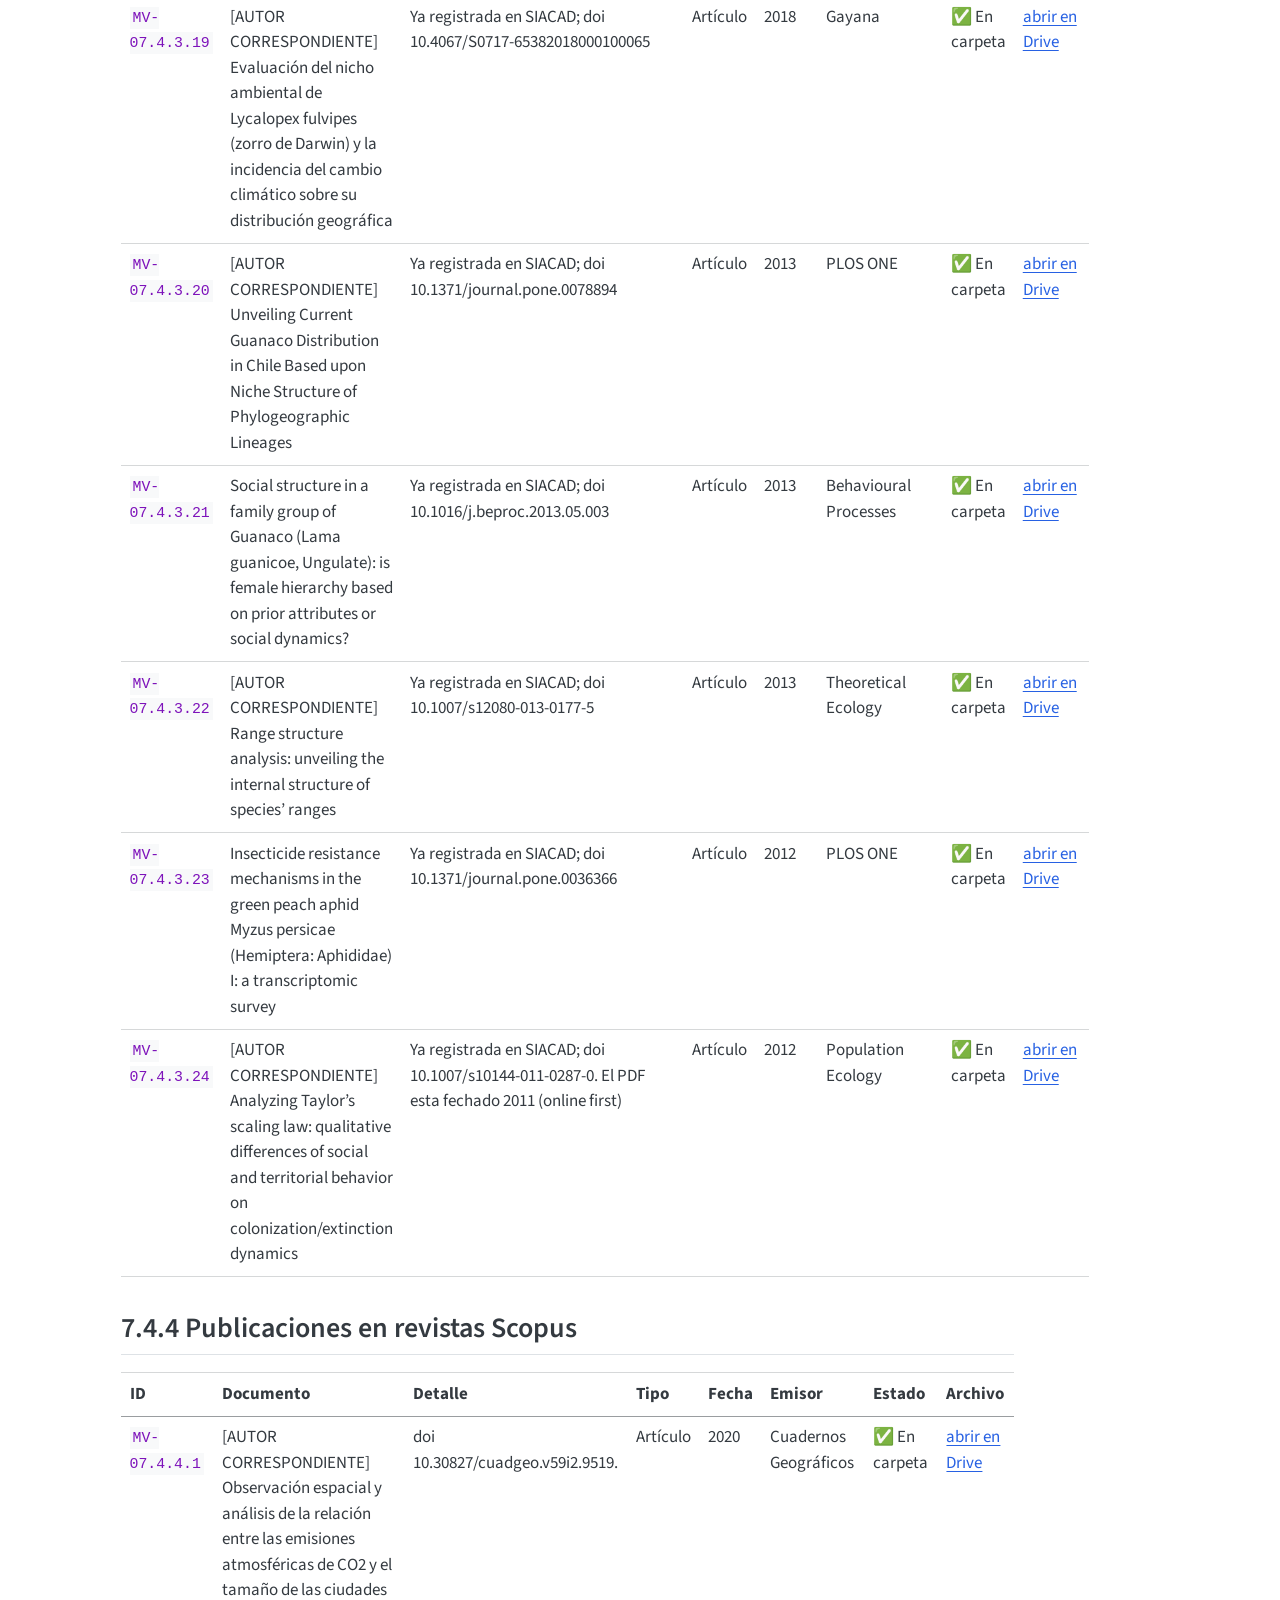
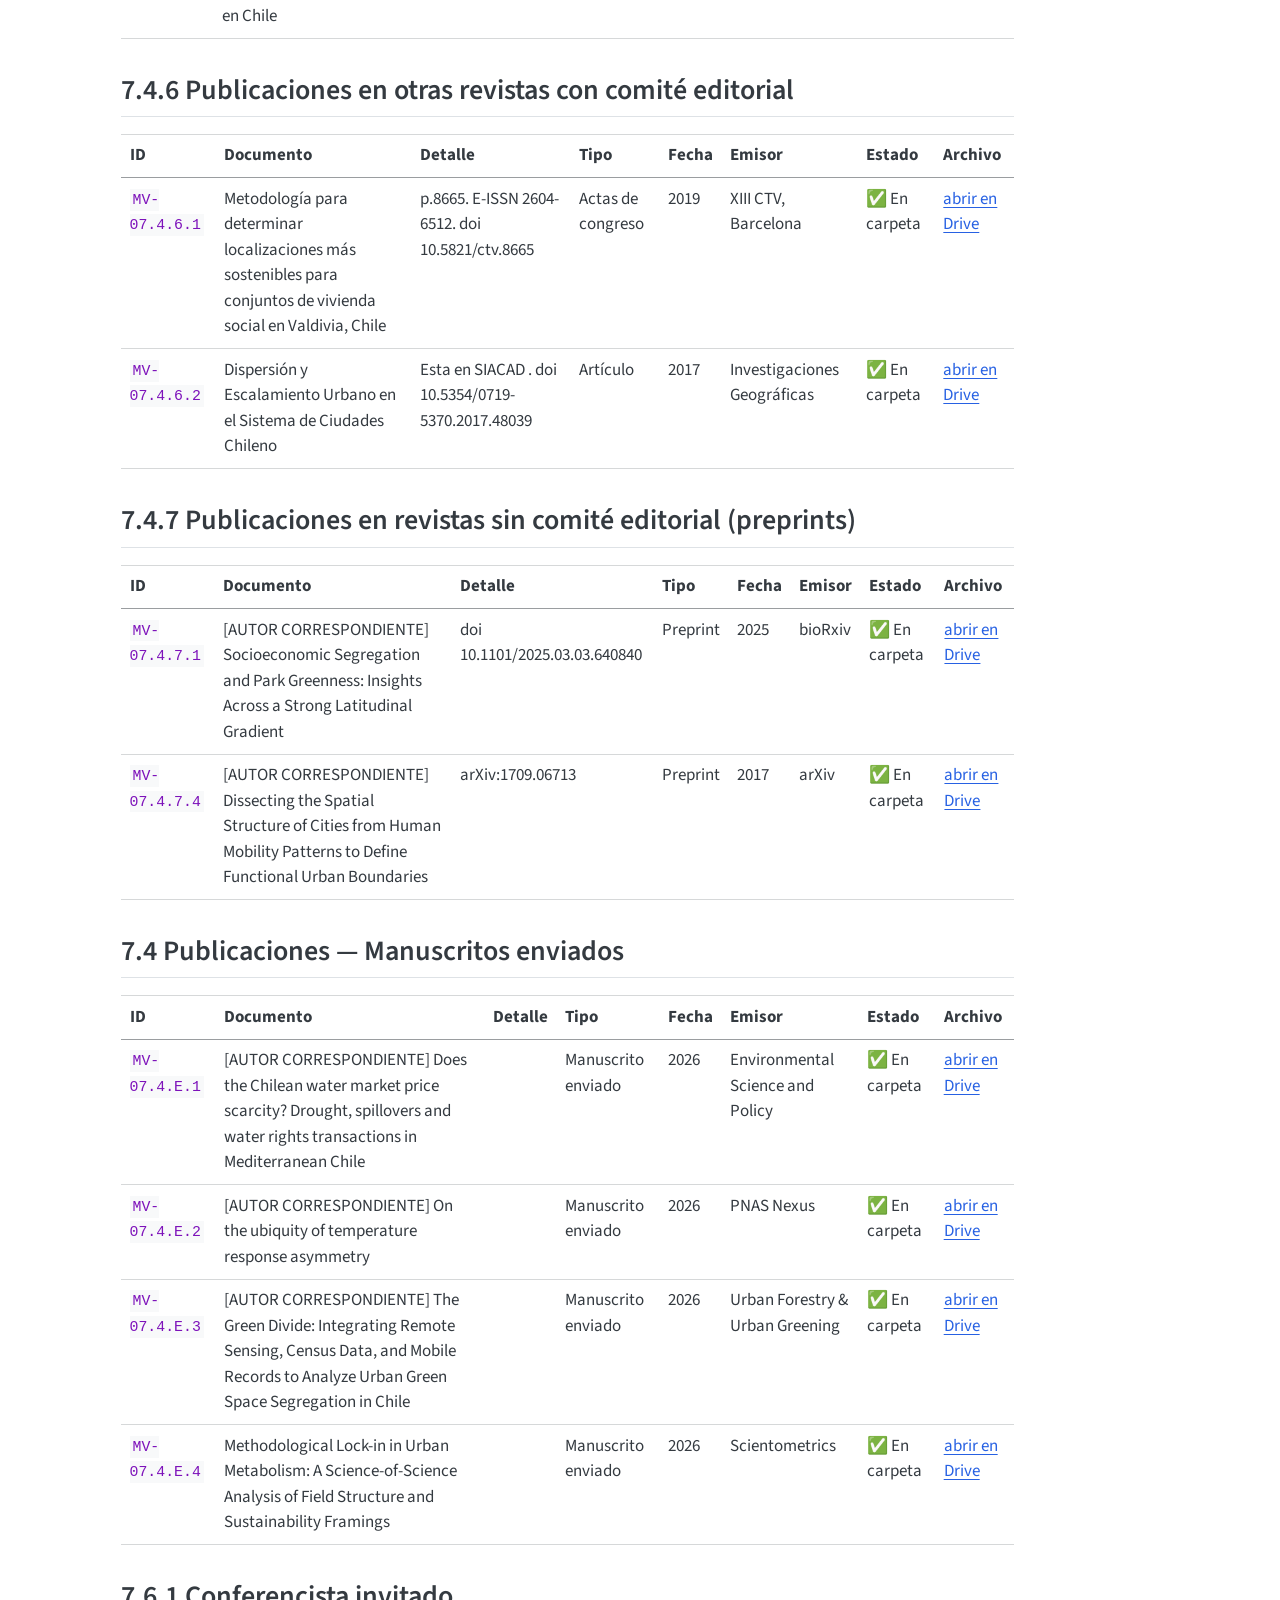
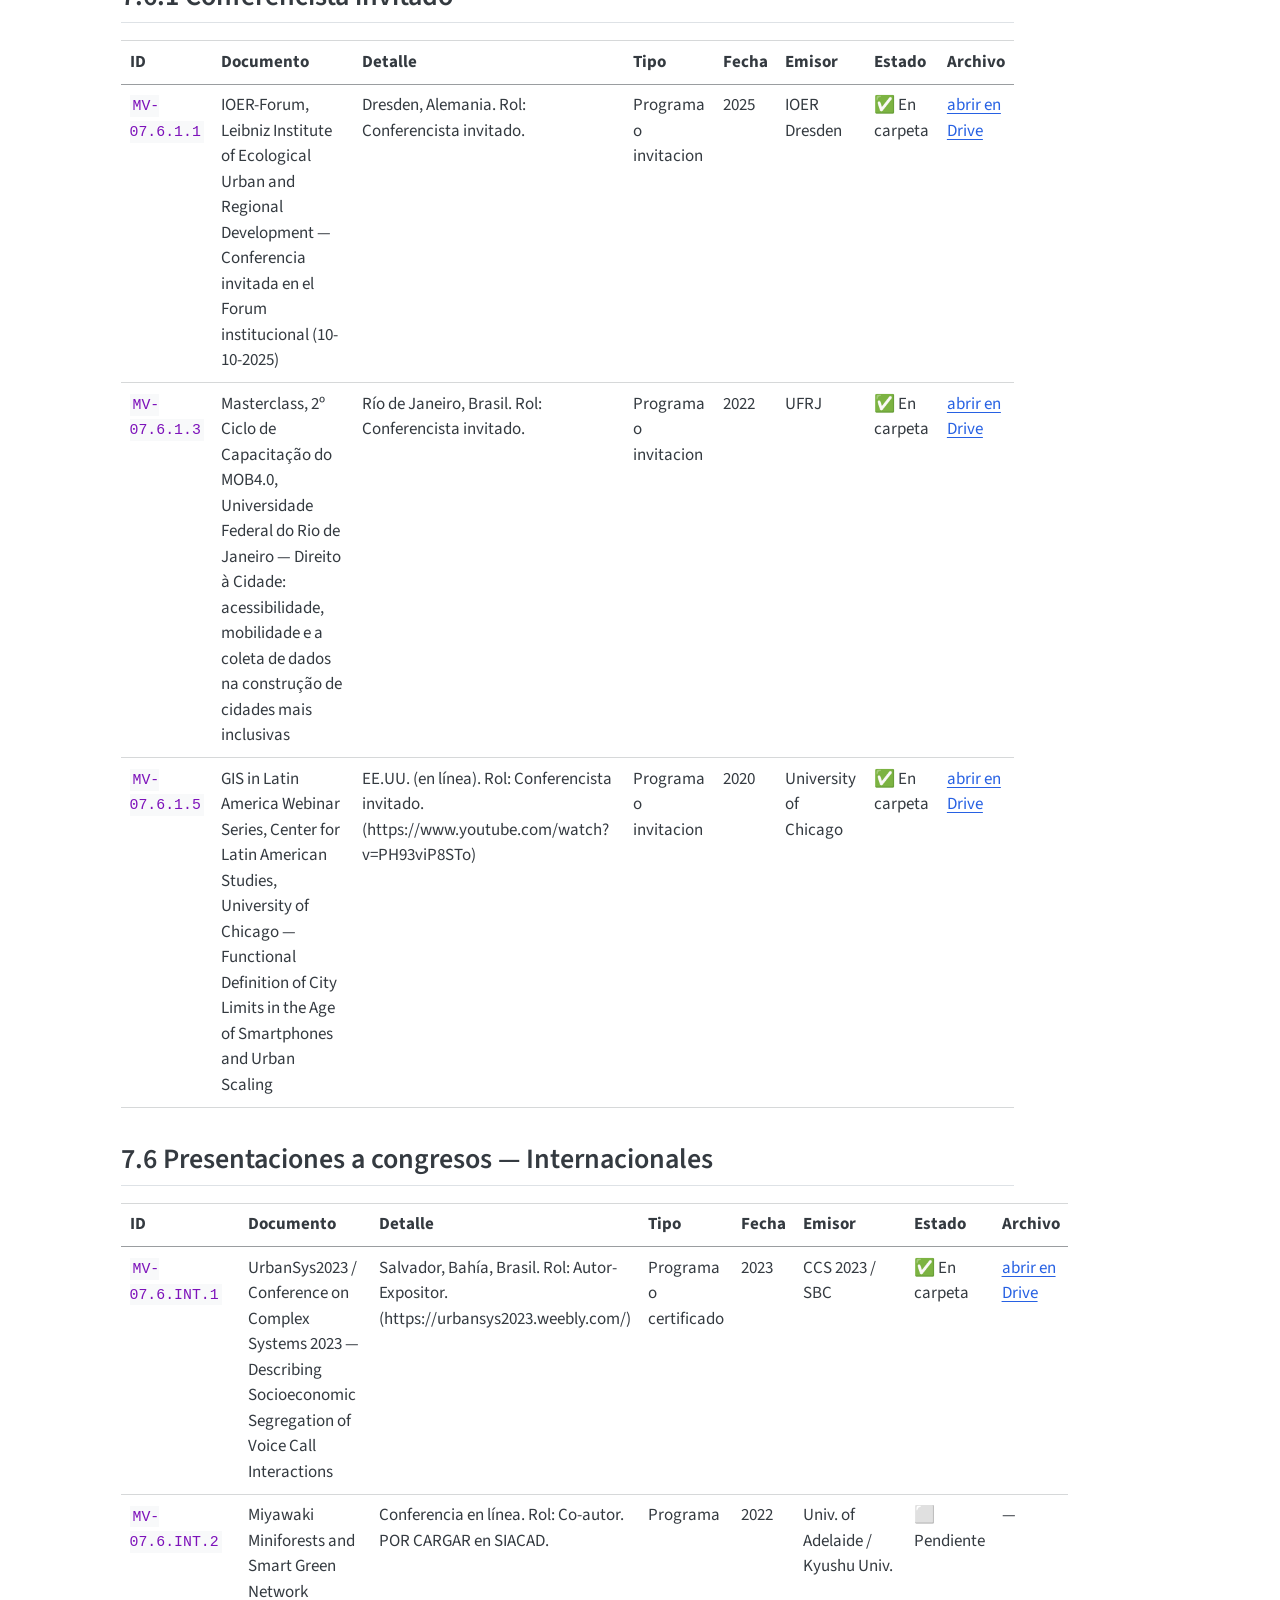
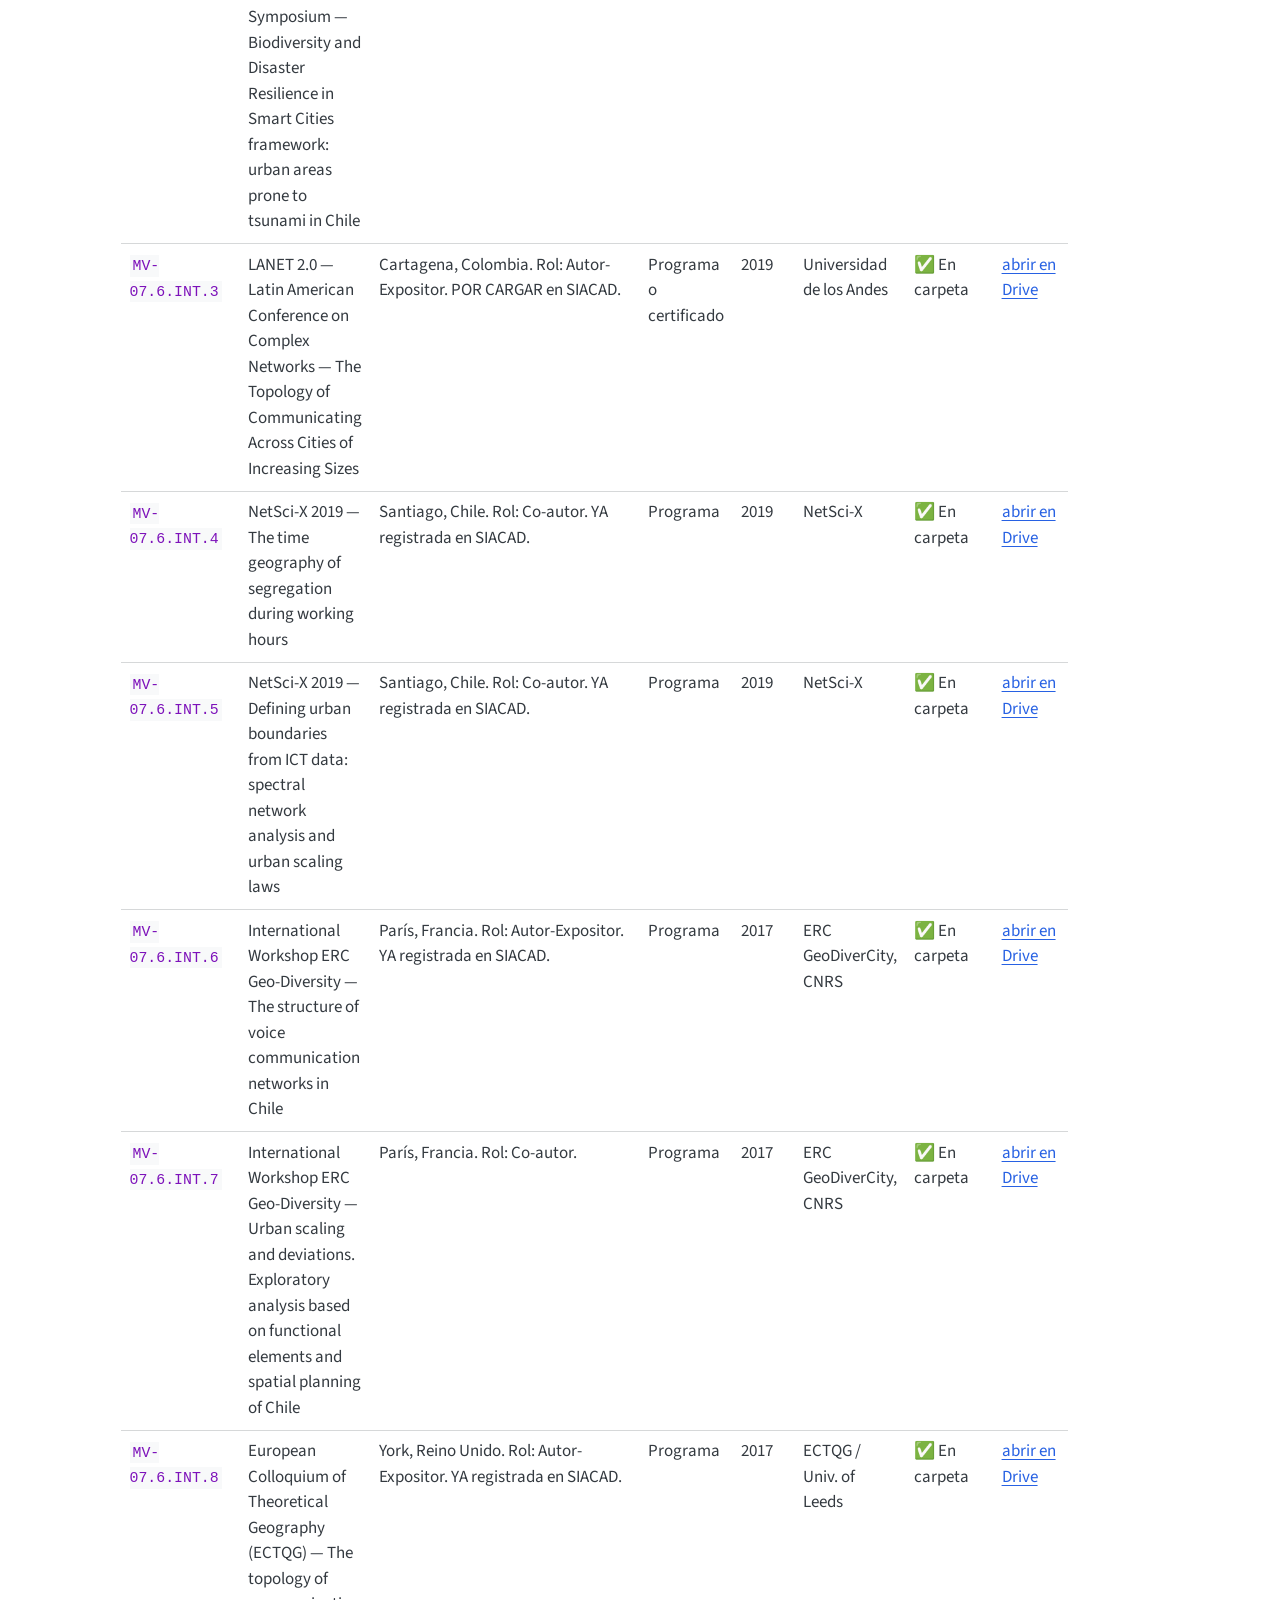
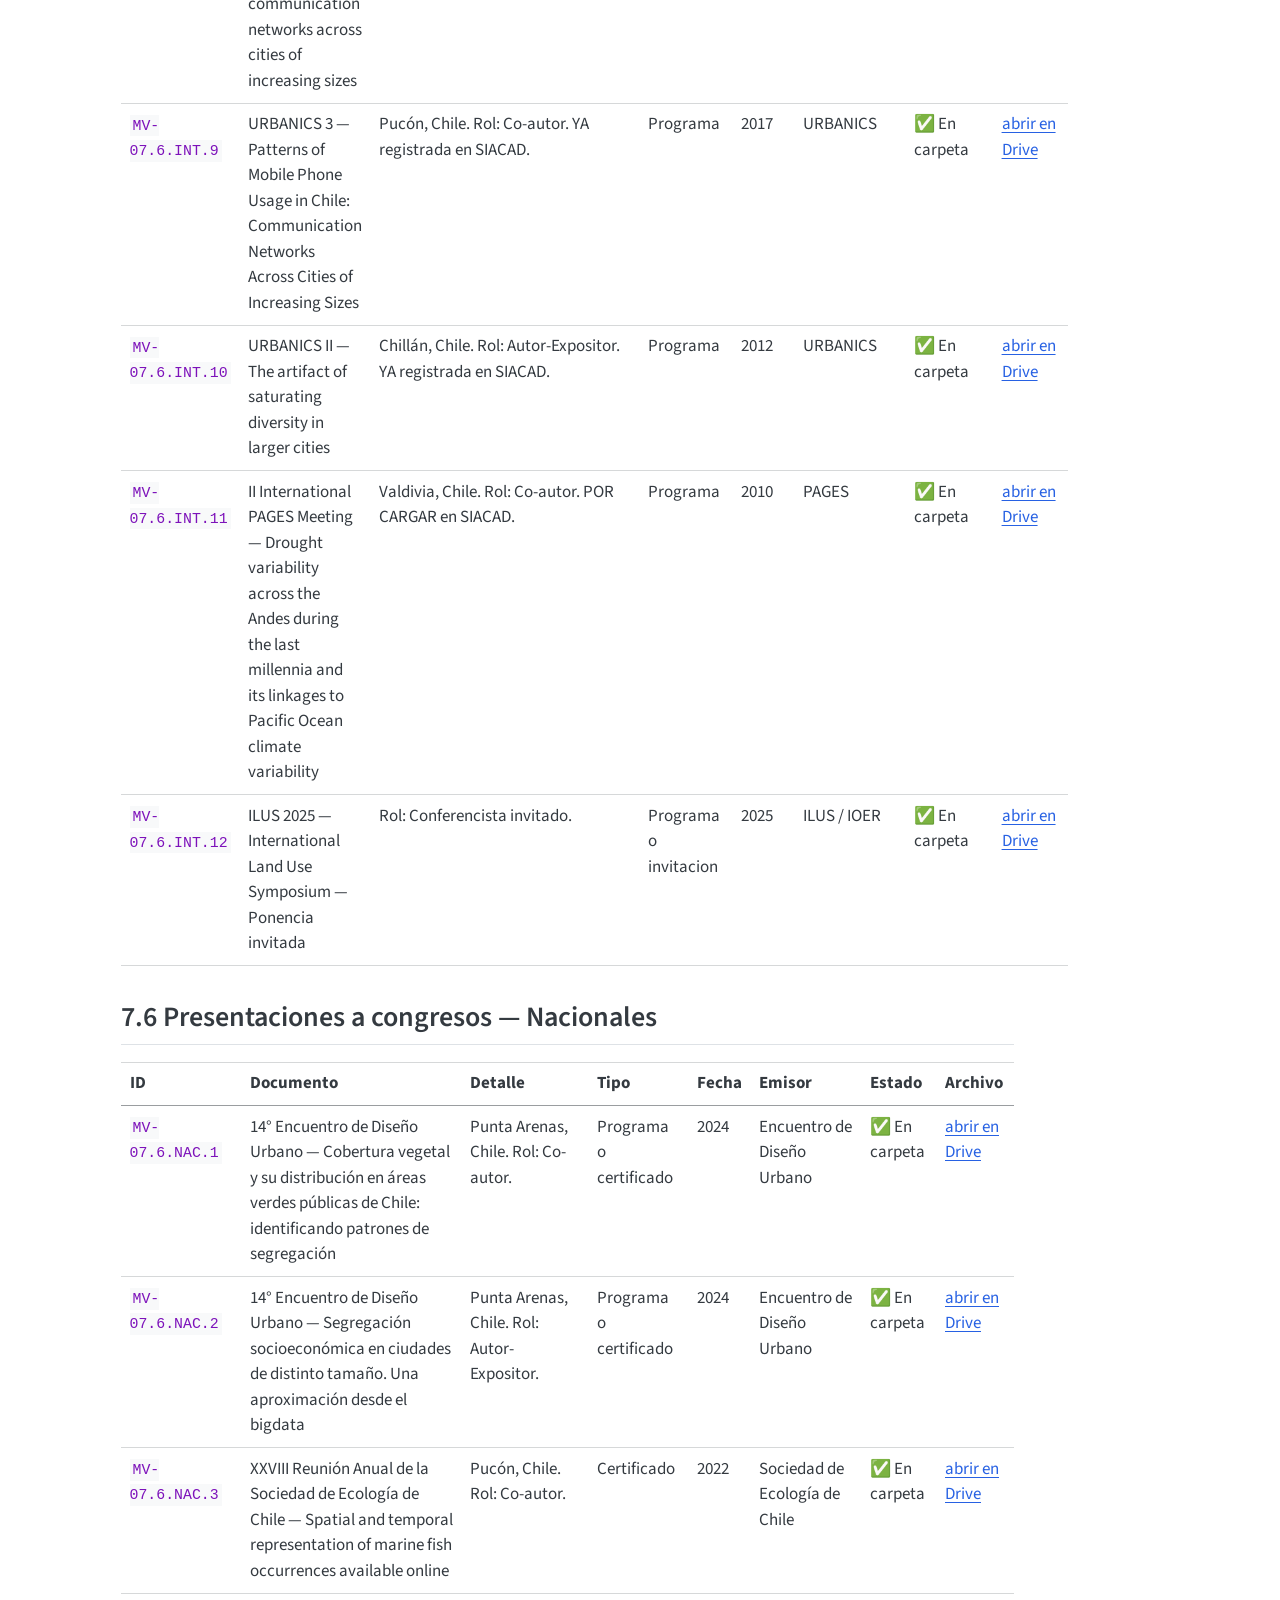
==== commit 13082a82: "fixes" ====
--- a/docs/index.html
+++ b/docs/index.html
@@ -397,7 +397,17 @@
 <td><a href="https://drive.google.com/file/d/1gBqA3M6VBClZIELA7mBAOlzPkK2-9xe4/view">abrir en Drive</a></td>
 </tr>
 <tr class="odd">
-<td><code>MV-07.3.2</code></td>
+<td><code>MV-07.3.3</code></td>
+<td>FONDEF IDeA ID15I10313 - certificado de término</td>
+<td></td>
+<td>Certificado</td>
+<td>2016-2018</td>
+<td>ANID</td>
+<td>✅ En carpeta</td>
+<td><a href="https://drive.google.com/file/d/1KkKI1PkvFtGy9chPLi1I7iJmDxHi5kHf/view">abrir en Drive</a></td>
+</tr>
+<tr class="even">
+<td><code>MV-07.3.4</code></td>
 <td>FONDEF D10I1038 - certificado y rol declarado</td>
 <td></td>
 <td>Certificado</td>
@@ -406,16 +416,6 @@
 <td>⬜ Pendiente</td>
 <td>—</td>
 </tr>
-<tr class="even">
-<td><code>MV-07.3.3</code></td>
-<td>FONDEF IDeA ID15I10313 - certificado de término</td>
-<td></td>
-<td>Certificado</td>
-<td>2016-2018</td>
-<td>ANID</td>
-<td>✅ En carpeta</td>
-<td><a href="https://drive.google.com/file/d/1KkKI1PkvFtGy9chPLi1I7iJmDxHi5kHf/view">abrir en Drive</a></td>
-</tr>
 <tr class="odd">
 <td><code>MV-07.3.5</code></td>
 <td>Conservation International RFP 1001748 BHP-001</td>
@@ -437,16 +437,6 @@
 <td><a href="https://drive.google.com/file/d/1oRGyIAoGT_VkRELnYZMl6wvyN8i_5XNl/view">abrir en Drive</a></td>
 </tr>
 <tr class="odd">
-<td><code>MV-07.7</code></td>
-<td>Dir. Alterno Grupo de Seguimineto Tecnico FONDECYT GE Bio1</td>
-<td></td>
-<td>Certificado</td>
-<td>2025-2026</td>
-<td>ANID</td>
-<td>✅ En carpeta</td>
-<td><a href="https://drive.google.com/file/d/1zoMEXwk6yyE44oMCetCct4r4C0qjyFx4/view">abrir en Drive</a></td>
-</tr>
-<tr class="even">
 <td><code>MV-07.7.1</code></td>
 <td>Reporte de arbitrajes Publons / Web of Science Researcher Profile</td>
 <td>Descargable con años por arbitraje</td>
@@ -456,8 +446,18 @@
 <td>✅ En carpeta</td>
 <td><a href="https://drive.google.com/file/d/1CiyqNlozaEmxRPfMQHU6jfzLhqugjUao/view">abrir en Drive</a></td>
 </tr>
-<tr class="odd">
-<td><code>MV-07.7.1</code></td>
+<tr class="even">
+<td><code>MV-07.7.3</code></td>
+<td>Evaluador proyectos FONDECYT</td>
+<td></td>
+<td>Constancia</td>
+<td>2016</td>
+<td>ANID</td>
+<td>✅ En carpeta</td>
+<td><a href="https://drive.google.com/file/d/1vrJEUNNZewCGlUjnm7O6YNGJRIN30nIB/view">abrir en Drive</a></td>
+</tr>
+<tr class="odd">
+<td><code>MV-07.7.4</code></td>
 <td>Miembro integrante de Grupo de Estudio FONDECYT (Biología 1)</td>
 <td></td>
 <td>Constancia</td>
@@ -467,14 +467,14 @@
 <td><a href="https://drive.google.com/file/d/1aAdi6fjhUsz1HPSVAhbqp465ST2EYdCQ/view">abrir en Drive</a></td>
 </tr>
 <tr class="even">
-<td><code>MV-07.7.3</code></td>
-<td>Evaluador proyectos FONDECYT</td>
-<td></td>
-<td>Constancia</td>
-<td>2016</td>
+<td><code>MV-07.7.4</code></td>
+<td>Dir. Alterno Grupo de Seguimineto Tecnico FONDECYT GE Bio1</td>
+<td></td>
+<td>Certificado</td>
+<td>2025-2026</td>
 <td>ANID</td>
 <td>✅ En carpeta</td>
-<td><a href="https://drive.google.com/file/d/1vrJEUNNZewCGlUjnm7O6YNGJRIN30nIB/view">abrir en Drive</a></td>
+<td><a href="https://drive.google.com/file/d/1zoMEXwk6yyE44oMCetCct4r4C0qjyFx4/view">abrir en Drive</a></td>
 </tr>
 <tr class="odd">
 <td><code>MV-07.8.1</code></td>
@@ -922,6 +922,16 @@
 </thead>
 <tbody>
 <tr class="odd">
+<td><code>MV-07.4.7.1</code></td>
+<td>[AUTOR CORRESPONDIENTE] Socioeconomic Segregation and Park Greenness: Insights Across a Strong Latitudinal Gradient</td>
+<td>doi 10.1101/2025.03.03.640840</td>
+<td>Preprint</td>
+<td>2025</td>
+<td>bioRxiv</td>
+<td>✅ En carpeta</td>
+<td><a href="https://drive.google.com/file/d/1arBoyb6MzXDMeBi8xPX1qmq9rMNI1lRz/view">abrir en Drive</a></td>
+</tr>
+<tr class="even">
 <td><code>MV-07.4.7.4</code></td>
 <td>[AUTOR CORRESPONDIENTE] Dissecting the Spatial Structure of Cities from Human Mobility Patterns to Define Functional Urban Boundaries</td>
 <td>arXiv:1709.06713</td>
@@ -1279,7 +1289,7 @@
 </tr>
 <tr class="odd">
 <td><code>MV-07.6.NAC.12</code></td>
-<td>XLIII Reunión Anual de la Sociedad de Biología de Chile — Impronta de la conducta en la ley de poder de Taylor en dos especies de córvidos</td>
+<td>XLIII Reunión Anual de la Sociedad de Biología de Chile — Impronta de la conducta en la ley de poder de Taylor en dos especies de córvidos (ORAL)</td>
 <td>Pucón, Chile. Rol: Autor-Expositor. YA registrada en SIACAD.</td>
 <td>Certificado</td>
 <td>2008</td>
@@ -1290,7 +1300,7 @@
 <tr class="even">
 <td><code>MV-07.6.NAC.13</code></td>
 <td>XXIX REUNIÓN ANUAL SOCECOL — Probabilidad de ocurrencia de incendios en Chile modelado con Machine learning (Gradient Boosted Machine) y su impacto en las reservas de carbono irrecuperable.</td>
-<td>Olmue</td>
+<td>Olmué</td>
 <td>Programa</td>
 <td>2023</td>
 <td>Sociedad de Ecologia</td>
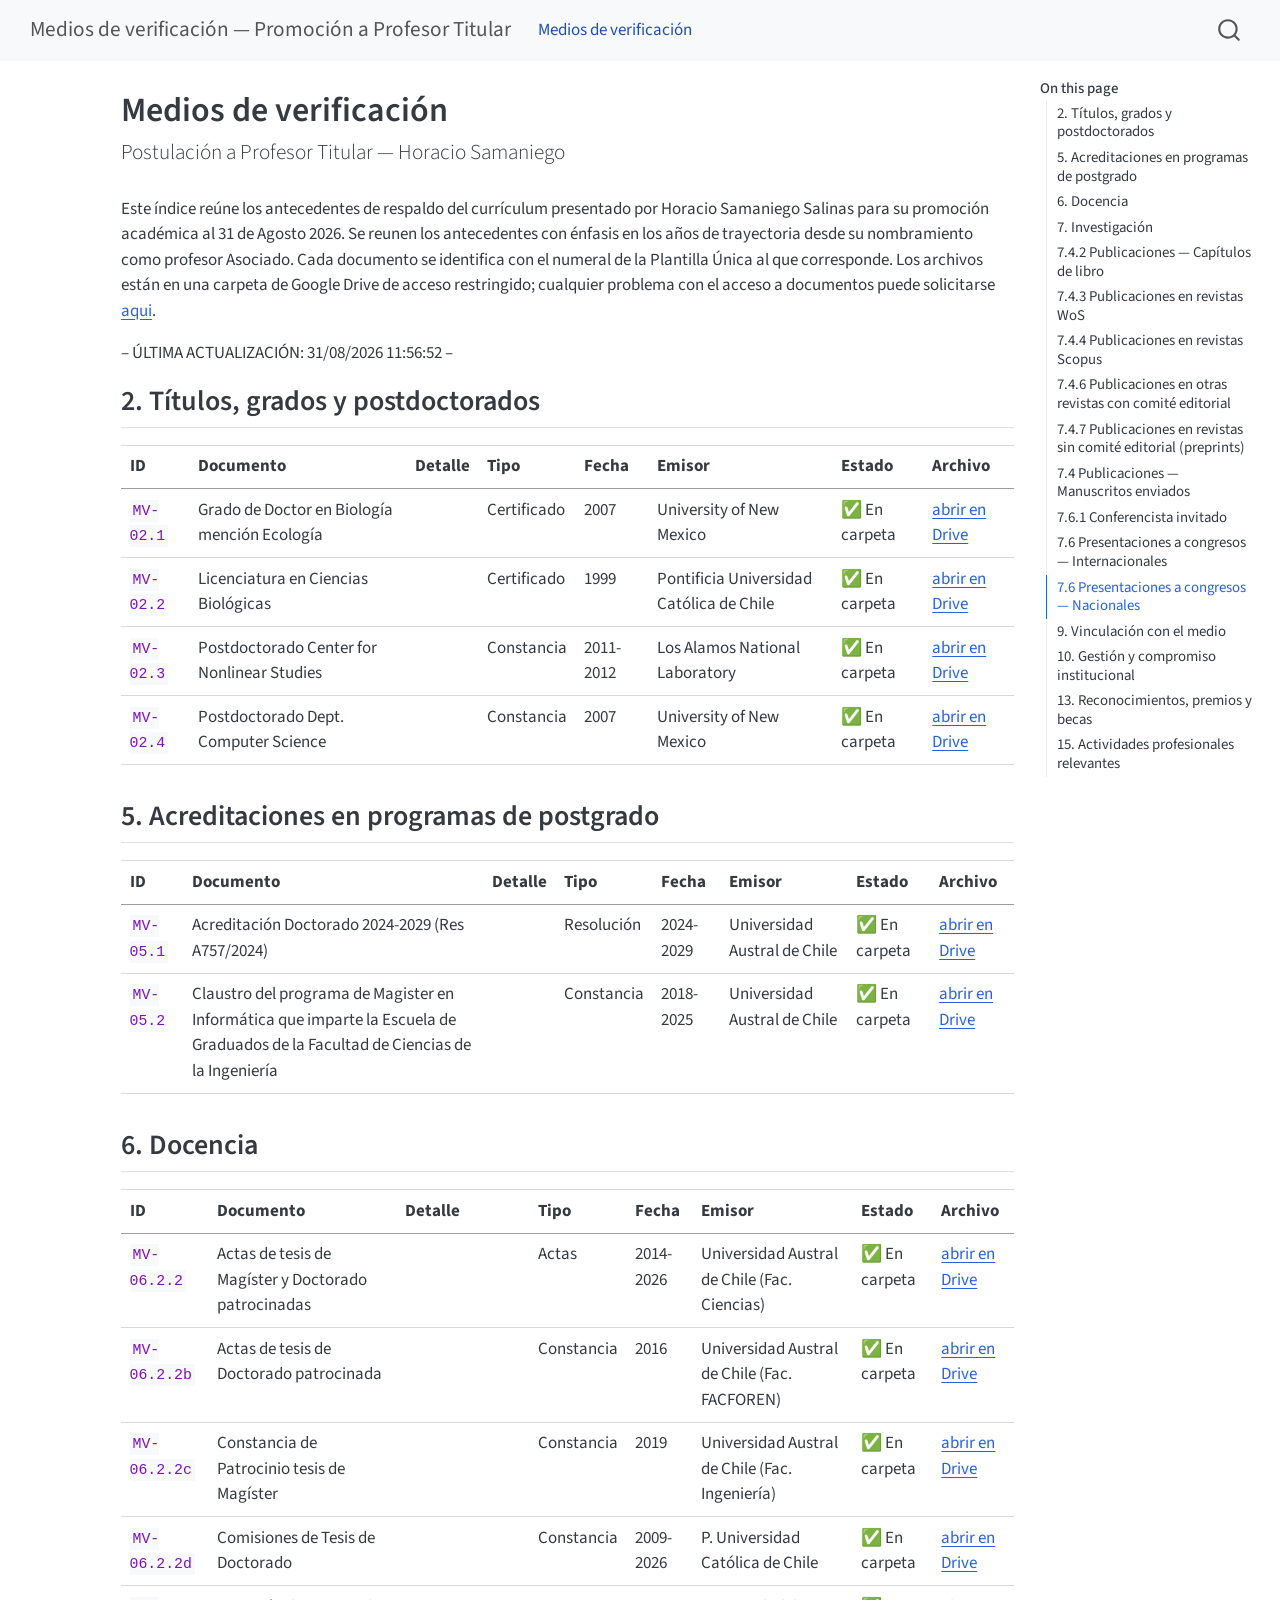
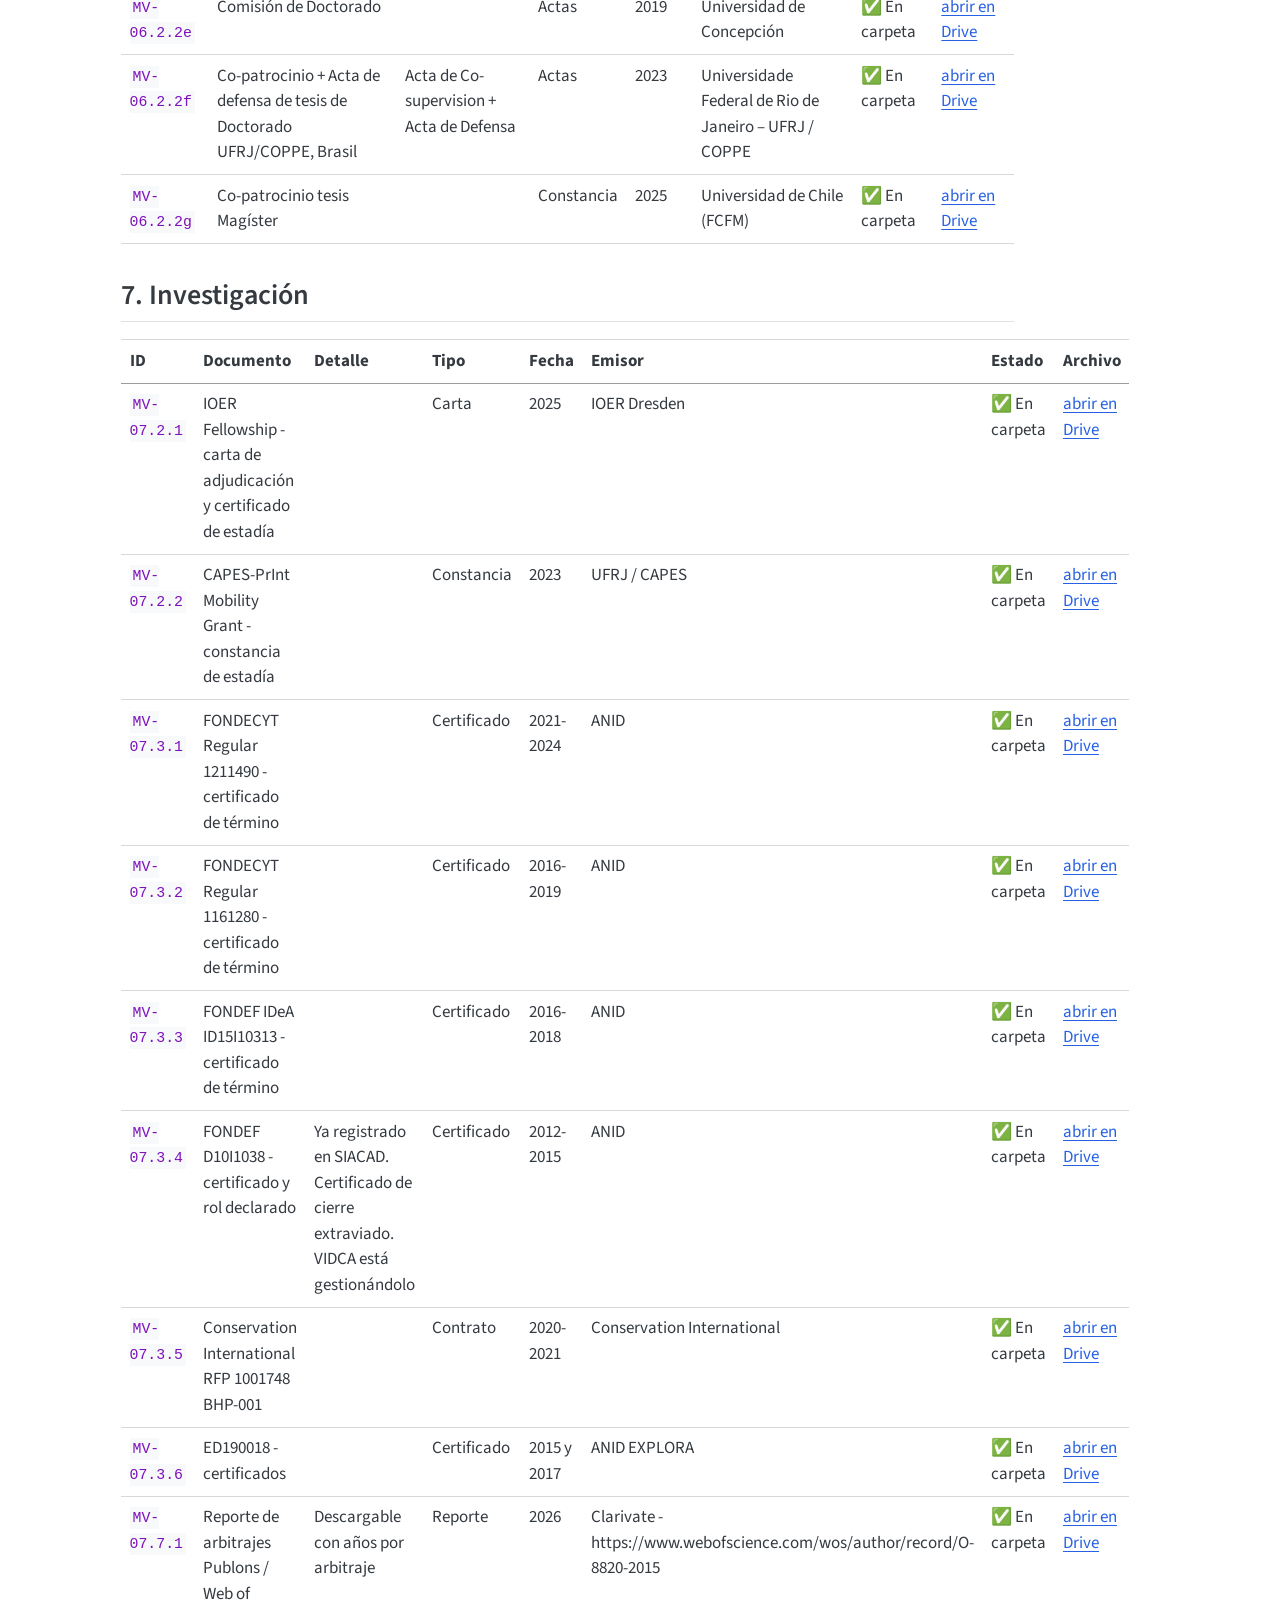
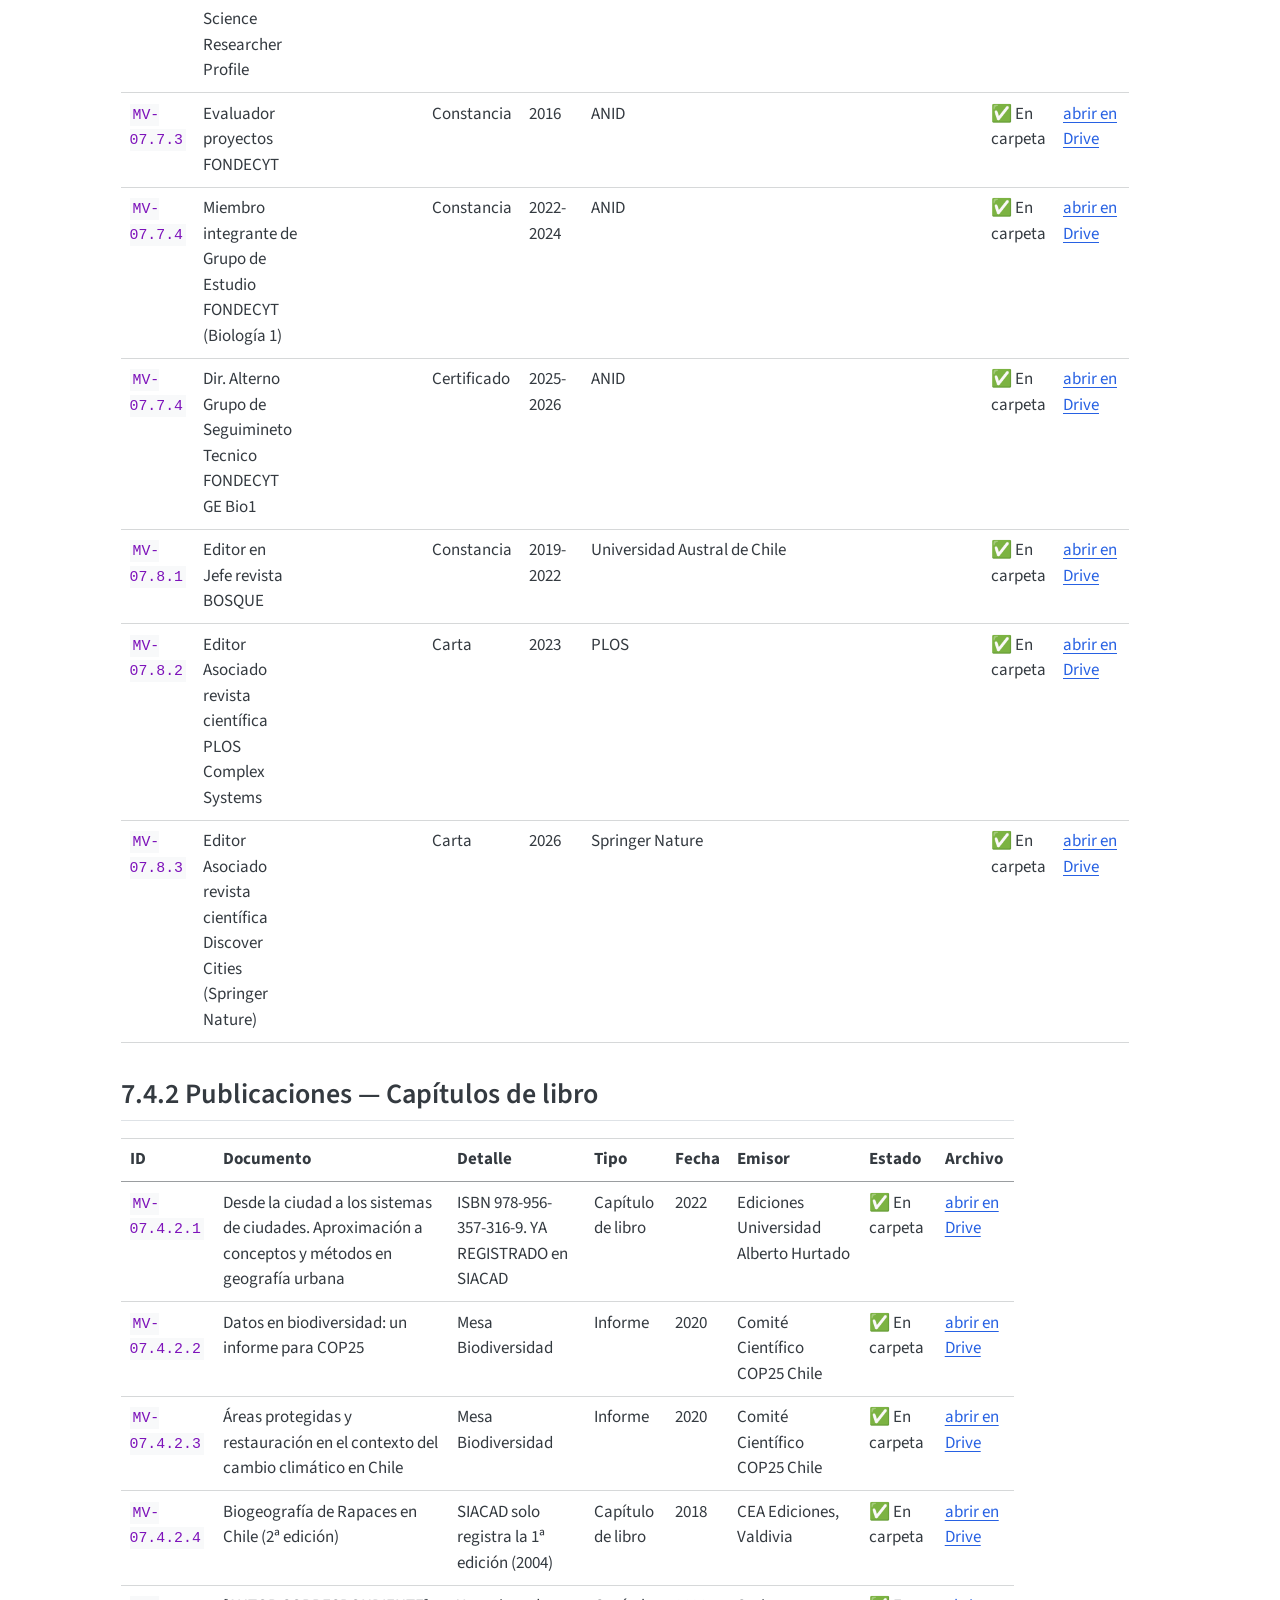
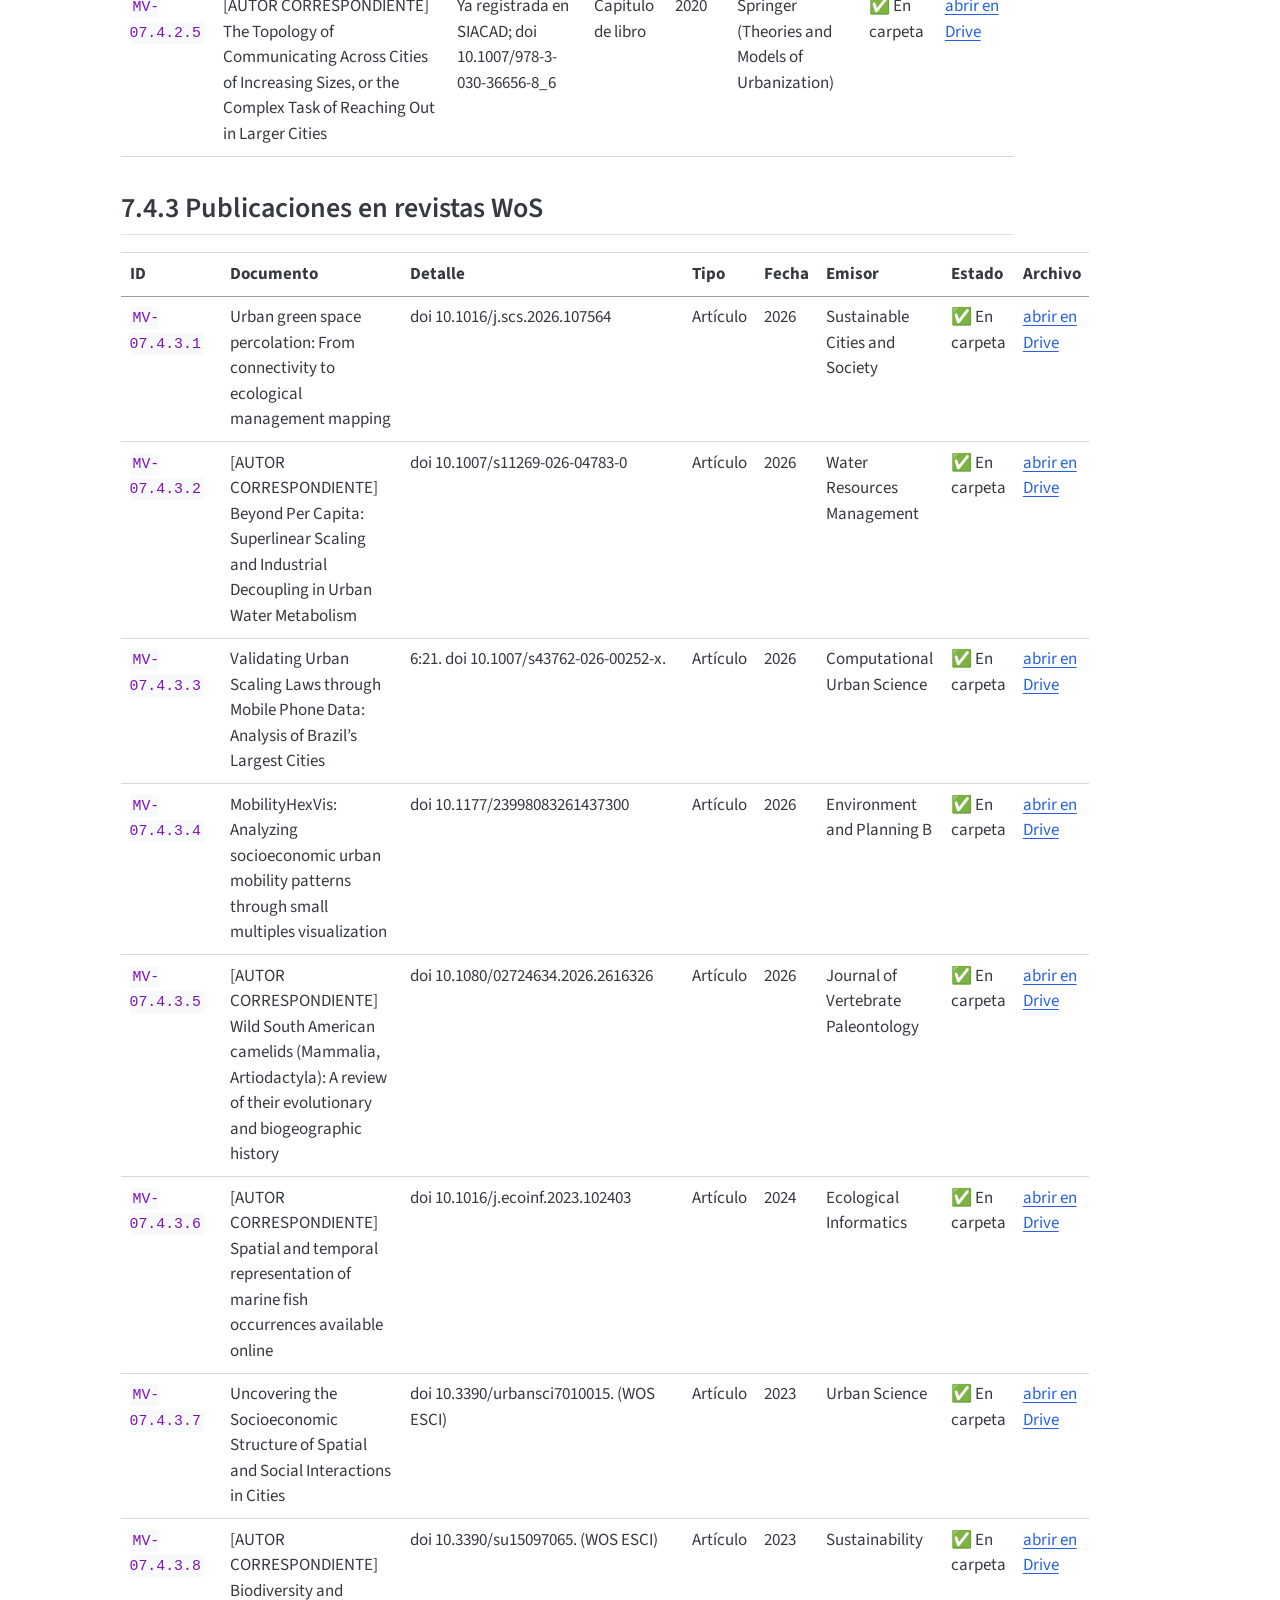
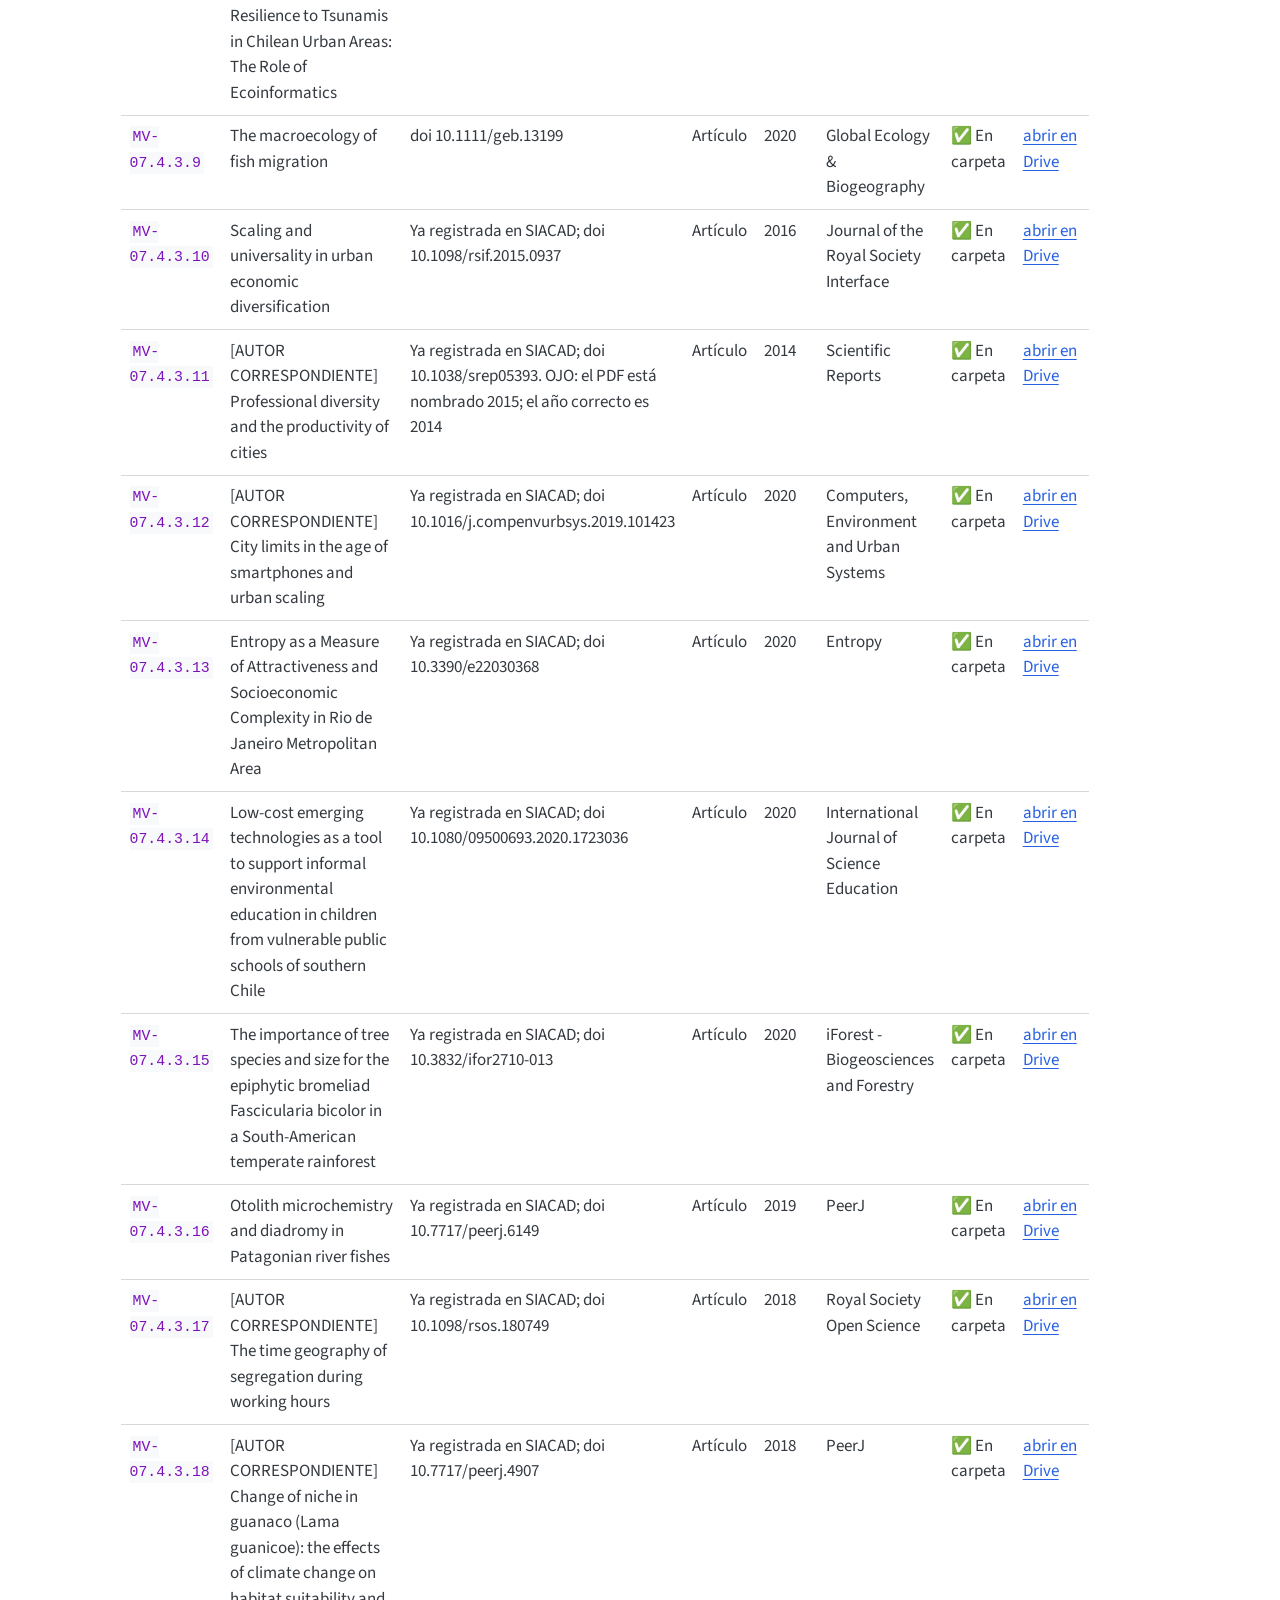
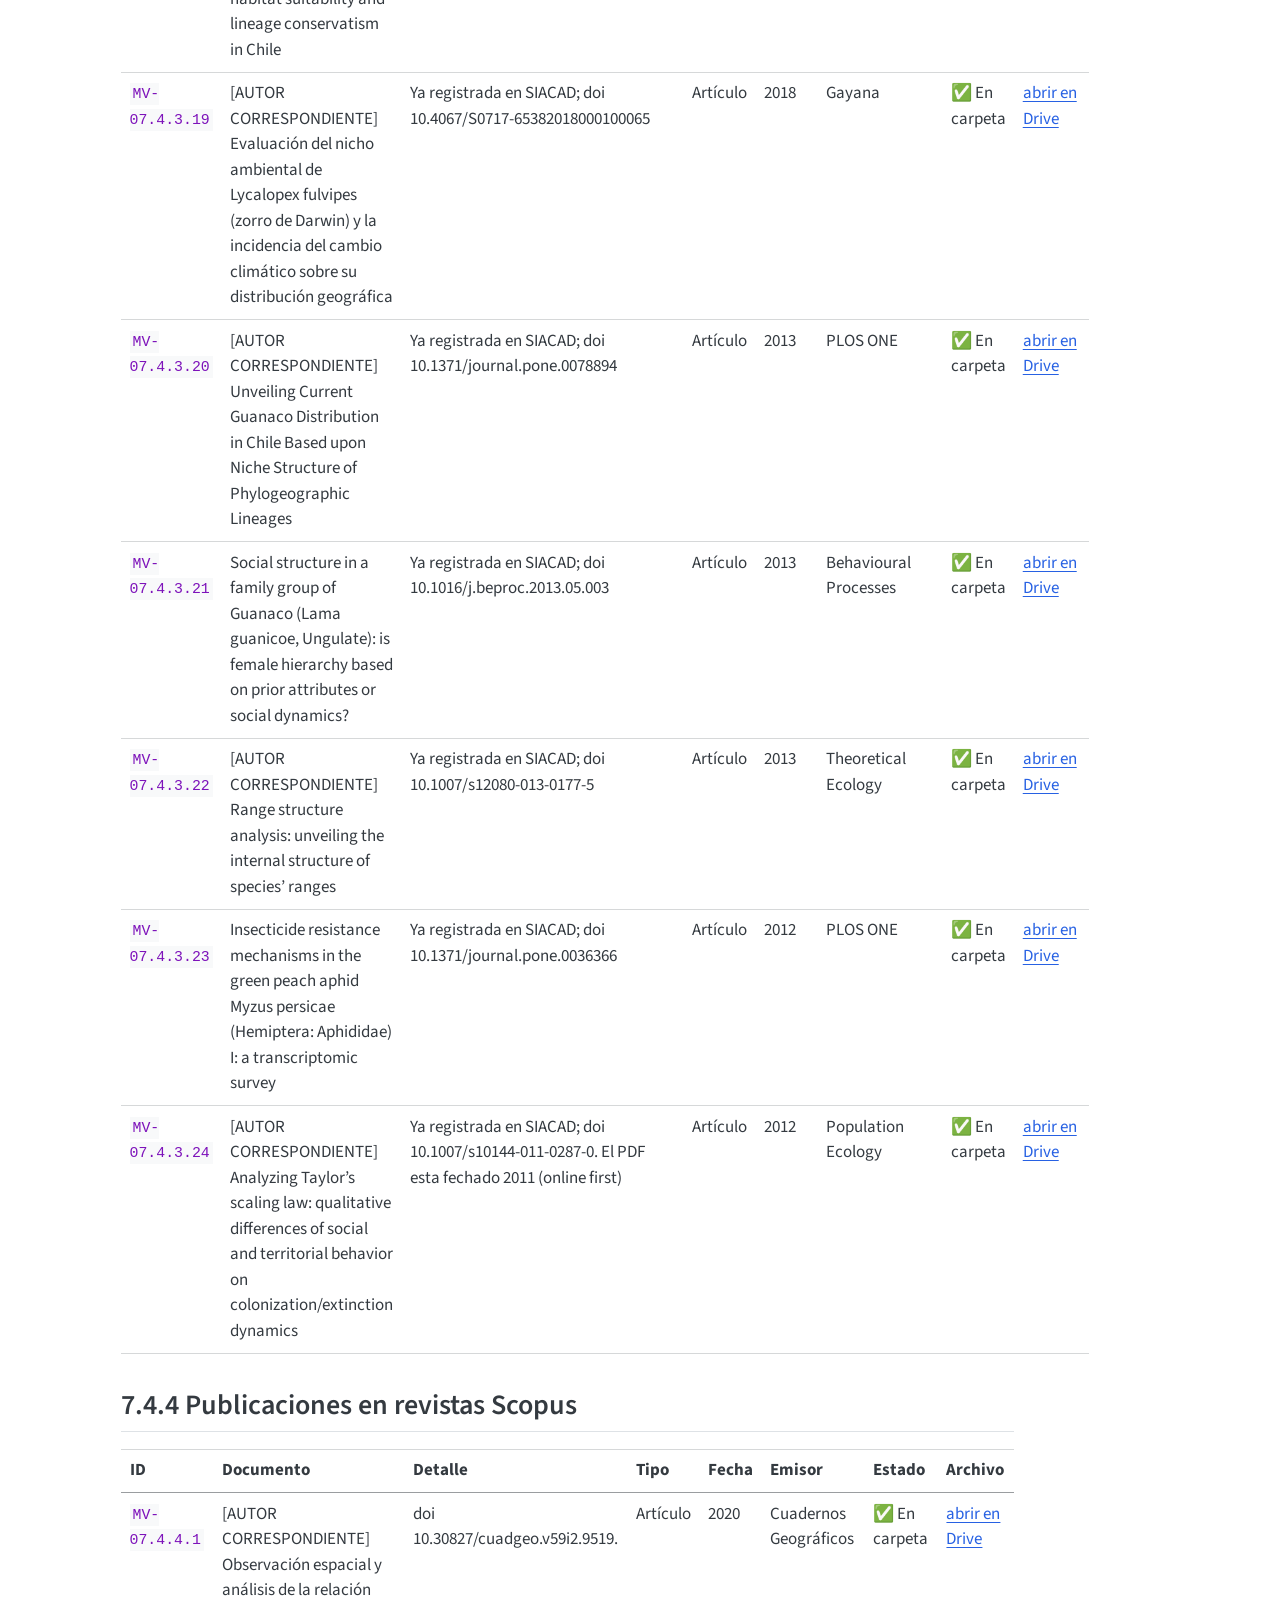
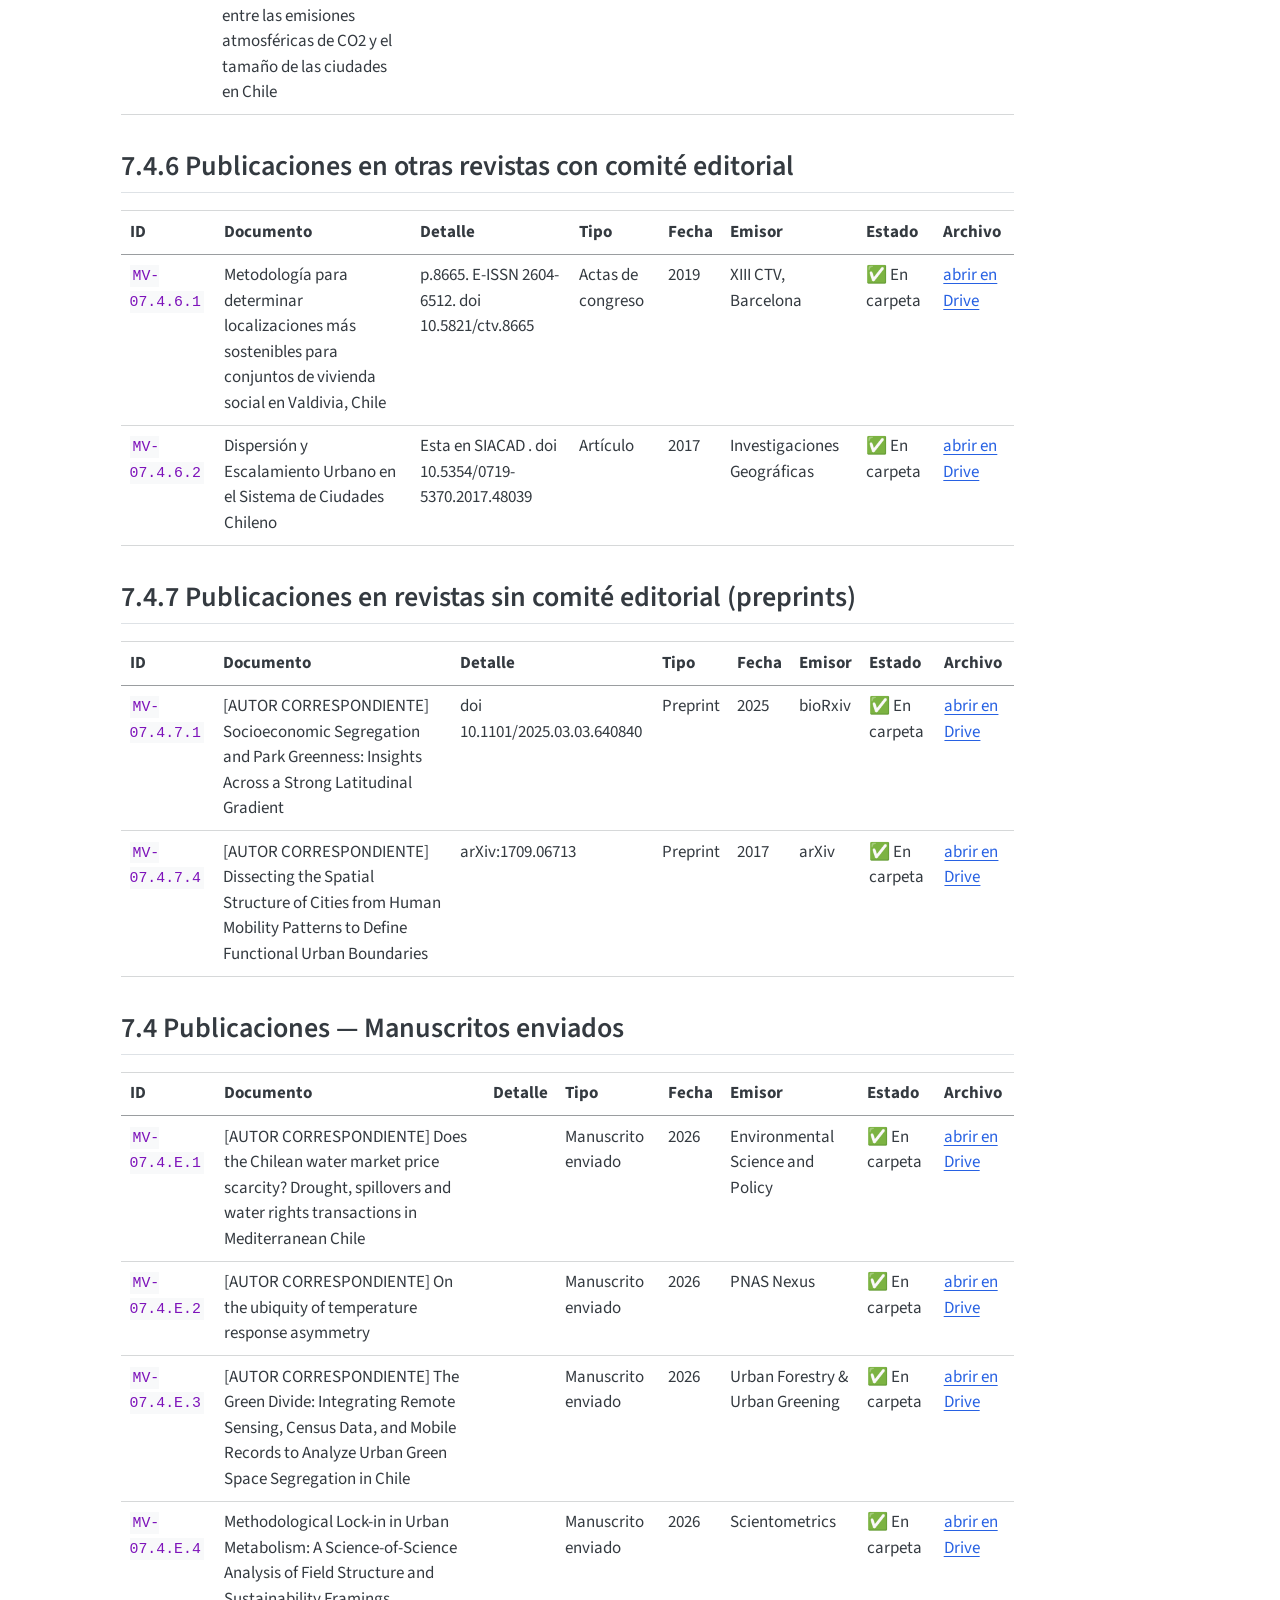
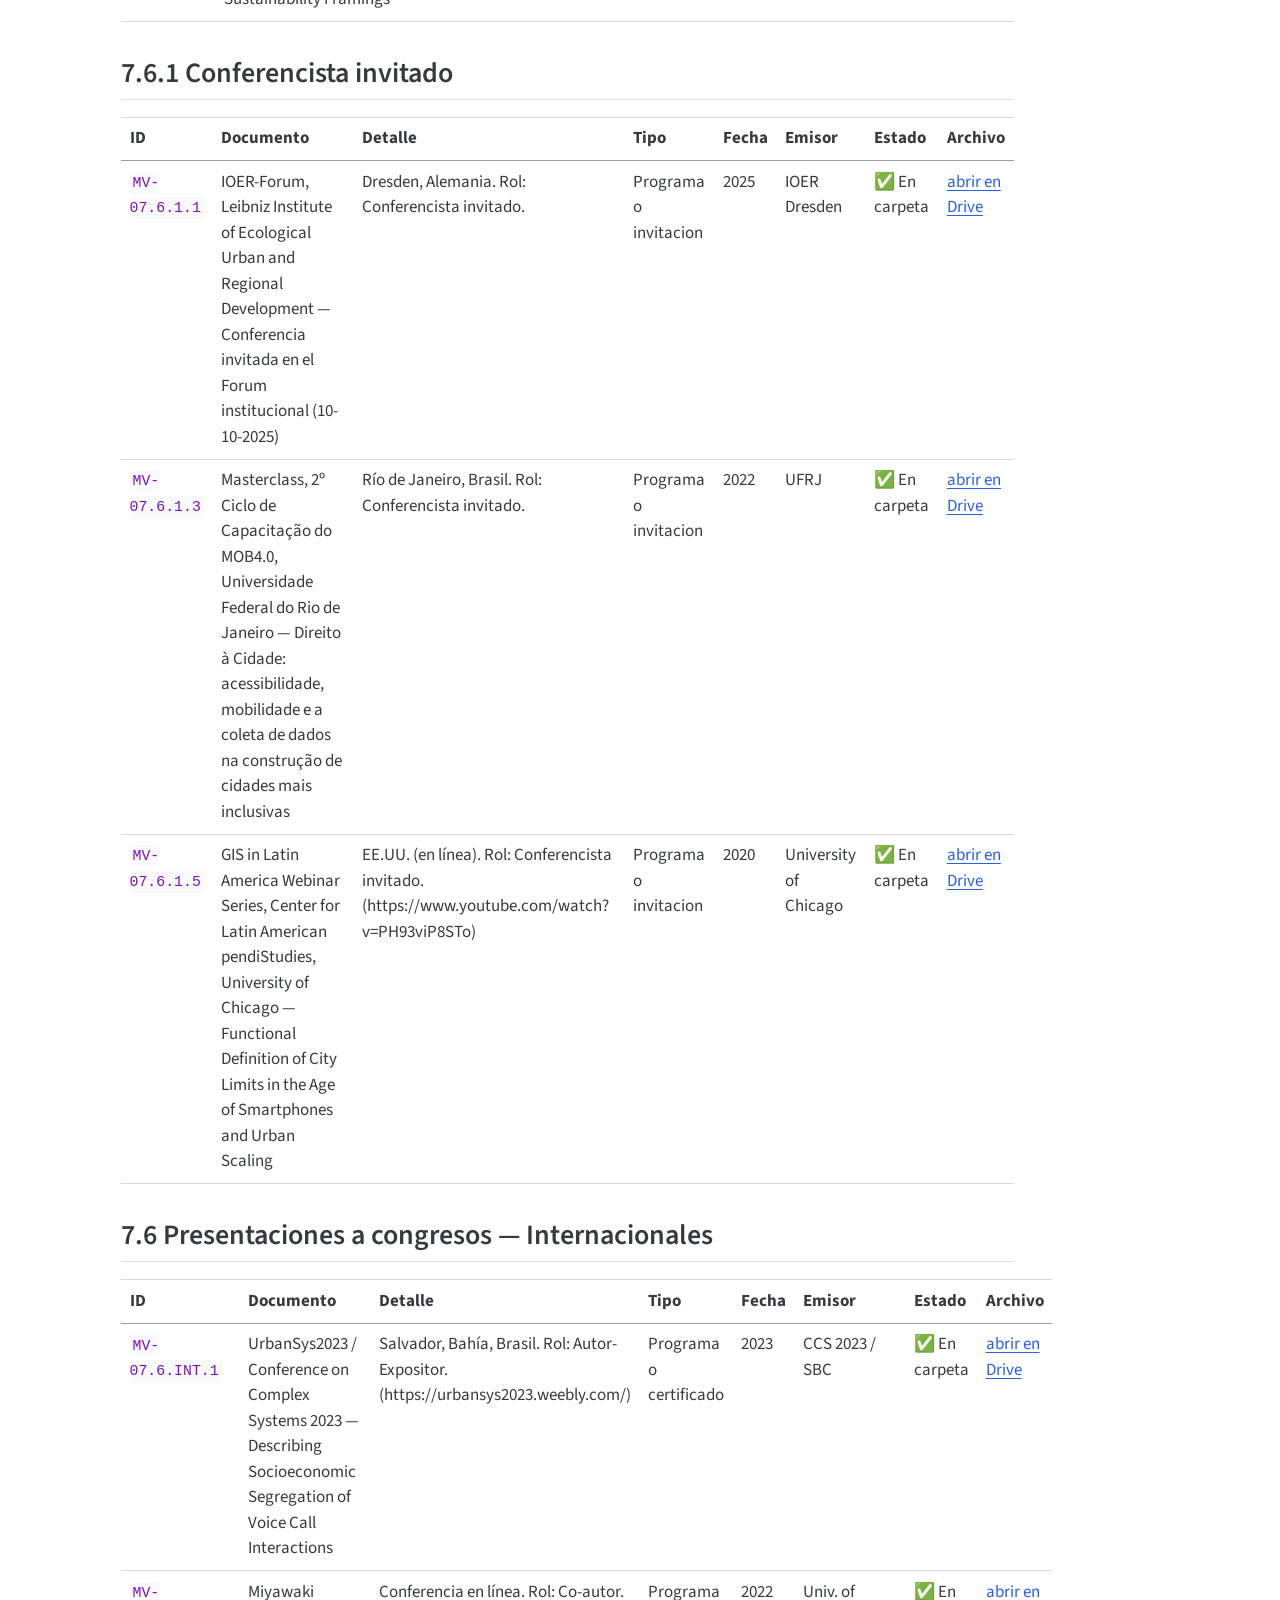
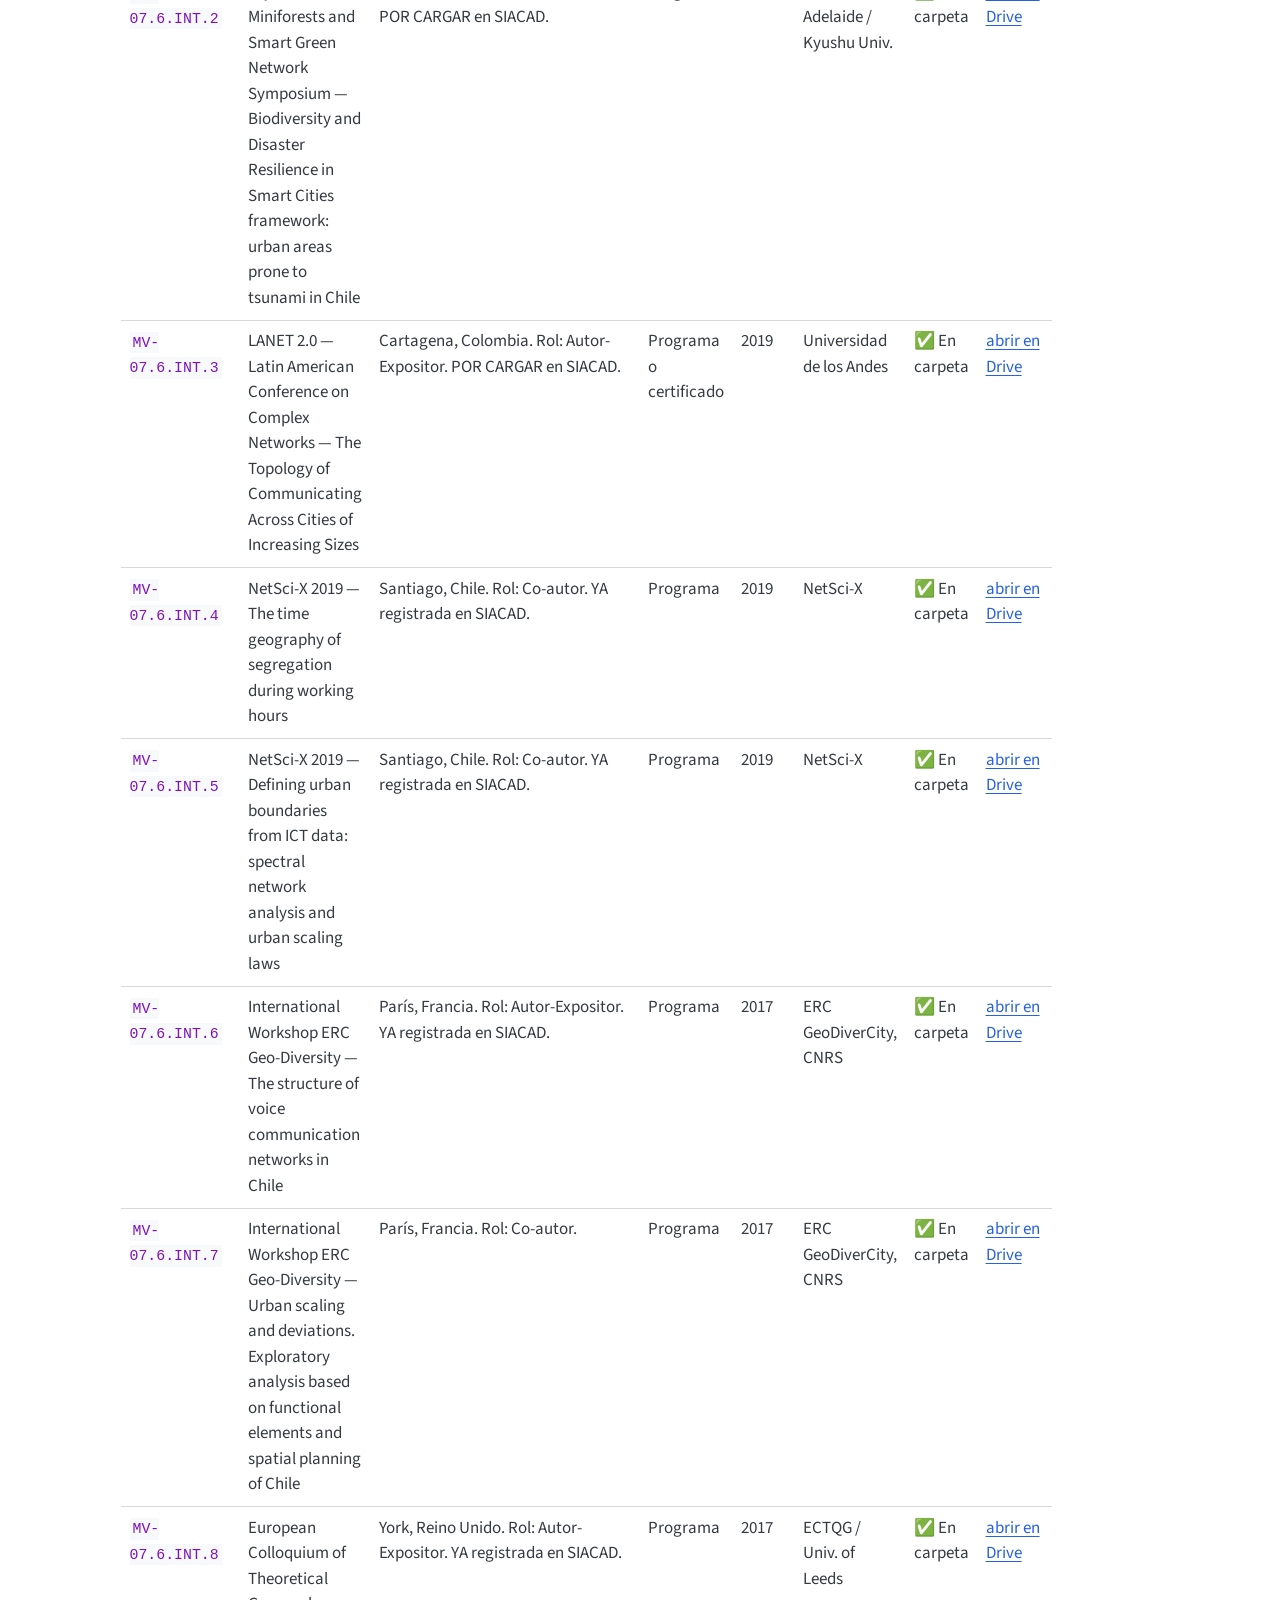
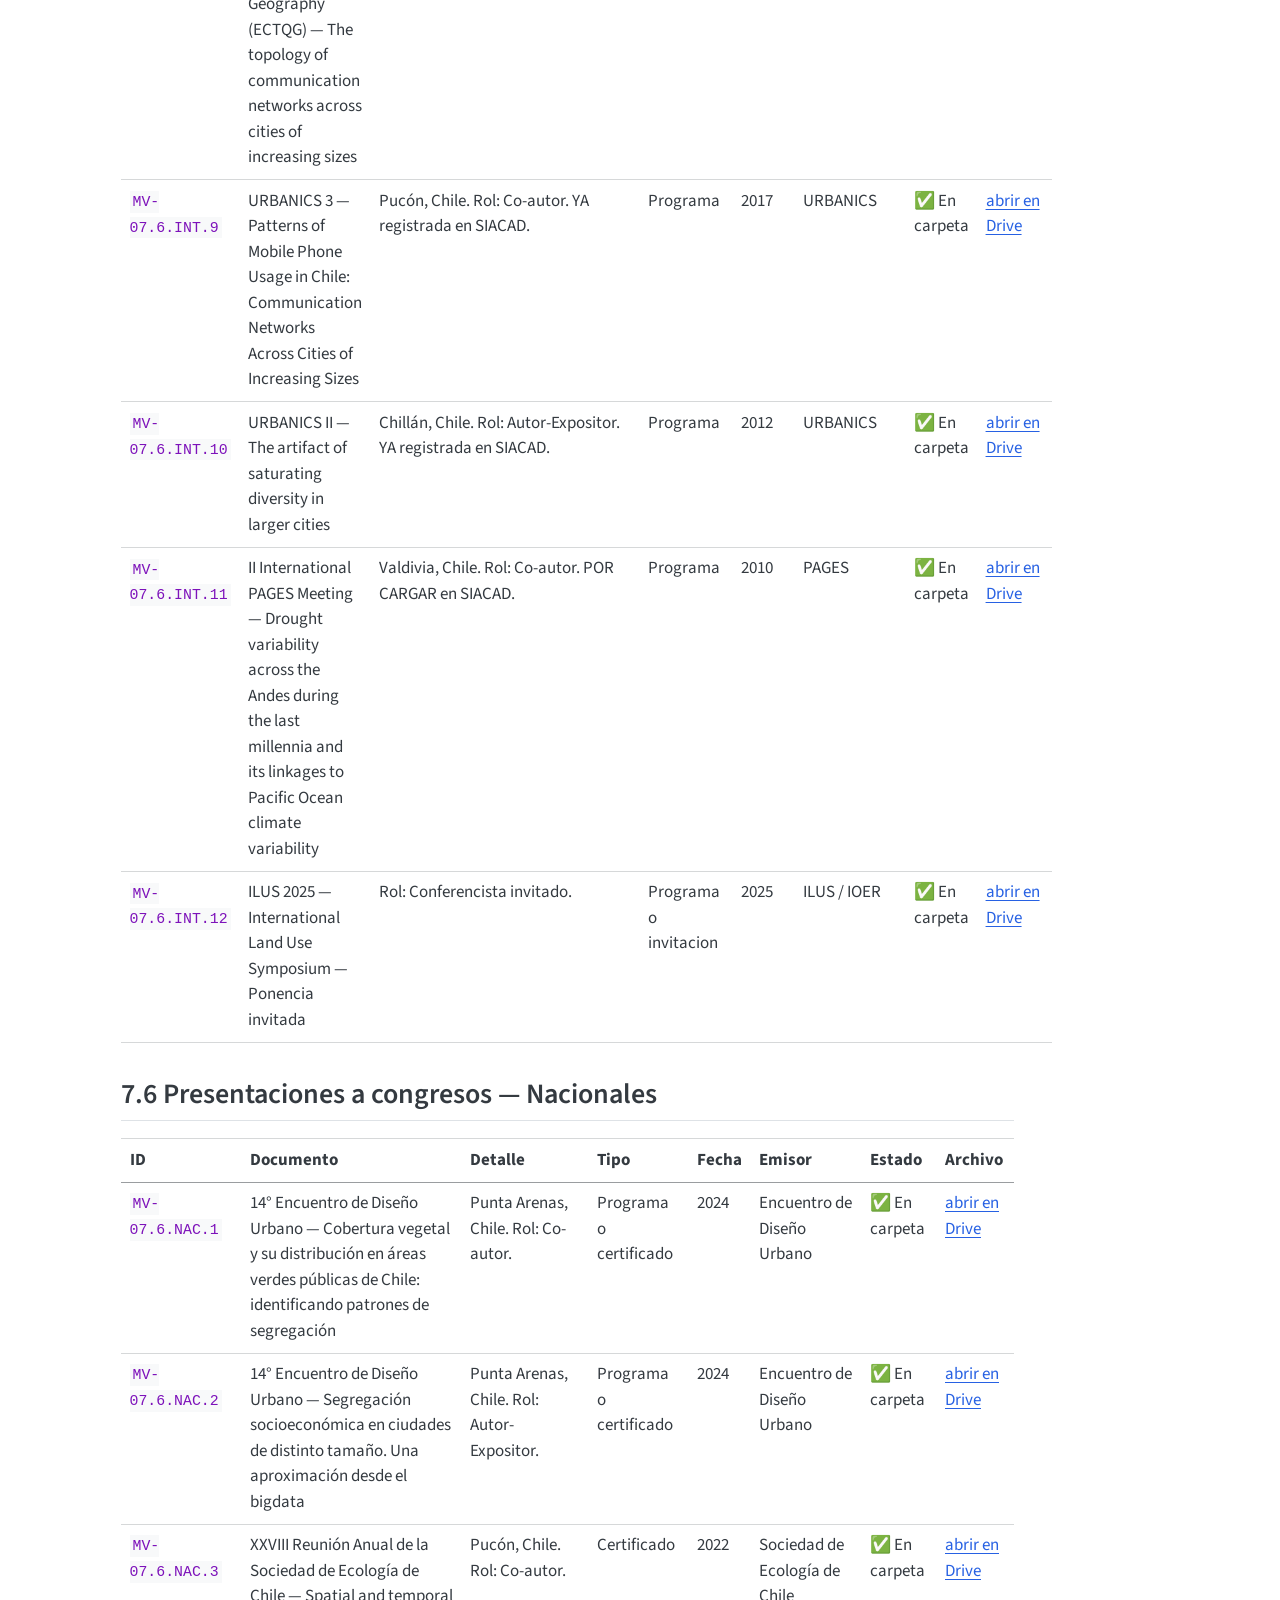
==== commit 312b9962: "fondef subido" ====
--- a/docs/index.html
+++ b/docs/index.html
@@ -152,7 +152,7 @@
 
 
 <p>Este índice reúne los antecedentes de respaldo del currículum presentado por Horacio Samaniego Salinas para su promoción académica al 31 de Agosto 2026. Se reunen los antecedentes con énfasis en los años de trayectoria desde su nombramiento como profesor Asociado. Cada documento se identifica con el numeral de la Plantilla Única al que corresponde. Los archivos están en una carpeta de Google Drive de acceso restringido; cualquier problema con el acceso a documentos puede solicitarse <a href="mailto:horaciosamaniego@uach.cl">aqui</a>.</p>
-<p>– ULTIMA ACTUALIZACIÓN Lunes 31 de Agosto 2026 –</p>
+<p>– ÚLTIMA ACTUALIZACIÓN: 31/08/2026 11:56:52 –</p>
 <section id="títulos-grados-y-postdoctorados" class="level2">
 <h2 class="anchored" data-anchor-id="títulos-grados-y-postdoctorados">2. Títulos, grados y postdoctorados</h2>
 <table class="caption-top table">
@@ -409,12 +409,12 @@
 <tr class="even">
 <td><code>MV-07.3.4</code></td>
 <td>FONDEF D10I1038 - certificado y rol declarado</td>
-<td></td>
+<td>Ya registrado en SIACAD. Certificado de cierre extraviado. VIDCA está gestionándolo</td>
 <td>Certificado</td>
 <td>2012-2015</td>
 <td>ANID</td>
-<td>⬜ Pendiente</td>
-<td>—</td>
+<td>✅ En carpeta</td>
+<td><a href="https://drive.google.com/file/d/1bybDHUeJhb_q-RHaJK_DKaHycdwkEJgf/view">abrir en Drive</a></td>
 </tr>
 <tr class="odd">
 <td><code>MV-07.3.5</code></td>
@@ -1041,7 +1041,7 @@
 </tr>
 <tr class="odd">
 <td><code>MV-07.6.1.5</code></td>
-<td>GIS in Latin America Webinar Series, Center for Latin American Studies, University of Chicago — Functional Definition of City Limits in the Age of Smartphones and Urban Scaling</td>
+<td>GIS in Latin America Webinar Series, Center for Latin American pendiStudies, University of Chicago — Functional Definition of City Limits in the Age of Smartphones and Urban Scaling</td>
 <td>EE.UU. (en línea). Rol: Conferencista invitado. (https://www.youtube.com/watch?v=PH93viP8STo)</td>
 <td>Programa o invitacion</td>
 <td>2020</td>
@@ -1085,8 +1085,8 @@
 <td>Programa</td>
 <td>2022</td>
 <td>Univ. of Adelaide / Kyushu Univ.</td>
-<td>⬜ Pendiente</td>
-<td>—</td>
+<td>✅ En carpeta</td>
+<td><a href="https://drive.google.com/file/d/1FBijN3MQmLwnFEQjatZJtNaqsNEYeVI0/view">abrir en Drive</a></td>
 </tr>
 <tr class="odd">
 <td><code>MV-07.6.INT.3</code></td>
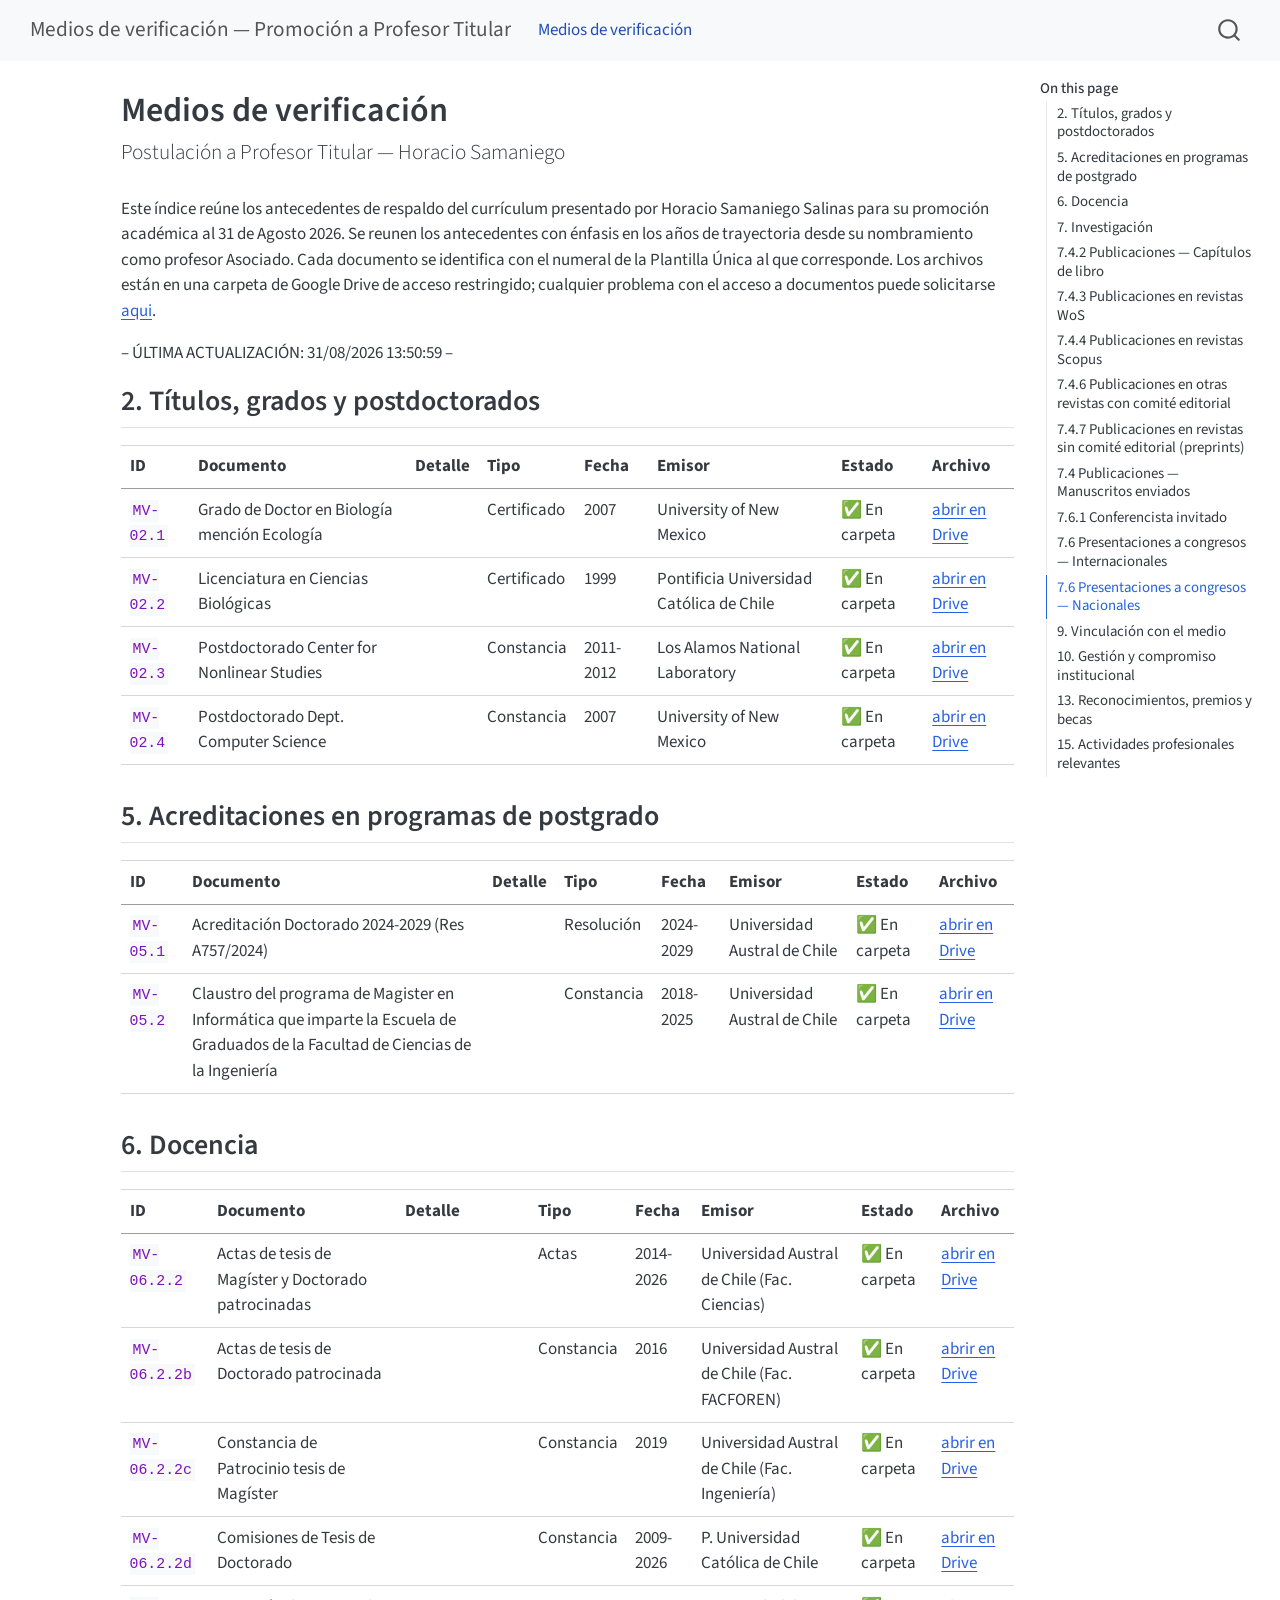
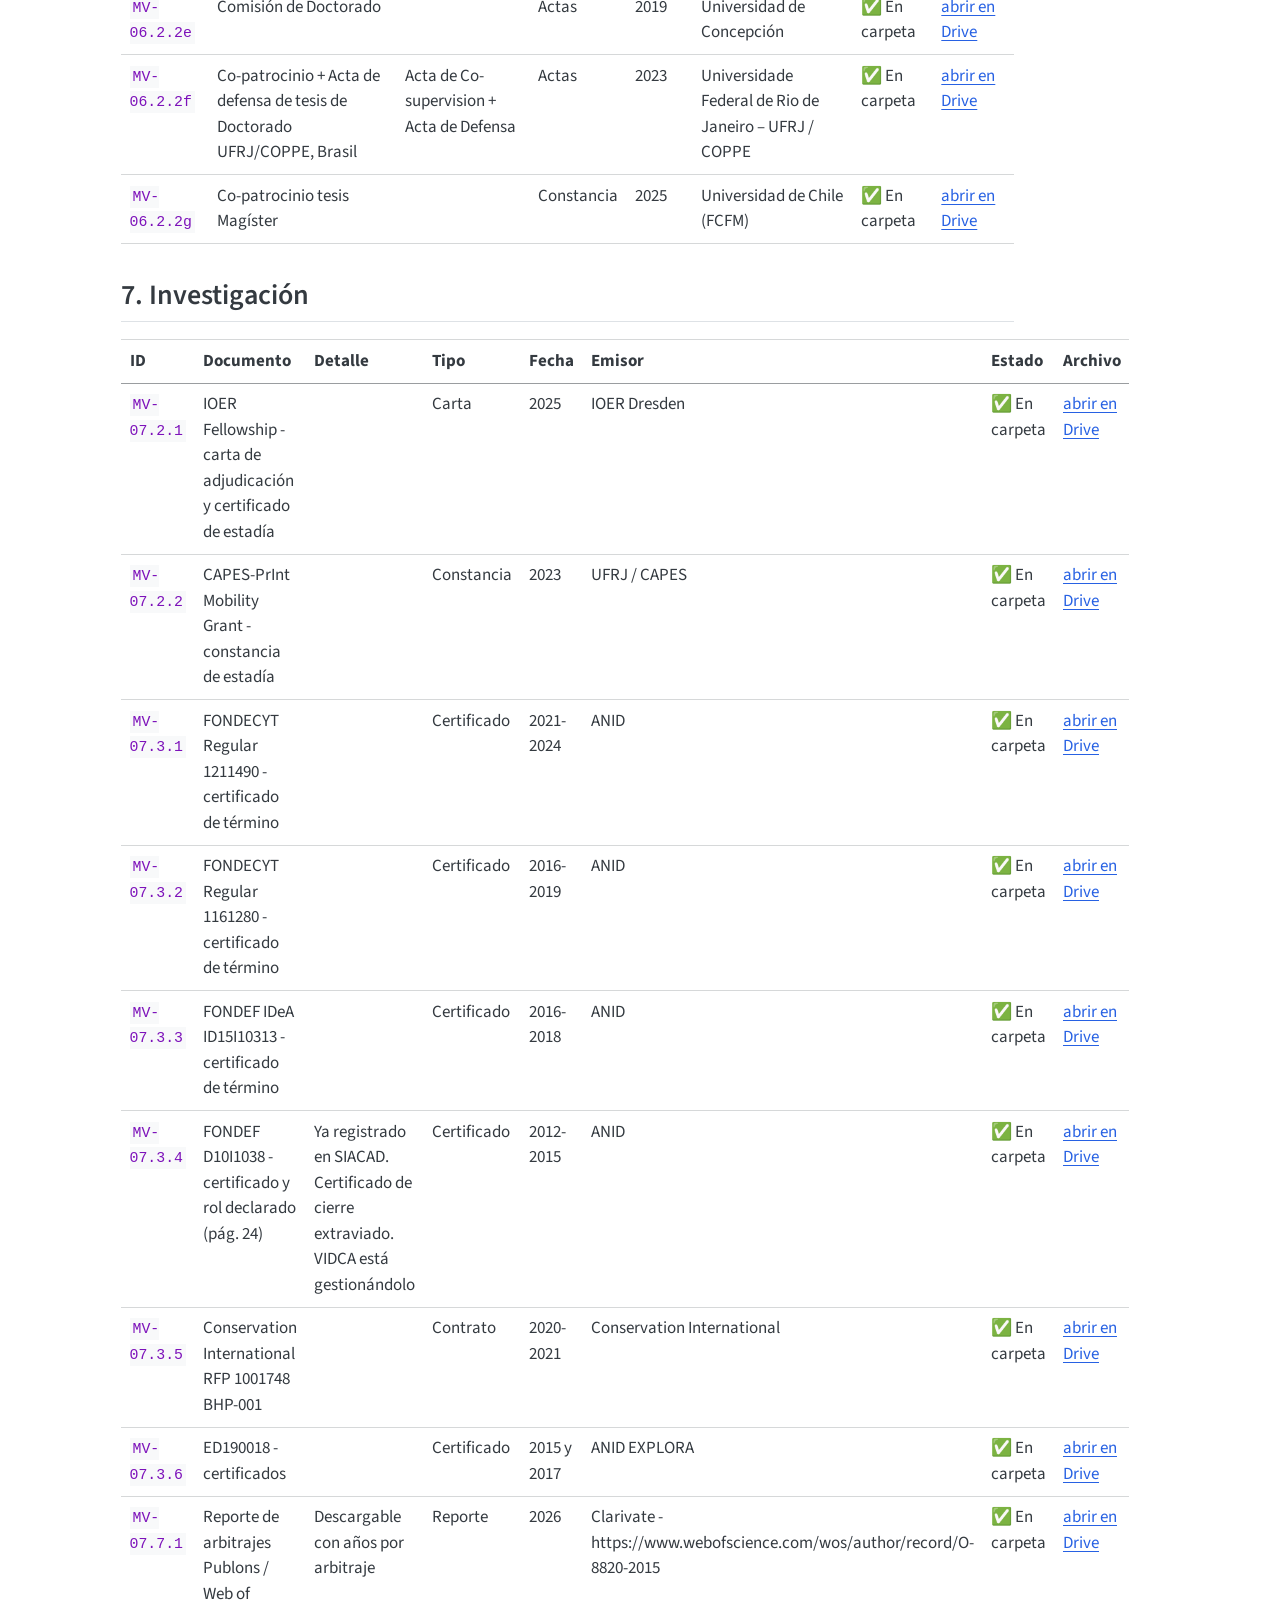
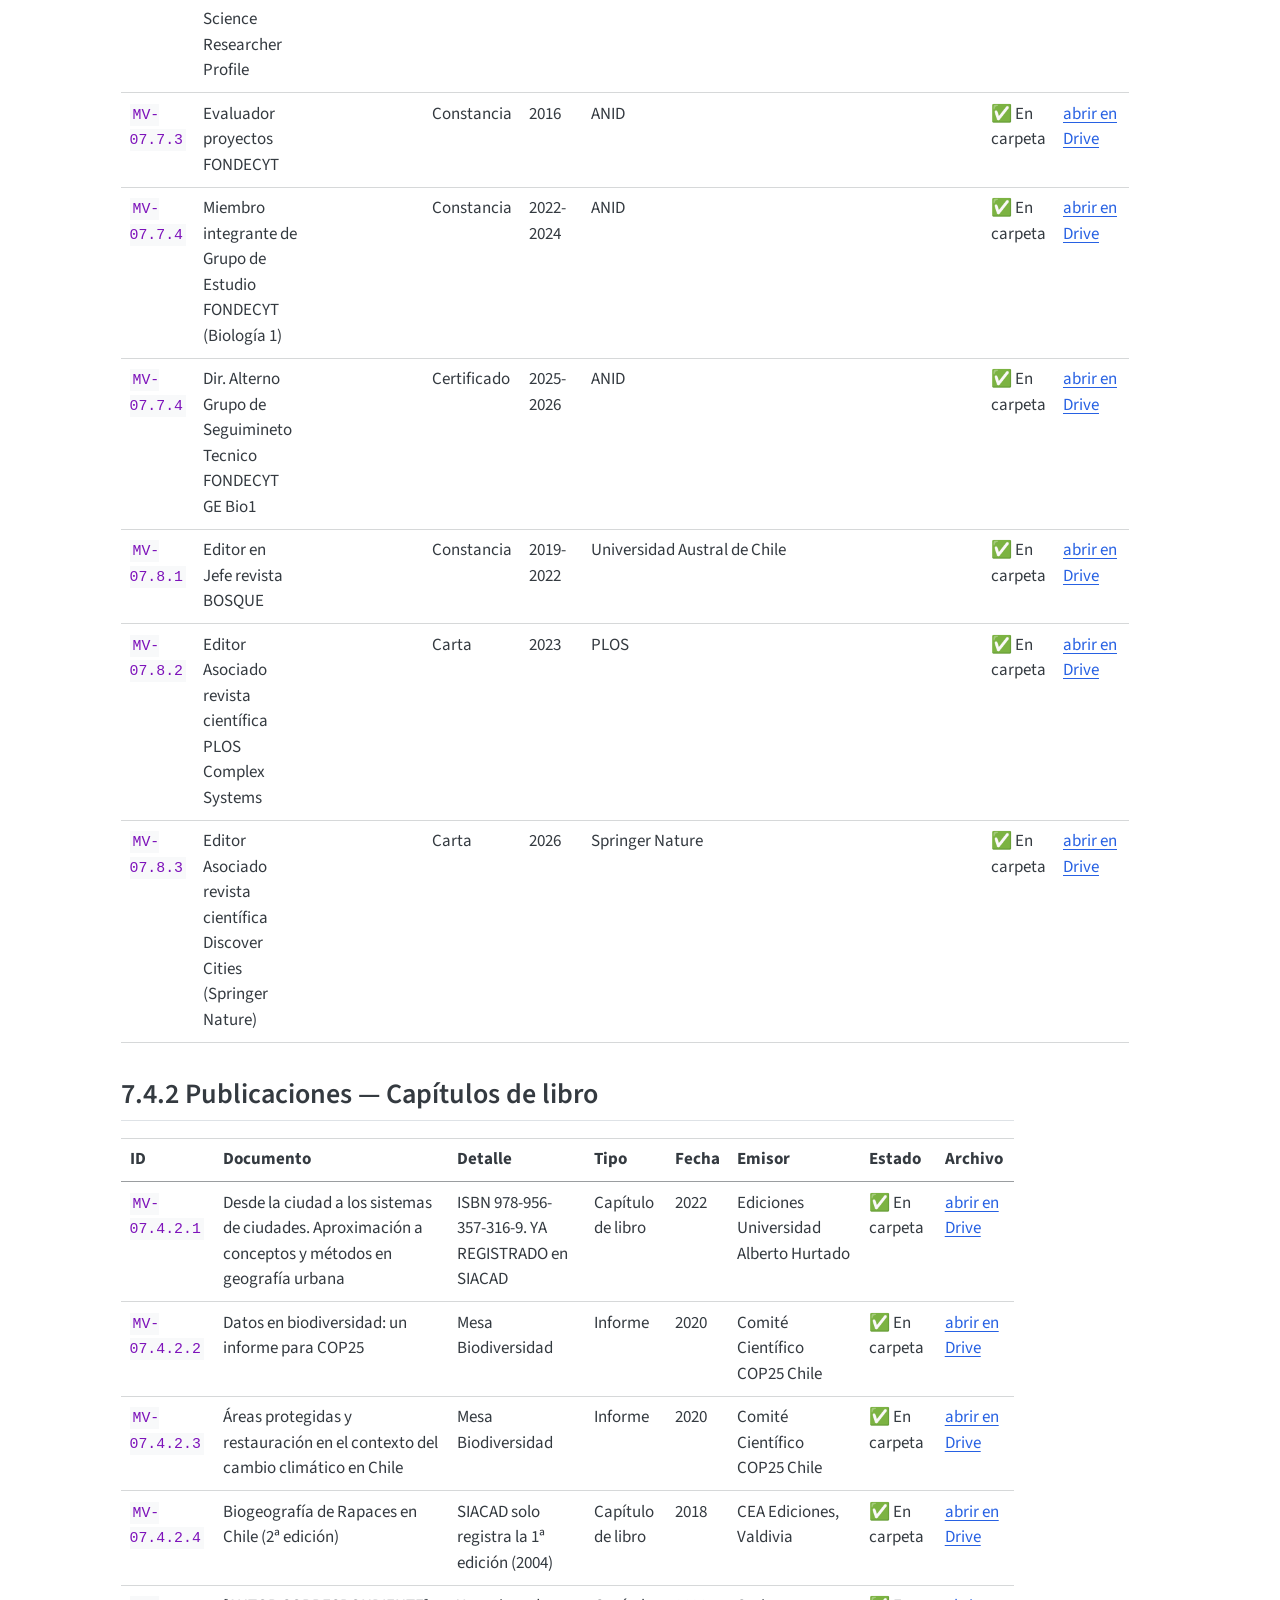
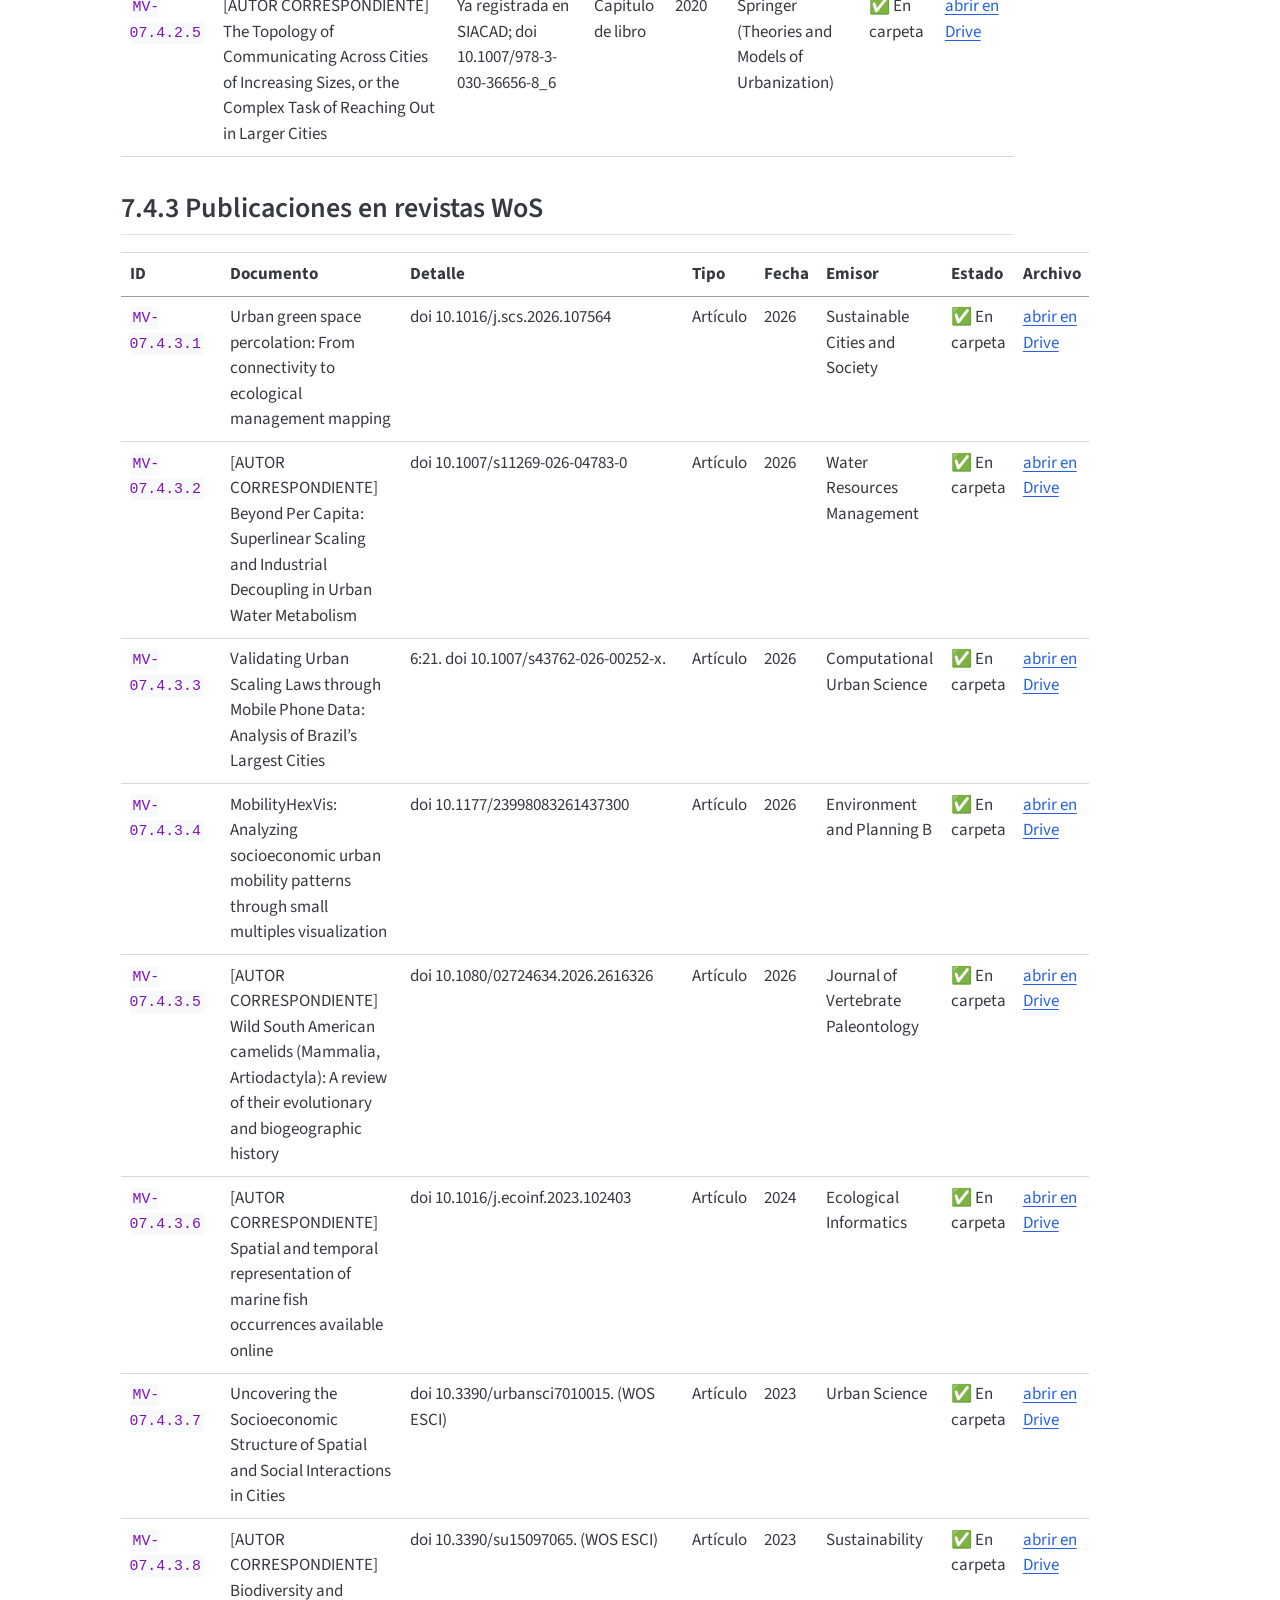
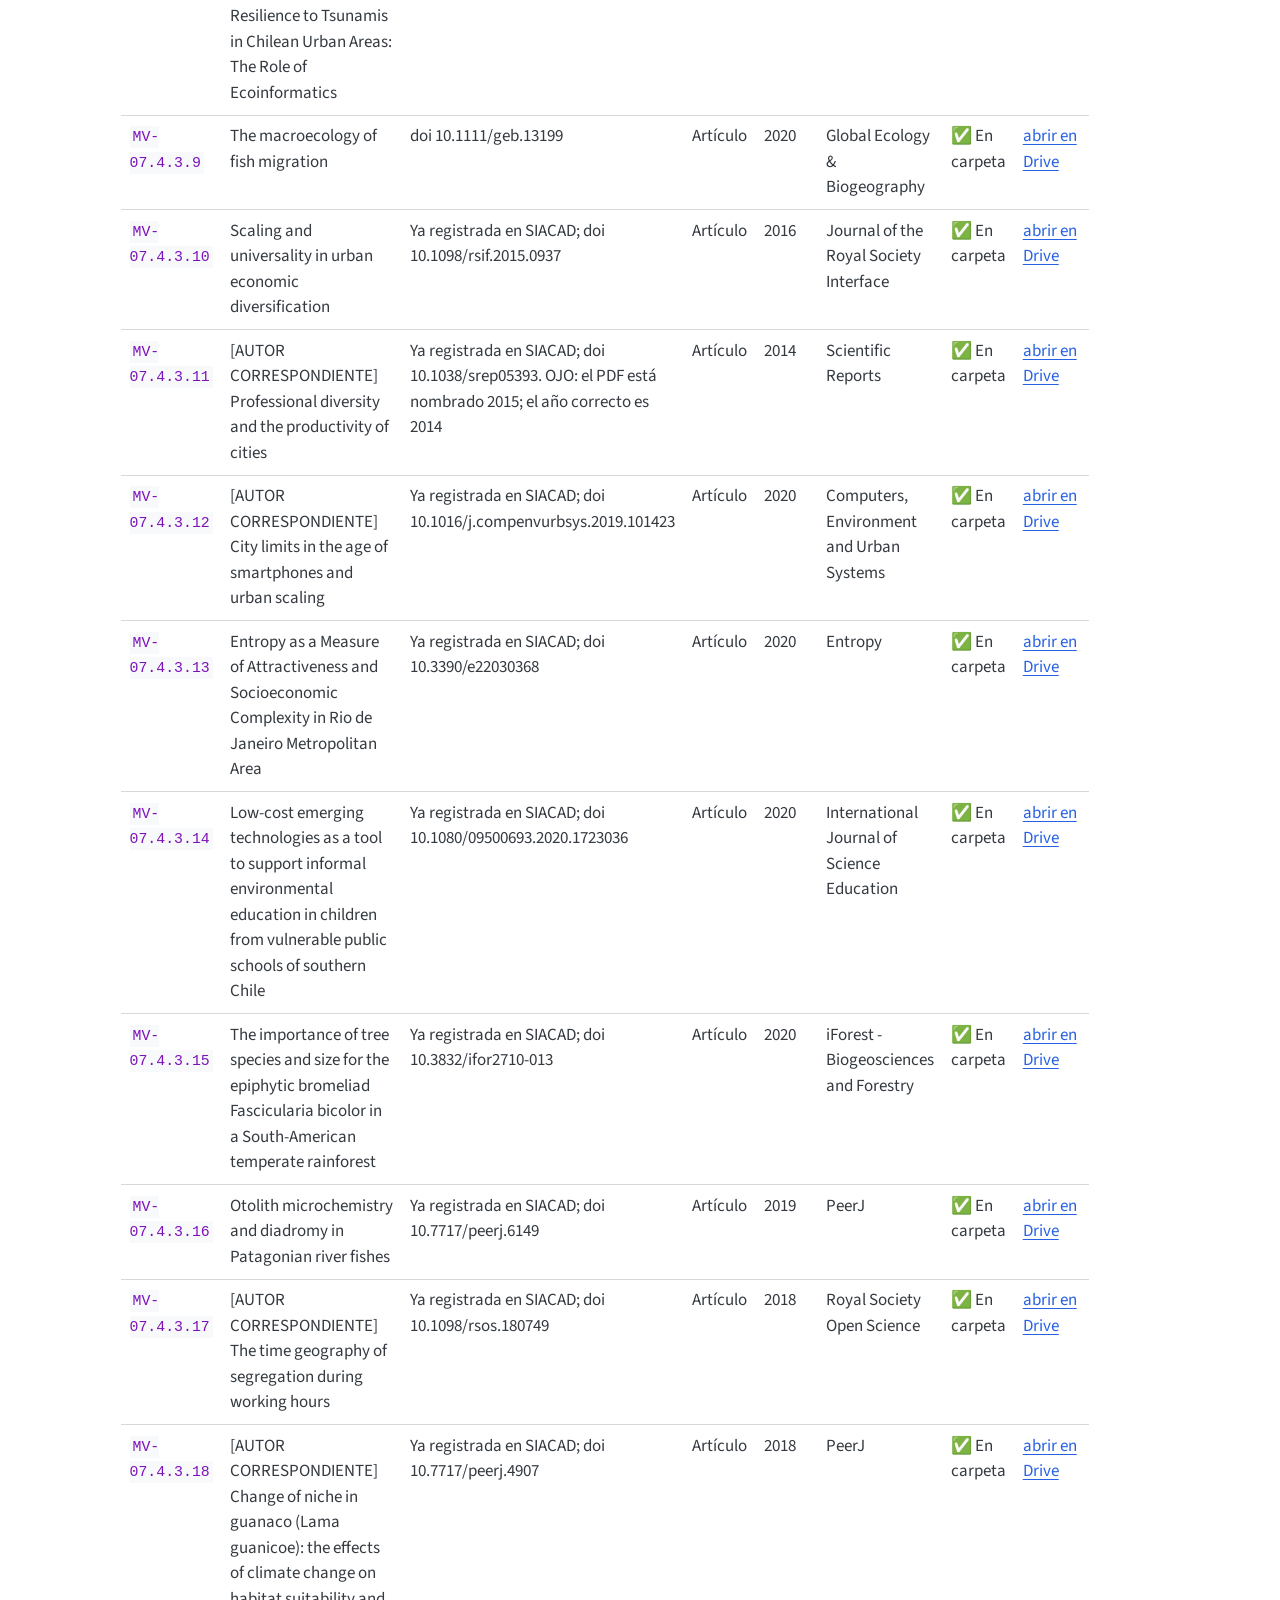
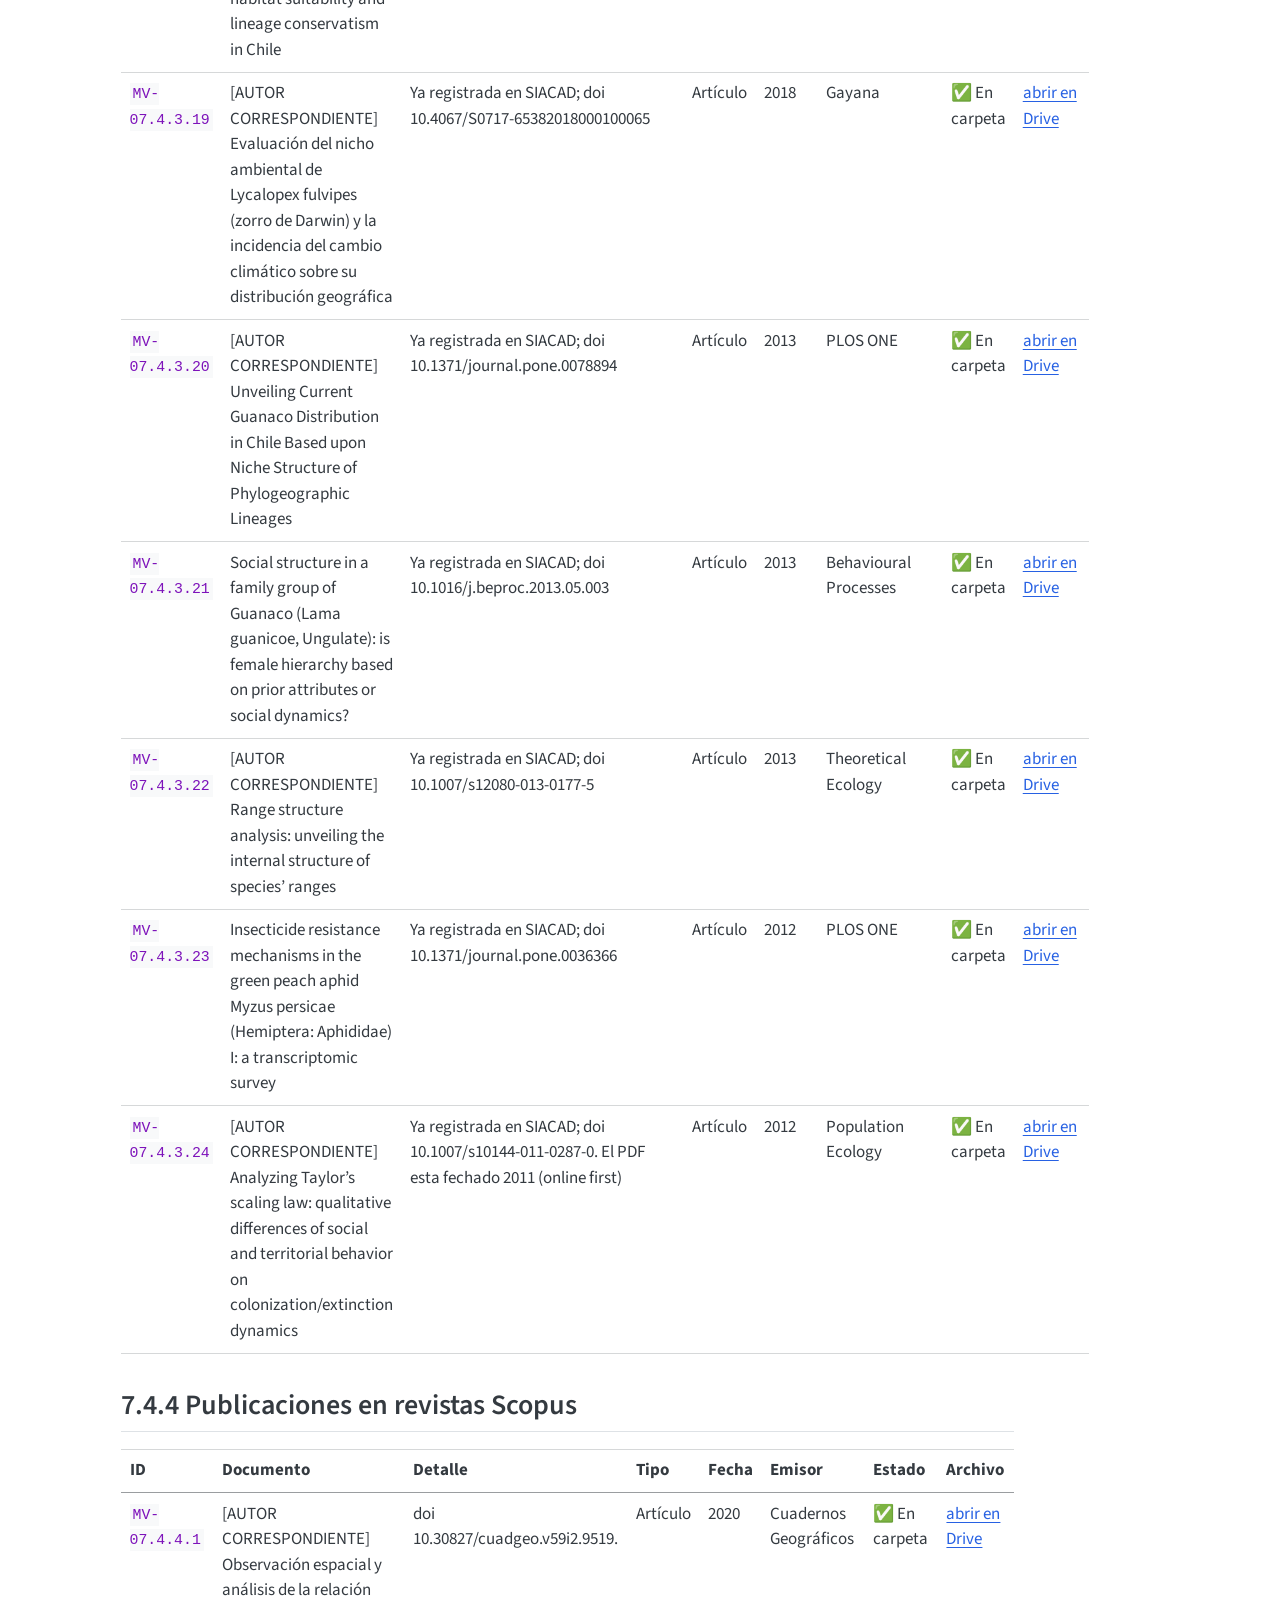
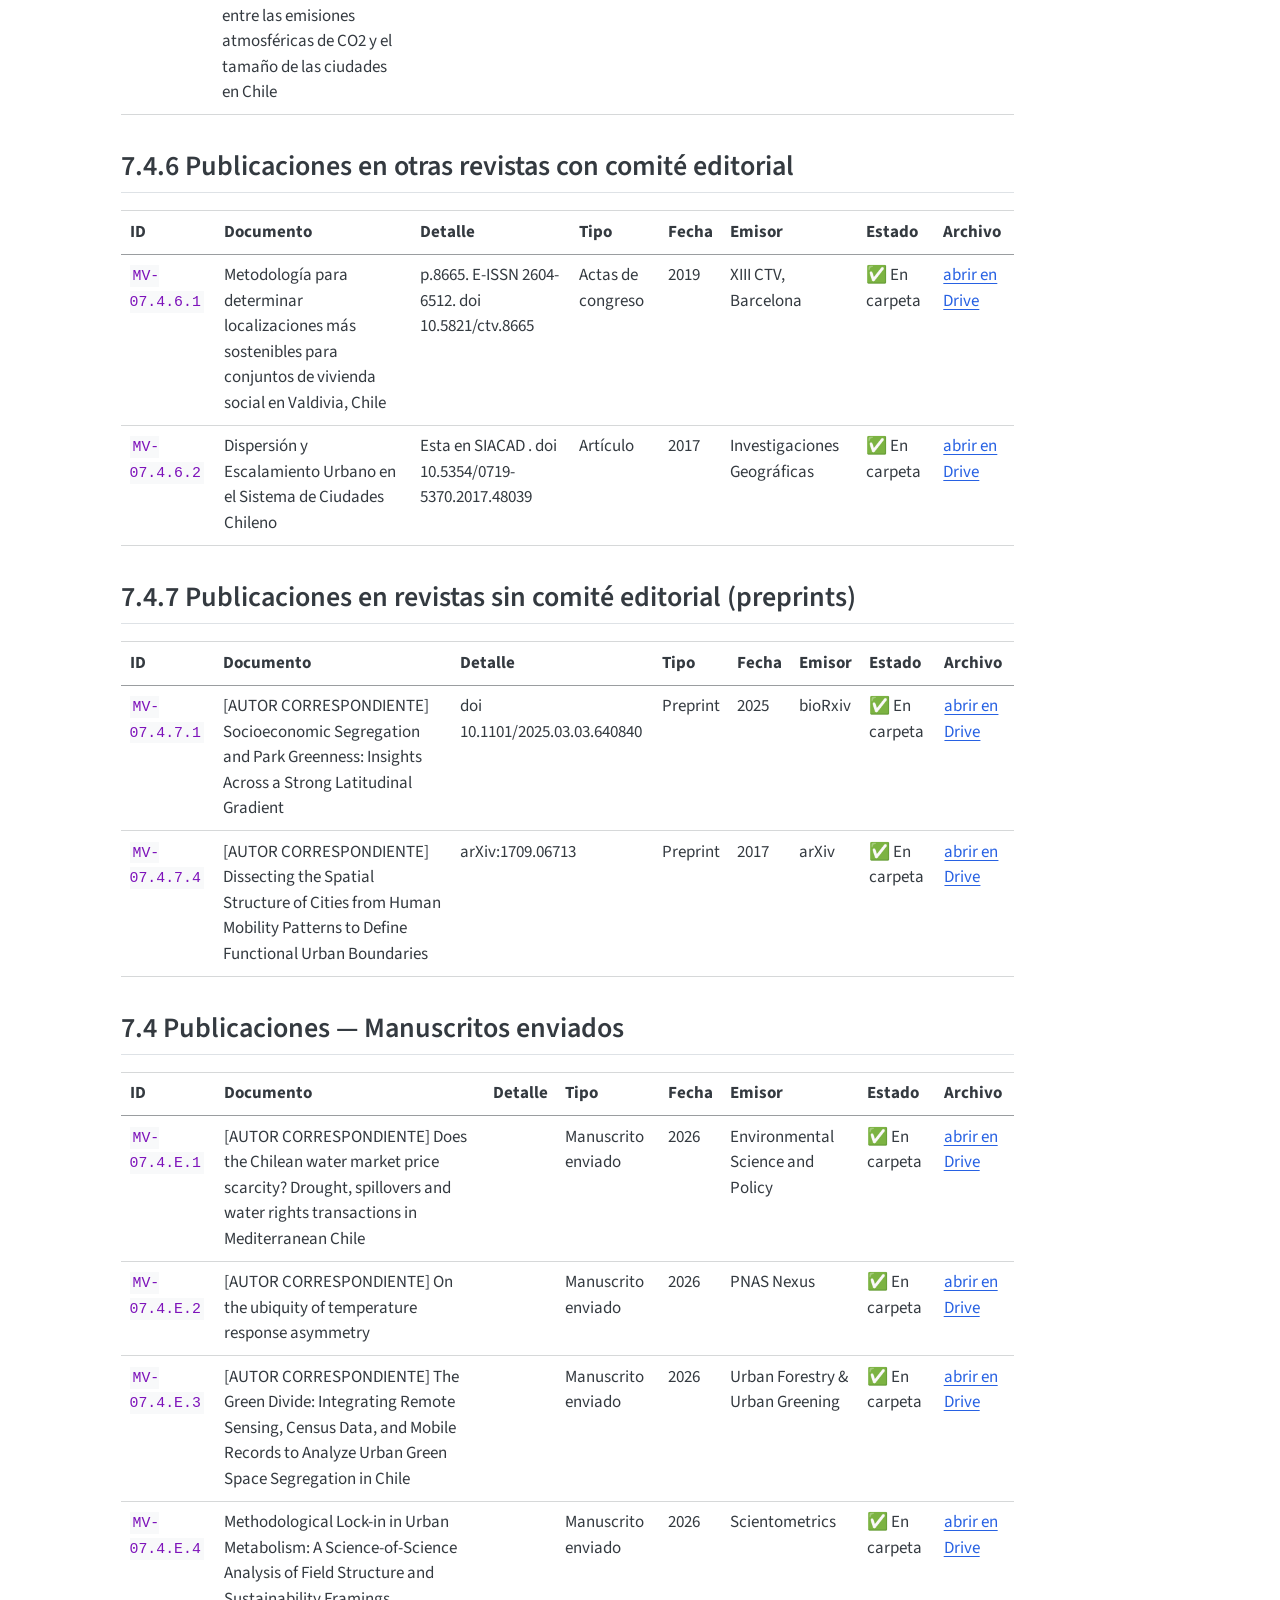
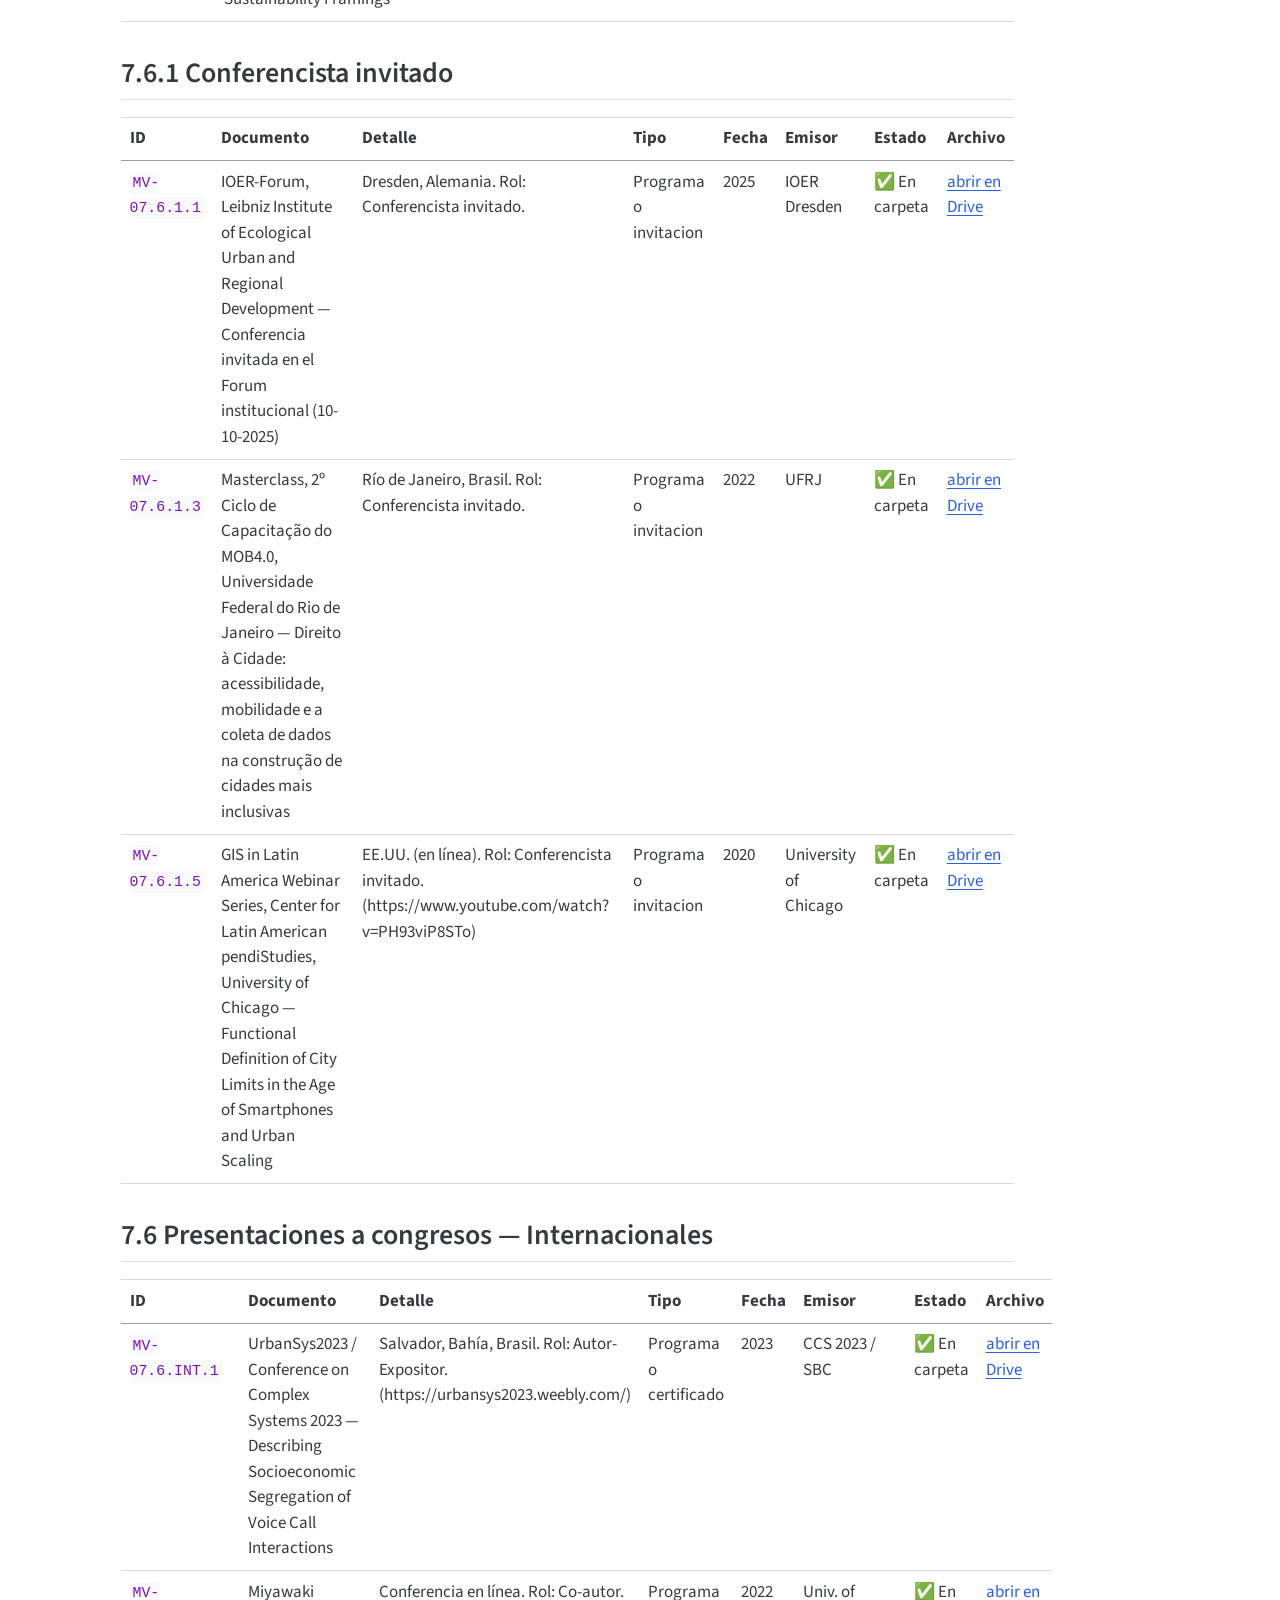
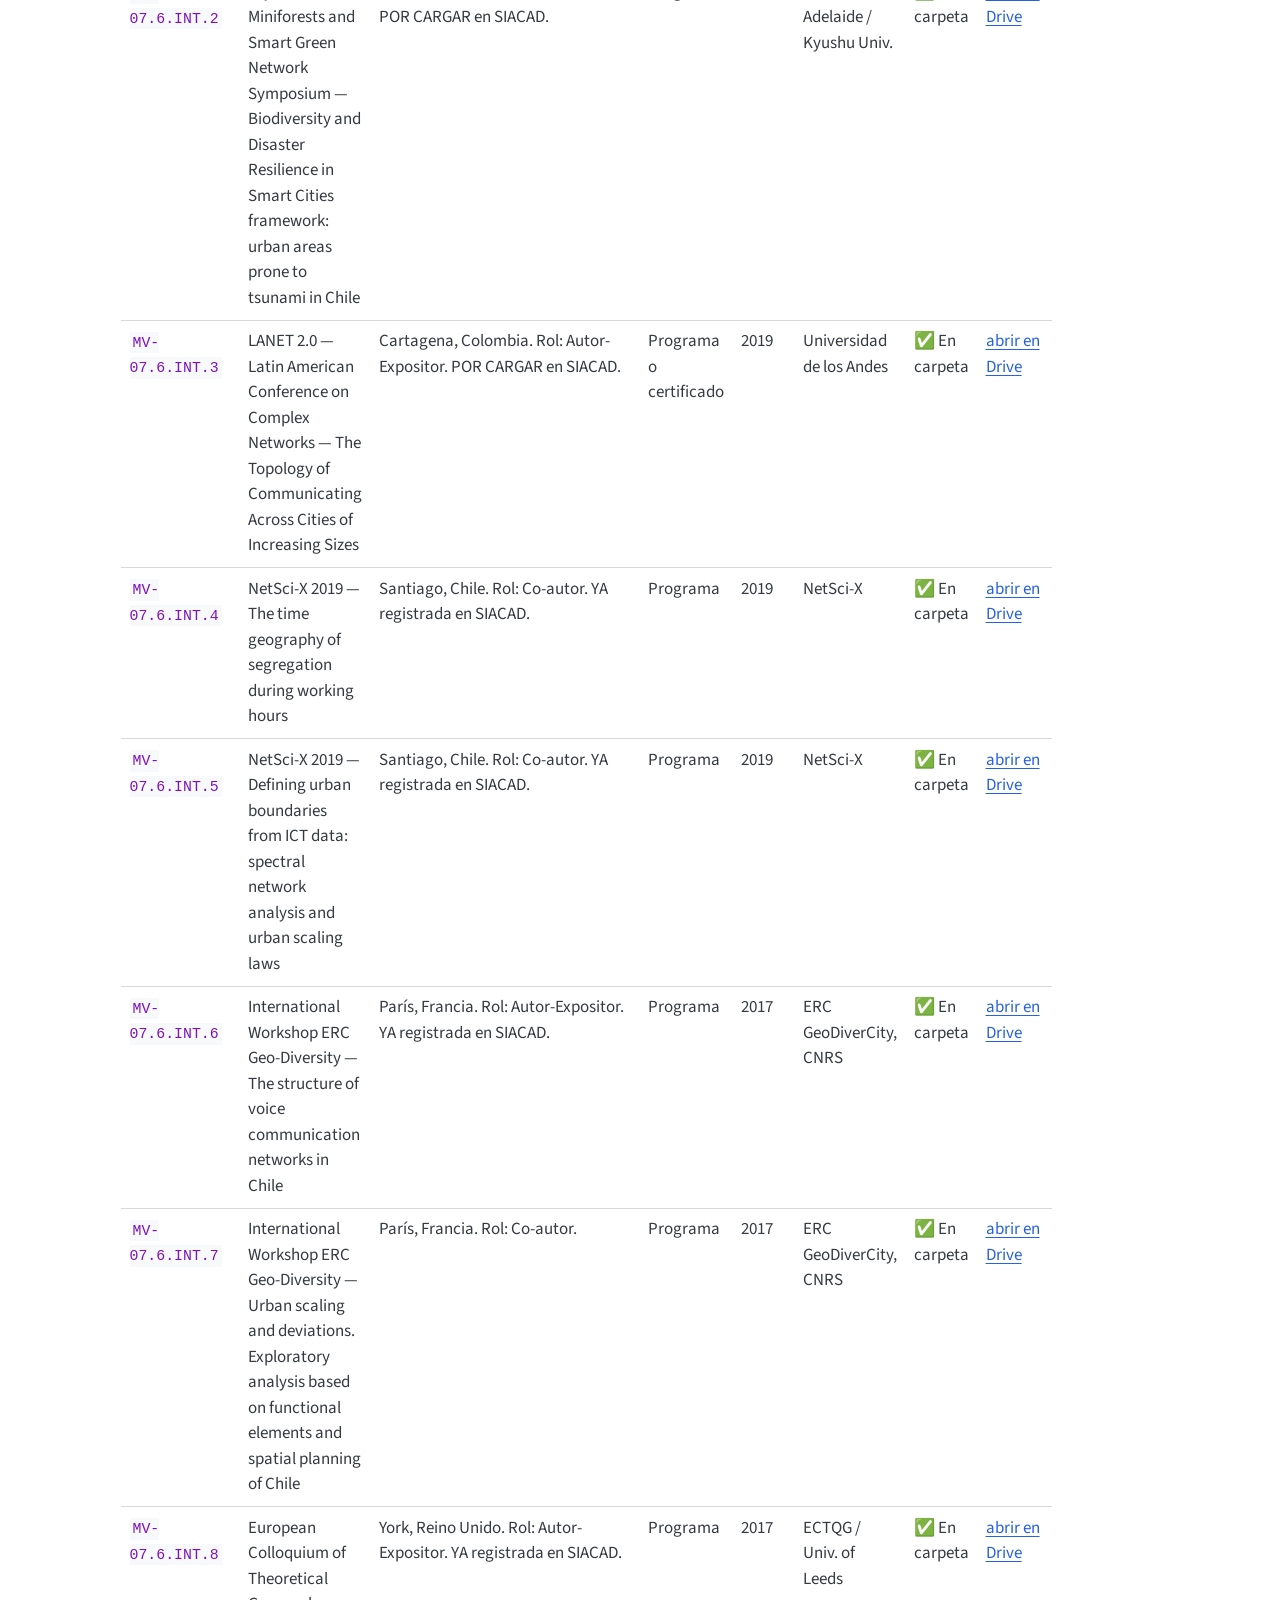
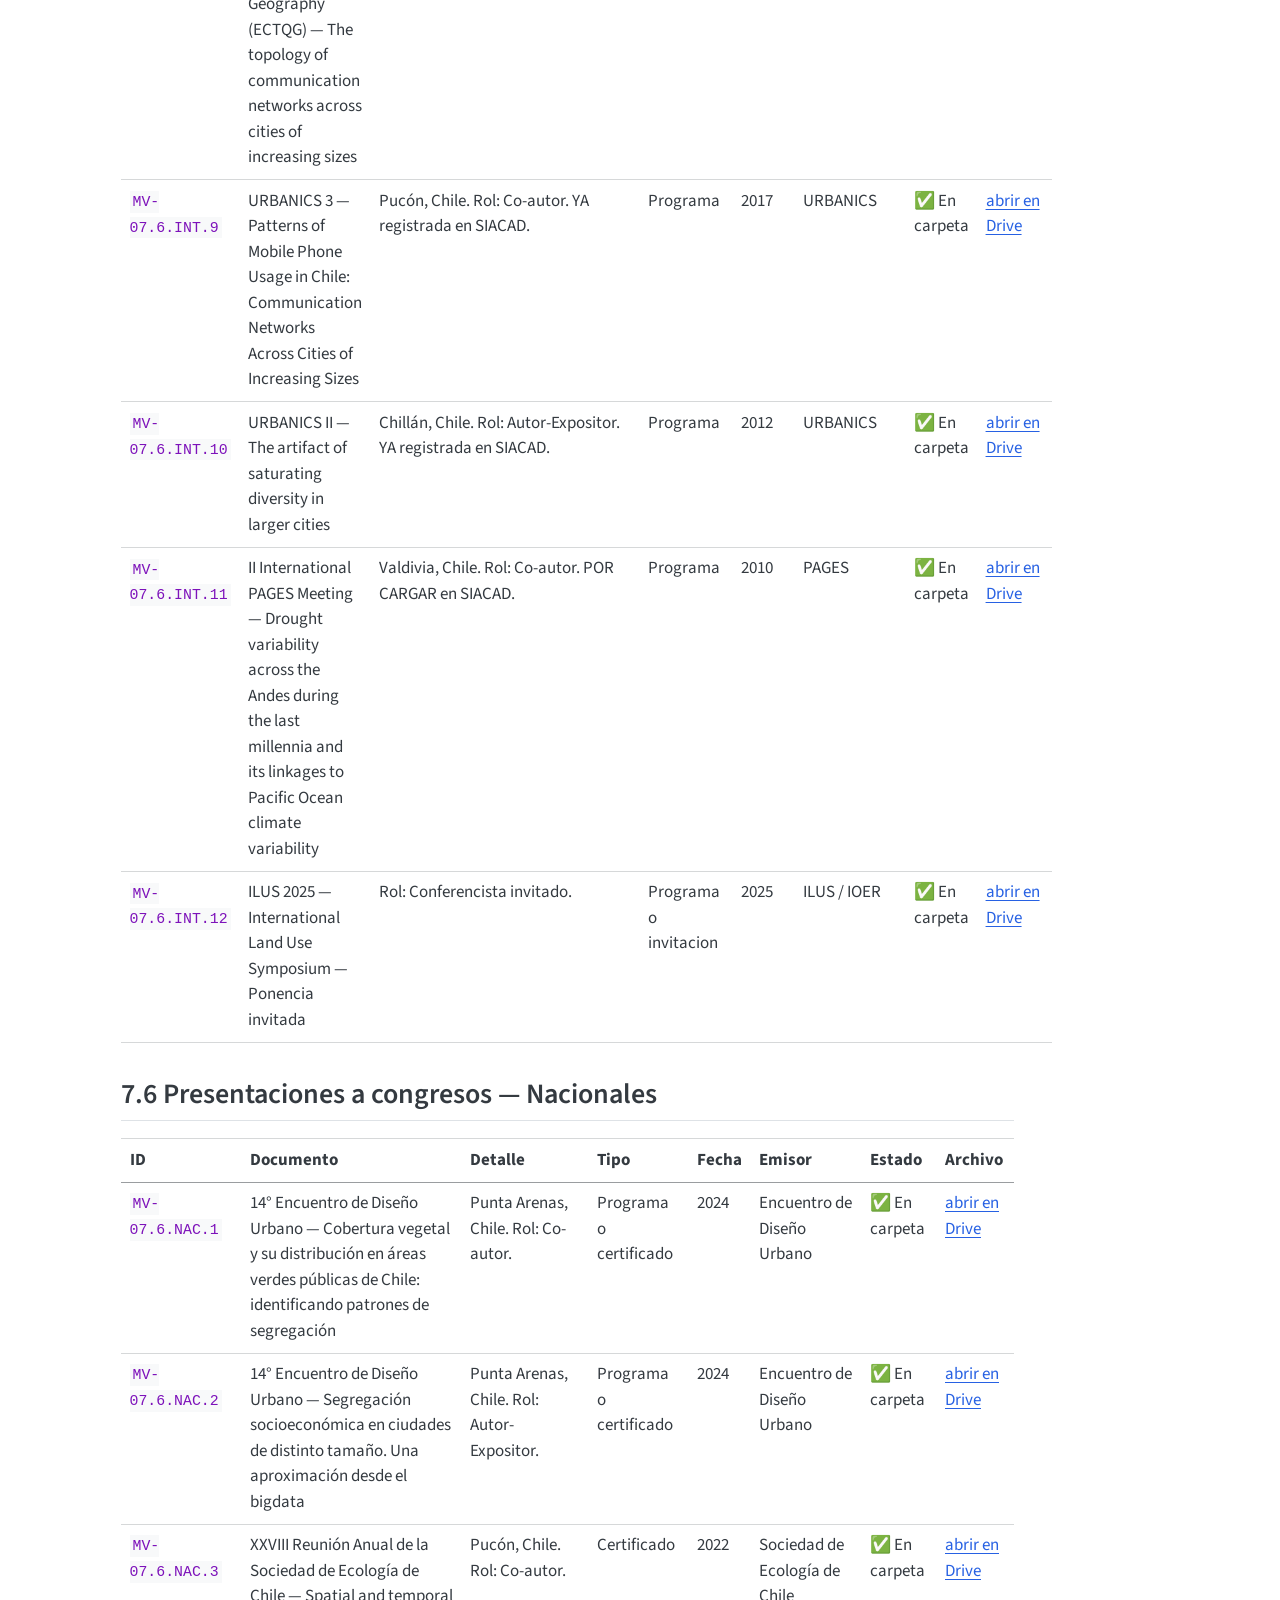
==== commit 4e85020d: "added letter FONDEF" ====
--- a/docs/index.html
+++ b/docs/index.html
@@ -152,7 +152,7 @@
 
 
 <p>Este índice reúne los antecedentes de respaldo del currículum presentado por Horacio Samaniego Salinas para su promoción académica al 31 de Agosto 2026. Se reunen los antecedentes con énfasis en los años de trayectoria desde su nombramiento como profesor Asociado. Cada documento se identifica con el numeral de la Plantilla Única al que corresponde. Los archivos están en una carpeta de Google Drive de acceso restringido; cualquier problema con el acceso a documentos puede solicitarse <a href="mailto:horaciosamaniego@uach.cl">aqui</a>.</p>
-<p>– ÚLTIMA ACTUALIZACIÓN: 31/08/2026 11:56:52 –</p>
+<p>– ÚLTIMA ACTUALIZACIÓN: 31/08/2026 13:50:59 –</p>
 <section id="títulos-grados-y-postdoctorados" class="level2">
 <h2 class="anchored" data-anchor-id="títulos-grados-y-postdoctorados">2. Títulos, grados y postdoctorados</h2>
 <table class="caption-top table">
@@ -408,7 +408,7 @@
 </tr>
 <tr class="even">
 <td><code>MV-07.3.4</code></td>
-<td>FONDEF D10I1038 - certificado y rol declarado</td>
+<td>FONDEF D10I1038 - certificado y rol declarado (pág. 24)</td>
 <td>Ya registrado en SIACAD. Certificado de cierre extraviado. VIDCA está gestionándolo</td>
 <td>Certificado</td>
 <td>2012-2015</td>
